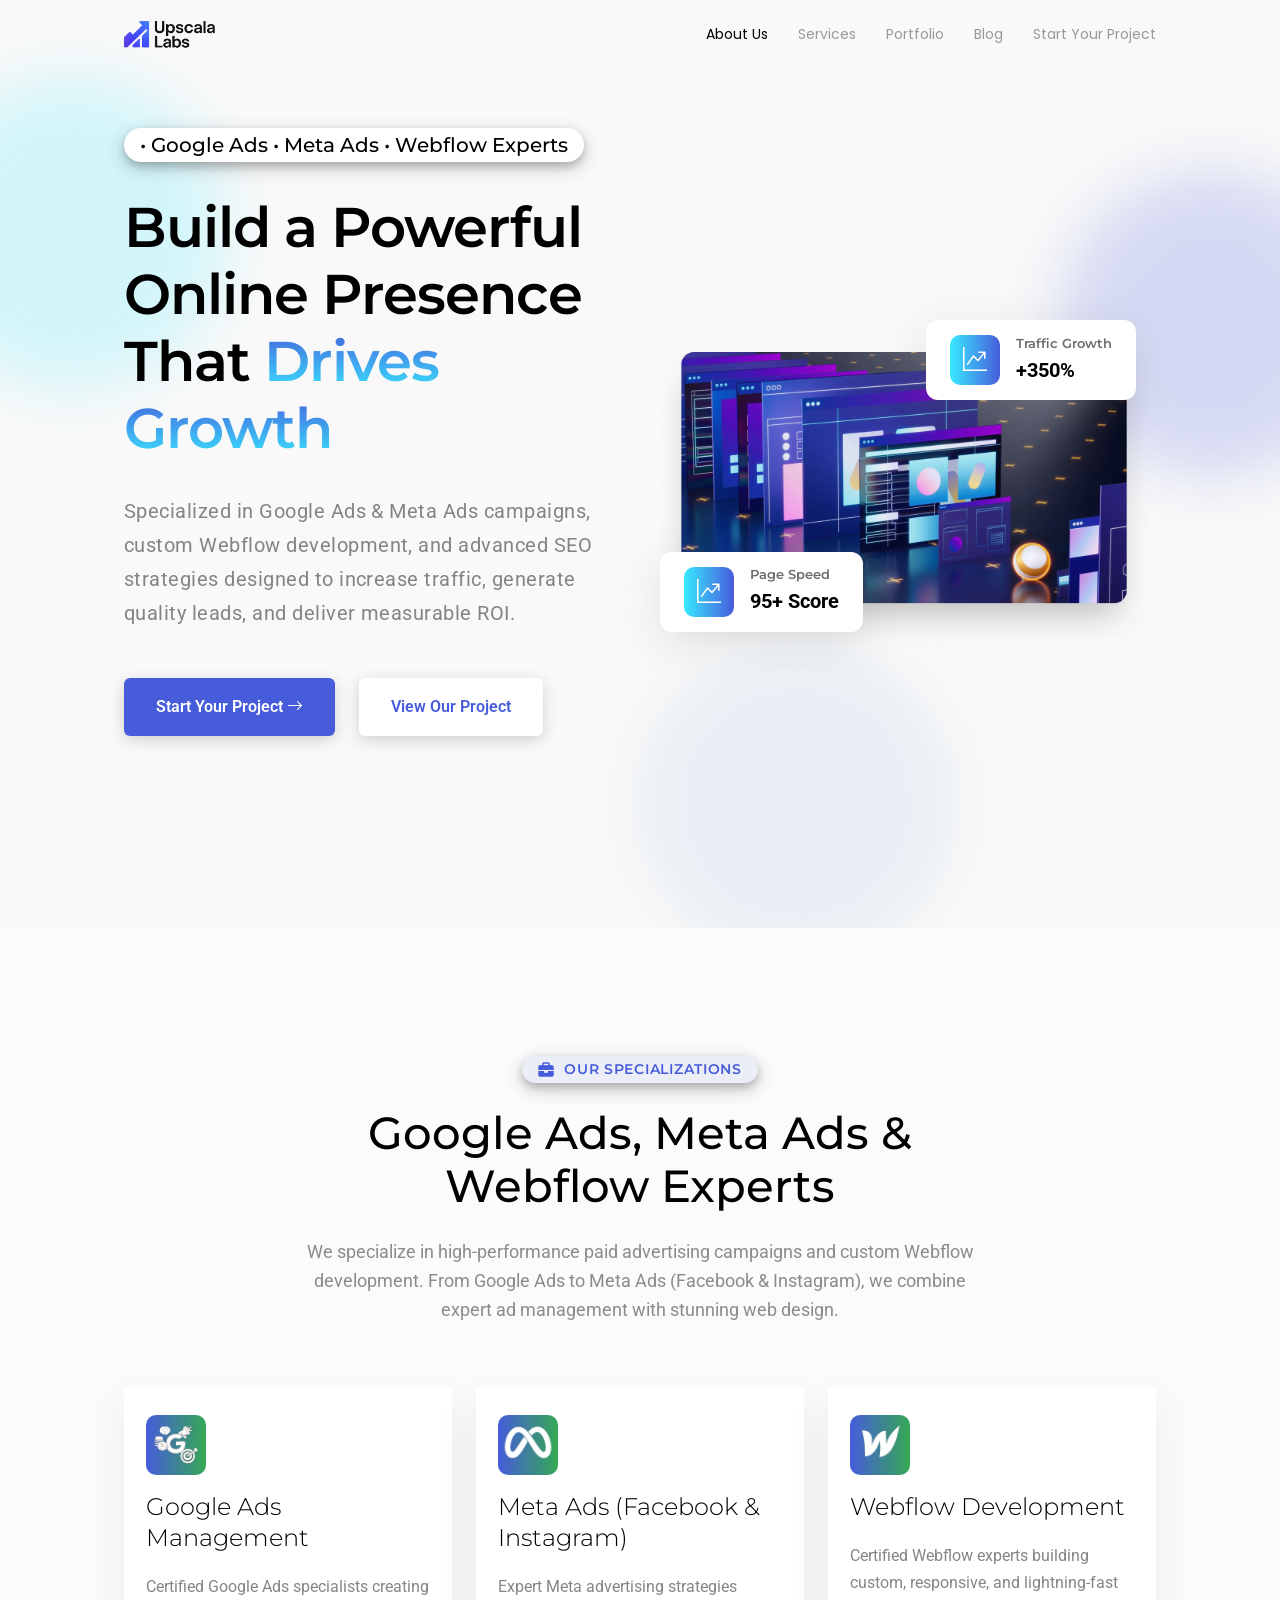
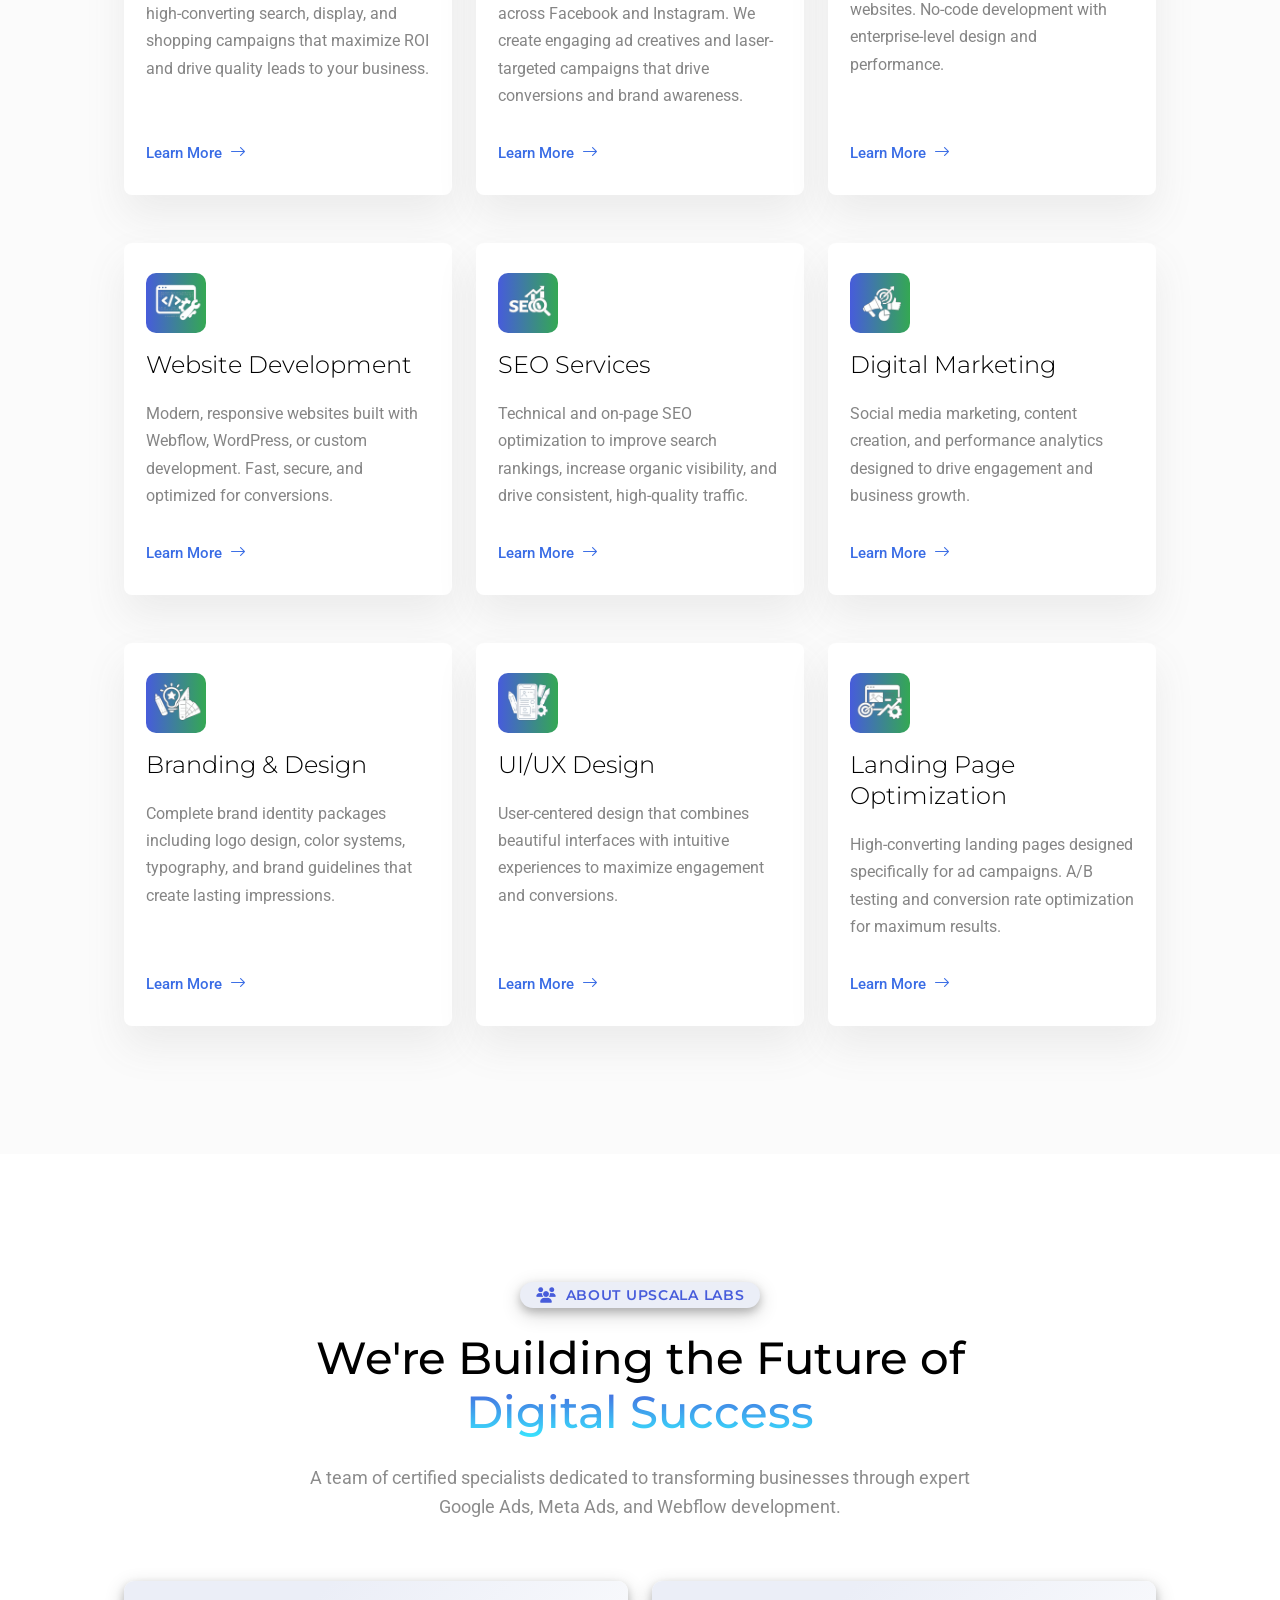
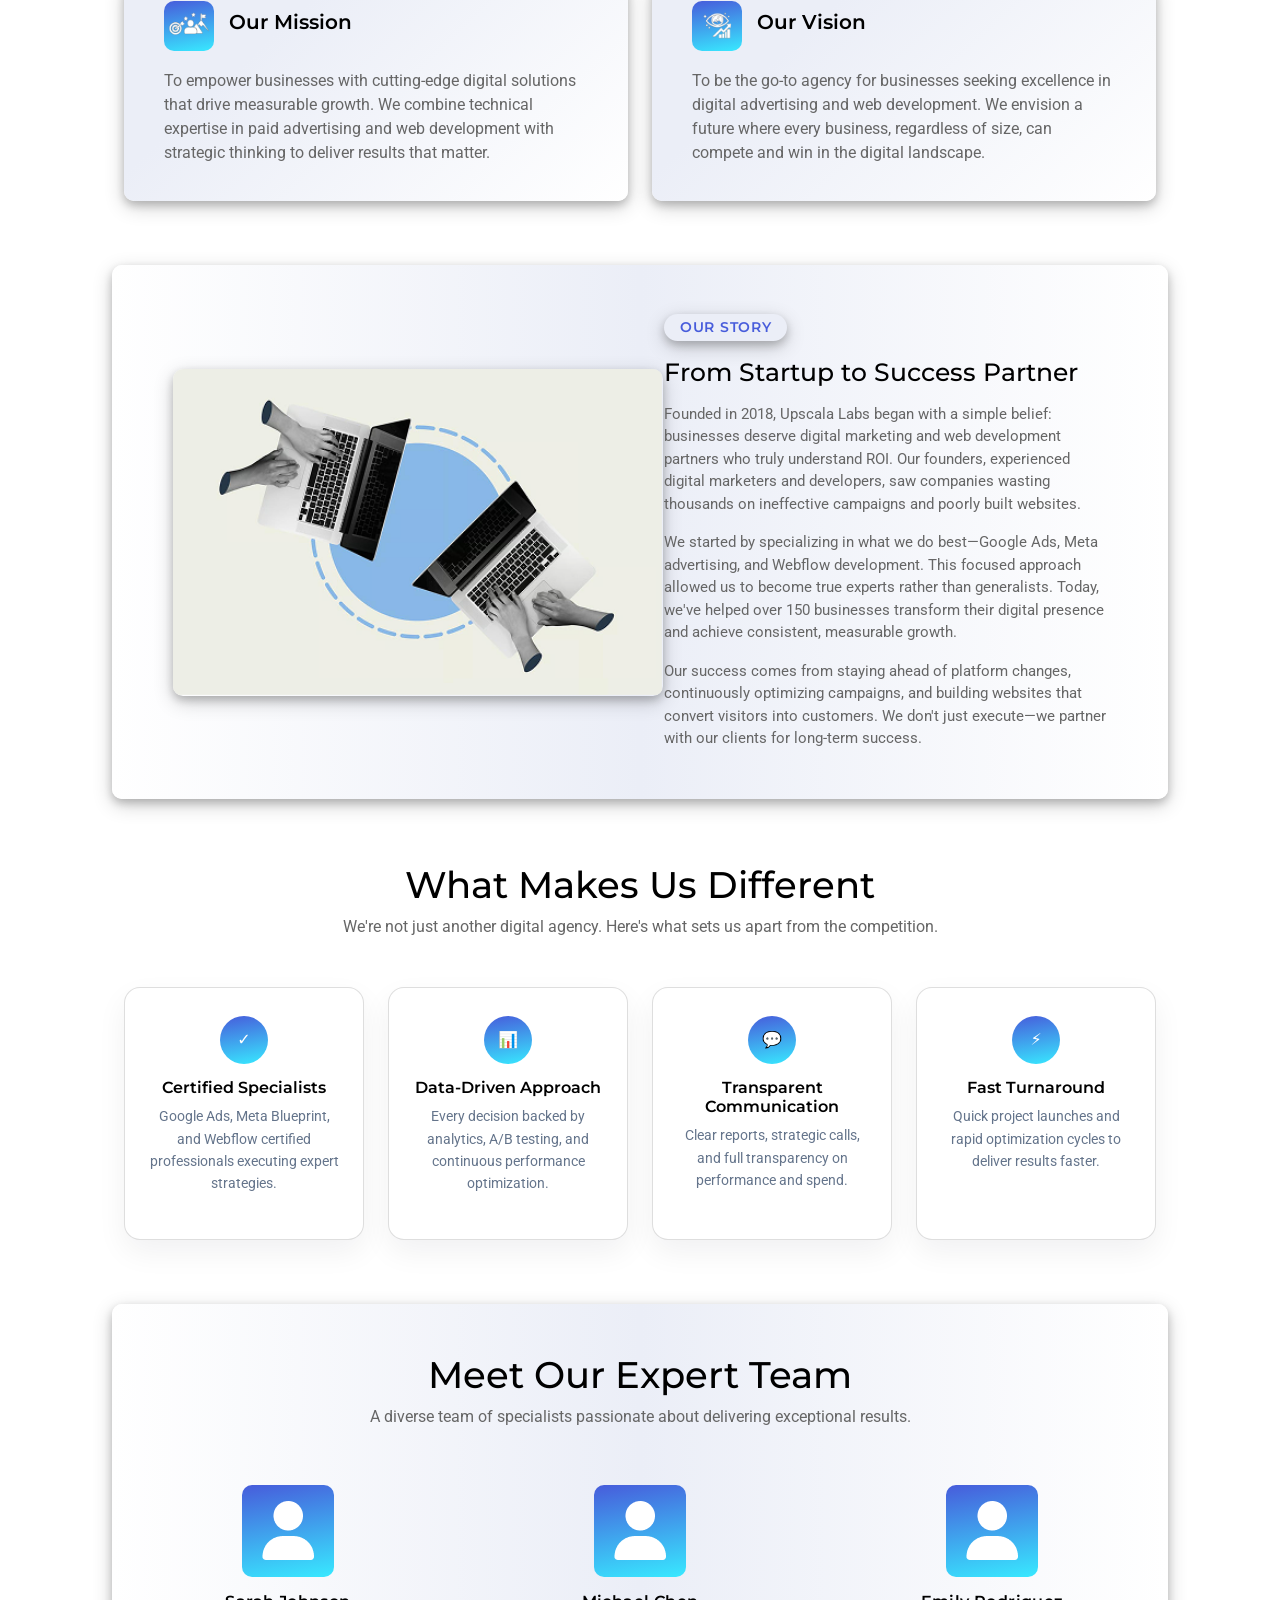
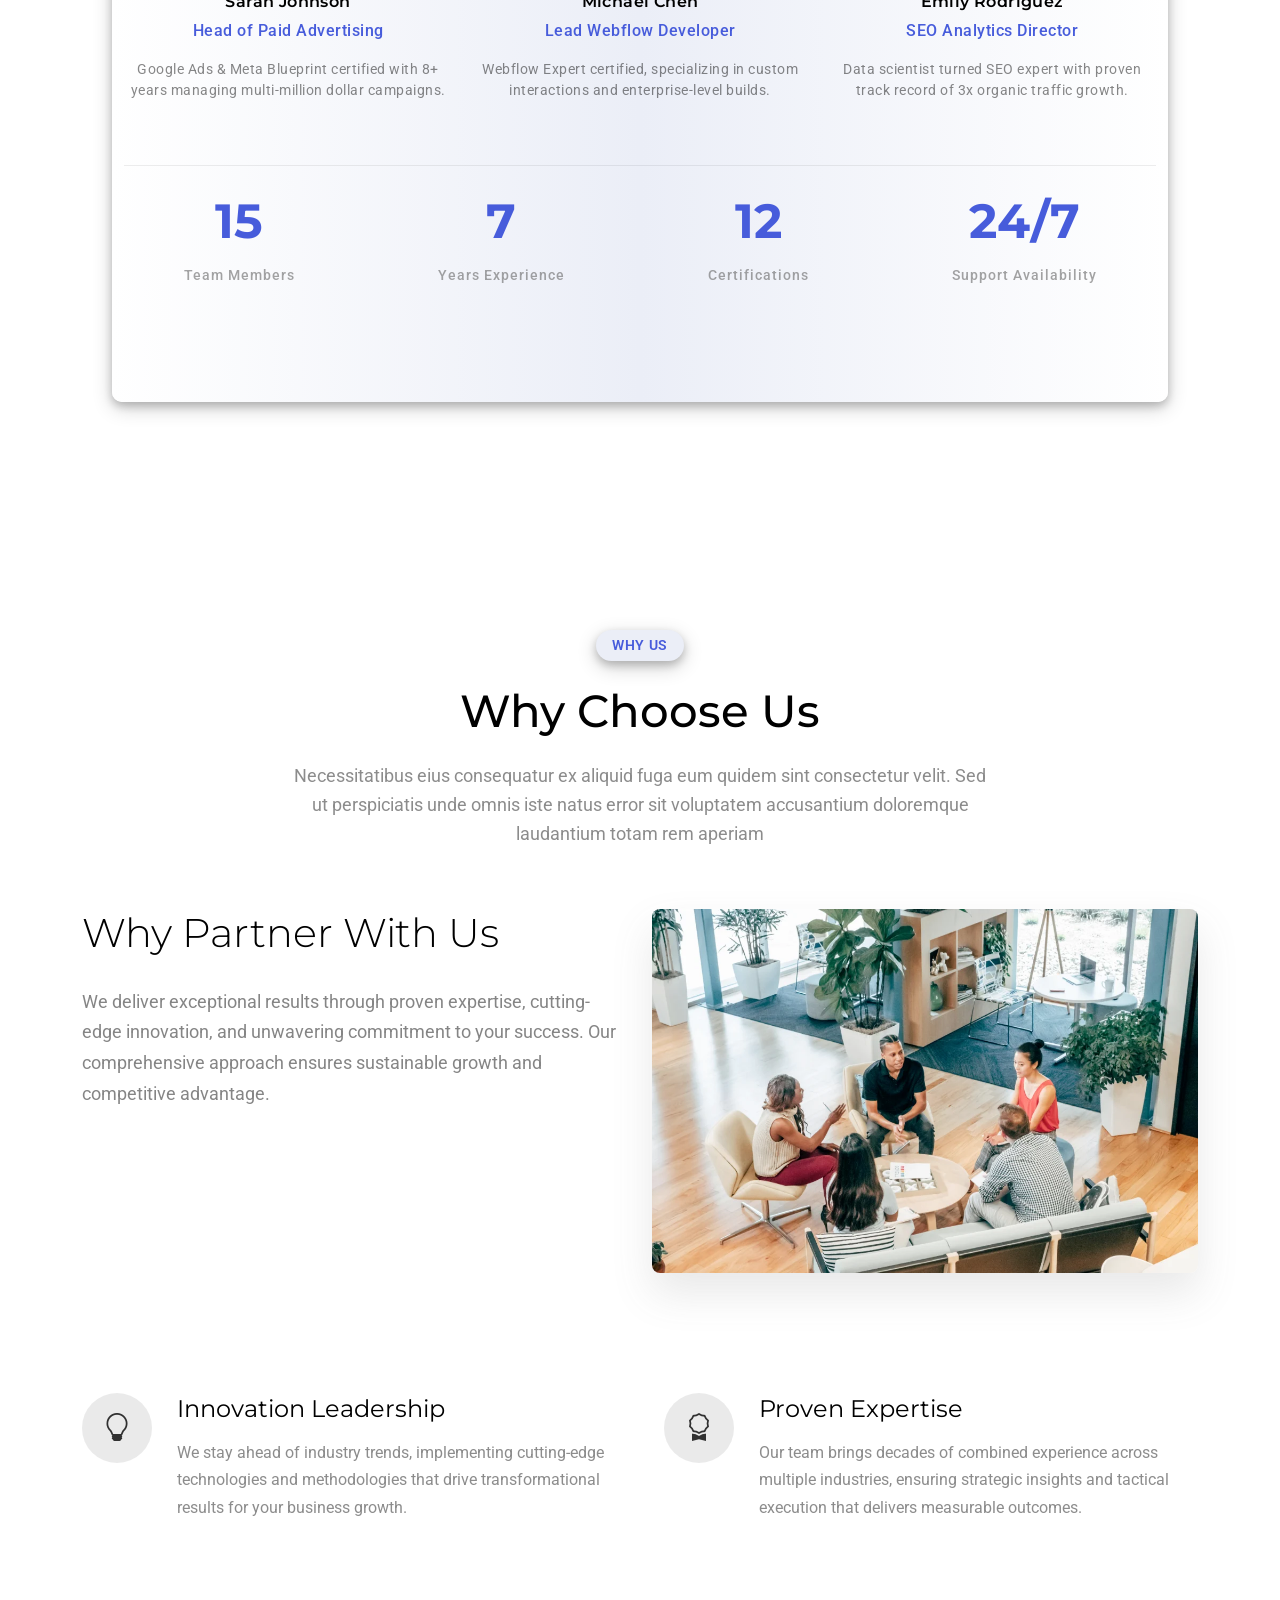
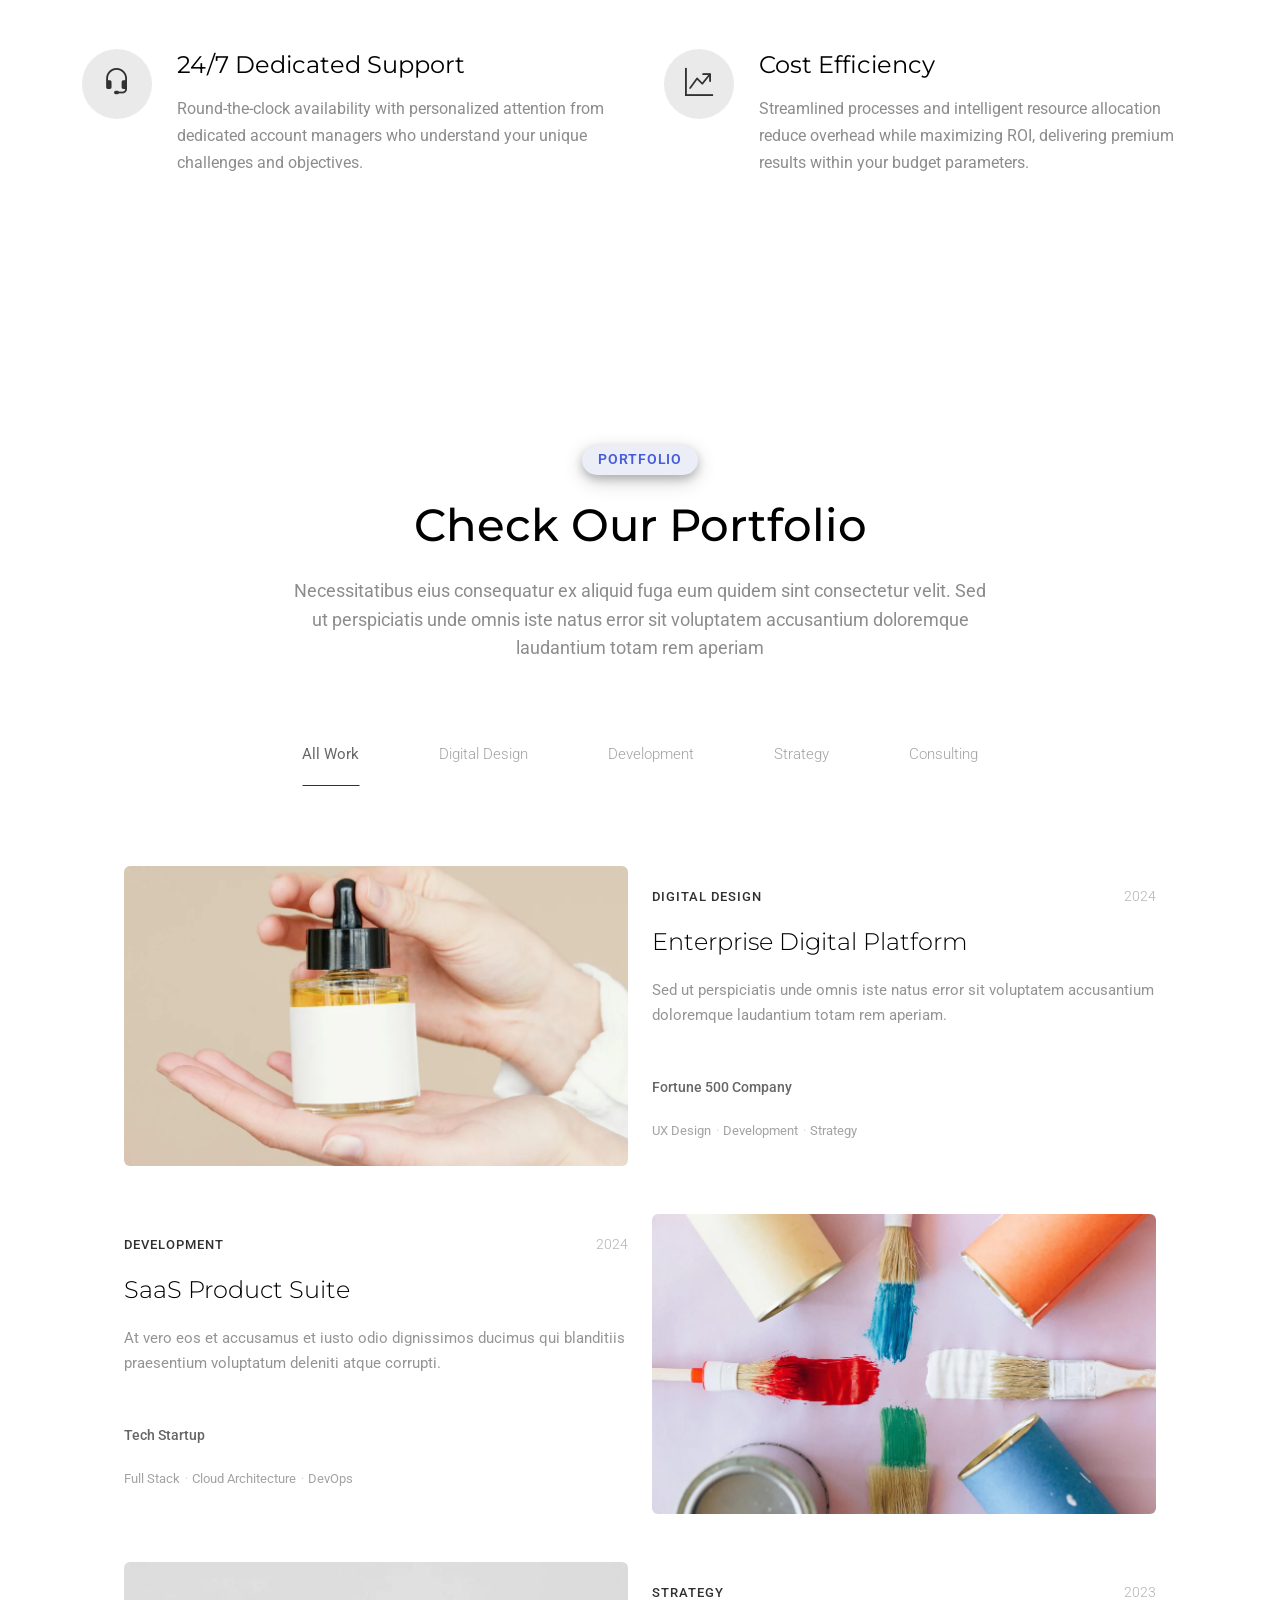
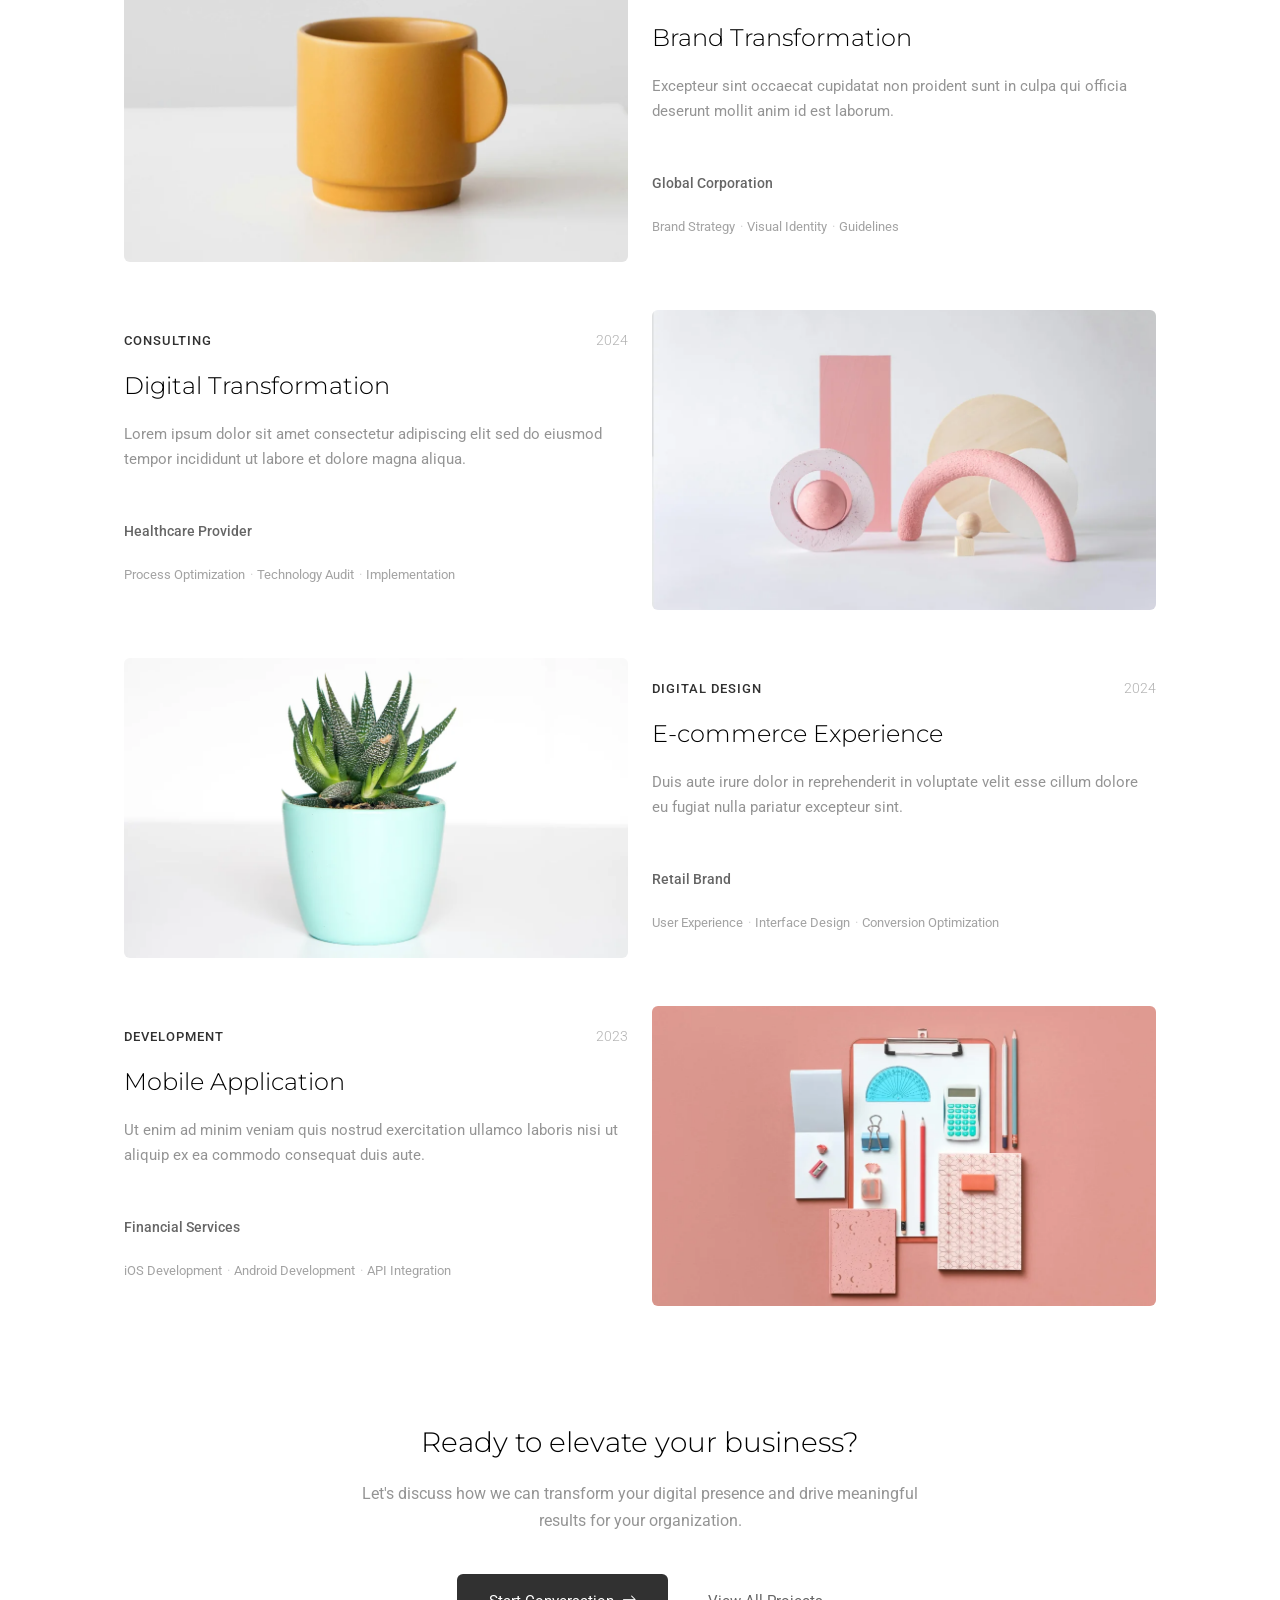
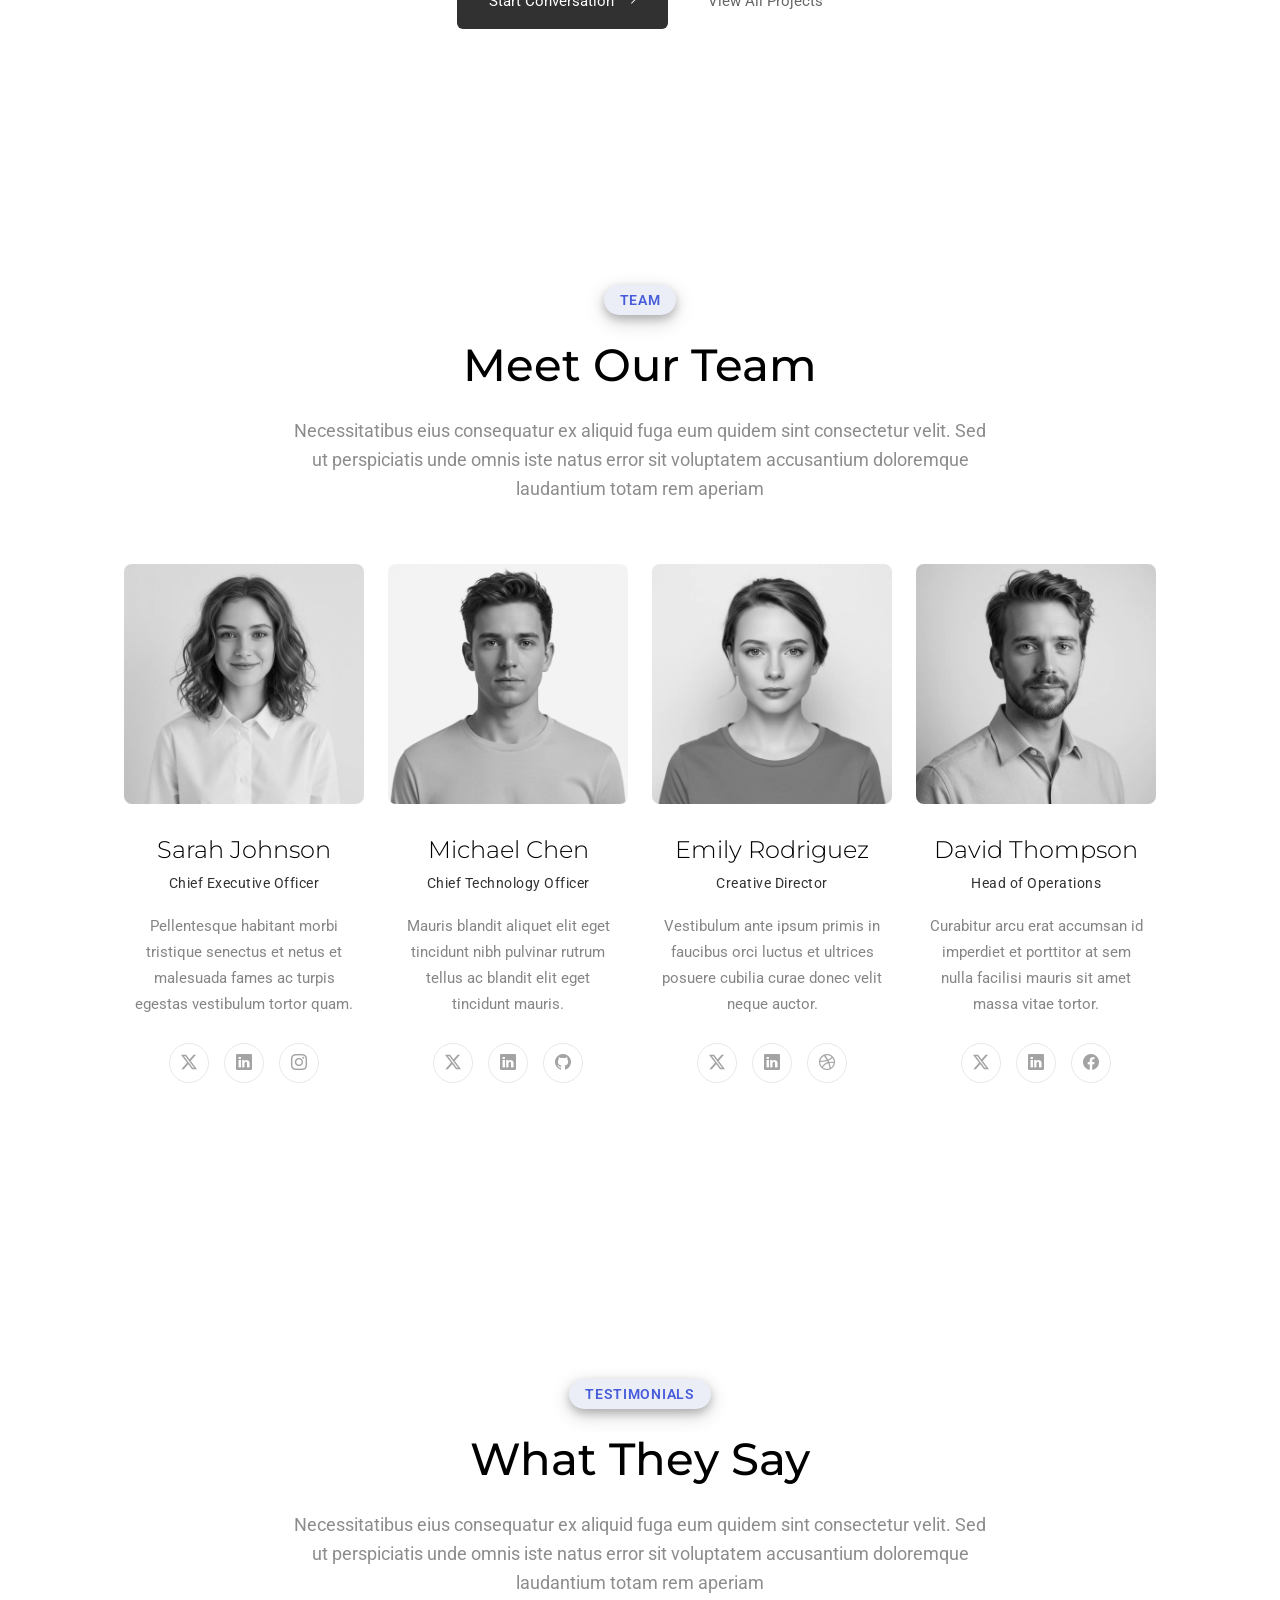
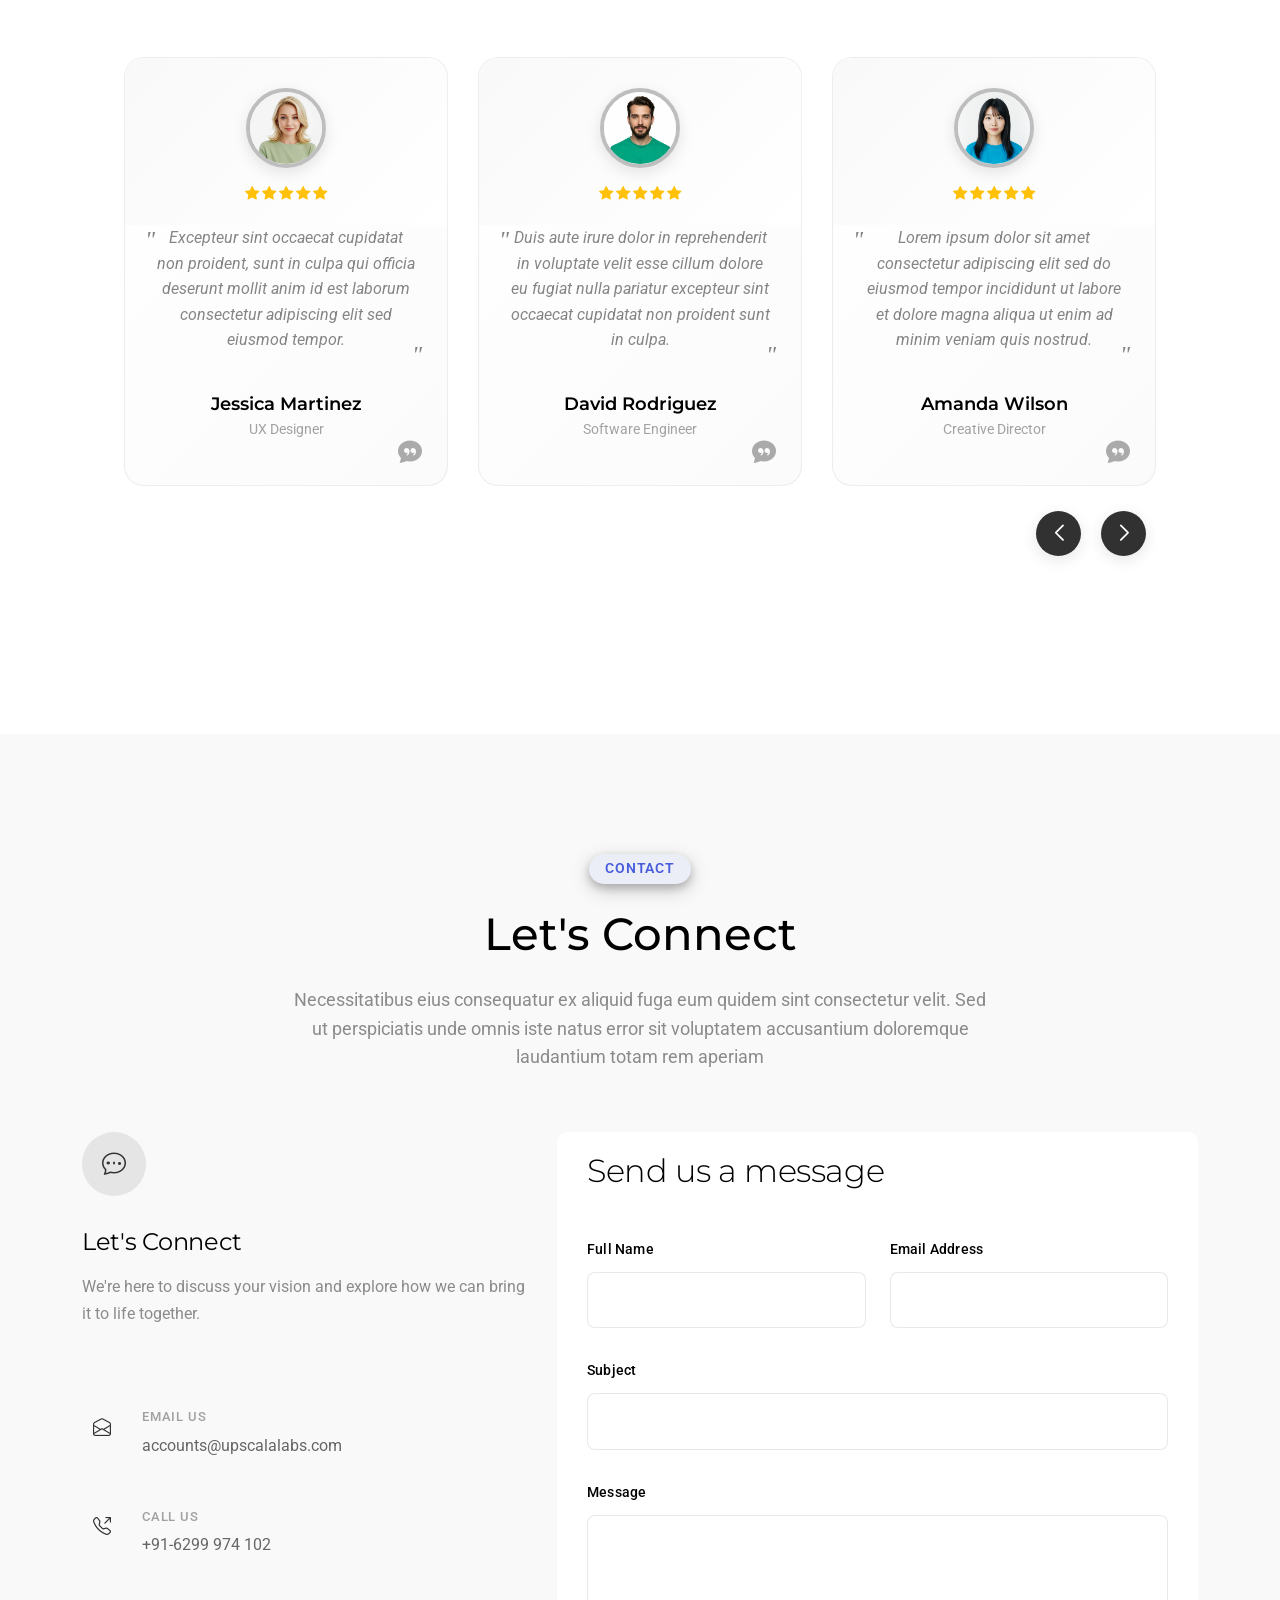
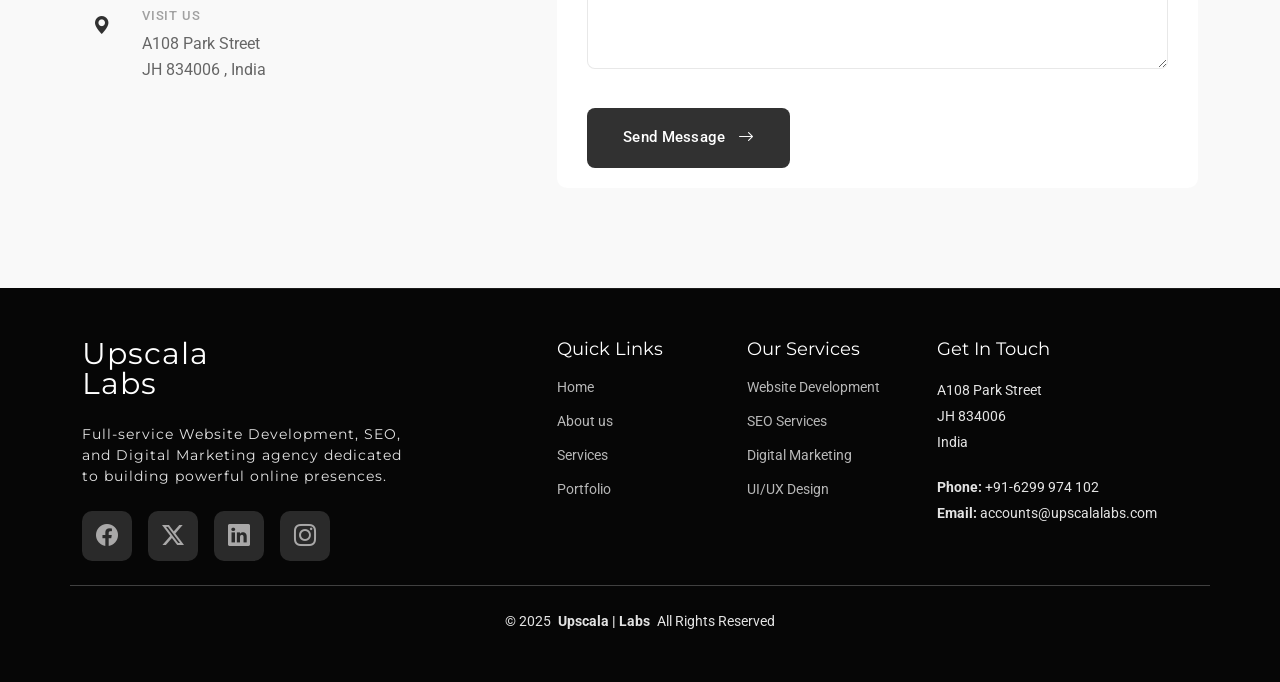
==== index.html @ 103a8989 "css changes" ====
<!DOCTYPE html>
<html lang="en">

<head>
  <meta charset="utf-8" />
  <meta content="width=device-width, initial-scale=1.0" name="viewport" />
  <title>UPSCALA | LABS</title>
  <meta name="description" content="" />
  <meta name="keywords" content="" />

  <!-- Favicons -->
  <link href="assets/img/Upscala-Labs.png" rel="icon" />
  <link href="assets/img/Upscala-Labs.png" rel="apple-touch-icon" />

  <!-- Fonts -->
  <link href="https://fonts.googleapis.com" rel="preconnect" />
  <link href="https://fonts.gstatic.com" rel="preconnect" crossorigin />
  <link
    href="https://fonts.googleapis.com/css2?family=Roboto:ital,wght@0,100;0,300;0,400;0,500;0,700;0,900;1,100;1,300;1,400;1,500;1,700;1,900&family=Montserrat:ital,wght@0,100;0,200;0,300;0,400;0,500;0,600;0,700;0,800;0,900;1,100;1,200;1,300;1,400;1,500;1,600;1,700;1,800;1,900&family=Poppins:ital,wght@0,100;0,200;0,300;0,400;0,500;0,600;0,700;0,800;0,900;1,100;1,200;1,300;1,400;1,500;1,600;1,700;1,800;1,900&display=swap"
    rel="stylesheet" />

  <!-- Vendor CSS Files -->
  <link href="assets/vendor/bootstrap/css/bootstrap.min.css" rel="stylesheet" />
  <link href="assets/vendor/bootstrap-icons/bootstrap-icons.css" rel="stylesheet" />
  <link href="assets/vendor/aos/aos.css" rel="stylesheet" />
  <link href="assets/vendor/glightbox/css/glightbox.min.css" rel="stylesheet" />
  <link href="assets/vendor/swiper/swiper-bundle.min.css" rel="stylesheet" />

  <!-- Main CSS File -->
  <link href="assets/css/main.css" rel="stylesheet" />
</head>

<body class="index-page">
  <header id="header" class="header d-flex align-items-center fixed-top">
    <div class="container-fluid container-xl position-relative d-flex align-items-center justify-content-between">
      <a href="index.html" class="logo d-flex align-items-center">
        <img src="assets/img/Upscala-Labs.png" alt="logo-img" />
      </a>

      <nav id="navmenu" class="navmenu">
        <ul>
          <li><a href="#" class="active">About Us</a></li>
          <li><a href="#">Services</a></li>
          <li><a href="#">Portfolio</a></li>
          <li><a href="#">Blog</a></li>
          <li><a class="btn-primary" href="#">Start Your Project</a></li>
        </ul>
        <i class="mobile-nav-toggle d-xl-none bi bi-list"></i>
      </nav>
    </div>
  </header>

  <main class="main">
    <!-- Hero Section -->
    <section id="hero" class="hero section light-background">
      <div class="container">
        <h5>• Google Ads • Meta Ads • Webflow Experts</h5>
        <div class="row align-items-center">
          <div class="col-lg-6">
            <div class="hero-content">
              <h1>
                Build a Powerful Online Presence That
                <span class="heading-linear-color">Drives Growth</span>
              </h1>
              <p>
                Specialized in Google Ads & Meta Ads campaigns, custom Webflow
                development, and advanced SEO strategies designed to increase
                traffic, generate quality leads, and deliver measurable ROI.
              </p>
              <div class="hero-cta">
                <a href="#" class="btn-primary">Start Your Project <i class="bi bi-arrow-right"></i></a>
                <a href="#" class="btn-secondary">View Our Project</a>
              </div>
              <!-- <div class="hero-stats" data-aos="fade-up" data-aos-delay="500">
                <div class="stat-item">
                  <div class="stat-number">500+</div>
                  <div class="stat-label">Successful Projects</div>
                </div>
                <div class="stat-item">
                  <div class="stat-number">98%</div>
                  <div class="stat-label">Client Satisfaction</div>
                </div>
                <div class="stat-item">
                  <div class="stat-number">10+</div>
                  <div class="stat-label">Years Experience</div>
                </div>
              </div> -->
            </div>
          </div>

          <div class="col-lg-6">
            <div class="hero-image">
              <img src="assets/img/hero-Overlay+Shadow.png" alt="Business Success" class="img-fluid" />
              <div class="floating-card">
                <div class="card-icon">
                  <i class="bi bi-graph-up-arrow"></i>
                </div>
                <div class="card-content">
                  <h2>Page Speed</h2>
                  <div class="growth-percentage">95+ Score</div>
                </div>
              </div>
              <div class="floating-card-upside">
                <div class="card-icon">
                  <i class="bi bi-graph-up-arrow"></i>
                </div>
                <div class="card-content">
                  <h2>Traffic Growth</h2>
                  <div class="growth-percentage">+350%</div>
                </div>
              </div>
            </div>
          </div>
        </div>
      </div>
    </section>
    <!-- /Hero Section -->

    <!-- Services Section -->
    <section id="services" class="services section">
      <!-- Section Title -->
      <div class="container section-title">
        <h5 class="subtitle"><img src="assets/img/service-subtitle-icon.png" alt="service-subtitle-icon"> OUR
          SPECIALIZATIONS</h5>
        <h2>Google Ads, Meta Ads & Webflow Experts</h2>
        <p>
          We specialize in high-performance paid advertising campaigns and custom Webflow
          development. From Google Ads to Meta Ads (Facebook & Instagram), we combine
          expert ad management with stunning web design.
        </p>
      </div>
      <!-- End Section Title -->

      <div class="container">
        <div class="row gy-5">
          <div class="col-lg-4 col-md-6">
            <div class="service-item">
              <div class="service-icon">
                <img src="assets/img/googleAds-icon.png" alt="googleAdds-icon">
                <!-- <i class="bi bi-graph-up-arrow"></i> -->
              </div>
              <h3>Google Ads Management</h3>
              <p>
                Certified Google Ads specialists creating
                high-converting search, display, and
                shopping campaigns that maximize ROI
                and drive quality leads to your
                business.
              </p>
              <a href="service-details.html" class="service-link">
                Learn More <i class="bi bi-arrow-right"></i>
              </a>
            </div>
          </div>
          <!-- End Service Item -->

          <div class="col-lg-4 col-md-6">
            <div class="service-item">
              <div class="service-icon">
                <img src="assets/img/MetaAds-icon.png" alt="metaAds-icon">
                <!-- <i class="bi bi-palette"></i> -->
              </div>
              <h3>Meta Ads (Facebook &
                Instagram)</h3>
              <p>
                Expert Meta advertising strategies
                across Facebook and Instagram. We
                create engaging ad creatives and laser-
                targeted campaigns that drive
                conversions and brand awareness.
              </p>
              <a href="service-details.html" class="service-link">
                Learn More <i class="bi bi-arrow-right"></i>
              </a>
            </div>
          </div>
          <!-- End Service Item -->

          <div class="col-lg-4 col-md-6">
            <div class="service-item">
              <div class="service-icon">
                <img src="assets/img/webflow-icon.png" alt="webflow-icon">
                <!-- <i class="bi bi-code-slash"></i> -->
              </div>
              <h3>Webflow Development</h3>
              <p>
                Certified Webflow experts building
                custom, responsive, and lightning-fast
                websites. No-code development with
                enterprise-level design and
                performance.
              </p>
              <a href="service-details.html" class="service-link">
                Learn More <i class="bi bi-arrow-right"></i>
              </a>
            </div>
          </div>
          <!-- End Service Item -->

          <div class="col-lg-4 col-md-6">
            <div class="service-item">
              <div class="service-icon">
                <img src="assets/img/website-icon.png" alt="website-icon">
                <!-- <i class="bi bi-megaphone"></i> -->
              </div>
              <h3>Website Development</h3>
              <p>
                Modern, responsive websites built with
                Webflow, WordPress, or custom
                development. Fast, secure, and
                optimized for conversions.
              </p>
              <a href="service-details.html" class="service-link">
                Learn More <i class="bi bi-arrow-right"></i>
              </a>
            </div>
          </div>
          <!-- End Service Item -->

          <div class="col-lg-4 col-md-6">
            <div class="service-item">
              <div class="service-icon">
                <img src="assets/img/SEO-icon.png" alt="seo-icon">
                <!-- <i class="bi bi-people"></i> -->
              </div>
              <h3>SEO Services</h3>
              <p>
                Technical and on-page SEO optimization
                to improve search rankings, increase
                organic visibility, and drive consistent,
                high-quality traffic.
              </p>
              <a href="service-details.html" class="service-link">
                Learn More <i class="bi bi-arrow-right"></i>
              </a>
            </div>
          </div>
          <!-- End Service Item -->

          <div class="col-lg-4 col-md-6">
            <div class="service-item">
              <div class="service-icon">
                <img src="assets/img/Digitalmarketing-icon.png" alt="DigitalMarketing-icon">
                <!-- <i class="bi bi-bar-chart"></i> -->
              </div>
              <h3>Digital Marketing</h3>
              <p>
                Social media marketing, content
                creation, and performance analytics
                designed to drive engagement and
                business growth.
              </p>
              <a href="service-details.html" class="service-link">
                Learn More <i class="bi bi-arrow-right"></i>
              </a>
            </div>
          </div>
          <!-- End Service Item -->

          <div class="col-lg-4 col-md-6">
            <div class="service-item">
              <div class="service-icon">
                <img src="assets/img/brandingDesign-icon.png" alt="Branding-icon">
                <!-- <i class="bi bi-bar-chart"></i> -->
              </div>
              <h3>Branding & Design</h3>
              <p>
                Complete brand identity packages
                including logo design, color systems,
                typography, and brand guidelines that
                create lasting impressions.
              </p>
              <a href="service-details.html" class="service-link">
                Learn More <i class="bi bi-arrow-right"></i>
              </a>
            </div>
          </div>
          <!-- End Service Item -->
          <div class="col-lg-4 col-md-6">
            <div class="service-item">
              <div class="service-icon">
                <img src="assets/img/uiux-icon.png" alt="uiux-icon">
                <!-- <i class="bi bi-bar-chart"></i> -->
              </div>
              <h3>UI/UX Design</h3>
              <p>
                User-centered design that combines
                beautiful interfaces with intuitive
                experiences to maximize engagement
                and conversions.
              </p>
              <a href="service-details.html" class="service-link">
                Learn More <i class="bi bi-arrow-right"></i>
              </a>
            </div>
          </div>
          <!-- End Service Item -->
          <div class="col-lg-4 col-md-6">
            <div class="service-item">
              <div class="service-icon">
                <img src="assets/img/landingPage-icon.png" alt="landingPage-icon">
                <!-- <i class="bi bi-bar-chart"></i> -->
              </div>
              <h3>Landing Page Optimization</h3>
              <p>
                High-converting landing pages designed
                specifically for ad campaigns. A/B
                testing and conversion rate optimization
                for maximum results.
              </p>
              <a href="service-details.html" class="service-link">
                Learn More <i class="bi bi-arrow-right"></i>
              </a>
            </div>
          </div>
          <!-- End Service Item -->
        </div>
      </div>
    </section>
    <!-- /Services Section -->

    <!-- About Section -->
    <section id="about" class="about section">
      <!-- Section Title -->
      <div class="container section-title" data-aos="fade-up">
        <h5 class="subtitle"><img src="assets/img/about-subtitle-icon.png" alt="about-subtitle-icon"> ABOUT UPSCALA LABS
        </h5>
        <h2>We're Building the Future of
          <span class="heading-linear-color">Digital Success</span>
        </h2>
        <p>
          A team of certified specialists dedicated to transforming businesses through expert
          Google Ads, Meta Ads, and Webflow development.
        </p>
      </div>
      <!-- End Section Title -->
      <div class="info-section">
        <div class="container">
          <div class="row align-items-center">
            <div class="col-lg-6">
              <div class="info-card">
                <div class="icon-box">
                  <img src="assets/img/our-mission-icon.png" alt="our-mission-icon">
                  <h5>Our Mission</h5>
                </div>

                <p>
                  To empower businesses with cutting-edge digital
                  solutions that drive measurable growth. We combine
                  technical expertise in paid advertising and web
                  development with strategic thinking to deliver results
                  that matter.
                </p>
              </div>
            </div>

            <div class="col-lg-6">
              <div class="info-card">
                <div class="icon-box">
                  <img src="assets/img/our-vision-icon.png" alt="our-vision-icon">
                  <h5>Our Vision</h5>
                </div>

                <p>
                  To be the go-to agency for businesses seeking excellence
                  in digital advertising and web development. We envision a
                  future where every business, regardless of size, can
                  compete and win in the digital landscape.
                </p>
              </div>
            </div>
          </div>
        </div>
      </div>
      <!-- End Section info card -->
      <!--  Our Story  -->
      <div class="story-section">
        <div class="container">
          <div class="story-wrapper">
            <div class="row align-items-center g-5">

              <!-- Image -->
              <div class="col-lg-6">
                <div class="story-image">
                  <img src="assets/img/aboutus-ourstory.png" alt="aboutus-ourstory">
                </div>
              </div>

              <!-- Content -->
              <div class="col-lg-6">
                <div class="story-content">
                  <h5 class="subtitle"> Our Story
                  </h5>
                  <h2>From Startup to Success Partner</h2>

                  <p>
                    Founded in 2018, Upscala Labs began with a simple belief: businesses deserve
                    digital marketing and web development partners who truly understand ROI. Our
                    founders, experienced digital marketers and developers, saw companies wasting
                    thousands on ineffective campaigns and poorly built websites.
                  </p>

                  <p>
                    We started by specializing in what we do best—Google Ads, Meta advertising,
                    and Webflow development. This focused approach allowed us to become true
                    experts rather than generalists. Today, we've helped over 150 businesses
                    transform their digital presence and achieve consistent, measurable growth.
                  </p>

                  <p class="mb-0">
                    Our success comes from staying ahead of platform changes, continuously
                    optimizing campaigns, and building websites that convert visitors into
                    customers. We don't just execute—we partner with our clients for long-term
                    success.
                  </p>
                </div>
              </div>
            </div>
          </div>
        </div>
      </div>
      <!-- End Section story section -->
      <!-- ================= WHAT MAKES US DIFFERENT ================= -->
      <div class="difference-wrapper">
        <div class="container">
          <div class="text-center mb-5">
            <h2 class="main-heading">What Makes Us Different</h2>
            <p class="sub-text">
              We're not just another digital agency. Here's what sets us apart from the competition.
            </p>
          </div>

          <div class="row g-4 justify-content-center">

            <div class="col-lg-3 col-md-6">
              <div class="difference-card">
                <div class="icon-circle">✓</div>
                <h3>Certified Specialists</h3>
                <p>
                  Google Ads, Meta Blueprint, and Webflow certified professionals executing expert strategies.
                </p>
              </div>
            </div>

            <div class="col-lg-3 col-md-6">
              <div class="difference-card">
                <div class="icon-circle">📊</div>
                <h3>Data-Driven Approach</h3>
                <p>
                  Every decision backed by analytics, A/B testing, and continuous performance optimization.
                </p>
              </div>
            </div>

            <div class="col-lg-3 col-md-6">
              <div class="difference-card">
                <div class="icon-circle">💬</div>
                <h3>Transparent Communication</h3>
                <p>
                  Clear reports, strategic calls, and full transparency on performance and spend.
                </p>
              </div>
            </div>

            <div class="col-lg-3 col-md-6">
              <div class="difference-card">
                <div class="icon-circle">⚡</div>
                <h3>Fast Turnaround</h3>
                <p>
                  Quick project launches and rapid optimization cycles to deliver results faster.
                </p>
              </div>
            </div>

          </div>
        </div>
      </div>

      <!-- ================= MEET OUR EXPERT TEAM ================= -->
      <div class="team-wrapper">
        <div class="container">

          <div class="text-center mb-2">
            <h2 class="main-heading">Meet Our Expert Team</h2>
            <p class="sub-text">
              A diverse team of specialists passionate about delivering exceptional results.
            </p>
          </div>

          <div class="team-card">
            <div class="row g-4 text-center mb-5">

              <div class="col-12 col-sm-6 col-lg-4">
                <div class="member-card">
                  <div class="member-avatar">
                    <img src="assets/img/expert-profile-icon.png" alt="expert-icon">
                  </div>
                  <h3>Sarah Johnson</h3>
                  <p>Head of Paid Advertising</p>
                  <p class="expert-description">Google Ads & Meta Blueprint certified with 8+
                    years managing multi-million dollar campaigns.</p>
                </div>
              </div>

              <div class="col-12 col-sm-6 col-lg-4">
                <div class="member-card">
                  <div class="member-avatar">
                    <img src="assets/img/expert-profile-icon.png" alt="expert-icon">
                  </div>
                  <h3>Michael Chen</h3>
                  <p>Lead Webflow Developer</p>
                  <p class="expert-description">Webflow Expert certified, specializing in custom
                    interactions and enterprise-level builds.</p>
                </div>
              </div>

              <div class="col-12 col-sm-6 col-lg-4">
                <div class="member-card">
                  <div class="member-avatar">
                    <img src="assets/img/expert-profile-icon.png" alt="expert-icon">
                  </div>
                  <h3>Emily Rodriguez</h3>
                  <p>SEO Analytics Director</p>
                  <p class="expert-description">Data scientist turned SEO expert with proven track
                    record of 3x organic traffic growth.</p>
                </div>
              </div>

            </div>

            <!-- Stats -->
            <div class="stats-row">
              <div class="stat-item">
                <div class="stat-number purecounter" data-purecounter-start="0" data-purecounter-end="15"
                  data-purecounter-duration="1">+</div>
                <div class="stat-label">Team Members</div>
              </div>
              <div class="stat-item">
                <div class="stat-number purecounter" data-purecounter-start="0" data-purecounter-end="7"
                  data-purecounter-duration="1"></div>
                <div class="stat-label">Years Experience</div>
              </div>
              <div class="stat-item">
                <div class="stat-number purecounter" data-purecounter-start="0" data-purecounter-end="12"
                  data-purecounter-duration="1"></div>
                <div class="stat-label">Certifications</div>
              </div>
              <div class="stat-item">
                <div class="stat-number">
                  <span class="purecounter" data-purecounter-start="0" data-purecounter-end="24"
                    data-purecounter-duration="1">
                  </span><span class="suffix">/7</span>
                </div>
                <div class="stat-label">Support Availability</div>
              </div>
            </div>
          </div>
        </div>
      </div>
      </div>
    </section>
    <!-- /About Section -->

    <!-- Why Us Section -->
    <section id="why-us" class="why-us section">
      <!-- Section Title -->
      <div class="container section-title">
        <span class="subtitle">Why Us</span>
        <h2>Why Choose Us</h2>
        <p>
          Necessitatibus eius consequatur ex aliquid fuga eum quidem sint
          consectetur velit. Sed ut perspiciatis unde omnis iste natus error
          sit voluptatem accusantium doloremque laudantium totam rem aperiam
        </p>
      </div>
      <!-- End Section Title -->

      <div class="container">
        <div class="row">
          <div class="col-lg-6">
            <div class="content">
              <h2>Why Partner With Us</h2>
              <p>
                We deliver exceptional results through proven expertise,
                cutting-edge innovation, and unwavering commitment to your
                success. Our comprehensive approach ensures sustainable growth
                and competitive advantage.
              </p>
            </div>
          </div>
          <div class="col-lg-6">
            <div class="image-wrapper">
              <img src="assets/img/about/about-8.webp" alt="Professional team collaboration" class="img-fluid" />
            </div>
          </div>
        </div>

        <div class="features-grid">
          <div class="row g-5">
            <div class="col-lg-6">
              <div class="feature-item">
                <div class="icon-wrapper">
                  <i class="bi bi-lightbulb"></i>
                </div>
                <div class="feature-content">
                  <h3>Innovation Leadership</h3>
                  <p>
                    We stay ahead of industry trends, implementing
                    cutting-edge technologies and methodologies that drive
                    transformational results for your business growth.
                  </p>
                </div>
              </div>
            </div>
            <!-- End Feature Item -->

            <div class="col-lg-6">
              <div class="feature-item">
                <div class="icon-wrapper">
                  <i class="bi bi-award"></i>
                </div>
                <div class="feature-content">
                  <h3>Proven Expertise</h3>
                  <p>
                    Our team brings decades of combined experience across
                    multiple industries, ensuring strategic insights and
                    tactical execution that delivers measurable outcomes.
                  </p>
                </div>
              </div>
            </div>
            <!-- End Feature Item -->

            <div class="col-lg-6">
              <div class="feature-item">
                <div class="icon-wrapper">
                  <i class="bi bi-headset"></i>
                </div>
                <div class="feature-content">
                  <h3>24/7 Dedicated Support</h3>
                  <p>
                    Round-the-clock availability with personalized attention
                    from dedicated account managers who understand your unique
                    challenges and objectives.
                  </p>
                </div>
              </div>
            </div>
            <!-- End Feature Item -->

            <div class="col-lg-6">
              <div class="feature-item">
                <div class="icon-wrapper">
                  <i class="bi bi-graph-up-arrow"></i>
                </div>
                <div class="feature-content">
                  <h3>Cost Efficiency</h3>
                  <p>
                    Streamlined processes and intelligent resource allocation
                    reduce overhead while maximizing ROI, delivering premium
                    results within your budget parameters.
                  </p>
                </div>
              </div>
            </div>
            <!-- End Feature Item -->
          </div>
        </div>
      </div>
    </section>
    <!-- /Why Us Section -->

    <!-- Portfolio Section -->
    <section id="portfolio" class="portfolio section">
      <!-- Section Title -->
      <div class="container section-title">
        <span class="subtitle">Portfolio</span>
        <h2>Check Our Portfolio</h2>
        <p>
          Necessitatibus eius consequatur ex aliquid fuga eum quidem sint
          consectetur velit. Sed ut perspiciatis unde omnis iste natus error
          sit voluptatem accusantium doloremque laudantium totam rem aperiam
        </p>
      </div>
      <!-- End Section Title -->

      <div class="container">
        <div class="isotope-layout" data-default-filter="*" data-layout="masonry" data-sort="original-order">
          <ul class="portfolio-filters isotope-filters" data-aos="fade-up" data-aos-delay="200">
            <li data-filter="*" class="filter-active">All Work</li>
            <li data-filter=".filter-design">Digital Design</li>
            <li data-filter=".filter-development">Development</li>
            <li data-filter=".filter-strategy">Strategy</li>
            <li data-filter=".filter-consulting">Consulting</li>
          </ul>
          <!-- End Portfolio Filters -->

          <div class="row gy-5 isotope-container">
            <div class="col-lg-12 portfolio-item isotope-item filter-design">
              <article class="portfolio-card">
                <div class="row g-4">
                  <div class="col-md-6">
                    <div class="project-visual">
                      <img src="assets/img/portfolio/portfolio-1.webp" alt="Enterprise Digital Platform"
                        class="img-fluid" loading="lazy" />
                      <div class="project-overlay">
                        <div class="overlay-content">
                          <a href="assets/img/portfolio/portfolio-1.webp" class="view-project glightbox"
                            aria-label="View project image">
                            <i class="bi bi-eye"></i>
                          </a>
                          <a href="#" class="project-link" aria-label="View project details">
                            <i class="bi bi-arrow-up-right"></i>
                          </a>
                        </div>
                      </div>
                    </div>
                  </div>
                  <div class="col-md-6">
                    <div class="project-details">
                      <div class="project-header">
                        <span class="project-category">Digital Design</span>
                        <time class="project-year">2024</time>
                      </div>
                      <h3 class="project-title">
                        Enterprise Digital Platform
                      </h3>
                      <p class="project-description">
                        Sed ut perspiciatis unde omnis iste natus error sit
                        voluptatem accusantium doloremque laudantium totam rem
                        aperiam.
                      </p>
                      <div class="project-meta">
                        <span class="client-name">Fortune 500 Company</span>
                        <div class="project-scope">
                          <span class="scope-item">UX Design</span>
                          <span class="scope-item">Development</span>
                          <span class="scope-item">Strategy</span>
                        </div>
                      </div>
                    </div>
                  </div>
                </div>
              </article>
            </div>

            <div class="col-lg-12 portfolio-item isotope-item filter-development">
              <article class="portfolio-card">
                <div class="row g-4">
                  <div class="col-md-6 order-md-2">
                    <div class="project-visual">
                      <img src="assets/img/portfolio/portfolio-3.webp" alt="SaaS Product Suite" class="img-fluid"
                        loading="lazy" />
                      <div class="project-overlay">
                        <div class="overlay-content">
                          <a href="assets/img/portfolio/portfolio-3.webp" class="view-project glightbox"
                            aria-label="View project image">
                            <i class="bi bi-eye"></i>
                          </a>
                          <a href="#" class="project-link" aria-label="View project details">
                            <i class="bi bi-arrow-up-right"></i>
                          </a>
                        </div>
                      </div>
                    </div>
                  </div>
                  <div class="col-md-6 order-md-1">
                    <div class="project-details">
                      <div class="project-header">
                        <span class="project-category">Development</span>
                        <time class="project-year">2024</time>
                      </div>
                      <h3 class="project-title">SaaS Product Suite</h3>
                      <p class="project-description">
                        At vero eos et accusamus et iusto odio dignissimos
                        ducimus qui blanditiis praesentium voluptatum deleniti
                        atque corrupti.
                      </p>
                      <div class="project-meta">
                        <span class="client-name">Tech Startup</span>
                        <div class="project-scope">
                          <span class="scope-item">Full Stack</span>
                          <span class="scope-item">Cloud Architecture</span>
                          <span class="scope-item">DevOps</span>
                        </div>
                      </div>
                    </div>
                  </div>
                </div>
              </article>
            </div>

            <div class="col-lg-12 portfolio-item isotope-item filter-strategy">
              <article class="portfolio-card">
                <div class="row g-4">
                  <div class="col-md-6">
                    <div class="project-visual">
                      <img src="assets/img/portfolio/portfolio-5.webp" alt="Brand Transformation" class="img-fluid"
                        loading="lazy" />
                      <div class="project-overlay">
                        <div class="overlay-content">
                          <a href="assets/img/portfolio/portfolio-5.webp" class="view-project glightbox"
                            aria-label="View project image">
                            <i class="bi bi-eye"></i>
                          </a>
                          <a href="#" class="project-link" aria-label="View project details">
                            <i class="bi bi-arrow-up-right"></i>
                          </a>
                        </div>
                      </div>
                    </div>
                  </div>
                  <div class="col-md-6">
                    <div class="project-details">
                      <div class="project-header">
                        <span class="project-category">Strategy</span>
                        <time class="project-year">2023</time>
                      </div>
                      <h3 class="project-title">Brand Transformation</h3>
                      <p class="project-description">
                        Excepteur sint occaecat cupidatat non proident sunt in
                        culpa qui officia deserunt mollit anim id est laborum.
                      </p>
                      <div class="project-meta">
                        <span class="client-name">Global Corporation</span>
                        <div class="project-scope">
                          <span class="scope-item">Brand Strategy</span>
                          <span class="scope-item">Visual Identity</span>
                          <span class="scope-item">Guidelines</span>
                        </div>
                      </div>
                    </div>
                  </div>
                </div>
              </article>
            </div>

            <div class="col-lg-12 portfolio-item isotope-item filter-consulting">
              <article class="portfolio-card">
                <div class="row g-4">
                  <div class="col-md-6 order-md-2">
                    <div class="project-visual">
                      <img src="assets/img/portfolio/portfolio-6.webp" alt="Digital Transformation" class="img-fluid"
                        loading="lazy" />
                      <div class="project-overlay">
                        <div class="overlay-content">
                          <a href="assets/img/portfolio/portfolio-6.webp" class="view-project glightbox"
                            aria-label="View project image">
                            <i class="bi bi-eye"></i>
                          </a>
                          <a href="#" class="project-link" aria-label="View project details">
                            <i class="bi bi-arrow-up-right"></i>
                          </a>
                        </div>
                      </div>
                    </div>
                  </div>
                  <div class="col-md-6 order-md-1">
                    <div class="project-details">
                      <div class="project-header">
                        <span class="project-category">Consulting</span>
                        <time class="project-year">2024</time>
                      </div>
                      <h3 class="project-title">Digital Transformation</h3>
                      <p class="project-description">
                        Lorem ipsum dolor sit amet consectetur adipiscing elit
                        sed do eiusmod tempor incididunt ut labore et dolore
                        magna aliqua.
                      </p>
                      <div class="project-meta">
                        <span class="client-name">Healthcare Provider</span>
                        <div class="project-scope">
                          <span class="scope-item">Process Optimization</span>
                          <span class="scope-item">Technology Audit</span>
                          <span class="scope-item">Implementation</span>
                        </div>
                      </div>
                    </div>
                  </div>
                </div>
              </article>
            </div>

            <div class="col-lg-12 portfolio-item isotope-item filter-design">
              <article class="portfolio-card">
                <div class="row g-4">
                  <div class="col-md-6">
                    <div class="project-visual">
                      <img src="assets/img/portfolio/portfolio-2.webp" alt="E-commerce Experience" class="img-fluid"
                        loading="lazy" />
                      <div class="project-overlay">
                        <div class="overlay-content">
                          <a href="assets/img/portfolio/portfolio-2.webp" class="view-project glightbox"
                            aria-label="View project image">
                            <i class="bi bi-eye"></i>
                          </a>
                          <a href="#" class="project-link" aria-label="View project details">
                            <i class="bi bi-arrow-up-right"></i>
                          </a>
                        </div>
                      </div>
                    </div>
                  </div>
                  <div class="col-md-6">
                    <div class="project-details">
                      <div class="project-header">
                        <span class="project-category">Digital Design</span>
                        <time class="project-year">2024</time>
                      </div>
                      <h3 class="project-title">E-commerce Experience</h3>
                      <p class="project-description">
                        Duis aute irure dolor in reprehenderit in voluptate
                        velit esse cillum dolore eu fugiat nulla pariatur
                        excepteur sint.
                      </p>
                      <div class="project-meta">
                        <span class="client-name">Retail Brand</span>
                        <div class="project-scope">
                          <span class="scope-item">User Experience</span>
                          <span class="scope-item">Interface Design</span>
                          <span class="scope-item">Conversion Optimization</span>
                        </div>
                      </div>
                    </div>
                  </div>
                </div>
              </article>
            </div>

            <div class="col-lg-12 portfolio-item isotope-item filter-development">
              <article class="portfolio-card">
                <div class="row g-4">
                  <div class="col-md-6 order-md-2">
                    <div class="project-visual">
                      <img src="assets/img/portfolio/portfolio-4.webp" alt="Mobile Application" class="img-fluid"
                        loading="lazy" />
                      <div class="project-overlay">
                        <div class="overlay-content">
                          <a href="assets/img/portfolio/portfolio-4.webp" class="view-project glightbox"
                            aria-label="View project image">
                            <i class="bi bi-eye"></i>
                          </a>
                          <a href="#" class="project-link" aria-label="View project details">
                            <i class="bi bi-arrow-up-right"></i>
                          </a>
                        </div>
                      </div>
                    </div>
                  </div>
                  <div class="col-md-6 order-md-1">
                    <div class="project-details">
                      <div class="project-header">
                        <span class="project-category">Development</span>
                        <time class="project-year">2023</time>
                      </div>
                      <h3 class="project-title">Mobile Application</h3>
                      <p class="project-description">
                        Ut enim ad minim veniam quis nostrud exercitation
                        ullamco laboris nisi ut aliquip ex ea commodo
                        consequat duis aute.
                      </p>
                      <div class="project-meta">
                        <span class="client-name">Financial Services</span>
                        <div class="project-scope">
                          <span class="scope-item">iOS Development</span>
                          <span class="scope-item">Android Development</span>
                          <span class="scope-item">API Integration</span>
                        </div>
                      </div>
                    </div>
                  </div>
                </div>
              </article>
            </div>
          </div>
          <!-- End Portfolio Items Container -->
        </div>

        <div class="portfolio-conclusion">
          <div class="conclusion-content">
            <h4>Ready to elevate your business?</h4>
            <p>
              Let's discuss how we can transform your digital presence and
              drive meaningful results for your organization.
            </p>
            <div class="conclusion-actions">
              <a href="#contact" class="primary-action">
                Start Conversation
                <i class="bi bi-arrow-right"></i>
              </a>
              <a href="#portfolio" class="secondary-action">
                View All Projects
              </a>
            </div>
          </div>
        </div>
      </div>
    </section>
    <!-- /Portfolio Section -->

    <!-- Team Section -->
    <section id="team" class="team section">
      <!-- Section Title -->
      <div class="container section-title">
        <span class="subtitle">Team</span>
        <h2>Meet Our Team</h2>
        <p>
          Necessitatibus eius consequatur ex aliquid fuga eum quidem sint
          consectetur velit. Sed ut perspiciatis unde omnis iste natus error
          sit voluptatem accusantium doloremque laudantium totam rem aperiam
        </p>
      </div>
      <!-- End Section Title -->

      <div class="container">
        <div class="row gy-5">
          <div class="col-lg-3 col-md-6">
            <div class="team-member">
              <div class="member-img">
                <img src="assets/img/person/person-f-8.webp" class="img-fluid" alt="Sarah Johnson" loading="lazy" />
              </div>
              <div class="member-info">
                <h4>Sarah Johnson</h4>
                <span>Chief Executive Officer</span>
                <p>
                  Pellentesque habitant morbi tristique senectus et netus et
                  malesuada fames ac turpis egestas vestibulum tortor quam.
                </p>
                <div class="social">
                  <a href="#"><i class="bi bi-twitter-x"></i></a>
                  <a href="#"><i class="bi bi-linkedin"></i></a>
                  <a href="#"><i class="bi bi-instagram"></i></a>
                </div>
              </div>
            </div>
          </div>
          <!-- End Team Member -->

          <div class="col-lg-3 col-md-6">
            <div class="team-member">
              <div class="member-img">
                <img src="assets/img/person/person-m-12.webp" class="img-fluid" alt="Michael Chen" loading="lazy" />
              </div>
              <div class="member-info">
                <h4>Michael Chen</h4>
                <span>Chief Technology Officer</span>
                <p>
                  Mauris blandit aliquet elit eget tincidunt nibh pulvinar
                  rutrum tellus ac blandit elit eget tincidunt mauris.
                </p>
                <div class="social">
                  <a href="#"><i class="bi bi-twitter-x"></i></a>
                  <a href="#"><i class="bi bi-linkedin"></i></a>
                  <a href="#"><i class="bi bi-github"></i></a>
                </div>
              </div>
            </div>
          </div>
          <!-- End Team Member -->

          <div class="col-lg-3 col-md-6">
            <div class="team-member">
              <div class="member-img">
                <img src="assets/img/person/person-f-3.webp" class="img-fluid" alt="Emily Rodriguez" loading="lazy" />
              </div>
              <div class="member-info">
                <h4>Emily Rodriguez</h4>
                <span>Creative Director</span>
                <p>
                  Vestibulum ante ipsum primis in faucibus orci luctus et
                  ultrices posuere cubilia curae donec velit neque auctor.
                </p>
                <div class="social">
                  <a href="#"><i class="bi bi-twitter-x"></i></a>
                  <a href="#"><i class="bi bi-linkedin"></i></a>
                  <a href="#"><i class="bi bi-dribbble"></i></a>
                </div>
              </div>
            </div>
          </div>
          <!-- End Team Member -->

          <div class="col-lg-3 col-md-6">
            <div class="team-member">
              <div class="member-img">
                <img src="assets/img/person/person-m-7.webp" class="img-fluid" alt="David Thompson" loading="lazy" />
              </div>
              <div class="member-info">
                <h4>David Thompson</h4>
                <span>Head of Operations</span>
                <p>
                  Curabitur arcu erat accumsan id imperdiet et porttitor at
                  sem nulla facilisi mauris sit amet massa vitae tortor.
                </p>
                <div class="social">
                  <a href="#"><i class="bi bi-twitter-x"></i></a>
                  <a href="#"><i class="bi bi-linkedin"></i></a>
                  <a href="#"><i class="bi bi-facebook"></i></a>
                </div>
              </div>
            </div>
          </div>
          <!-- End Team Member -->
        </div>
      </div>
    </section>
    <!-- /Team Section -->

    <!-- Testimonials Section -->
    <section id="testimonials" class="testimonials section">
      <!-- Section Title -->
      <div class="container section-title">
        <span class="subtitle">Testimonials</span>
        <h2>What They Say</h2>
        <p>
          Necessitatibus eius consequatur ex aliquid fuga eum quidem sint
          consectetur velit. Sed ut perspiciatis unde omnis iste natus error
          sit voluptatem accusantium doloremque laudantium totam rem aperiam
        </p>
      </div>
      <!-- End Section Title -->

      <div class="container">
        <div class="testimonial-slider swiper init-swiper">
          <script type="application/json" class="swiper-config">
              {
                "loop": true,
                "speed": 600,
                "autoplay": {
                  "delay": 4000
                },
                "slidesPerView": 1,
                "spaceBetween": 30,
                "navigation": {
                  "nextEl": ".swiper-button-next",
                  "prevEl": ".swiper-button-prev"
                },
                "breakpoints": {
                  "768": {
                    "slidesPerView": 2
                  },
                  "1200": {
                    "slidesPerView": 3
                  }
                }
              }
            </script>

          <div class="swiper-wrapper">
            <!-- Testimonial Slide 1 -->
            <div class="swiper-slide">
              <div class="testimonial-item">
                <div class="testimonial-header">
                  <img src="assets/img/person/person-f-12.webp" alt="Client" class="img-fluid" loading="lazy" />
                  <div class="rating">
                    <i class="bi bi-star-fill"></i>
                    <i class="bi bi-star-fill"></i>
                    <i class="bi bi-star-fill"></i>
                    <i class="bi bi-star-fill"></i>
                    <i class="bi bi-star-fill"></i>
                  </div>
                </div>
                <div class="testimonial-body">
                  <p>
                    Excepteur sint occaecat cupidatat non proident, sunt in
                    culpa qui officia deserunt mollit anim id est laborum
                    consectetur adipiscing elit sed eiusmod tempor.
                  </p>
                </div>
                <div class="testimonial-footer">
                  <h5>Jessica Martinez</h5>
                  <span>UX Designer</span>
                  <div class="quote-icon">
                    <i class="bi bi-chat-quote-fill"></i>
                  </div>
                </div>
              </div>
            </div>
            <!-- End Testimonial Slide -->

            <!-- Testimonial Slide 2 -->
            <div class="swiper-slide">
              <div class="testimonial-item">
                <div class="testimonial-header">
                  <img src="assets/img/person/person-m-8.webp" alt="Client" class="img-fluid" loading="lazy" />
                  <div class="rating">
                    <i class="bi bi-star-fill"></i>
                    <i class="bi bi-star-fill"></i>
                    <i class="bi bi-star-fill"></i>
                    <i class="bi bi-star-fill"></i>
                    <i class="bi bi-star-fill"></i>
                  </div>
                </div>
                <div class="testimonial-body">
                  <p>
                    Duis aute irure dolor in reprehenderit in voluptate velit
                    esse cillum dolore eu fugiat nulla pariatur excepteur sint
                    occaecat cupidatat non proident sunt in culpa.
                  </p>
                </div>
                <div class="testimonial-footer">
                  <h5>David Rodriguez</h5>
                  <span>Software Engineer</span>
                  <div class="quote-icon">
                    <i class="bi bi-chat-quote-fill"></i>
                  </div>
                </div>
              </div>
            </div>
            <!-- End Testimonial Slide -->

            <!-- Testimonial Slide 3 -->
            <div class="swiper-slide">
              <div class="testimonial-item">
                <div class="testimonial-header">
                  <img src="assets/img/person/person-f-6.webp" alt="Client" class="img-fluid" loading="lazy" />
                  <div class="rating">
                    <i class="bi bi-star-fill"></i>
                    <i class="bi bi-star-fill"></i>
                    <i class="bi bi-star-fill"></i>
                    <i class="bi bi-star-fill"></i>
                    <i class="bi bi-star-fill"></i>
                  </div>
                </div>
                <div class="testimonial-body">
                  <p>
                    Lorem ipsum dolor sit amet consectetur adipiscing elit sed
                    do eiusmod tempor incididunt ut labore et dolore magna
                    aliqua ut enim ad minim veniam quis nostrud.
                  </p>
                </div>
                <div class="testimonial-footer">
                  <h5>Amanda Wilson</h5>
                  <span>Creative Director</span>
                  <div class="quote-icon">
                    <i class="bi bi-chat-quote-fill"></i>
                  </div>
                </div>
              </div>
            </div>
            <!-- End Testimonial Slide -->

            <!-- Testimonial Slide 4 -->
            <div class="swiper-slide">
              <div class="testimonial-item">
                <div class="testimonial-header">
                  <img src="assets/img/person/person-m-12.webp" alt="Client" class="img-fluid" loading="lazy" />
                  <div class="rating">
                    <i class="bi bi-star-fill"></i>
                    <i class="bi bi-star-fill"></i>
                    <i class="bi bi-star-fill"></i>
                    <i class="bi bi-star-fill"></i>
                    <i class="bi bi-star-fill"></i>
                  </div>
                </div>
                <div class="testimonial-body">
                  <p>
                    Sed ut perspiciatis unde omnis iste natus error sit
                    voluptatem accusantium doloremque laudantium totam rem
                    aperiam eaque ipsa quae ab illo inventore veritatis.
                  </p>
                </div>
                <div class="testimonial-footer">
                  <h5>Ryan Thompson</h5>
                  <span>Business Analyst</span>
                  <div class="quote-icon">
                    <i class="bi bi-chat-quote-fill"></i>
                  </div>
                </div>
              </div>
            </div>
            <!-- End Testimonial Slide -->

            <!-- Testimonial Slide 5 -->
            <div class="swiper-slide">
              <div class="testimonial-item">
                <div class="testimonial-header">
                  <img src="assets/img/person/person-f-10.webp" alt="Client" class="img-fluid" loading="lazy" />
                  <div class="rating">
                    <i class="bi bi-star-fill"></i>
                    <i class="bi bi-star-fill"></i>
                    <i class="bi bi-star-fill"></i>
                    <i class="bi bi-star-fill"></i>
                    <i class="bi bi-star-fill"></i>
                  </div>
                </div>
                <div class="testimonial-body">
                  <p>
                    At vero eos et accusamus et iusto odio dignissimos ducimus
                    qui blanditiis praesentium voluptatum deleniti atque
                    corrupti quos dolores et quas molestias excepturi.
                  </p>
                </div>
                <div class="testimonial-footer">
                  <h5>Rachel Chen</h5>
                  <span>Project Manager</span>
                  <div class="quote-icon">
                    <i class="bi bi-chat-quote-fill"></i>
                  </div>
                </div>
              </div>
            </div>
            <!-- End Testimonial Slide -->
          </div>

          <div class="swiper-navigation">
            <div class="swiper-button-prev"></div>
            <div class="swiper-button-next"></div>
          </div>
        </div>
      </div>
    </section>
    <!-- /Testimonials Section -->

    <!-- Contact Section -->
    <section id="contact" class="contact section light-background">
      <!-- Section Title -->
      <div class="container section-title">
        <span class="subtitle">Contact</span>
        <h2>Let's Connect</h2>
        <p>
          Necessitatibus eius consequatur ex aliquid fuga eum quidem sint
          consectetur velit. Sed ut perspiciatis unde omnis iste natus error
          sit voluptatem accusantium doloremque laudantium totam rem aperiam
        </p>
      </div>
      <!-- End Section Title -->

      <div class="container">
        <div class="row gy-4">
          <div class="col-lg-5">
            <div class="info-item">
              <div class="info-icon">
                <i class="bi bi-chat-dots"></i>
              </div>
              <div class="info-content">
                <h4>Let's Connect</h4>
                <p>
                  We're here to discuss your vision and explore how we can
                  bring it to life together.
                </p>
              </div>
            </div>

            <div class="contact-details">
              <div class="detail-item">
                <div class="detail-icon">
                  <i class="bi bi-envelope-open"></i>
                </div>
                <div class="detail-content">
                  <span class="detail-label">Email us</span>
                  <span class="detail-value">accounts@upscalalabs.com</span>
                </div>
              </div>

              <div class="detail-item">
                <div class="detail-icon">
                  <i class="bi bi-telephone-outbound"></i>
                </div>
                <div class="detail-content">
                  <span class="detail-label">Call us</span>
                  <span class="detail-value">+91-6299 974 102</span>
                </div>
              </div>

              <div class="detail-item">
                <div class="detail-icon">
                  <i class="bi bi-geo-alt-fill"></i>
                </div>
                <div class="detail-content">
                  <span class="detail-label">Visit us</span>
                  <span class="detail-value">A108 Park Street<br />JH 834006 , India</span>
                </div>
              </div>
            </div>
          </div>

          <div class="col-lg-7">
            <div class="form-wrapper">
              <div class="form-header">
                <h3>Send us a message</h3>
              </div>

              <form action="forms/contact.php" method="post" class="php-email-form">
                <div class="row">
                  <div class="col-md-6">
                    <div class="form-group">
                      <label>Full Name</label>
                      <input type="text" name="name" required="" />
                    </div>
                  </div>
                  <div class="col-md-6">
                    <div class="form-group">
                      <label>Email Address</label>
                      <input type="email" name="email" required="" />
                    </div>
                  </div>
                </div>

                <div class="form-group">
                  <label>Subject</label>
                  <input type="text" name="subject" required="" />
                </div>

                <div class="form-group">
                  <label for="projectMessage">Message</label>
                  <textarea name="message" id="projectMessage" rows="5" required=""></textarea>
                </div>

                <div class="my-3">
                  <div class="loading">Loading</div>
                  <div class="error-message"></div>
                  <div class="sent-message">
                    Your message has been sent. Thank you!
                  </div>
                </div>

                <button type="submit" class="submit-btn">
                  <span>Send Message</span>
                  <i class="bi bi-arrow-right"></i>
                </button>
              </form>
            </div>
          </div>
        </div>
      </div>
    </section>
    <!-- /Contact Section -->
  </main>

  <footer id="footer" class="footer dark-background">
    <div class="container footer-top">
      <div class="row gy-4">
        <div class="col-lg-5 col-md-12 footer-about">
          <a href="index.html" class="logo d-flex align-items-center">
            <span class="sitename">Upscala <br />
              Labs</span>
          </a>
          <p>
            Full-service Website Development,
            SEO, and Digital Marketing agency
            dedicated to building powerful online
            presences.
          </p>
          <div class="social-links d-flex mt-4">
            <a href=""><i class="bi bi-facebook"></i></a>
            <a href=""><i class="bi bi-twitter-x"></i></a>
            <a href=""><i class="bi bi-linkedin"></i></a>
            <a href=""><i class="bi bi-instagram"></i></a>
          </div>
        </div>

        <div class="col-lg-2 col-6 footer-links">
          <h4>Quick Links</h4>
          <ul>
            <li><a href="#">Home</a></li>
            <li><a href="#">About us</a></li>
            <li><a href="#">Services</a></li>
            <li><a href="#">Portfolio</a></li>
          </ul>
        </div>

        <div class="col-lg-2 col-6 footer-links">
          <h4>Our Services</h4>
          <ul>
            <li><a href="#">Website Development</a></li>
            <li><a href="#">SEO Services</a></li>
            <li><a href="#">Digital Marketing</a></li>
            <li><a href="#">UI/UX Design</a></li>

          </ul>
        </div>

        <div class="col-lg-3 col-md-12 footer-contact text-center text-md-start">
          <h4>Get In Touch</h4>
          <p>A108 Park Street</p>
          <p>JH 834006</p>
          <p>India</p>
          <p class="mt-4">
            <strong>Phone:</strong> <span>+91-6299 974 102</span>
          </p>
          <p><strong>Email:</strong> <span>accounts@upscalalabs.com</span></p>
        </div>
      </div>
    </div>

    <div class="container copyright text-center mt-4">
      <p>
        © <span>2025</span>
        <strong class="px-1 sitename">Upscala | Labs</strong>
        <span>All Rights Reserved</span>
      </p>
    </div>
  </footer>

  <!-- Scroll Top -->
  <a href="#" id="scroll-top" class="scroll-top d-flex align-items-center justify-content-center"><i
      class="bi bi-arrow-up-short"></i></a>

  <!-- Preloader -->
  <!-- <div id="preloader"></div> -->

  <!-- Vendor JS Files -->
  <script src="assets/vendor/bootstrap/js/bootstrap.bundle.min.js"></script>
  <script src="assets/vendor/php-email-form/validate.js"></script>
  <script src="assets/vendor/aos/aos.js"></script>
  <script src="assets/vendor/glightbox/js/glightbox.min.js"></script>
  <script src="assets/vendor/purecounter/purecounter_vanilla.js"></script>
  <script src="assets/vendor/imagesloaded/imagesloaded.pkgd.min.js"></script>
  <script src="assets/vendor/isotope-layout/isotope.pkgd.min.js"></script>
  <script src="assets/vendor/swiper/swiper-bundle.min.js"></script>

  <!-- Main JS File -->
  <script src="assets/js/main.js"></script>
</body>

</html>
---- assets/css/main.css ----
@charset "UTF-8";

/*--------------------------------------------------------------
# Font & Color Variables
--------------------------------------------------------------*/
/* Fonts */
:root {
  --default-font: "Roboto", system-ui, -apple-system, "Segoe UI", Roboto, "Helvetica Neue", Arial, "Noto Sans", "Liberation Sans", sans-serif, "Apple Color Emoji", "Segoe UI Emoji", "Segoe UI Symbol", "Noto Color Emoji";
  --heading-font: "Montserrat", sans-serif;
  --nav-font: "Poppins", sans-serif;
}

/* Global Colors - The following color variables are used throughout the website. Updating them here will change the color scheme of the entire website */
:root {
  --background-color: #ffffff;
  /* Background color for the entire website, including individual sections */
  --default-color: #666666;
  /* Default color used for the majority of the text content across the entire website */
  --heading-color: #000000;
  /* Color for headings, subheadings and title throughout the website */
  --accent-color: #313131;
  /* Accent color that represents your brand on the website. It's used for buttons, links, and other elements that need to stand out */
  --surface-color: #ffffff;
  /* The surface color is used as a background of boxed elements within sections, such as cards, icon boxes, or other elements that require a visual separation from the global background. */
  --contrast-color: #ffffff;
  /* Contrast color for text, ensuring readability against backgrounds of accent, heading, or default colors. */
}

/* Nav Menu Colors - The following color variables are used specifically for the navigation menu. They are separate from the global colors to allow for more customization options */
:root {
  --nav-color: #999999;
  /* The default color of the main navmenu links */
  --nav-hover-color: #000000;
  /* Applied to main navmenu links when they are hovered over or active */
  --nav-mobile-background-color: #ffffff;
  /* Used as the background color for mobile navigation menu */
  --nav-dropdown-background-color: #ffffff;
  /* Used as the background color for dropdown items that appear when hovering over primary navigation items */
  --nav-dropdown-color: #666666;
  /* Used for navigation links of the dropdown items in the navigation menu. */
  --nav-dropdown-hover-color: #313131;
  /* Similar to --nav-hover-color, this color is applied to dropdown navigation links when they are hovered over. */
}

/* Color Presets - These classes override global colors when applied to any section or element, providing reuse of the sam color scheme. */

.light-background {
  --background-color: #f9f9f9;
  --surface-color: #ffffff;
}

.dark-background {
  --background-color: #060606;
  --default-color: #e3e3e3;
  --heading-color: #ffffff;
  --accent-color: #bdb5b5;
  --surface-color: #252525;
  --contrast-color: #ffffff;
}

/* Smooth scroll */
:root {
  scroll-behavior: smooth;
}

/*--------------------------------------------------------------
# General Styling & Shared Classes
--------------------------------------------------------------*/
body {
  color: var(--default-color);
  background-color: var(--background-color);
  font-family: var(--default-font);
}

a {
  color: var(--accent-color);
  text-decoration: none;
  transition: 0.3s;
}

a:hover {
  color: color-mix(in srgb, var(--accent-color), transparent 25%);
  text-decoration: none;
}

h1,
h2,
h3,
h4,
h5,
h6 {
  color: var(--heading-color);
  font-family: var(--heading-font);
}

/* PHP Email Form Messages
------------------------------*/
.php-email-form .error-message {
  display: none;
  background: #df1529;
  color: #ffffff;
  text-align: left;
  padding: 15px;
  margin-bottom: 24px;
  font-weight: 600;
}

.php-email-form .sent-message {
  display: none;
  color: #ffffff;
  background: #059652;
  text-align: center;
  padding: 15px;
  margin-bottom: 24px;
  font-weight: 600;
}

.php-email-form .loading {
  display: none;
  background: var(--surface-color);
  text-align: center;
  padding: 15px;
  margin-bottom: 24px;
}

.php-email-form .loading:before {
  content: "";
  display: inline-block;
  border-radius: 50%;
  width: 24px;
  height: 24px;
  margin: 0 10px -6px 0;
  border: 3px solid var(--accent-color);
  border-top-color: var(--surface-color);
  animation: php-email-form-loading 1s linear infinite;
}

@keyframes php-email-form-loading {
  0% {
    transform: rotate(0deg);
  }

  100% {
    transform: rotate(360deg);
  }
}

/*--------------------------------------------------------------
# Global Header
--------------------------------------------------------------*/
.header {
  --background-color: rgba(255, 255, 255, 0);
  color: var(--default-color);
  background-color: var(--background-color);
  padding: 6px 112px;
  transition: all 0.5s;
  z-index: 997;
}

.header .logo {
  line-height: 1;
}

.header .logo img {
  max-height: 32px;
  margin-right: 8px;
}

.header .logo h1 {
  font-size: 30px;
  margin: 0;
  font-weight: 400;
  color: var(--heading-color);
}

.scrolled .header {
  isolation: isolate;
  border-bottom: 1px solid color-mix(in srgb, var(--default-color), transparent 90%);
}

.scrolled .header::before {
  content: "";
  position: absolute;
  inset: 0;
  background: rgba(255, 255, 255, 0.8);
  backdrop-filter: blur(10px);
  -webkit-backdrop-filter: blur(10px);
  pointer-events: none;
  z-index: -1;
}

/*--------------------------------------------------------------
# Navigation Menu
--------------------------------------------------------------*/
/* Navmenu - Desktop */
@media (min-width: 1200px) {
  .navmenu {
    padding: 0;
  }

  .navmenu ul {
    margin: 0;
    padding: 0;
    display: flex;
    list-style: none;
    align-items: center;
  }

  .navmenu li {
    position: relative;
  }

  .navmenu a,
  .navmenu a:focus {
    color: var(--nav-color);
    padding: 18px 15px;
    font-size: 14px;
    font-family: var(--nav-font);
    font-weight: 400;
    display: flex;
    align-items: center;
    justify-content: space-between;
    white-space: nowrap;
    transition: 0.3s;
  }

  .navmenu a i,
  .navmenu a:focus i {
    font-size: 12px;
    line-height: 0;
    margin-left: 5px;
    transition: 0.3s;
  }

  .navmenu li:last-child a {
    padding-right: 0;
  }

  .navmenu li:hover>a,
  .navmenu .active,
  .navmenu .active:focus {
    color: var(--nav-hover-color);
  }

  .navmenu .dropdown ul {
    margin: 0;
    padding: 10px 0;
    background: var(--nav-dropdown-background-color);
    display: block;
    position: absolute;
    visibility: hidden;
    left: 14px;
    top: 130%;
    opacity: 0;
    transition: 0.3s;
    border-radius: 4px;
    z-index: 99;
    box-shadow: 0px 0px 30px rgba(0, 0, 0, 0.1);
  }

  .navmenu .dropdown ul li {
    min-width: 200px;
  }

  .navmenu .dropdown ul a {
    padding: 10px 20px;
    font-size: 15px;
    text-transform: none;
    color: var(--nav-dropdown-color);
  }

  .navmenu .dropdown ul a i {
    font-size: 12px;
  }

  .navmenu .dropdown ul a:hover,
  .navmenu .dropdown ul .active:hover,
  .navmenu .dropdown ul li:hover>a {
    color: var(--nav-dropdown-hover-color);
  }

  .navmenu .dropdown:hover>ul {
    opacity: 1;
    top: 100%;
    visibility: visible;
  }

  .navmenu .dropdown .dropdown ul {
    top: 0;
    left: -90%;
    visibility: hidden;
  }

  .navmenu .dropdown .dropdown:hover>ul {
    opacity: 1;
    top: 0;
    left: -100%;
    visibility: visible;
  }
}

/* Navmenu - Mobile */
@media (max-width: 1199px) {
  .mobile-nav-toggle {
    color: var(--nav-color);
    font-size: 28px;
    line-height: 0;
    margin-right: 10px;
    cursor: pointer;
    transition: color 0.3s;
  }

  .navmenu {
    padding: 0;
    z-index: 9997;
  }

  .navmenu ul {
    display: none;
    list-style: none;
    position: absolute;
    inset: 60px 20px 20px 20px;
    padding: 10px 0;
    margin: 0;
    border-radius: 6px;
    background-color: var(--nav-mobile-background-color);
    overflow-y: auto;
    transition: 0.3s;
    z-index: 9998;
    box-shadow: 0px 0px 30px rgba(0, 0, 0, 0.1);
  }

  .navmenu a,
  .navmenu a:focus {
    color: var(--nav-dropdown-color);
    padding: 10px 20px;
    font-family: var(--nav-font);
    font-size: 18px;
    font-weight: 300;
    display: flex;
    align-items: center;
    justify-content: space-between;
    white-space: nowrap;
    transition: 0.3s;
  }

  .navmenu a i,
  .navmenu a:focus i {
    font-size: 12px;
    line-height: 0;
    margin-left: 5px;
    width: 30px;
    height: 30px;
    display: flex;
    align-items: center;
    justify-content: center;
    border-radius: 50%;
    transition: 0.3s;
    background-color: color-mix(in srgb, var(--accent-color), transparent 90%);
  }

  .navmenu a i:hover,
  .navmenu a:focus i:hover {
    background-color: var(--accent-color);
    color: var(--contrast-color);
  }

  .navmenu a:hover,
  .navmenu .active,
  .navmenu .active:focus {
    color: var(--nav-dropdown-hover-color);
  }

  .navmenu .active i,
  .navmenu .active:focus i {
    background-color: var(--accent-color);
    color: var(--contrast-color);
    transform: rotate(180deg);
  }

  .navmenu .dropdown ul {
    position: static;
    display: none;
    z-index: 99;
    padding: 10px 0;
    margin: 10px 20px;
    background-color: var(--nav-dropdown-background-color);
    border: 1px solid color-mix(in srgb, var(--default-color), transparent 90%);
    box-shadow: none;
    transition: all 0.5s ease-in-out;
  }

  .navmenu .dropdown ul ul {
    background-color: rgba(33, 37, 41, 0.1);
  }

  .navmenu .dropdown>.dropdown-active {
    display: block;
    background-color: rgba(33, 37, 41, 0.03);
  }

  .mobile-nav-active {
    overflow: hidden;
  }

  .mobile-nav-active .mobile-nav-toggle {
    color: #fff;
    position: absolute;
    font-size: 32px;
    top: 15px;
    right: 15px;
    margin-right: 0;
    z-index: 9999;
  }

  .mobile-nav-active .navmenu {
    position: fixed;
    overflow: hidden;
    inset: 0;
    background: rgba(33, 37, 41, 0.8);
    transition: 0.3s;
  }

  .mobile-nav-active .navmenu>ul {
    display: block;
  }
}

/*--------------------------------------------------------------
# Global Footer
--------------------------------------------------------------*/
.footer {
  color: var(--default-color);
  background-color: var(--background-color);
  font-size: 14px;
  padding-bottom: 50px;
  position: relative;
}

.footer .footer-top {
  padding-top: 50px;
  border-top: 1px solid color-mix(in srgb, var(--default-color), transparent 90%);
}

.footer .footer-about .logo {
  line-height: 1;
  margin-bottom: 25px;
}

.footer .footer-about .logo img {
  max-height: 40px;
  margin-right: 6px;
}

.footer .footer-about .logo span {
  color: var(--heading-color);
  font-size: 30px;
  font-weight: 400;
  letter-spacing: 1px;
  font-family: var(--heading-font);
}

.footer .footer-about p {
  font-size: 14px;
  font-family: var(--heading-font);
  max-width: 330px;
  letter-spacing: 1px;
}

.footer .social-links a {
  display: flex;
  align-items: center;
  justify-content: center;
  width: 50px;
  height: 50px;
  border-radius: 10px;
  font-size: 22px;
  color: #a9a8a8;
  background: #2a2a2a;
  margin-right: 16px;
  transition: 0.3s;
}

.footer .social-links a:hover {
  color: var(--accent-color);
  border-color: var(--accent-color);
}

.footer h4 {
  font-size: 18px;
  font-weight: 400;
  position: relative;
  padding-bottom: 12px;
}

.footer .footer-links {
  margin-bottom: 30px;
}

.footer .footer-links ul {
  list-style: none;
  padding: 0;
  margin: 0;
}

.footer .footer-links ul i {
  padding-right: 2px;
  font-size: 12px;
  line-height: 0;
}

.footer .footer-links ul li {
  padding: 10px 0;
  display: flex;
  align-items: center;
}

.footer .footer-links ul li:first-child {
  padding-top: 0;
}

.footer .footer-links ul a {
  color: color-mix(in srgb, var(--default-color), transparent 20%);
  display: inline-block;
  line-height: 1;
}

.footer .footer-links ul a:hover {
  color: var(--accent-color);
}

.footer .footer-contact p {
  margin-bottom: 5px;
}

.footer .copyright {
  padding-top: 25px;
  border-top: 1px solid #404040;
}

.footer .copyright p {
  margin-bottom: 0;
}

.footer .credits {
  margin-top: 6px;
  font-size: 13px;
}

/*--------------------------------------------------------------
# Preloader
--------------------------------------------------------------*/
#preloader {
  position: fixed;
  inset: 0;
  z-index: 999999;
  overflow: hidden;
  background: var(--background-color);
  transition: all 0.6s ease-out;
}

#preloader:before {
  content: "";
  position: fixed;
  top: calc(50% - 30px);
  left: calc(50% - 30px);
  border: 6px solid #ffffff;
  border-color: var(--accent-color) transparent var(--accent-color) transparent;
  border-radius: 50%;
  width: 60px;
  height: 60px;
  animation: animate-preloader 1.5s linear infinite;
}

@keyframes animate-preloader {
  0% {
    transform: rotate(0deg);
  }

  100% {
    transform: rotate(360deg);
  }
}

/*--------------------------------------------------------------
# Scroll Top Button
--------------------------------------------------------------*/
.scroll-top {
  position: fixed;
  visibility: hidden;
  opacity: 0;
  right: 15px;
  bottom: 15px;
  z-index: 99999;
  background-color: var(--accent-color);
  width: 40px;
  height: 40px;
  border-radius: 4px;
  transition: all 0.4s;
}

.scroll-top i {
  font-size: 24px;
  color: var(--contrast-color);
  line-height: 0;
}

.scroll-top:hover {
  background-color: color-mix(in srgb, var(--accent-color), transparent 20%);
  color: var(--contrast-color);
}

.scroll-top.active {
  visibility: visible;
  opacity: 1;
}

/*--------------------------------------------------------------
# Disable aos animation delay on mobile devices
--------------------------------------------------------------*/
@media screen and (max-width: 768px) {
  [data-aos-delay] {
    transition-delay: 0 !important;
  }
}

/*--------------------------------------------------------------
# Global Page Titles & Breadcrumbs
--------------------------------------------------------------*/
.page-title {
  text-align: center;
  padding: 40px 0 20px 0;
  border-top: 1px solid color-mix(in srgb, var(--default-color), transparent 90%);
}

.page-title .breadcrumbs {
  margin-bottom: 1.5rem;
}

.page-title .breadcrumbs .breadcrumb {
  justify-content: center;
  margin: 0;
  padding: 0;
  background: none;
}

.page-title .breadcrumbs .breadcrumb .breadcrumb-item {
  font-size: 0.9rem;
  color: color-mix(in srgb, var(--default-color), transparent 30%);
}

.page-title .breadcrumbs .breadcrumb .breadcrumb-item.active {
  color: var(--accent-color);
}

.page-title .breadcrumbs .breadcrumb .breadcrumb-item a {
  color: inherit;
  text-decoration: none;
  transition: color 0.3s ease;
}

.page-title .breadcrumbs .breadcrumb .breadcrumb-item a:hover {
  color: var(--accent-color);
}

.page-title .breadcrumbs .breadcrumb .breadcrumb-item a i {
  font-size: 0.9rem;
  margin-right: 0.2rem;
}

.page-title .breadcrumbs .breadcrumb .breadcrumb-item+.breadcrumb-item::before {
  color: color-mix(in srgb, var(--default-color), transparent 50%);
}

.page-title .title-wrapper {
  max-width: 800px;
  margin: 0 auto;
  padding: 1rem 0;
}

.page-title .title-wrapper h1 {
  font-size: 2.5rem;
  margin-bottom: 1rem;
  font-weight: 400;
  color: var(--heading-color);
}

.page-title .title-wrapper p {
  font-size: 1.1rem;
  color: color-mix(in srgb, var(--default-color), transparent 20%);
  margin: 0;
  line-height: 1.6;
}

@media (max-width: 768px) {
  .page-title .title-wrapper h1 {
    font-size: 2rem;
  }

  .page-title .title-wrapper p {
    font-size: 1rem;
  }
}

@media (max-width: 576px) {
  .page-title .title-wrapper h1 {
    font-size: 1.75rem;
  }
}

/*--------------------------------------------------------------
# Global Sections
--------------------------------------------------------------*/
section,
.section {
  color: var(--default-color);
  background-color: var(--background-color);
  padding: 8rem 7rem;
}

@media (max-width: 1199px) {

  section,
  .section {
    scroll-margin-top: 66px;
  }
}

/*--------------------------------------------------------------
# Global Section Titles
--------------------------------------------------------------*/
.section-title {
  text-align: center;
  padding-bottom: 60px;
  position: relative;
}

.section-title h2 {
  font-size: 2.8rem;
  font-weight: 500;
  color: var(--heading-color);
  margin: 0 auto;
  padding-bottom: 24px;
  max-width: 755px;
}

@media (max-width: 768px) {
  .section-title h2 {
    font-size: 2.5rem;
  }
}

.section-title .subtitle {
  font-size: 0.875rem;
  font-weight: 600;
  color: #475cdb;
  text-transform: uppercase;
  letter-spacing: 0.045rem;
  margin-bottom: 1.5rem;
  position: relative;
  align-items: center;
  justify-content: center;
  gap: 0.625rem;
  box-shadow: 0 0.25rem 0.5rem 0 rgba(0, 0, 0, 0.2), 0 0.375rem 1.25rem 0 rgba(0, 0, 0, 0.19);
  padding: 0.3rem 1rem;
  border-radius: 50rem;
  background: #ebeef7;
  display: inline-flex;
}

/* .section-title .subtitle::after {
  content: "";
  position: absolute;
  bottom: -8px;
  left: 50%;
  transform: translateX(-50%);
  width: 40px;
  height: 1px;
  background: var(--accent-color);
} */

.section-title p {
  font-size: 1.125rem;
  line-height: 1.6;
  color: color-mix(in srgb, var(--default-color), transparent 25%);
  max-width: 700px;
  margin: 0 auto;
}

/*--------------------------------------------------------------
# Hero Section
--------------------------------------------------------------*/
.hero {
  position: relative;
  overflow: hidden;
  background-image: url(../img/hero-bg.png);
  background-repeat: no-repeat;
  background-position: center;
  background-size: cover;
}

.hero h5 {
  background: #fff;
  display: inline-block;
  padding: 0.3rem 1rem;
  border-radius: 50rem;
  margin-bottom: 2rem;
  box-shadow: 0 0.25rem 0.5rem 0 rgba(0, 0, 0, 0.2), 0 0.375rem 1.25rem 0 rgba(0, 0, 0, 0.19);
}

.hero .hero-content h1 {
  font-size: 3.5rem;
  font-weight: 600;
  margin-bottom: 2rem;
  color: var(--heading-color);
  letter-spacing: -1px;
}

span.heading-linear-color {
  background: -webkit-linear-gradient(#475CDB, #38E9FF);
  -webkit-background-clip: text;
  -webkit-text-fill-color: transparent;
}

@media (max-width: 768px) {
  .hero .hero-content h1 {
    font-size: 2.5rem;
  }
}

.hero .hero-content p {
  font-size: 1.25rem;
  line-height: 1.7;
  margin-bottom: 3rem;
  color: color-mix(in srgb, var(--default-color), transparent 20%);
  letter-spacing: 0.03rem;
}

.hero .hero-cta {
  display: flex;
  gap: 1.5rem;
  margin-bottom: 4rem;
  align-items: center;
}

@media (max-width: 576px) {
  .hero .hero-cta {
    flex-direction: column;
    align-items: flex-start;
    gap: 1rem;
  }
}

.hero .hero-cta .btn-primary {
  background-color: #475CDB;
  color: var(--contrast-color);
  padding: 17px 32px;
  border-radius: 6px;
  font-weight: 600;
  text-decoration: none;
  transition: all 0.3s ease;
  border: none;
  box-shadow: 0 4px 15px color-mix(in srgb, var(--accent-color), transparent 80%);
}

/* .hero .hero-cta .btn-primary:hover {
  background-color: color-mix(in srgb, var(--accent-color), black 10%);
  transform: translateY(-2px);
  box-shadow: 0 8px 25px color-mix(in srgb, var(--accent-color), transparent 70%);
} */

.hero .hero-cta .btn-secondary {
  background: #fff;
  color: #475CDB;
  text-decoration: none;
  display: flex;
  align-items: center;
  gap: 0.5rem;
  font-weight: 600;
  transition: all 0.3s ease;
  box-shadow: 0 4px 15px color-mix(in srgb, var(--accent-color), transparent 80%);
  padding: 17px 32px;
  border-radius: 6px;
}

.hero .hero-cta .btn-secondary i {
  font-size: 1.5rem;
  color: var(--accent-color);
}

/* .hero .hero-cta .btn-secondary:hover {
  color: var(--accent-color);
  transform: translateX(5px);
} */

.hero .hero-stats {
  display: flex;
  gap: 3rem;
}

@media (max-width: 768px) {
  .hero .hero-stats {
    gap: 2rem;
  }
}

@media (max-width: 576px) {
  .hero .hero-stats {
    flex-direction: column;
    gap: 1.5rem;
  }
}

.hero .hero-stats .stat-item .stat-number {
  font-size: 2rem;
  font-weight: 300;
  color: var(--accent-color);
  margin-bottom: 0.25rem;
}

.hero .hero-stats .stat-item .stat-label {
  font-size: 0.875rem;
  color: color-mix(in srgb, var(--default-color), transparent 40%);
  font-weight: 500;
}

.hero .hero-image {
  position: relative;
}

.hero .hero-image img {
  border-radius: 12px;
  width: 100rem;
}

.hero .hero-image .floating-card {
  position: absolute;
  bottom: 20px;
  left: 8px;
  background: var(--surface-color);
  padding: 1.5rem;
  border-radius: 12px;
  box-shadow: 0 10px 40px color-mix(in srgb, var(--default-color), transparent 85%);
  display: flex;
  align-items: center;
  gap: 1rem;
  min-width: 181px;
  height: 80px;
}

.hero .hero-image .floating-card-upside {
  position: absolute;
  top: -22px;
  right: 20px;
  background: var(--surface-color);
  padding: 1.5rem;
  border-radius: 12px;
  box-shadow: 0 10px 40px color-mix(in srgb, var(--default-color), transparent 85%);
  display: flex;
  align-items: center;
  gap: 1rem;
  min-width: 181px;
  height: 80px;
}

@media (max-width: 768px) {
  .hero .hero-image .floating-card {
    bottom: 10px;
    left: 10px;
    padding: 1rem;
    min-width: 160px;
  }
}

.hero .hero-image .floating-card .card-icon {
  width: 50px;
  height: 50px;
  border-radius: 10px;
  display: flex;
  align-items: center;
  justify-content: center;
  background-image: linear-gradient(270deg, #475CDB, #38E9FF);
}

.hero .hero-image .floating-card-upside .card-icon {
  width: 50px;
  height: 50px;
  background-image: linear-gradient(270deg, #475CDB, #38E9FF);
  border-radius: 10px;
  display: flex;
  align-items: center;
  justify-content: center;
}

.hero .hero-image .floating-card .card-icon i {
  font-size: 1.5rem;
  color: #fff;
}

.hero .hero-image .floating-card-upside .card-icon i {
  font-size: 1.5rem;
  color: #fff;
}

.hero .hero-image .floating-card .card-content h2 {
  font-size: 0.80rem;
  font-weight: 600;
  margin: 0 0 0.25rem 0;
  color: #00000094;
}

.hero .hero-image .floating-card-upside .card-content h2 {
  font-size: 0.80rem;
  font-weight: 600;
  margin: 0 0 0.25rem 0;
  color: #00000094;
}

.hero .hero-image .floating-card .card-content .growth-percentage {
  font-size: 1.25rem;
  font-weight: 700;
  color: #000;
}

.hero .hero-image .floating-card-upside .card-content .growth-percentage {
  font-size: 1.25rem;
  font-weight: 700;
  color: #000;
}

@media (max-width: 992px) {
  .hero {
    padding: 80px 0 60px;
  }

  .hero::before {
    display: none;
  }

  .hero .row {
    flex-direction: column-reverse;
  }

  .hero .col-lg-6:first-child {
    margin-top: 3rem;
  }
}

/*--------------------------------------------------------------
# About Section
--------------------------------------------------------------*/
.icon-box {
  display: flex;
  align-items: center;
  justify-content: flex-start;
  gap: 15px;
  margin-bottom: 18px;
}

.info-card {
  padding: 20px 40px;
  border-radius: 10px;
  background: linear-gradient(137deg, rgba(235, 238, 247, 1) 28%, rgba(255, 255, 255, 1) 100%);
  box-shadow: 0 4px 8px 0 rgba(0, 0, 0, 0.2), 0 6px 20px 0 rgba(0, 0, 0, 0.19);
}

.icon-box img {
  width: 50px;
  height: auto;
  background: linear-gradient(170deg, rgba(71, 92, 219, 1) 0%, rgba(56, 233, 255, 1) 100%);
  border-radius: 10px;
}

.icon-box h5 {
  font-weight: 600;
}

.info-section {
  margin-bottom: 64px;
}

.story-section {
  padding: 49px;
  background: linear-gradient(90deg, rgba(255, 255, 255, 1) 0%, rgba(235, 238, 247, 1) 50%, rgba(255, 255, 255, 1) 100%);
  border-radius: 10px;
  box-shadow: 0 4px 8px 0 rgba(0, 0, 0, 0.2), 0 6px 20px 0 rgba(0, 0, 0, 0.19);
}

.story-image img {
  width: 490px;
  height: auto;
  border-radius: 10px;
  box-shadow: 0 4px 8px 0 rgba(0, 0, 0, 0.2), 0 6px 20px 0 rgba(0, 0, 0, 0.19);
}


.story-content h5.subtitle {
  font-size: 0.875rem;
  font-weight: 600;
  color: #475cdb;
  text-transform: uppercase;
  letter-spacing: 0.045rem;
  margin-bottom: 1rem;
  position: relative;
  align-items: center;
  justify-content: center;
  box-shadow: 0 0.25rem 0.5rem 0 rgba(0, 0, 0, 0.2), 0 0.375rem 1.25rem 0 rgba(0, 0, 0, 0.19);
  padding: 0.3rem 1rem;
  border-radius: 50rem;
  background: #ebeef7;
  display: inline-flex;
}

.story-content h2 {
  font-size: 25px;
  margin-bottom: 1rem;
  font-weight: 500;
}

.story-content p {
  font-size: 15px;
}

/* ================= Common ================= */
.main-heading {
  font-weight: 500;
  font-size: 2.3rem;
}

.sub-text {
  max-width: 620px;
  margin: 0 auto;
  font-size: 1rem;
}

/* ================= Difference ================= */
.difference-wrapper {
  padding: 64px 0;
}

.difference-card {
  background: #fff;
  padding: 28px 24px;
  border-radius: 16px;
  text-align: center;
  height: 100%;
  box-shadow: 0 12px 30px rgba(15, 23, 42, 0.06);
  transition: transform .3s ease;
  border: 1px solid #00000021;
}

.difference-card:hover {
  transform: translateY(-6px);
}

.icon-circle {
  width: 48px;
  height: 48px;
  border-radius: 50px;
  display: flex;
  align-items: center;
  justify-content: center;
  color: #fff;
  font-weight: 600;
  margin: 0 auto 14px;
  background: linear-gradient(170deg, rgba(71, 92, 219, 1) 0%, rgba(56, 233, 255, 1) 100%);
}

.difference-card h3 {
  font-weight: 600;
  margin-bottom: 8px;
  font-size: 1rem;
}

.difference-card p {
  font-size: 14px;
  color: #64748b;
  line-height: 1.6;
}

/* ================= Team ================= */
.team-card {
  padding: 48px 0px;
}

.team-wrapper {
    background: linear-gradient(90deg, rgba(255, 255, 255, 1) 0%, rgba(235, 238, 247, 1) 50%, rgba(255, 255, 255, 1) 100%);
    box-shadow: 0 0.25rem 0.5rem 0 rgba(0, 0, 0, 0.2), 0 0.375rem 1.25rem 0 rgba(0, 0, 0, 0.19);
    border-radius: 10px;
    padding: 49px 0px;
}


.member-card h3 {
  font-size: 16px;
  font-weight: 600;
  letter-spacing: 0.4px;
}

.member-card p {
  color: #475cdb;
  font-weight: 500;
  letter-spacing: 0.5px;
}

.member-card p.expert-description {
  color: #00000078;
  font-size: 14px;
  font-weight: 400;
  letter-spacing: 0.5px;
}


.member-avatar {
  width: 92px;
  height: 92px;
  border-radius: 10px;
  margin: 0 auto;
  background: linear-gradient(170deg, rgba(71, 92, 219, 1) 0%, rgba(56, 233, 255, 1) 100%);
  display: flex;
  align-items: center;
  justify-content: center;
  margin-bottom: 15px;
}


/* ================= Stats ================= */
/* .stats-row h4 {
  font-weight: 700;
  color: #2563eb;
}

.stats-row p {
  font-size: 14px;
  color: #64748b;
} */

.about .content h2 {
  font-size: 42px;
  font-weight: 300;
  line-height: 1.3;
  margin-bottom: 30px;
  font-family: var(--heading-font);
}

@media (max-width: 768px) {
  .about .content h2 {
    font-size: 32px;
  }
}

.about .content .lead {
  font-size: 20px;
  font-weight: 400;
  line-height: 1.7;
  margin-bottom: 40px;
  color: color-mix(in srgb, var(--default-color), transparent 15%);
}

.about .content p {
  font-size: 16px;
  line-height: 1.8;
  margin-bottom: 25px;
  color: color-mix(in srgb, var(--default-color), transparent 25%);
}

.about .stats-row {
    display: flex;
    gap: 24px;
    padding: 19px 0;
    text-align: center;
    justify-content: space-around;
    border-top: 1px solid #00000012;
}

@media (max-width: 576px) {
  .about .stats-row {
    flex-direction: column;
    gap: 30px;
  }
}

.about .stats-row .stat-item .stat-number {
  font-size: 48px;
  font-weight: 700;
  color: #475cdb;
  font-family: var(--heading-font);
}

.about .stats-row .stat-item .stat-label {
  font-size: 14px;
  font-weight: 500;
  text-transform: capitalize;
  letter-spacing: 1px;
  color: color-mix(in srgb, var(--default-color), transparent 40%);
  margin-top: 8px;
}

.about .cta-section {
  display: flex;
  gap: 20px;
  margin-top: 50px;
}

@media (max-width: 576px) {
  .about .cta-section {
    flex-direction: column;
  }
}

.about .cta-section .btn-primary {
  display: inline-flex;
  align-items: center;
  padding: 16px 32px;
  background-color: var(--accent-color);
  color: var(--contrast-color);
  text-decoration: none;
  border-radius: 6px;
  font-weight: 500;
  transition: all 0.3s ease;
}

.about .cta-section .btn-primary:hover {
  background-color: color-mix(in srgb, var(--accent-color), black 10%);
  transform: translateY(-2px);
  color: var(--contrast-color);
}

.about .cta-section .btn-outline {
  display: inline-flex;
  align-items: center;
  padding: 16px 32px;
  background-color: transparent;
  color: var(--heading-color);
  text-decoration: none;
  border: 2px solid color-mix(in srgb, var(--default-color), transparent 80%);
  border-radius: 6px;
  font-weight: 500;
  transition: all 0.3s ease;
}

.about .cta-section .btn-outline:hover {
  border-color: var(--accent-color);
  color: var(--accent-color);
  transform: translateY(-2px);
}

.about .image-wrapper {
  position: relative;
}

.about .image-wrapper img {
  border-radius: 12px;
  box-shadow: 0 20px 60px color-mix(in srgb, var(--default-color), transparent 90%);
}

.about .image-wrapper .floating-card {
  position: absolute;
  bottom: -30px;
  right: -30px;
  background-color: var(--surface-color);
  border-radius: 12px;
  padding: 30px;
  box-shadow: 0 15px 40px color-mix(in srgb, var(--default-color), transparent 85%);
  max-width: 280px;
}

@media (max-width: 992px) {
  .about .image-wrapper .floating-card {
    position: static;
    margin-top: 30px;
    max-width: none;
  }
}

.about .image-wrapper .floating-card .card-content {
  display: flex;
  align-items: center;
  gap: 20px;
}

.about .image-wrapper .floating-card .card-content .icon {
  width: 60px;
  height: 60px;
  background-color: color-mix(in srgb, var(--accent-color), transparent 90%);
  border-radius: 50%;
  display: flex;
  align-items: center;
  justify-content: center;
  flex-shrink: 0;
}

.about .image-wrapper .floating-card .card-content .icon i {
  font-size: 24px;
  color: var(--accent-color);
}

.about .image-wrapper .floating-card .card-content .text h4 {
  font-size: 18px;
  font-weight: 600;
  margin: 0 0 5px 0;
  color: var(--heading-color);
}

.about .image-wrapper .floating-card .card-content .text p {
  font-size: 14px;
  margin: 0;
  color: color-mix(in srgb, var(--default-color), transparent 30%);
  line-height: 1.6;
}

@media (max-width: 992px) {
  .about .row {
    text-align: center;
  }

  .about .content {
    margin-bottom: 60px;
  }

  .about .stats-row {
    justify-content: center;
  }
}

/*--------------------------------------------------------------
# Services Section
--------------------------------------------------------------*/
.services {
  background-color: color-mix(in srgb, var(--background-color), var(--accent-color) 2%);
}

.services .service-item {
  padding: 30px 22px;
  background-color: var(--surface-color);
  border-radius: 8px;
  transition: all 0.4s ease-in-out;
  height: 100%;
  display: flex;
  flex-direction: column;
  position: relative;
  overflow: hidden;
  box-shadow: 0 20px 40px color-mix(in srgb, var(--default-color), transparent 90%);
}

.services .service-item::before {
  content: "";
  position: absolute;
  top: 0;
  left: 0;
  right: 0;
  height: 4px;
  background: linear-gradient(90deg, rgba(71, 92, 219, 1) 0%, rgba(52, 168, 83, 1) 100%);
  transform: scaleX(0);
  transform-origin: left;
  transition: transform 0.4s ease-in-out;
}

.services .service-item:hover {
  transform: translateY(-8px);
  box-shadow: 0 20px 40px color-mix(in srgb, var(--default-color), transparent 90%);
}

.services .service-item:hover::before {
  transform: scaleX(1);
}

.services .service-item:hover .service-icon {
  transform: scale(1.1);
}

/* .services .service-item:hover .service-link {
  color: var(--accent-color);
} */

.services .service-item:hover .service-link i {
  transform: translateX(8px);
}

.service-icon img {
  width: 100%;
  height: auto;
  object-fit: cover;
}

.services .service-item .service-icon {
  width: 60px;
  height: 60px;
  background: linear-gradient(90deg, rgba(71, 92, 219, 1) 0%, rgba(52, 168, 83, 1) 100%);
  border-radius: 10px;
  display: flex;
  align-items: center;
  justify-content: center;
  margin-bottom: 16px;
  transition: transform 0.4s ease-in-out;
  flex-shrink: 0;
}

.services .service-item .service-icon i {
  font-size: 32px;
  color: var(--contrast-color);
}

.services .service-item h3 {
  font-size: 24px;
  font-weight: 300;
  margin-bottom: 20px;
  line-height: 1.3;
}

.services .service-item p {
  font-size: 16px;
  line-height: 1.7;
  color: color-mix(in srgb, var(--default-color), transparent 20%);
  margin-bottom: 32px;
  flex-grow: 1;
}

.services .service-item .service-link {
  color: #396ce5;
  text-decoration: none;
  font-weight: 500;
  font-size: 15px;
  display: inline-flex;
  align-items: center;
  gap: 8px;
  transition: all 0.3s ease-in-out;
  align-self: flex-start;
}

.services .service-item .service-link i {
  font-size: 16px;
  transition: transform 0.3s ease-in-out;
}

@media (max-width: 768px) {
  .services .service-item {
    padding: 40px 24px;
  }

  .services .service-item .service-icon {
    width: 64px;
    height: 64px;
    margin-bottom: 24px;
  }

  .services .service-item .service-icon i {
    font-size: 28px;
  }

  .services .service-item h3 {
    font-size: 20px;
    margin-bottom: 16px;
  }

  .services .service-item p {
    font-size: 15px;
    margin-bottom: 24px;
  }
}

/*--------------------------------------------------------------
# Why Us Section
--------------------------------------------------------------*/
.why-us {
  padding: 100px 0;
}

.why-us .content {
  margin-bottom: 60px;
}

.why-us .content h2 {
  font-size: 2.5rem;
  font-weight: 300;
  margin-bottom: 30px;
  line-height: 1.2;
}

@media (max-width: 768px) {
  .why-us .content h2 {
    font-size: 2rem;
  }
}

.why-us .content p {
  font-size: 1.125rem;
  line-height: 1.7;
  color: color-mix(in srgb, var(--default-color), transparent 20%);
  margin: 0;
}

.why-us .image-wrapper {
  position: relative;
}

.why-us .image-wrapper img {
  border-radius: 8px;
  box-shadow: 0 20px 40px color-mix(in srgb, var(--default-color), transparent 85%);
  transition: transform 0.4s ease-in-out;
}

.why-us .image-wrapper img:hover {
  transform: translateY(-8px);
}

.why-us .features-grid {
  margin-top: 80px;
}

.why-us .feature-item {
  display: flex;
  gap: 25px;
  padding: 40px 0;
  transition: transform 0.3s ease-in-out;
}

.why-us .feature-item:hover {
  transform: translateY(-5px);
}

.why-us .feature-item:hover .icon-wrapper {
  background-color: var(--accent-color);
  color: var(--contrast-color);
  transform: scale(1.1);
}

@media (max-width: 768px) {
  .why-us .feature-item {
    flex-direction: column;
    text-align: center;
    gap: 20px;
    padding: 30px 0;
  }
}

.why-us .icon-wrapper {
  flex-shrink: 0;
  width: 70px;
  height: 70px;
  border-radius: 50%;
  background-color: color-mix(in srgb, var(--accent-color), transparent 90%);
  color: var(--accent-color);
  display: flex;
  align-items: center;
  justify-content: center;
  font-size: 1.75rem;
  transition: all 0.4s ease-in-out;
}

@media (max-width: 768px) {
  .why-us .icon-wrapper {
    margin: 0 auto;
  }
}

.why-us .feature-content {
  flex: 1;
}

.why-us .feature-content h3 {
  font-size: 1.5rem;
  font-weight: 400;
  margin-bottom: 15px;
  line-height: 1.3;
}

@media (max-width: 768px) {
  .why-us .feature-content h3 {
    font-size: 1.25rem;
  }
}

.why-us .feature-content p {
  font-size: 1rem;
  line-height: 1.7;
  color: color-mix(in srgb, var(--default-color), transparent 25%);
  margin: 0;
}

@media (max-width: 992px) {
  .why-us .content {
    margin-bottom: 40px;
    text-align: center;
  }

  .why-us .features-grid {
    margin-top: 60px;
  }
}

/*--------------------------------------------------------------
# Portfolio Section
--------------------------------------------------------------*/
.portfolio .portfolio-filters {
  display: flex;
  justify-content: center;
  flex-wrap: wrap;
  gap: 0;
  margin-bottom: 80px;
  padding: 0;
  list-style: none;
}

@media (max-width: 768px) {
  .portfolio .portfolio-filters {
    margin-bottom: 60px;
    gap: 8px;
  }
}

.portfolio .portfolio-filters li {
  padding: 20px 0;
  margin: 0 40px;
  font-size: 0.95rem;
  font-weight: 300;
  cursor: pointer;
  transition: all 0.4s ease;
  color: color-mix(in srgb, var(--default-color), transparent 40%);
  position: relative;
}

@media (max-width: 768px) {
  .portfolio .portfolio-filters li {
    margin: 0 20px;
    padding: 16px 0;
    font-size: 0.9rem;
  }
}

@media (max-width: 576px) {
  .portfolio .portfolio-filters li {
    margin: 0 12px;
    padding: 14px 0;
    font-size: 0.85rem;
  }
}

.portfolio .portfolio-filters li::after {
  content: "";
  position: absolute;
  bottom: 0;
  left: 50%;
  width: 0;
  height: 1px;
  background-color: var(--accent-color);
  transition: all 0.4s ease;
  transform: translateX(-50%);
}

.portfolio .portfolio-filters li:hover {
  color: var(--default-color);
}

.portfolio .portfolio-filters li:hover::after {
  width: 100%;
}

.portfolio .portfolio-filters li.filter-active {
  color: var(--default-color);
  font-weight: 400;
}

.portfolio .portfolio-filters li.filter-active::after {
  width: 100%;
}

.portfolio .portfolio-card {
  height: 100%;
}

.portfolio .portfolio-card .project-visual {
  position: relative;
  overflow: hidden;
  border-radius: 6px;
}

.portfolio .portfolio-card .project-visual img {
  width: 100%;
  height: 300px;
  object-fit: cover;
  transition: transform 0.6s ease;
}

@media (max-width: 768px) {
  .portfolio .portfolio-card .project-visual img {
    height: 250px;
  }
}

.portfolio .portfolio-card .project-visual .project-overlay {
  position: absolute;
  top: 0;
  left: 0;
  width: 100%;
  height: 100%;
  background: linear-gradient(135deg, rgba(54, 144, 231, 0.85), rgba(54, 144, 231, 0.75));
  display: flex;
  align-items: center;
  justify-content: center;
  opacity: 0;
  visibility: hidden;
  transition: all 0.4s ease;
}

.portfolio .portfolio-card .project-visual .project-overlay .overlay-content {
  display: flex;
  gap: 20px;
}

.portfolio .portfolio-card .project-visual .project-overlay .overlay-content a {
  width: 48px;
  height: 48px;
  background-color: var(--contrast-color);
  color: var(--accent-color);
  border-radius: 6px;
  display: flex;
  align-items: center;
  justify-content: center;
  font-size: 1.1rem;
  transition: all 0.3s ease;
}

.portfolio .portfolio-card .project-visual .project-overlay .overlay-content a:hover {
  transform: translateY(-2px);
  box-shadow: 0 8px 25px rgba(0, 0, 0, 0.15);
}

.portfolio .portfolio-card .project-visual:hover img {
  transform: scale(1.05);
}

.portfolio .portfolio-card .project-visual:hover .project-overlay {
  opacity: 1;
  visibility: visible;
}

.portfolio .portfolio-card .project-details {
  padding: 20px 0;
  height: 100%;
  display: flex;
  flex-direction: column;
}

.portfolio .portfolio-card .project-details .project-header {
  display: flex;
  justify-content: space-between;
  align-items: center;
  margin-bottom: 20px;
}

.portfolio .portfolio-card .project-details .project-header .project-category {
  font-size: 0.8rem;
  font-weight: 500;
  text-transform: uppercase;
  letter-spacing: 1px;
  color: var(--accent-color);
}

.portfolio .portfolio-card .project-details .project-header .project-year {
  font-size: 0.85rem;
  color: color-mix(in srgb, var(--default-color), transparent 50%);
  font-weight: 300;
}

.portfolio .portfolio-card .project-details .project-title {
  font-size: 1.5rem;
  font-weight: 300;
  margin-bottom: 20px;
  color: var(--heading-color);
  line-height: 1.3;
}

@media (max-width: 768px) {
  .portfolio .portfolio-card .project-details .project-title {
    font-size: 1.35rem;
  }
}

.portfolio .portfolio-card .project-details .project-description {
  font-size: 0.95rem;
  color: color-mix(in srgb, var(--default-color), transparent 30%);
  margin-bottom: 30px;
  line-height: 1.7;
  flex-grow: 1;
}

.portfolio .portfolio-card .project-details .project-meta {
  margin-top: auto;
}

.portfolio .portfolio-card .project-details .project-meta .client-name {
  display: block;
  font-size: 0.9rem;
  font-weight: 500;
  color: var(--default-color);
  margin-bottom: 16px;
}

.portfolio .portfolio-card .project-details .project-meta .project-scope {
  display: flex;
  flex-wrap: wrap;
  gap: 12px;
}

.portfolio .portfolio-card .project-details .project-meta .project-scope .scope-item {
  font-size: 0.8rem;
  font-weight: 400;
  color: color-mix(in srgb, var(--default-color), transparent 40%);
  padding: 6px 0;
  position: relative;
}

.portfolio .portfolio-card .project-details .project-meta .project-scope .scope-item:not(:last-child)::after {
  content: "·";
  position: absolute;
  right: -8px;
  color: color-mix(in srgb, var(--default-color), transparent 70%);
}

.portfolio .portfolio-conclusion {
  margin-top: 120px;
  text-align: center;
}

@media (max-width: 768px) {
  .portfolio .portfolio-conclusion {
    margin-top: 80px;
  }
}

.portfolio .portfolio-conclusion .conclusion-content {
  max-width: 600px;
  margin: 0 auto;
}

.portfolio .portfolio-conclusion .conclusion-content h4 {
  font-size: 1.75rem;
  font-weight: 300;
  margin-bottom: 20px;
  color: var(--heading-color);
}

@media (max-width: 768px) {
  .portfolio .portfolio-conclusion .conclusion-content h4 {
    font-size: 1.5rem;
  }
}

.portfolio .portfolio-conclusion .conclusion-content p {
  font-size: 1rem;
  color: color-mix(in srgb, var(--default-color), transparent 30%);
  margin-bottom: 40px;
  line-height: 1.7;
}

.portfolio .portfolio-conclusion .conclusion-content .conclusion-actions {
  display: flex;
  justify-content: center;
  gap: 40px;
  align-items: center;
}

@media (max-width: 576px) {
  .portfolio .portfolio-conclusion .conclusion-content .conclusion-actions {
    flex-direction: column;
    gap: 20px;
  }
}

.portfolio .portfolio-conclusion .conclusion-content .conclusion-actions .primary-action {
  display: inline-flex;
  align-items: center;
  gap: 8px;
  padding: 16px 32px;
  background-color: var(--accent-color);
  color: var(--contrast-color);
  border-radius: 6px;
  font-size: 0.95rem;
  font-weight: 400;
  text-decoration: none;
  transition: all 0.3s ease;
}

.portfolio .portfolio-conclusion .conclusion-content .conclusion-actions .primary-action i {
  font-size: 0.9rem;
  transition: transform 0.3s ease;
}

.portfolio .portfolio-conclusion .conclusion-content .conclusion-actions .primary-action:hover {
  background-color: color-mix(in srgb, var(--accent-color), black 10%);
  transform: translateY(-1px);
}

.portfolio .portfolio-conclusion .conclusion-content .conclusion-actions .primary-action:hover i {
  transform: translateX(2px);
}

.portfolio .portfolio-conclusion .conclusion-content .conclusion-actions .secondary-action {
  color: var(--default-color);
  font-size: 0.95rem;
  font-weight: 400;
  text-decoration: none;
  position: relative;
}

.portfolio .portfolio-conclusion .conclusion-content .conclusion-actions .secondary-action::after {
  content: "";
  position: absolute;
  bottom: -2px;
  left: 0;
  width: 0;
  height: 1px;
  background-color: var(--default-color);
  transition: width 0.3s ease;
}

.portfolio .portfolio-conclusion .conclusion-content .conclusion-actions .secondary-action:hover {
  color: var(--default-color);
}

.portfolio .portfolio-conclusion .conclusion-content .conclusion-actions .secondary-action:hover::after {
  width: 100%;
}

/*--------------------------------------------------------------
# Team Section
--------------------------------------------------------------*/
.team .team-member {
  text-align: center;
  margin-bottom: 40px;
  transition: all 0.3s ease-in-out;
}

.team .team-member .member-img {
  position: relative;
  overflow: hidden;
  border-radius: 8px;
  margin-bottom: 30px;
}

.team .team-member .member-img img {
  transition: all 0.3s ease-in-out;
  width: 100%;
  height: auto;
  filter: grayscale(100%);
}

.team .team-member .member-info h4 {
  font-weight: 300;
  font-size: 1.5rem;
  margin-bottom: 8px;
  color: var(--heading-color);
  line-height: 1.3;
}

.team .team-member .member-info span {
  display: block;
  font-size: 0.9rem;
  color: var(--accent-color);
  font-weight: 400;
  margin-bottom: 20px;
  letter-spacing: 0.5px;
}

.team .team-member .member-info p {
  font-size: 0.95rem;
  line-height: 1.7;
  color: color-mix(in srgb, var(--default-color), transparent 20%);
  margin-bottom: 25px;
  padding: 0 10px;
}

.team .team-member .member-info .social {
  display: flex;
  justify-content: center;
  gap: 15px;
}

.team .team-member .member-info .social a {
  display: inline-flex;
  align-items: center;
  justify-content: center;
  width: 40px;
  height: 40px;
  border: 1px solid color-mix(in srgb, var(--default-color), transparent 85%);
  border-radius: 50%;
  color: color-mix(in srgb, var(--default-color), transparent 40%);
  font-size: 16px;
  transition: all 0.3s ease-in-out;
}

.team .team-member .member-info .social a:hover {
  color: var(--contrast-color);
  background-color: var(--accent-color);
  border-color: var(--accent-color);
  transform: translateY(-2px);
}

.team .team-member:hover .member-img img {
  transform: scale(1.05);
  filter: grayscale(0%);
}

@media (max-width: 992px) {
  .team .team-member .member-info h4 {
    font-size: 1.3rem;
  }

  .team .team-member .member-info p {
    font-size: 0.9rem;
  }
}

@media (max-width: 768px) {
  .team .team-member .member-info h4 {
    font-size: 1.2rem;
  }

  .team .team-member .member-info p {
    padding: 0;
    font-size: 0.85rem;
  }

  .team .team-member .member-info .social {
    gap: 12px;
  }

  .team .team-member .member-info .social a {
    width: 36px;
    height: 36px;
    font-size: 14px;
  }
}

/*--------------------------------------------------------------
# Testimonials Section
--------------------------------------------------------------*/
.testimonials {
  position: relative;
  overflow: hidden;
  /* Swiper Navigation */
  /* Swiper Pagination */
  /* Responsive Styles */
}

.testimonials .testimonial-slider {
  position: relative;
  padding-bottom: 50px;
}

.testimonials .testimonial-slider .swiper-wrapper {
  height: auto !important;
}

.testimonials .testimonial-item {
  background: linear-gradient(135deg, var(--surface-color) 0%, color-mix(in srgb, var(--surface-color), var(--accent-color) 2%) 100%);
  border-radius: 20px;
  padding: 0;
  height: 100%;
  border: 1px solid color-mix(in srgb, var(--default-color), transparent 90%);
  transition: all 0.4s ease;
  overflow: hidden;
  position: relative;
}

.testimonials .testimonial-item::before {
  content: "";
  position: absolute;
  top: 0;
  left: 0;
  right: 0;
  height: 4px;
  background: linear-gradient(90deg, var(--accent-color), color-mix(in srgb, var(--accent-color), var(--heading-color) 30%));
  transform: scaleX(0);
  transform-origin: left;
  transition: transform 0.4s ease;
}

.testimonials .testimonial-item:hover {
  border-color: var(--accent-color);
}

.testimonials .testimonial-item:hover::before {
  transform: scaleX(1);
}

.testimonials .testimonial-item:hover .testimonial-header img {
  transform: scale(1.05);
}

.testimonials .testimonial-item:hover .quote-icon {
  color: var(--accent-color);
  transform: scale(1.1);
}

.testimonials .testimonial-header {
  position: relative;
  text-align: center;
  padding: 30px 30px 20px;
  background: linear-gradient(135deg, color-mix(in srgb, var(--surface-color), var(--accent-color) 3%) 0%, var(--surface-color) 100%);
}

.testimonials .testimonial-header img {
  width: 80px;
  height: 80px;
  border-radius: 50%;
  object-fit: cover;
  border: 4px solid color-mix(in srgb, var(--accent-color), transparent 70%);
  margin-bottom: 15px;
  transition: all 0.3s ease;
  box-shadow: 0 5px 15px rgba(0, 0, 0, 0.1);
}

.testimonials .testimonial-header .rating {
  display: flex;
  justify-content: center;
  gap: 3px;
}

.testimonials .testimonial-header .rating i {
  color: #ffc107;
  font-size: 0.9rem;
}

.testimonials .testimonial-body {
  padding: 0 30px 20px;
}

.testimonials .testimonial-body p {
  font-size: 1rem;
  line-height: 1.6;
  color: color-mix(in srgb, var(--default-color), transparent 20%);
  margin: 0;
  font-style: italic;
  text-align: center;
  position: relative;
}

.testimonials .testimonial-body p::before,
.testimonials .testimonial-body p::after {
  content: '"';
  font-size: 1.5rem;
  color: var(--accent-color);
  opacity: 0.6;
  font-family: serif;
  position: absolute;
}

.testimonials .testimonial-body p::before {
  top: -5px;
  left: -10px;
}

.testimonials .testimonial-body p::after {
  bottom: -20px;
  right: -5px;
}

.testimonials .testimonial-footer {
  padding: 20px 30px 30px;
  text-align: center;
  position: relative;
}

.testimonials .testimonial-footer h5 {
  font-size: 1.1rem;
  font-weight: 600;
  color: var(--heading-color);
  margin: 0 0 5px;
}

.testimonials .testimonial-footer span {
  font-size: 0.85rem;
  color: color-mix(in srgb, var(--default-color), transparent 40%);
  display: block;
  margin-bottom: 15px;
}

.testimonials .testimonial-footer .quote-icon {
  position: absolute;
  bottom: 15px;
  right: 25px;
  color: color-mix(in srgb, var(--accent-color), transparent 60%);
  font-size: 1.5rem;
  transition: all 0.3s ease;
}

.testimonials .swiper-navigation {
  position: relative;
  margin-top: 25px;
  display: flex;
  justify-content: flex-end;
}

.testimonials .swiper-button-prev,
.testimonials .swiper-button-next {
  position: static;
  width: 45px;
  height: 45px;
  margin: 0 10px;
  background: var(--accent-color);
  border-radius: 50%;
  color: var(--contrast-color);
  font-size: 16px;
  transition: all 0.3s ease;
  display: inline-flex;
  align-items: center;
  justify-content: center;
  box-shadow: 0 4px 15px rgba(0, 0, 0, 0.1);
}

.testimonials .swiper-button-prev:hover,
.testimonials .swiper-button-next:hover {
  background: color-mix(in srgb, var(--accent-color), var(--heading-color) 20%);
  transform: scale(1.05);
}

.testimonials .swiper-button-prev::after,
.testimonials .swiper-button-next::after {
  font-size: 16px;
  font-weight: 600;
}

.testimonials .swiper-pagination {
  position: static;
  margin-top: 30px;
  text-align: center;
}

.testimonials .swiper-pagination .swiper-pagination-bullet {
  width: 12px;
  height: 12px;
  background: color-mix(in srgb, var(--default-color), transparent 70%);
  opacity: 1;
  margin: 0 6px;
  transition: all 0.3s ease;
}

.testimonials .swiper-pagination .swiper-pagination-bullet.swiper-pagination-bullet-active {
  background: var(--accent-color);
  transform: scale(1.2);
}

@media (max-width: 1199px) {
  .testimonials .testimonial-item .testimonial-header {
    padding: 25px 25px 15px;
  }

  .testimonials .testimonial-item .testimonial-header img {
    width: 70px;
    height: 70px;
  }

  .testimonials .testimonial-item .testimonial-body,
  .testimonials .testimonial-item .testimonial-footer {
    padding-left: 25px;
    padding-right: 25px;
  }
}

@media (max-width: 991px) {
  .testimonials .testimonial-item {
    margin-bottom: 30px;
  }
}

@media (max-width: 767px) {
  .testimonials .testimonial-item .testimonial-header {
    padding: 20px 20px 10px;
  }

  .testimonials .testimonial-item .testimonial-header img {
    width: 60px;
    height: 60px;
  }

  .testimonials .testimonial-item .testimonial-header .rating i {
    font-size: 0.8rem;
  }

  .testimonials .testimonial-item .testimonial-body {
    padding: 0 20px 15px;
  }

  .testimonials .testimonial-item .testimonial-body p {
    font-size: 0.95rem;
  }

  .testimonials .testimonial-item .testimonial-footer {
    padding: 15px 20px 20px;
  }

  .testimonials .testimonial-item .testimonial-footer h5 {
    font-size: 1rem;
  }

  .testimonials .testimonial-item .testimonial-footer span {
    font-size: 0.8rem;
  }

  .testimonials .testimonial-item .testimonial-footer .quote-icon {
    font-size: 1.3rem;
    bottom: 10px;
    right: 15px;
  }

  .testimonials .swiper-button-prev,
  .testimonials .swiper-button-next {
    width: 40px;
    height: 40px;
    font-size: 14px;
  }

  .testimonials .swiper-button-prev::after,
  .testimonials .swiper-button-next::after {
    font-size: 14px;
  }
}

@media (max-width: 575px) {
  .testimonials .testimonial-slider {
    padding-bottom: 30px;
  }

  .testimonials .testimonial-item .testimonial-header {
    padding: 15px 15px 10px;
  }

  .testimonials .testimonial-item .testimonial-header img {
    width: 55px;
    height: 55px;
  }

  .testimonials .testimonial-item .testimonial-body {
    padding: 0 15px 10px;
  }

  .testimonials .testimonial-item .testimonial-body p {
    font-size: 0.9rem;
  }

  .testimonials .testimonial-item .testimonial-footer {
    padding: 10px 15px 15px;
  }

  .testimonials .testimonial-item .testimonial-footer h5 {
    font-size: 0.95rem;
  }

  .testimonials .testimonial-item .testimonial-footer .quote-icon {
    font-size: 1.2rem;
  }

  .testimonials .swiper-navigation {
    margin-top: 10px;
  }
}

/*--------------------------------------------------------------
# Contact Section
--------------------------------------------------------------*/
.contact {
  padding: 120px 0 100px;
}

.contact .info-item {
  margin-bottom: 80px;
}

.contact .info-item .info-icon {
  width: 64px;
  height: 64px;
  border-radius: 50%;
  background: color-mix(in srgb, var(--accent-color), transparent 90%);
  display: flex;
  align-items: center;
  justify-content: center;
  margin-bottom: 32px;
}

.contact .info-item .info-icon i {
  font-size: 24px;
  color: var(--accent-color);
}

.contact .info-item .info-content h4 {
  font-size: 24px;
  font-weight: 400;
  margin-bottom: 16px;
  color: var(--heading-color);
  letter-spacing: -0.3px;
}

.contact .info-item .info-content p {
  font-size: 16px;
  line-height: 1.7;
  color: color-mix(in srgb, var(--default-color), transparent 25%);
  margin: 0;
}

.contact .contact-details .detail-item {
  display: flex;
  align-items: flex-start;
  gap: 20px;
  margin-bottom: 48px;
}

.contact .contact-details .detail-item:last-child {
  margin-bottom: 0;
}

.contact .contact-details .detail-item .detail-icon {
  width: 40px;
  height: 40px;
  flex-shrink: 0;
  display: flex;
  align-items: center;
  justify-content: center;
}

.contact .contact-details .detail-item .detail-icon i {
  font-size: 18px;
  color: var(--accent-color);
}

.contact .contact-details .detail-item .detail-content {
  flex: 1;
}

.contact .contact-details .detail-item .detail-content .detail-label {
  display: block;
  font-size: 13px;
  font-weight: 500;
  color: color-mix(in srgb, var(--default-color), transparent 40%);
  text-transform: uppercase;
  letter-spacing: 0.8px;
  margin-bottom: 6px;
}

.contact .contact-details .detail-item .detail-content .detail-value {
  display: block;
  font-size: 16px;
  color: var(--default-color);
  line-height: 1.6;
}

.contact .form-header {
  margin-bottom: 48px;
}

.contact .form-header h3 {
  font-size: 32px;
  font-weight: 300;
  color: var(--heading-color);
  margin: 0;
  letter-spacing: -0.4px;
}

.contact .form-wrapper {
  background-color: var(--surface-color);
  padding: 20px 30px;
  border-radius: 10px;
}

.contact .form-wrapper .form-group {
  margin-bottom: 32px;
}

.contact .form-wrapper .form-group label {
  display: block;
  font-size: 14px;
  font-weight: 500;
  color: var(--heading-color);
  margin-bottom: 12px;
  letter-spacing: 0.2px;
}

.contact .form-wrapper .form-group input,
.contact .form-wrapper .form-group select,
.contact .form-wrapper .form-group textarea {
  width: 100%;
  border: 1px solid color-mix(in srgb, var(--default-color), transparent 85%);
  border-radius: 8px;
  padding: 16px 20px;
  font-size: 15px;
  color: var(--default-color);
  background-color: var(--surface-color);
  transition: all 0.3s ease;
  font-family: inherit;
}

.contact .form-wrapper .form-group input:focus,
.contact .form-wrapper .form-group select:focus,
.contact .form-wrapper .form-group textarea:focus {
  outline: none;
  border-color: var(--accent-color);
  box-shadow: 0 0 0 3px color-mix(in srgb, var(--accent-color), transparent 90%);
}

.contact .form-wrapper .form-group input::placeholder,
.contact .form-wrapper .form-group select::placeholder,
.contact .form-wrapper .form-group textarea::placeholder {
  color: color-mix(in srgb, var(--default-color), transparent 60%);
}

.contact .form-wrapper .form-group select {
  cursor: pointer;
}

.contact .form-wrapper .form-group select option {
  padding: 10px;
}

.contact .form-wrapper .form-group textarea {
  resize: vertical;
  min-height: 120px;
  line-height: 1.6;
}

.contact .form-wrapper .submit-btn {
  background: var(--accent-color);
  color: var(--contrast-color);
  border: none;
  border-radius: 8px;
  padding: 18px 36px;
  font-size: 15px;
  font-weight: 500;
  display: inline-flex;
  align-items: center;
  gap: 12px;
  cursor: pointer;
  transition: all 0.3s ease;
  letter-spacing: 0.3px;
}

.contact .form-wrapper .submit-btn i {
  font-size: 16px;
  transition: transform 0.3s ease;
}

.contact .form-wrapper .submit-btn:hover {
  background: color-mix(in srgb, var(--accent-color), transparent 10%);
  transform: translateY(-2px);
  box-shadow: 0 8px 25px color-mix(in srgb, var(--accent-color), transparent 70%);
}

.contact .form-wrapper .submit-btn:hover i {
  transform: translateX(4px);
}

@media (max-width: 768px) {
  .contact {
    padding: 80px 0 60px;
  }

  .contact .info-item {
    margin-bottom: 50px;
  }

  .contact .info-item .info-icon {
    width: 56px;
    height: 56px;
    margin-bottom: 24px;
  }

  .contact .info-item .info-icon i {
    font-size: 20px;
  }

  .contact .info-item .info-content h4 {
    font-size: 20px;
    margin-bottom: 12px;
  }

  .contact .contact-details .detail-item {
    margin-bottom: 32px;
  }

  .contact .form-header {
    margin-bottom: 32px;
  }

  .contact .form-header h3 {
    font-size: 24px;
  }

  .contact .modern-form .form-group {
    margin-bottom: 24px;
  }
}

/*--------------------------------------------------------------
# Portfolio Details Section
--------------------------------------------------------------*/
.portfolio-details {
  --section-spacing: 6rem;
  --content-spacing: 4rem;
}

.portfolio-details .project-intro {
  margin-bottom: var(--section-spacing);
  text-align: center;
  max-width: 900px;
  margin-left: auto;
  margin-right: auto;
}

.portfolio-details .project-intro .intro-content .project-meta {
  display: flex;
  justify-content: center;
  gap: 2rem;
  margin-bottom: 1.5rem;
}

.portfolio-details .project-intro .intro-content .project-meta .project-type,
.portfolio-details .project-intro .intro-content .project-meta .project-year {
  font-size: 0.875rem;
  font-weight: 400;
  letter-spacing: 0.05em;
  color: color-mix(in srgb, var(--default-color), transparent 40%);
  position: relative;
}

.portfolio-details .project-intro .intro-content .project-meta .project-type::after {
  content: "•";
  position: absolute;
  right: -1rem;
  color: color-mix(in srgb, var(--default-color), transparent 60%);
}

.portfolio-details .project-intro .intro-content .project-title {
  font-size: 3.75rem;
  font-weight: 300;
  line-height: 1.1;
  margin-bottom: 2rem;
  color: var(--heading-color);
  letter-spacing: -0.02em;
}

.portfolio-details .project-intro .intro-content .project-description {
  font-size: 1.25rem;
  line-height: 1.8;
  color: color-mix(in srgb, var(--default-color), transparent 20%);
  margin-bottom: 0;
  max-width: 700px;
  margin-left: auto;
  margin-right: auto;
}

.portfolio-details .project-showcase {
  margin-bottom: var(--section-spacing);
}

.portfolio-details .project-showcase .showcase-slider {
  border-radius: 12px;
  overflow: hidden;
}

.portfolio-details .project-showcase .showcase-slider .swiper-wrapper {
  height: auto !important;
}

.portfolio-details .project-showcase .showcase-slider .swiper-slide img {
  width: 100%;
  height: 600px;
  object-fit: cover;
}

.portfolio-details .project-showcase .showcase-slider .swiper-pagination {
  bottom: 30px;
}

.portfolio-details .project-showcase .showcase-slider .swiper-pagination .swiper-pagination-bullet {
  width: 12px;
  height: 12px;
  background-color: rgba(255, 255, 255, 0.5);
  opacity: 1;
  transition: all 0.3s ease;
}

.portfolio-details .project-showcase .showcase-slider .swiper-pagination .swiper-pagination-bullet.swiper-pagination-bullet-active {
  background-color: white;
  transform: scale(1.2);
}

.portfolio-details .project-details-grid {
  margin-bottom: var(--section-spacing);
}

.portfolio-details .project-details-grid .project-narrative h2 {
  font-size: 2.5rem;
  font-weight: 300;
  margin-bottom: 2rem;
  color: var(--heading-color);
  letter-spacing: -0.01em;
}

.portfolio-details .project-details-grid .project-narrative p {
  font-size: 1.125rem;
  line-height: 1.8;
  color: color-mix(in srgb, var(--default-color), transparent 15%);
  margin-bottom: 1.5rem;
}

.portfolio-details .project-details-grid .project-narrative p:last-child {
  margin-bottom: 0;
}

.portfolio-details .project-details-grid .project-info {
  padding-left: 3rem;
}

.portfolio-details .project-details-grid .project-info .info-block {
  padding: 1.5rem 0;
  border-bottom: 1px solid color-mix(in srgb, var(--default-color), transparent 90%);
}

.portfolio-details .project-details-grid .project-info .info-block:last-child {
  border-bottom: none;
}

.portfolio-details .project-details-grid .project-info .info-block .info-label {
  font-size: 0.875rem;
  font-weight: 500;
  text-transform: uppercase;
  letter-spacing: 0.05em;
  color: color-mix(in srgb, var(--default-color), transparent 50%);
  margin-bottom: 0.5rem;
}

.portfolio-details .project-details-grid .project-info .info-block .info-value {
  font-size: 1.125rem;
  font-weight: 400;
  color: var(--heading-color);
}

.portfolio-details .solution-approach {
  margin-bottom: var(--section-spacing);
}

.portfolio-details .solution-approach .approach-header {
  text-align: center;
  max-width: 700px;
  margin: 0 auto 4rem;
}

.portfolio-details .solution-approach .approach-header h2 {
  font-size: 2.75rem;
  font-weight: 300;
  margin-bottom: 1.5rem;
  color: var(--heading-color);
  letter-spacing: -0.01em;
}

.portfolio-details .solution-approach .approach-header p {
  font-size: 1.125rem;
  line-height: 1.8;
  color: color-mix(in srgb, var(--default-color), transparent 25%);
  margin-bottom: 0;
}

.portfolio-details .solution-approach .approach-steps {
  display: grid;
  grid-template-columns: repeat(auto-fit, minmax(320px, 1fr));
  gap: 3rem;
}

.portfolio-details .solution-approach .approach-steps .step-item .step-number {
  font-size: 3rem;
  font-weight: 200;
  color: color-mix(in srgb, var(--accent-color), transparent 20%);
  margin-bottom: 1rem;
  line-height: 1;
}

.portfolio-details .solution-approach .approach-steps .step-item h3 {
  font-size: 1.5rem;
  font-weight: 400;
  margin-bottom: 1rem;
  color: var(--heading-color);
}

.portfolio-details .solution-approach .approach-steps .step-item p {
  font-size: 1rem;
  line-height: 1.7;
  color: color-mix(in srgb, var(--default-color), transparent 25%);
  margin-bottom: 0;
}

.portfolio-details .project-gallery {
  margin-bottom: var(--section-spacing);
}

.portfolio-details .project-gallery h2 {
  font-size: 2.75rem;
  font-weight: 300;
  text-align: center;
  margin-bottom: 3rem;
  color: var(--heading-color);
  letter-spacing: -0.01em;
}

.portfolio-details .project-gallery .gallery-grid {
  display: grid;
  grid-template-columns: repeat(4, 1fr);
  gap: 1rem;
}

.portfolio-details .project-gallery .gallery-grid .gallery-item {
  border-radius: 8px;
  overflow: hidden;
  transition: all 0.4s ease;
}

.portfolio-details .project-gallery .gallery-grid .gallery-item.featured {
  grid-column: span 2;
  grid-row: span 2;
}

.portfolio-details .project-gallery .gallery-grid .gallery-item img {
  width: 100%;
  height: 100%;
  object-fit: cover;
  transition: transform 0.5s ease;
}

.portfolio-details .project-gallery .gallery-grid .gallery-item:hover {
  transform: translateY(-8px);
}

.portfolio-details .project-gallery .gallery-grid .gallery-item:hover img {
  transform: scale(1.05);
}

.portfolio-details .technologies-used {
  margin-bottom: var(--section-spacing);
}

.portfolio-details .technologies-used h2 {
  font-size: 2.75rem;
  font-weight: 300;
  margin-bottom: 1.5rem;
  color: var(--heading-color);
  letter-spacing: -0.01em;
}

.portfolio-details .technologies-used p {
  font-size: 1.125rem;
  line-height: 1.8;
  color: color-mix(in srgb, var(--default-color), transparent 25%);
}

.portfolio-details .technologies-used .tech-stack .tech-group {
  margin-bottom: 2.5rem;
}

.portfolio-details .technologies-used .tech-stack .tech-group:last-child {
  margin-bottom: 0;
}

.portfolio-details .technologies-used .tech-stack .tech-group h4 {
  font-size: 1.125rem;
  font-weight: 500;
  margin-bottom: 1rem;
  color: var(--heading-color);
}

.portfolio-details .technologies-used .tech-stack .tech-group .tech-tags {
  display: flex;
  flex-wrap: wrap;
  gap: 0.75rem;
}

.portfolio-details .technologies-used .tech-stack .tech-group .tech-tags .tech-tag {
  padding: 0.5rem 1.25rem;
  background-color: color-mix(in srgb, var(--surface-color), transparent 50%);
  border: 1px solid color-mix(in srgb, var(--default-color), transparent 88%);
  border-radius: 6px;
  font-size: 0.875rem;
  font-weight: 400;
  color: var(--default-color);
  transition: all 0.3s ease;
}

.portfolio-details .technologies-used .tech-stack .tech-group .tech-tags .tech-tag:hover {
  background-color: var(--accent-color);
  border-color: var(--accent-color);
  color: var(--contrast-color);
  transform: translateY(-2px);
}

.portfolio-details .project-outcomes {
  background-color: color-mix(in srgb, var(--surface-color), transparent 60%);
  padding: 4rem 3rem;
  border-radius: 12px;
  margin-bottom: var(--section-spacing);
}

.portfolio-details .project-outcomes .outcomes-header {
  text-align: center;
  margin-bottom: 3rem;
}

.portfolio-details .project-outcomes .outcomes-header h2 {
  font-size: 2.75rem;
  font-weight: 300;
  color: var(--heading-color);
  letter-spacing: -0.01em;
  margin-bottom: 0;
}

.portfolio-details .project-outcomes .outcomes-grid {
  display: grid;
  grid-template-columns: repeat(auto-fit, minmax(200px, 1fr));
  gap: 2rem;
}

.portfolio-details .project-outcomes .outcomes-grid .outcome-card {
  text-align: center;
}

.portfolio-details .project-outcomes .outcomes-grid .outcome-card .outcome-stat {
  font-size: 3rem;
  font-weight: 300;
  color: var(--accent-color);
  margin-bottom: 0.75rem;
  line-height: 1;
}

.portfolio-details .project-outcomes .outcomes-grid .outcome-card .outcome-label {
  font-size: 1rem;
  color: color-mix(in srgb, var(--default-color), transparent 30%);
  line-height: 1.4;
}

.portfolio-details .project-navigation {
  border-top: 1px solid color-mix(in srgb, var(--default-color), transparent 90%);
  padding-top: 3rem;
}

.portfolio-details .project-navigation .nav-container {
  display: flex;
  justify-content: space-between;
  align-items: center;
}

.portfolio-details .project-navigation .nav-container .nav-item {
  display: flex;
  flex-direction: column;
  text-decoration: none;
  transition: all 0.3s ease;
}

.portfolio-details .project-navigation .nav-container .nav-item.prev,
.portfolio-details .project-navigation .nav-container .nav-item.next {
  color: var(--heading-color);
}

.portfolio-details .project-navigation .nav-container .nav-item.prev .nav-label,
.portfolio-details .project-navigation .nav-container .nav-item.next .nav-label {
  font-size: 0.875rem;
  color: color-mix(in srgb, var(--default-color), transparent 50%);
  margin-bottom: 0.25rem;
}

.portfolio-details .project-navigation .nav-container .nav-item.prev .nav-title,
.portfolio-details .project-navigation .nav-container .nav-item.next .nav-title {
  font-size: 1.125rem;
  font-weight: 400;
}

.portfolio-details .project-navigation .nav-container .nav-item.prev:hover,
.portfolio-details .project-navigation .nav-container .nav-item.next:hover {
  color: var(--accent-color);
  transform: translateY(-3px);
}

.portfolio-details .project-navigation .nav-container .nav-item.next {
  text-align: right;
}

.portfolio-details .project-navigation .nav-container .nav-item.center {
  flex-direction: row;
  align-items: center;
  gap: 0.5rem;
  padding: 0.75rem 2rem;
  border: 1px solid color-mix(in srgb, var(--default-color), transparent 85%);
  border-radius: 6px;
  color: var(--heading-color);
  font-weight: 400;
  transition: all 0.3s ease;
}

.portfolio-details .project-navigation .nav-container .nav-item.center i {
  font-size: 1.125rem;
}

.portfolio-details .project-navigation .nav-container .nav-item.center:hover {
  background-color: var(--accent-color);
  border-color: var(--accent-color);
  color: var(--contrast-color);
  transform: translateY(-3px);
}

@media (max-width: 1200px) {
  .portfolio-details .project-details-grid .project-info {
    padding-left: 2rem;
  }

  .portfolio-details .gallery-grid {
    grid-template-columns: repeat(3, 1fr) !important;
  }

  .portfolio-details .gallery-grid .gallery-item.featured {
    grid-column: span 2;
    grid-row: span 1;
  }
}

@media (max-width: 992px) {
  .portfolio-details .project-intro .intro-content .project-title {
    font-size: 3rem;
  }

  .portfolio-details .project-details-grid .project-info {
    padding-left: 0;
    margin-top: 3rem;
  }

  .portfolio-details .approach-steps {
    grid-template-columns: 1fr;
    gap: 2.5rem;
  }

  .portfolio-details .gallery-grid {
    grid-template-columns: repeat(2, 1fr) !important;
  }

  .portfolio-details .outcomes-grid {
    grid-template-columns: repeat(2, 1fr);
  }
}

@media (max-width: 768px) {
  .portfolio-details {
    --section-spacing: 4rem;
  }

  .portfolio-details .project-intro .intro-content .project-meta {
    flex-direction: column;
    gap: 0.5rem;
  }

  .portfolio-details .project-intro .intro-content .project-meta .project-type::after {
    display: none;
  }

  .portfolio-details .project-intro .intro-content .project-title {
    font-size: 2.5rem;
  }

  .portfolio-details .project-intro .intro-content .project-description {
    font-size: 1.125rem;
  }

  .portfolio-details .project-showcase .showcase-slider .swiper-slide img {
    height: 400px;
  }

  .portfolio-details .gallery-grid {
    grid-template-columns: 1fr !important;
  }

  .portfolio-details .gallery-grid .gallery-item.featured {
    grid-column: span 1;
  }

  .portfolio-details .project-outcomes {
    padding: 3rem 2rem;
  }

  .portfolio-details .project-outcomes .outcomes-grid {
    grid-template-columns: 1fr;
    gap: 1.5rem;
  }

  .portfolio-details .project-navigation .nav-container {
    flex-direction: column;
    gap: 2rem;
    text-align: center;
  }

  .portfolio-details .project-navigation .nav-container .nav-item.prev,
  .portfolio-details .project-navigation .nav-container .nav-item.next {
    text-align: center;
  }

  .portfolio-details .project-navigation .nav-container .nav-item.center {
    order: -1;
  }
}

@media (max-width: 576px) {
  .portfolio-details .project-outcomes {
    margin-left: -15px;
    margin-right: -15px;
    border-radius: 0;
  }
}

/*--------------------------------------------------------------
# Service Details Section
--------------------------------------------------------------*/
.service-details {
  padding: 80px 0;
}

.service-details .service-content .service-hero {
  margin-bottom: 60px;
}

.service-details .service-content .service-hero .service-image {
  border-radius: 8px;
  width: 100%;
  height: 400px;
  object-fit: cover;
}

.service-details .service-content .service-description {
  margin-bottom: 80px;
}

.service-details .service-content .service-description .service-title {
  font-size: 2.5rem;
  font-weight: 300;
  margin-bottom: 24px;
  line-height: 1.3;
}

.service-details .service-content .service-description .lead {
  font-size: 1.25rem;
  font-weight: 300;
  line-height: 1.7;
  color: color-mix(in srgb, var(--default-color), transparent 20%);
  margin-bottom: 32px;
}

.service-details .service-content .service-description p {
  font-size: 1.1rem;
  line-height: 1.8;
  margin-bottom: 24px;
  color: color-mix(in srgb, var(--default-color), transparent 15%);
}

.service-details .service-content .service-features {
  margin-bottom: 80px;
}

.service-details .service-content .service-features h3 {
  font-size: 2rem;
  font-weight: 300;
  margin-bottom: 40px;
}

.service-details .service-content .service-features .feature-item {
  display: flex;
  gap: 20px;
  align-items: flex-start;
}

.service-details .service-content .service-features .feature-item .feature-icon {
  flex-shrink: 0;
  width: 48px;
  height: 48px;
  background-color: color-mix(in srgb, var(--accent-color), transparent 90%);
  border-radius: 8px;
  display: flex;
  align-items: center;
  justify-content: center;
}

.service-details .service-content .service-features .feature-item .feature-icon i {
  font-size: 20px;
  color: var(--accent-color);
}

.service-details .service-content .service-features .feature-item .feature-content h4 {
  font-size: 1.2rem;
  font-weight: 400;
  margin-bottom: 12px;
}

.service-details .service-content .service-features .feature-item .feature-content p {
  font-size: 1rem;
  line-height: 1.7;
  color: color-mix(in srgb, var(--default-color), transparent 25%);
  margin: 0;
}

.service-details .service-content .service-process h3 {
  font-size: 2rem;
  font-weight: 300;
  margin-bottom: 40px;
}

.service-details .service-content .service-process .process-timeline .process-step {
  display: flex;
  gap: 24px;
  margin-bottom: 40px;
  position: relative;
}

.service-details .service-content .service-process .process-timeline .process-step:not(:last-child)::after {
  content: "";
  position: absolute;
  left: 23px;
  top: 48px;
  width: 2px;
  height: 40px;
  background: color-mix(in srgb, var(--default-color), transparent 85%);
}

.service-details .service-content .service-process .process-timeline .process-step .step-number {
  flex-shrink: 0;
  width: 48px;
  height: 48px;
  border-radius: 50%;
  background-color: var(--accent-color);
  color: var(--contrast-color);
  display: flex;
  align-items: center;
  justify-content: center;
  font-weight: 500;
  font-size: 1rem;
}

.service-details .service-content .service-process .process-timeline .process-step .step-content {
  flex: 1;
}

.service-details .service-content .service-process .process-timeline .process-step .step-content h4 {
  font-size: 1.3rem;
  font-weight: 400;
  margin-bottom: 12px;
}

.service-details .service-content .service-process .process-timeline .process-step .step-content p {
  font-size: 1rem;
  line-height: 1.7;
  color: color-mix(in srgb, var(--default-color), transparent 25%);
  margin: 0;
}

.service-details .service-sidebar .sidebar-widget {
  background-color: var(--surface-color);
  border-radius: 8px;
  padding: 32px;
  margin-bottom: 32px;
  border: 1px solid color-mix(in srgb, var(--default-color), transparent 90%);
}

.service-details .service-sidebar .sidebar-widget h4 {
  font-size: 1.3rem;
  font-weight: 400;
  margin-bottom: 24px;
}

.service-details .service-sidebar .service-info .service-details-list {
  list-style: none;
  padding: 0;
  margin: 0;
}

.service-details .service-sidebar .service-info .service-details-list li {
  padding: 12px 0;
  border-bottom: 1px solid color-mix(in srgb, var(--default-color), transparent 90%);
  font-size: 0.95rem;
  line-height: 1.6;
}

.service-details .service-sidebar .service-info .service-details-list li:last-child {
  border-bottom: none;
}

.service-details .service-sidebar .service-info .service-details-list li strong {
  color: var(--heading-color);
  font-weight: 500;
}

.service-details .service-sidebar .related-services .related-service-list .related-service-item {
  display: flex;
  align-items: center;
  gap: 12px;
  padding: 16px 0;
  border-bottom: 1px solid color-mix(in srgb, var(--default-color), transparent 90%);
  color: var(--default-color);
  text-decoration: none;
  transition: all 0.3s ease;
}

.service-details .service-sidebar .related-services .related-service-list .related-service-item:last-child {
  border-bottom: none;
}

.service-details .service-sidebar .related-services .related-service-list .related-service-item:hover {
  color: var(--accent-color);
  transform: translateX(4px);
}

.service-details .service-sidebar .related-services .related-service-list .related-service-item i {
  font-size: 16px;
  width: 20px;
}

.service-details .service-sidebar .related-services .related-service-list .related-service-item span {
  font-size: 0.95rem;
}

.service-details .service-sidebar .cta-widget {
  background: linear-gradient(135deg, var(--accent-color), color-mix(in srgb, var(--accent-color), transparent 20%));
  color: var(--contrast-color);
}

.service-details .service-sidebar .cta-widget .cta-content {
  text-align: center;
}

.service-details .service-sidebar .cta-widget .cta-content h4 {
  color: var(--contrast-color);
  margin-bottom: 16px;
}

.service-details .service-sidebar .cta-widget .cta-content p {
  color: color-mix(in srgb, var(--contrast-color), transparent 15%);
  margin-bottom: 24px;
  line-height: 1.6;
}

.service-details .service-sidebar .cta-widget .cta-content .btn-cta {
  display: inline-block;
  background-color: var(--contrast-color);
  color: var(--accent-color);
  padding: 12px 24px;
  border-radius: 6px;
  text-decoration: none;
  font-weight: 500;
  transition: all 0.3s ease;
}

.service-details .service-sidebar .cta-widget .cta-content .btn-cta:hover {
  transform: translateY(-2px);
  box-shadow: 0 8px 16px color-mix(in srgb, var(--default-color), transparent 85%);
  color: var(--accent-color);
}

.service-details .service-sidebar .contact-info .contact-item {
  display: flex;
  align-items: center;
  gap: 16px;
  margin-bottom: 20px;
}

.service-details .service-sidebar .contact-info .contact-item:last-child {
  margin-bottom: 0;
}

.service-details .service-sidebar .contact-info .contact-item i {
  font-size: 18px;
  color: var(--accent-color);
  width: 24px;
}

.service-details .service-sidebar .contact-info .contact-item div strong {
  display: block;
  font-weight: 500;
  color: var(--heading-color);
  margin-bottom: 4px;
}

.service-details .service-sidebar .contact-info .contact-item div span {
  color: color-mix(in srgb, var(--default-color), transparent 25%);
  font-size: 0.95rem;
}

@media (max-width: 768px) {
  .service-details {
    padding: 60px 0;
  }

  .service-details .service-content .service-hero {
    margin-bottom: 40px;
  }

  .service-details .service-content .service-hero .service-image {
    height: 300px;
  }

  .service-details .service-content .service-description {
    margin-bottom: 60px;
  }

  .service-details .service-content .service-description .service-title {
    font-size: 2rem;
  }

  .service-details .service-content .service-description .lead {
    font-size: 1.1rem;
  }

  .service-details .service-content .service-features,
  .service-details .service-content .service-process {
    margin-bottom: 60px;
  }

  .service-details .service-content .service-features h3,
  .service-details .service-content .service-process h3 {
    font-size: 1.7rem;
  }

  .service-details .service-content .process-timeline .process-step {
    gap: 16px;
  }

  .service-details .service-content .process-timeline .process-step:not(:last-child)::after {
    left: 19px;
  }

  .service-details .service-content .process-timeline .process-step .step-number {
    width: 40px;
    height: 40px;
    font-size: 0.9rem;
  }

  .service-details .service-sidebar {
    margin-top: 40px;
  }

  .service-details .service-sidebar .sidebar-widget {
    padding: 24px;
  }
}

/*--------------------------------------------------------------
# Terms Of Service Section
--------------------------------------------------------------*/
.terms-of-service .tos-header {
  margin-bottom: 60px;
}

.terms-of-service .tos-header .last-updated {
  display: inline-block;
  padding: 8px 20px;
  background-color: color-mix(in srgb, var(--accent-color), transparent 90%);
  border-radius: 30px;
  color: var(--accent-color);
  font-size: 0.95rem;
  margin-bottom: 20px;
}

.terms-of-service .tos-header h2 {
  font-size: 2.5rem;
  margin-bottom: 15px;
}

.terms-of-service .tos-header p {
  color: color-mix(in srgb, var(--default-color), transparent 30%);
  font-size: 1.1rem;
  max-width: 700px;
  margin: 0 auto;
}

.terms-of-service .tos-content .content-section {
  margin-bottom: 50px;
  scroll-margin-top: 100px;
}

.terms-of-service .tos-content .content-section:last-child {
  margin-bottom: 0;
}

.terms-of-service .tos-content .content-section h3 {
  font-size: 1.8rem;
  margin-bottom: 20px;
  color: var(--heading-color);
}

.terms-of-service .tos-content .content-section p {
  color: color-mix(in srgb, var(--default-color), transparent 20%);
  line-height: 1.7;
  margin-bottom: 20px;
}

.terms-of-service .tos-content .content-section p:last-child {
  margin-bottom: 0;
}

.terms-of-service .tos-content .content-section .info-box {
  display: flex;
  align-items: flex-start;
  gap: 15px;
  padding: 20px;
  background-color: color-mix(in srgb, var(--accent-color), transparent 95%);
  border-radius: 15px;
  margin-top: 20px;
}

.terms-of-service .tos-content .content-section .info-box i {
  font-size: 1.5rem;
  color: var(--accent-color);
  flex-shrink: 0;
}

.terms-of-service .tos-content .content-section .info-box p {
  margin: 0;
  font-size: 0.95rem;
}

.terms-of-service .tos-content .content-section .list-items {
  list-style: none;
  padding: 0;
  margin: 20px 0;
}

.terms-of-service .tos-content .content-section .list-items li {
  position: relative;
  padding-left: 25px;
  margin-bottom: 12px;
  color: color-mix(in srgb, var(--default-color), transparent 20%);
}

.terms-of-service .tos-content .content-section .list-items li:last-child {
  margin-bottom: 0;
}

.terms-of-service .tos-content .content-section .list-items li::before {
  content: "";
  position: absolute;
  left: 0;
  top: 10px;
  width: 6px;
  height: 6px;
  border-radius: 50%;
  background-color: var(--accent-color);
}

.terms-of-service .tos-content .content-section .alert-box {
  display: flex;
  gap: 20px;
  padding: 25px;
  background-color: var(--surface-color);
  border-radius: 15px;
  border-left: 4px solid var(--accent-color);
  margin-top: 20px;
}

.terms-of-service .tos-content .content-section .alert-box i {
  font-size: 2rem;
  color: var(--accent-color);
  flex-shrink: 0;
}

.terms-of-service .tos-content .content-section .alert-box .alert-content h5 {
  font-size: 1.1rem;
  margin-bottom: 8px;
}

.terms-of-service .tos-content .content-section .alert-box .alert-content p {
  margin: 0;
  font-size: 0.95rem;
}

.terms-of-service .tos-content .content-section .prohibited-list {
  display: grid;
  grid-template-columns: repeat(2, 1fr);
  gap: 20px;
  margin-top: 20px;
}

@media (max-width: 576px) {
  .terms-of-service .tos-content .content-section .prohibited-list {
    grid-template-columns: 1fr;
  }
}

.terms-of-service .tos-content .content-section .prohibited-list .prohibited-item {
  display: flex;
  align-items: center;
  gap: 12px;
  padding: 15px;
  background-color: var(--surface-color);
  border-radius: 12px;
}

.terms-of-service .tos-content .content-section .prohibited-list .prohibited-item i {
  color: #dc3545;
  font-size: 1.2rem;
}

.terms-of-service .tos-content .content-section .prohibited-list .prohibited-item span {
  font-size: 0.95rem;
  color: color-mix(in srgb, var(--default-color), transparent 20%);
}

.terms-of-service .tos-content .content-section .disclaimer-box {
  background-color: var(--surface-color);
  padding: 25px;
  border-radius: 15px;
  margin-top: 20px;
}

.terms-of-service .tos-content .content-section .disclaimer-box p {
  margin-bottom: 15px;
  font-weight: 500;
}

.terms-of-service .tos-content .content-section .disclaimer-box ul {
  list-style: none;
  padding: 0;
  margin: 0;
}

.terms-of-service .tos-content .content-section .disclaimer-box ul li {
  position: relative;
  padding-left: 25px;
  margin-bottom: 12px;
  color: color-mix(in srgb, var(--default-color), transparent 20%);
  font-size: 0.95rem;
}

.terms-of-service .tos-content .content-section .disclaimer-box ul li:last-child {
  margin-bottom: 0;
}

.terms-of-service .tos-content .content-section .disclaimer-box ul li::before {
  content: "•";
  position: absolute;
  left: 8px;
  color: var(--accent-color);
}

.terms-of-service .tos-content .content-section .notice-box {
  display: flex;
  align-items: center;
  gap: 15px;
  padding: 20px;
  background-color: color-mix(in srgb, var(--accent-color), transparent 95%);
  border-radius: 15px;
  margin-top: 20px;
}

.terms-of-service .tos-content .content-section .notice-box i {
  font-size: 1.5rem;
  color: var(--accent-color);
  flex-shrink: 0;
}

.terms-of-service .tos-content .content-section .notice-box p {
  margin: 0;
  font-size: 0.95rem;
}

.terms-of-service .tos-contact {
  margin-top: 60px;
}

.terms-of-service .tos-contact .contact-box {
  background: linear-gradient(135deg, color-mix(in srgb, var(--accent-color), transparent 95%) 0%, color-mix(in srgb, var(--accent-color), transparent 98%) 100%);
  border-radius: 20px;
  padding: 40px;
  display: flex;
  align-items: center;
  gap: 30px;
}

@media (max-width: 576px) {
  .terms-of-service .tos-contact .contact-box {
    flex-direction: column;
    text-align: center;
  }
}

.terms-of-service .tos-contact .contact-box .contact-icon {
  width: 60px;
  height: 60px;
  background-color: var(--accent-color);
  border-radius: 15px;
  display: flex;
  align-items: center;
  justify-content: center;
  flex-shrink: 0;
}

.terms-of-service .tos-contact .contact-box .contact-icon i {
  font-size: 1.8rem;
  color: var(--contrast-color);
}

.terms-of-service .tos-contact .contact-box .contact-content {
  flex: 1;
}

.terms-of-service .tos-contact .contact-box .contact-content h4 {
  font-size: 1.4rem;
  margin-bottom: 8px;
}

.terms-of-service .tos-contact .contact-box .contact-content p {
  color: color-mix(in srgb, var(--default-color), transparent 30%);
  margin-bottom: 15px;
}

.terms-of-service .tos-contact .contact-box .contact-content .contact-link {
  display: inline-flex;
  align-items: center;
  gap: 8px;
  padding: 12px 25px;
  background-color: var(--accent-color);
  color: var(--contrast-color);
  border-radius: 30px;
  text-decoration: none;
  font-weight: 500;
  transition: all 0.3s;
}

.terms-of-service .tos-contact .contact-box .contact-content .contact-link:hover {
  transform: translateY(-2px);
  box-shadow: 0 5px 15px rgba(0, 0, 0, 0.1);
}

@media print {
  .terms-of-service .tos-contact {
    display: none;
  }

  .terms-of-service .content-section {
    page-break-inside: avoid;
  }
}

/*--------------------------------------------------------------
# Privacy Section
--------------------------------------------------------------*/
.privacy .privacy-content {
  font-size: 16px;
  line-height: 1.7;
}

.privacy .privacy-content .last-updated {
  background: color-mix(in srgb, var(--accent-color), transparent 95%);
  padding: 20px;
  border-radius: 10px;
  margin-bottom: 40px;
  border-left: 4px solid var(--accent-color);
}

.privacy .privacy-content .last-updated p {
  margin: 0;
  color: var(--heading-color);
}

.privacy .privacy-content .privacy-section {
  margin-bottom: 50px;
}

.privacy .privacy-content .privacy-section h3 {
  font-size: 28px;
  margin-bottom: 25px;
  color: var(--heading-color);
  position: relative;
  padding-bottom: 15px;
}

.privacy .privacy-content .privacy-section h3:after {
  content: "";
  position: absolute;
  left: 0;
  bottom: 0;
  width: 50px;
  height: 3px;
  background: var(--accent-color);
  border-radius: 2px;
}

.privacy .privacy-content .privacy-section h4 {
  color: var(--heading-color);
  font-size: 22px;
  margin: 30px 0 15px 0;
}

.privacy .privacy-content .privacy-section h5 {
  color: var(--heading-color);
  font-size: 18px;
  margin-bottom: 10px;
}

.privacy .privacy-content .privacy-section p {
  margin-bottom: 20px;
  color: var(--default-color);
}

.privacy .privacy-content .privacy-section ul,
.privacy .privacy-content .privacy-section ol {
  margin: 20px 0;
  padding-left: 30px;
}

.privacy .privacy-content .privacy-section ul li,
.privacy .privacy-content .privacy-section ol li {
  margin-bottom: 10px;
  color: var(--default-color);
}

.privacy .privacy-content .privacy-section .info-box {
  background: var(--surface-color);
  padding: 30px;
  border-radius: 10px;
  margin: 30px 0;
  border: 1px solid color-mix(in srgb, var(--default-color), transparent 90%);
}

.privacy .privacy-content .privacy-section .info-box h4 {
  color: var(--heading-color);
  margin-top: 0;
}

.privacy .privacy-content .privacy-section .highlight-box {
  background: linear-gradient(135deg, var(--accent-color), color-mix(in srgb, var(--accent-color), #000000 20%));
  padding: 40px;
  border-radius: 15px;
  text-align: center;
  color: var(--contrast-color);
  margin: 40px 0;
}

.privacy .privacy-content .privacy-section .highlight-box i {
  font-size: 48px;
  margin-bottom: 20px;
  display: block;
}

.privacy .privacy-content .privacy-section .highlight-box h4 {
  color: var(--contrast-color);
  margin-bottom: 15px;
}

.privacy .privacy-content .privacy-section .highlight-box p {
  color: var(--contrast-color);
  margin: 0;
  opacity: 0.9;
}

.privacy .privacy-content .privacy-section .security-measures {
  margin: 30px 0;
}

.privacy .privacy-content .privacy-section .security-measures .measure-item {
  text-align: center;
  padding: 30px 20px;
  border-radius: 10px;
  background: var(--surface-color);
  border: 1px solid color-mix(in srgb, var(--default-color), transparent 90%);
  transition: all 0.3s ease;
}

.privacy .privacy-content .privacy-section .security-measures .measure-item:hover {
  transform: translateY(-5px);
  box-shadow: 0 10px 30px rgba(0, 0, 0, 0.1);
}

.privacy .privacy-content .privacy-section .security-measures .measure-item i {
  font-size: 36px;
  color: var(--accent-color);
  margin-bottom: 20px;
  display: block;
}

.privacy .privacy-content .privacy-section .security-measures .measure-item h5 {
  margin-bottom: 15px;
}

.privacy .privacy-content .privacy-section .security-measures .measure-item p {
  margin: 0;
  font-size: 14px;
}

.privacy .privacy-content .privacy-section .rights-list {
  margin: 30px 0;
}

.privacy .privacy-content .privacy-section .rights-list .right-item {
  display: flex;
  align-items: flex-start;
  padding: 25px;
  margin-bottom: 20px;
  background: var(--surface-color);
  border-radius: 10px;
  border: 1px solid color-mix(in srgb, var(--default-color), transparent 90%);
  transition: all 0.3s ease;
}

.privacy .privacy-content .privacy-section .rights-list .right-item:hover {
  border-color: var(--accent-color);
  transform: translateX(5px);
}

.privacy .privacy-content .privacy-section .rights-list .right-item i {
  font-size: 24px;
  color: var(--accent-color);
  margin-right: 20px;
  margin-top: 5px;
  min-width: 24px;
}

.privacy .privacy-content .privacy-section .rights-list .right-item div {
  flex: 1;
}

.privacy .privacy-content .privacy-section .rights-list .right-item div h5 {
  margin-bottom: 10px;
}

.privacy .privacy-content .privacy-section .rights-list .right-item div p {
  margin: 0;
  font-size: 14px;
}

.privacy .privacy-content .privacy-section .cookie-types {
  margin: 30px 0;
}

.privacy .privacy-content .privacy-section .cookie-types h4 {
  margin-bottom: 20px;
}

.privacy .privacy-content .privacy-section .cookie-types .table-responsive {
  border-radius: 10px;
  overflow: hidden;
  border: 1px solid color-mix(in srgb, var(--default-color), transparent 90%);
}

.privacy .privacy-content .privacy-section .cookie-types .table-responsive .table {
  margin: 0;
}

.privacy .privacy-content .privacy-section .cookie-types .table-responsive .table thead {
  background: color-mix(in srgb, var(--accent-color), transparent 90%);
}

.privacy .privacy-content .privacy-section .cookie-types .table-responsive .table thead th {
  border: none;
  color: var(--heading-color);
  font-weight: 600;
  padding: 15px 20px;
}

.privacy .privacy-content .privacy-section .cookie-types .table-responsive .table tbody td {
  border-top: 1px solid color-mix(in srgb, var(--default-color), transparent 90%);
  padding: 15px 20px;
  color: var(--default-color);
}

.privacy .privacy-content .privacy-section .cookie-types .table-responsive .table tbody tr:hover {
  background: color-mix(in srgb, var(--accent-color), transparent 97%);
}

.privacy .privacy-content .contact-section {
  background: color-mix(in srgb, var(--accent-color), transparent 96%);
  padding: 40px;
  border-radius: 15px;
  border: 1px solid color-mix(in srgb, var(--accent-color), transparent 90%);
}

.privacy .privacy-content .contact-section h3 {
  color: var(--heading-color);
  margin-bottom: 20px;
}

.privacy .privacy-content .contact-section h3:after {
  background: var(--accent-color);
}

.privacy .privacy-content .contact-section .contact-info {
  margin-top: 30px;
}

.privacy .privacy-content .contact-section .contact-info .contact-item {
  display: flex;
  align-items: center;
  margin-bottom: 15px;
}

.privacy .privacy-content .contact-section .contact-info .contact-item i {
  font-size: 18px;
  color: var(--accent-color);
  margin-right: 15px;
  min-width: 18px;
}

.privacy .privacy-content .contact-section .contact-info .contact-item span {
  color: var(--default-color);
}

@media (max-width: 768px) {
  .privacy .privacy-content {
    font-size: 15px;
  }

  .privacy .privacy-content .privacy-section h3 {
    font-size: 24px;
  }

  .privacy .privacy-content .privacy-section h4 {
    font-size: 20px;
  }

  .privacy .privacy-content .privacy-section .security-measures .row>div {
    margin-bottom: 20px;
  }

  .privacy .privacy-content .privacy-section .rights-list .right-item {
    flex-direction: column;
    text-align: center;
  }

  .privacy .privacy-content .privacy-section .rights-list .right-item i {
    margin-right: 0;
    margin-bottom: 15px;
  }
}

/*--------------------------------------------------------------
# Error 404 Section
--------------------------------------------------------------*/
.error-404 {
  padding: 120px 0;
  min-height: 100vh;
  display: flex;
  align-items: center;
  background: linear-gradient(135deg, var(--surface-color) 0%, color-mix(in srgb, var(--surface-color), var(--accent-color) 3%) 100%);
}

.error-404 .error-content {
  margin-bottom: 80px;
}

.error-404 .error-content .error-number {
  font-size: 8rem;
  font-weight: 300;
  color: var(--accent-color);
  margin-bottom: 20px;
  letter-spacing: -0.02em;
  opacity: 0.8;
}

@media (max-width: 768px) {
  .error-404 .error-content .error-number {
    font-size: 6rem;
  }
}

@media (max-width: 576px) {
  .error-404 .error-content .error-number {
    font-size: 4.5rem;
  }
}

.error-404 .error-content .error-title {
  font-size: 3rem;
  font-weight: 300;
  color: var(--heading-color);
  margin-bottom: 30px;
  letter-spacing: -0.01em;
}

@media (max-width: 768px) {
  .error-404 .error-content .error-title {
    font-size: 2.5rem;
  }
}

@media (max-width: 576px) {
  .error-404 .error-content .error-title {
    font-size: 2rem;
  }
}

.error-404 .error-content .error-description {
  font-size: 1.125rem;
  line-height: 1.8;
  color: color-mix(in srgb, var(--default-color), transparent 20%);
  margin-bottom: 50px;
  max-width: 600px;
  margin-left: auto;
  margin-right: auto;
}

@media (max-width: 768px) {
  .error-404 .error-content .error-description {
    font-size: 1rem;
    margin-bottom: 40px;
  }
}

.error-404 .error-content .error-actions {
  display: flex;
  gap: 20px;
  justify-content: center;
  margin-bottom: 60px;
  flex-wrap: wrap;
}

.error-404 .error-content .error-actions .btn-primary {
  display: inline-flex;
  align-items: center;
  padding: 16px 32px;
  background-color: var(--accent-color);
  color: var(--contrast-color);
  border: none;
  border-radius: 6px;
  text-decoration: none;
  font-weight: 500;
  font-size: 1rem;
  transition: all 0.3s ease;
}

.error-404 .error-content .error-actions .btn-primary:hover {
  background-color: color-mix(in srgb, var(--accent-color), black 10%);
  transform: translateY(-2px);
  box-shadow: 0 8px 25px color-mix(in srgb, var(--accent-color), transparent 70%);
}

.error-404 .error-content .error-actions .btn-secondary {
  display: inline-flex;
  align-items: center;
  padding: 16px 32px;
  background-color: transparent;
  color: var(--heading-color);
  border: 2px solid color-mix(in srgb, var(--default-color), transparent 80%);
  border-radius: 6px;
  text-decoration: none;
  font-weight: 500;
  font-size: 1rem;
  transition: all 0.3s ease;
}

.error-404 .error-content .error-actions .btn-secondary:hover {
  border-color: var(--accent-color);
  color: var(--accent-color);
  transform: translateY(-2px);
}

@media (max-width: 576px) {
  .error-404 .error-content .error-actions {
    flex-direction: column;
    align-items: center;
  }

  .error-404 .error-content .error-actions .btn-primary,
  .error-404 .error-content .error-actions .btn-secondary {
    width: 100%;
    max-width: 280px;
    justify-content: center;
  }
}

.error-404 .error-content .search-section .search-label {
  font-size: 1rem;
  color: var(--heading-color);
  margin-bottom: 20px;
  font-weight: 500;
}

.error-404 .error-content .search-section .search-form {
  max-width: 400px;
  margin: 0 auto;
}

.error-404 .error-content .search-section .search-form .search-input-group {
  position: relative;
  display: flex;
  align-items: center;
}

.error-404 .error-content .search-section .search-form .search-input-group .search-input {
  width: 100%;
  padding: 16px 60px 16px 20px;
  border: 2px solid color-mix(in srgb, var(--default-color), transparent 80%);
  border-radius: 8px;
  font-size: 1rem;
  background-color: var(--surface-color);
  color: var(--default-color);
  transition: all 0.3s ease;
}

.error-404 .error-content .search-section .search-form .search-input-group .search-input:focus {
  outline: none;
  border-color: var(--accent-color);
  box-shadow: 0 0 0 3px color-mix(in srgb, var(--accent-color), transparent 85%);
}

.error-404 .error-content .search-section .search-form .search-input-group .search-input::placeholder {
  color: color-mix(in srgb, var(--default-color), transparent 50%);
}

.error-404 .error-content .search-section .search-form .search-input-group .search-btn {
  position: absolute;
  right: 8px;
  background: var(--accent-color);
  border: none;
  border-radius: 6px;
  padding: 12px;
  color: var(--contrast-color);
  cursor: pointer;
  transition: all 0.3s ease;
}

.error-404 .error-content .search-section .search-form .search-input-group .search-btn:hover {
  background-color: color-mix(in srgb, var(--accent-color), black 10%);
}

.error-404 .error-content .search-section .search-form .search-input-group .search-btn i {
  font-size: 1rem;
}

.error-404 .helpful-links .links-title {
  font-size: 2rem;
  font-weight: 300;
  color: var(--heading-color);
  text-align: center;
  margin-bottom: 60px;
  letter-spacing: -0.01em;
}

@media (max-width: 768px) {
  .error-404 .helpful-links .links-title {
    font-size: 1.75rem;
    margin-bottom: 40px;
  }
}

.error-404 .helpful-links .link-item {
  text-align: center;
  padding: 40px 20px;
  height: 100%;
  transition: all 0.3s ease;
}

.error-404 .helpful-links .link-item:hover {
  transform: translateY(-10px);
}

.error-404 .helpful-links .link-item .link-icon {
  width: 80px;
  height: 80px;
  border-radius: 50%;
  background: linear-gradient(135deg, var(--accent-color) 0%, color-mix(in srgb, var(--accent-color), black 20%) 100%);
  display: flex;
  align-items: center;
  justify-content: center;
  margin: 0 auto 30px;
  transition: all 0.3s ease;
}

.error-404 .helpful-links .link-item .link-icon i {
  font-size: 1.75rem;
  color: var(--contrast-color);
}

.error-404 .helpful-links .link-item h4 {
  font-size: 1.5rem;
  font-weight: 400;
  color: var(--heading-color);
  margin-bottom: 20px;
}

.error-404 .helpful-links .link-item p {
  font-size: 1rem;
  line-height: 1.7;
  color: color-mix(in srgb, var(--default-color), transparent 20%);
  margin-bottom: 25px;
}

.error-404 .helpful-links .link-item .link-cta {
  display: inline-flex;
  align-items: center;
  gap: 8px;
  color: var(--accent-color);
  text-decoration: none;
  font-weight: 500;
  font-size: 1rem;
  transition: all 0.3s ease;
}

.error-404 .helpful-links .link-item .link-cta:hover {
  color: color-mix(in srgb, var(--accent-color), black 15%);
  gap: 12px;
}

.error-404 .helpful-links .link-item .link-cta i {
  font-size: 0.875rem;
  transition: transform 0.3s ease;
}

.error-404 .helpful-links .link-item .link-cta:hover i {
  transform: translateX(3px);
}

.error-404 .helpful-links .link-item:hover .link-icon {
  transform: scale(1.1);
  box-shadow: 0 15px 35px color-mix(in srgb, var(--accent-color), transparent 65%);
}

@media (max-width: 992px) {
  .error-404 {
    padding: 80px 0;
  }

  .error-404 .helpful-links .link-item {
    margin-bottom: 40px;
  }
}

@media (max-width: 768px) {
  .error-404 {
    padding: 60px 0;
    min-height: auto;
  }

  .error-404 .error-content {
    margin-bottom: 60px;
  }

  .error-404 .helpful-links .links-title {
    margin-bottom: 40px;
  }
}

/*--------------------------------------------------------------
# Starter Section Section
--------------------------------------------------------------*/
.starter-section {
  /* Add your styles here */
}
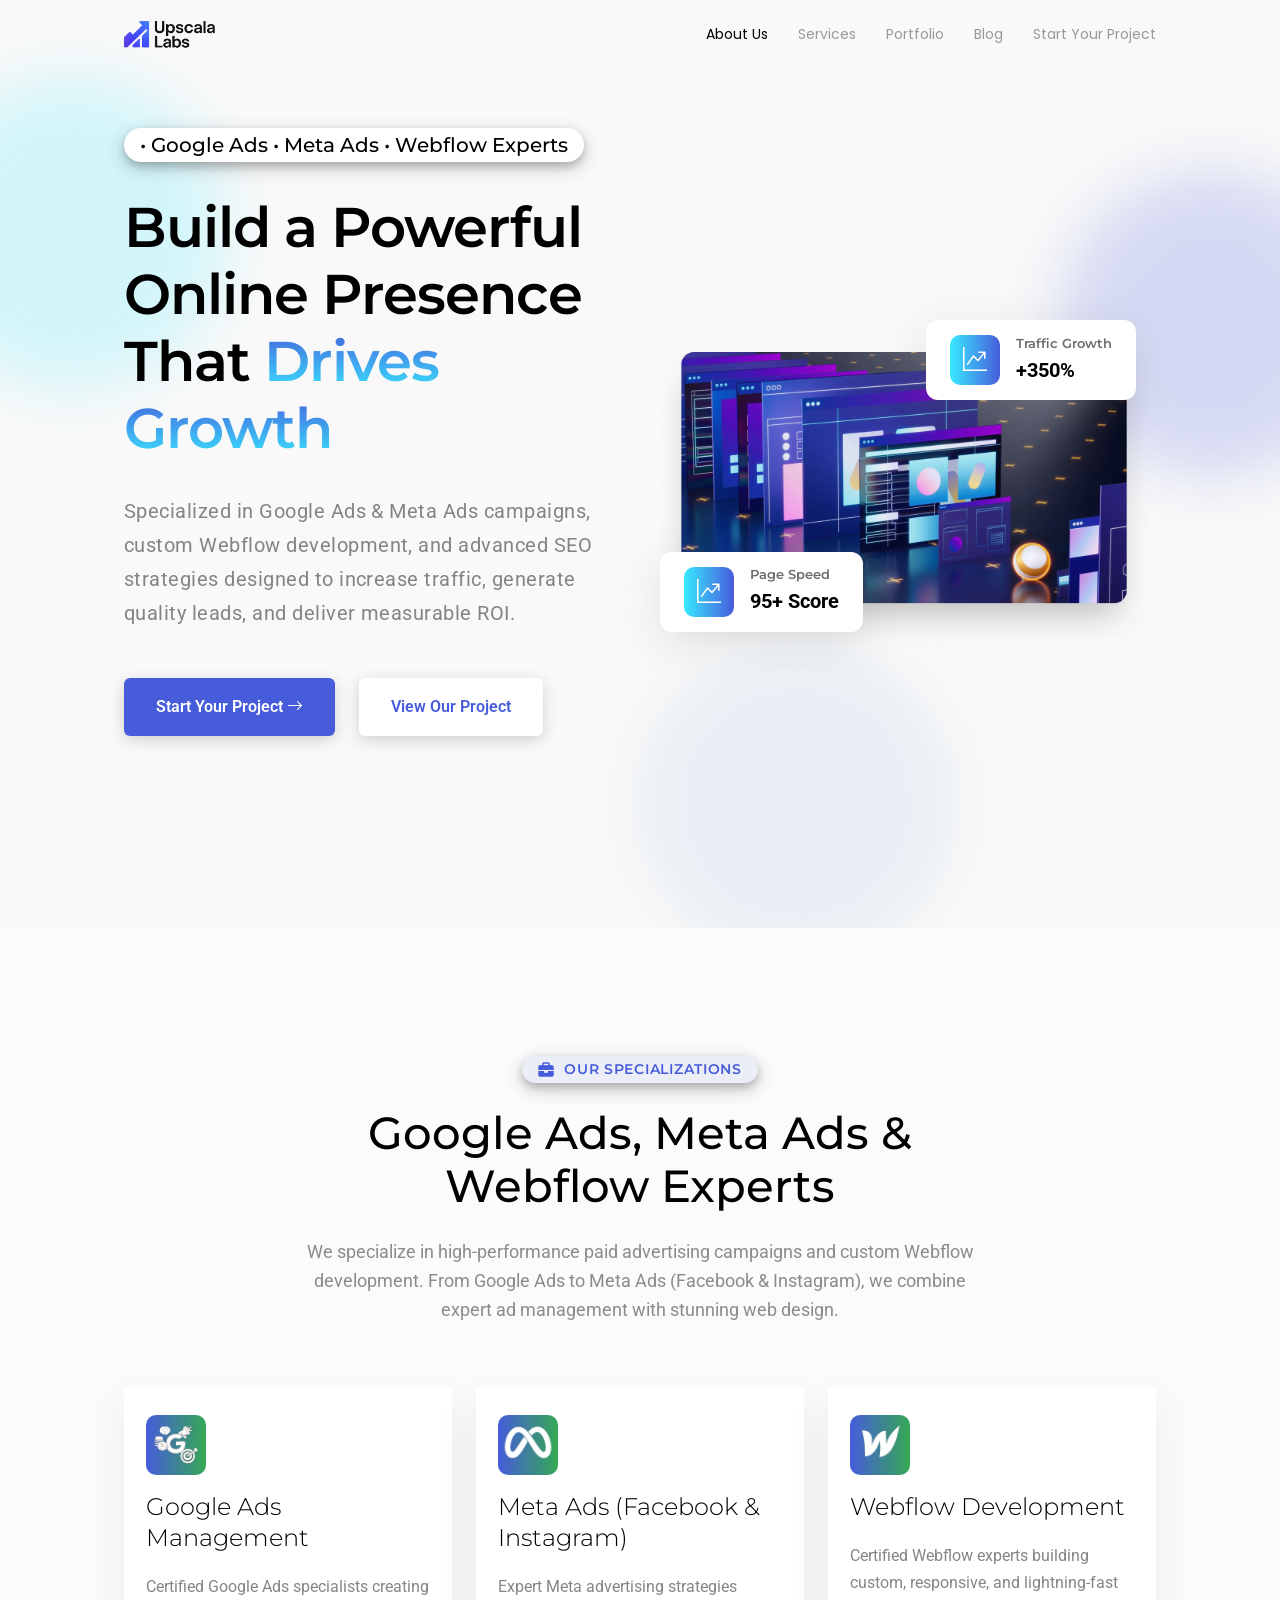
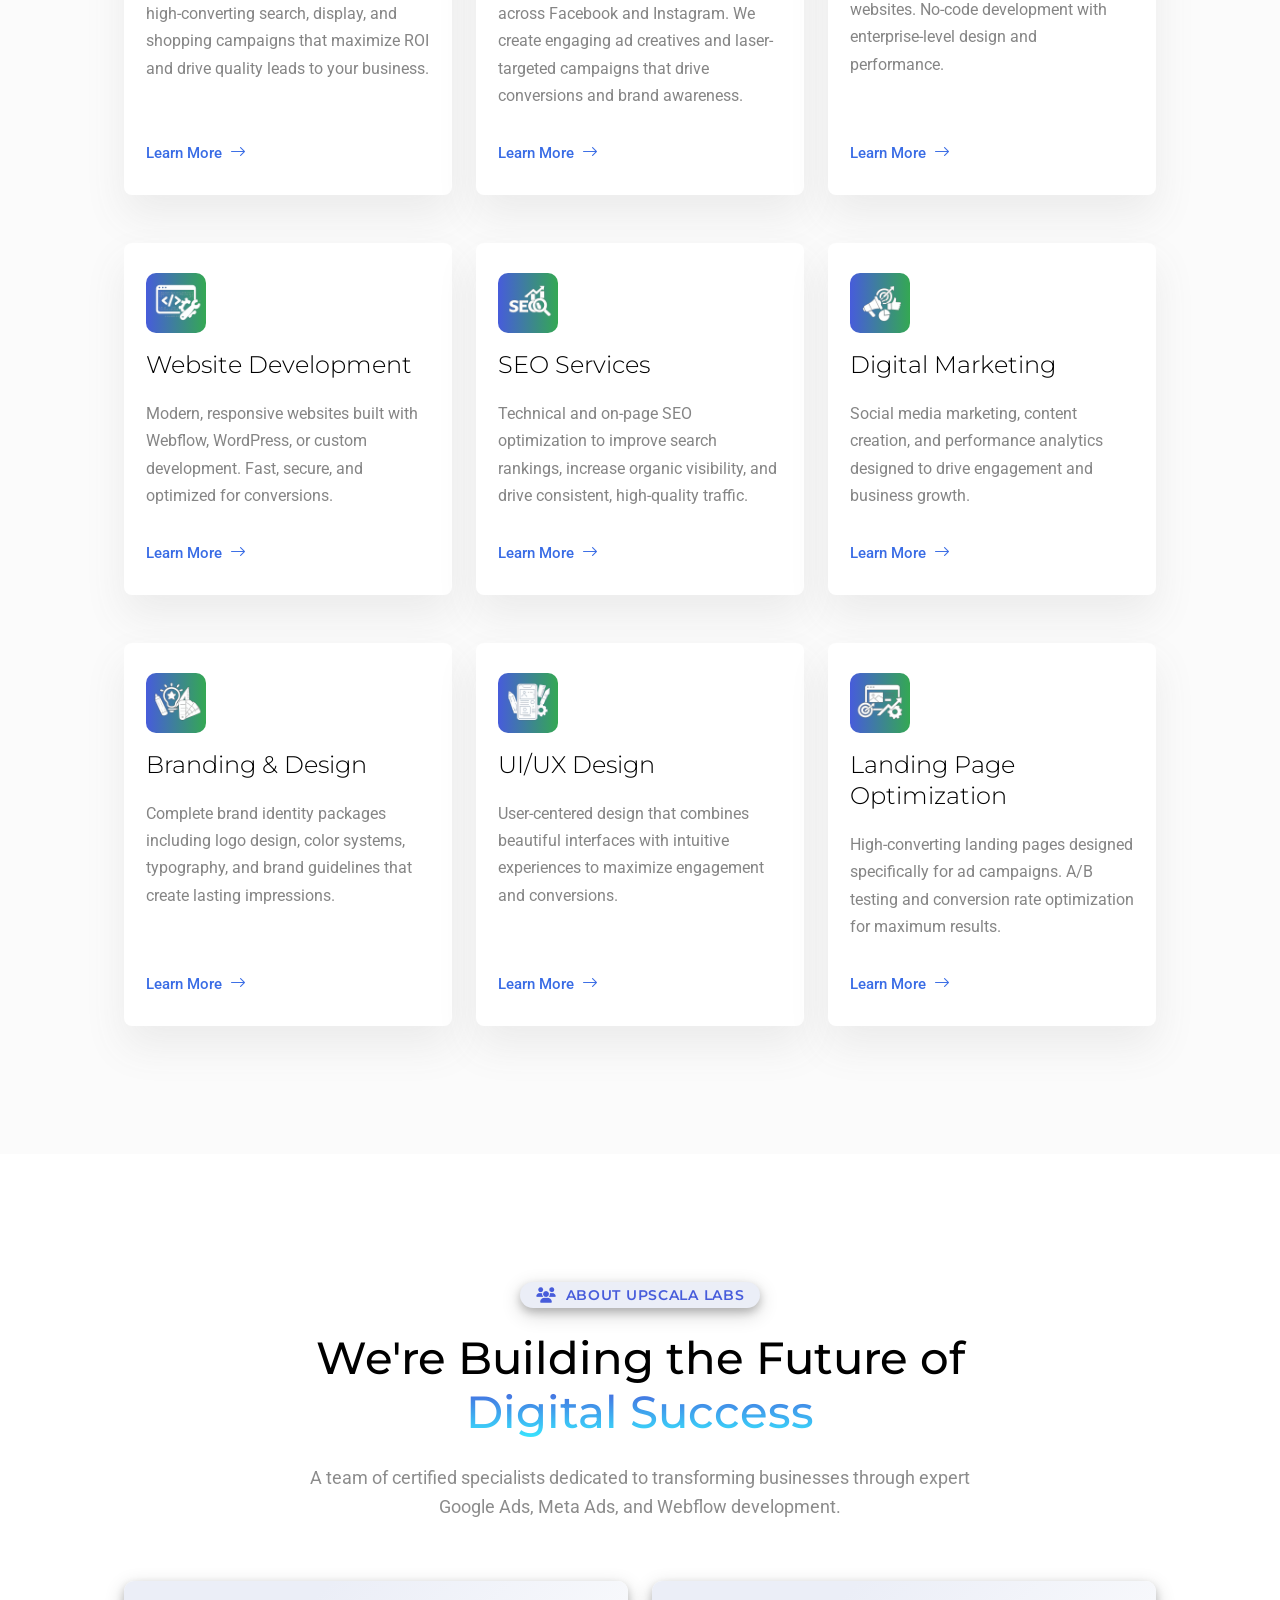
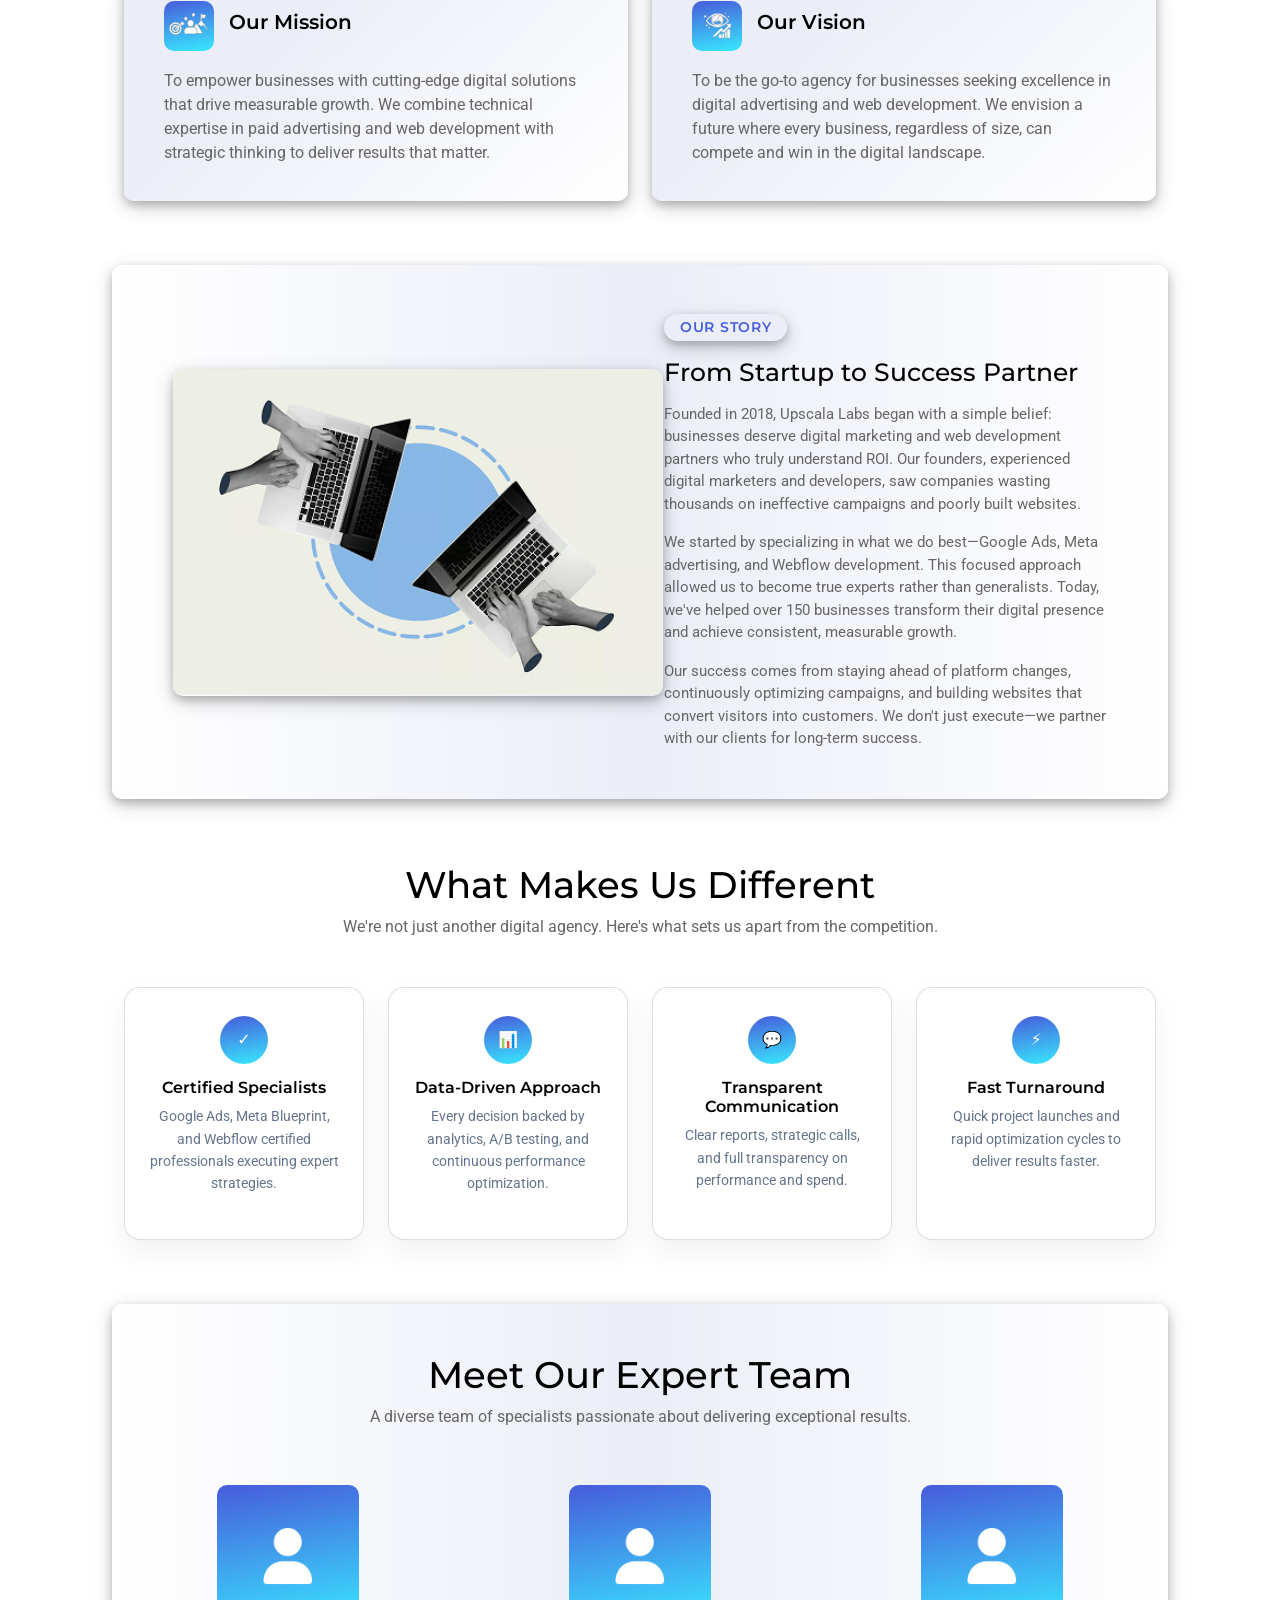
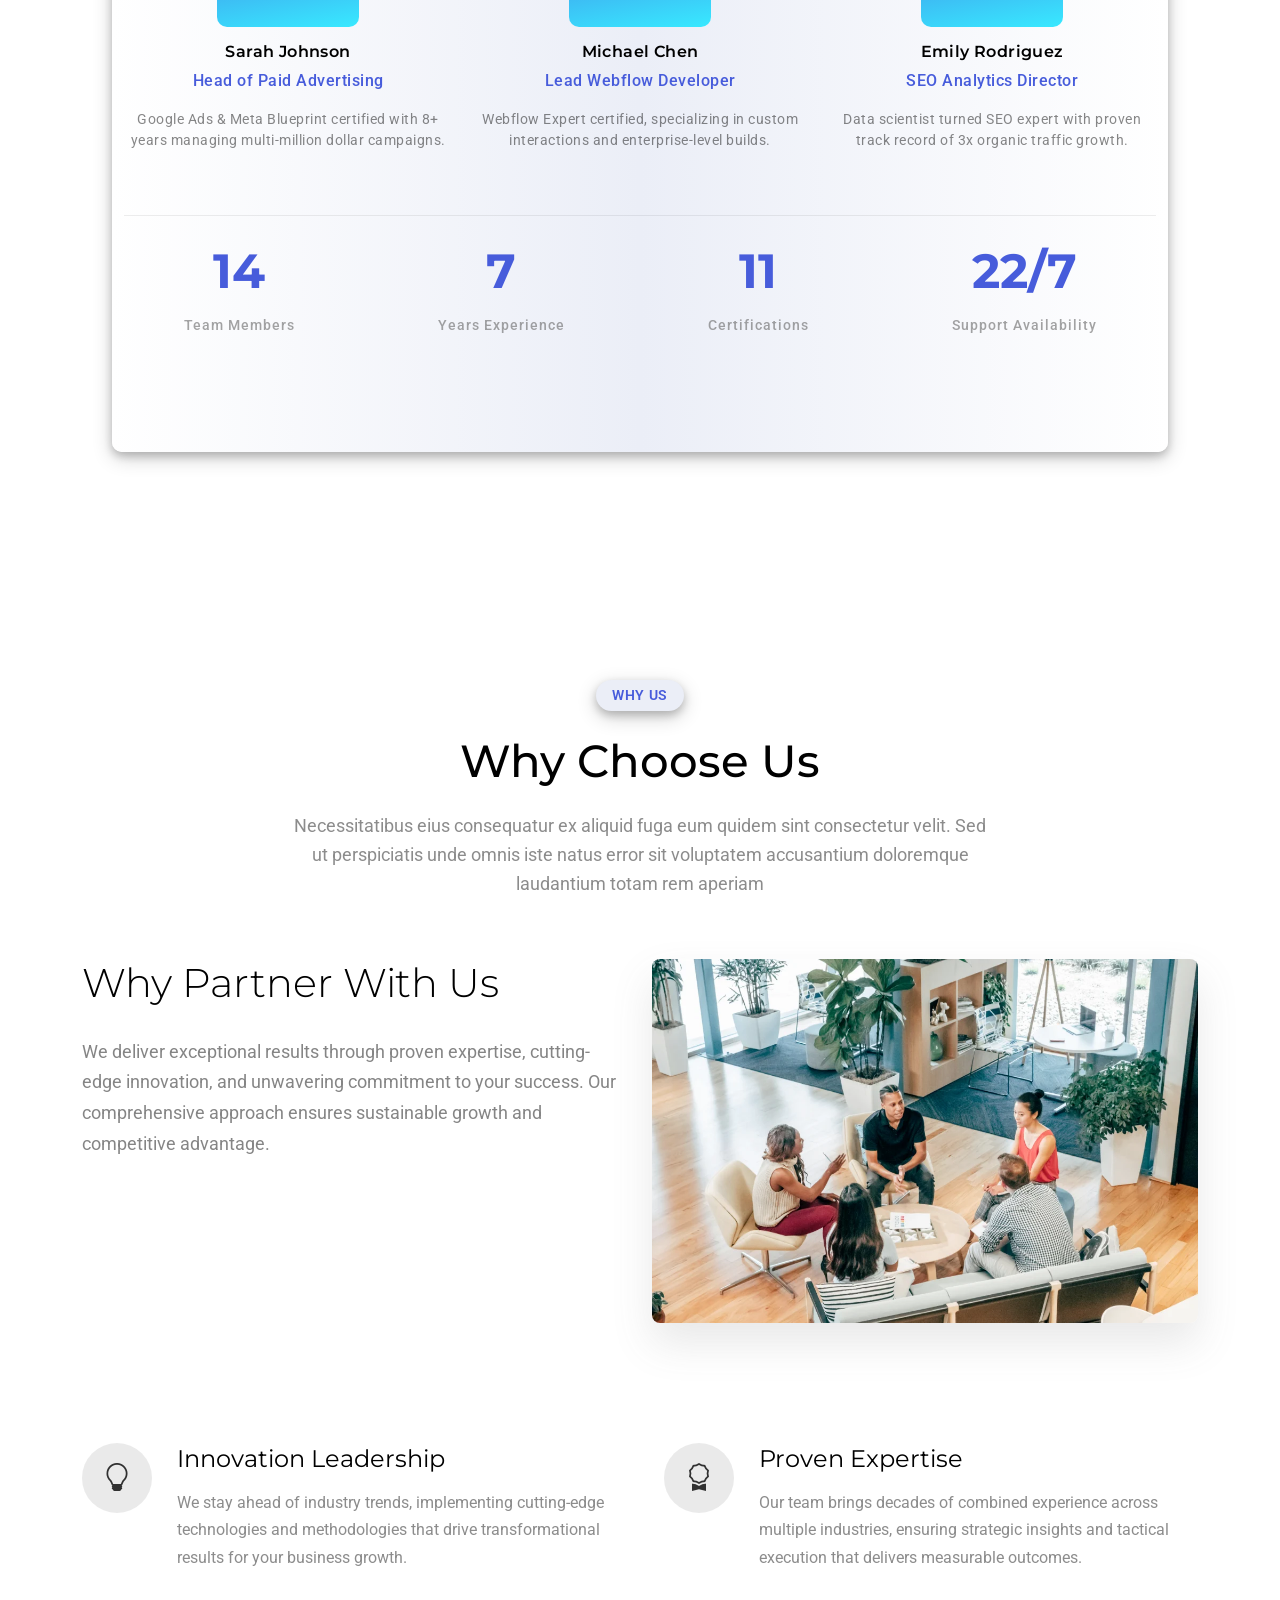
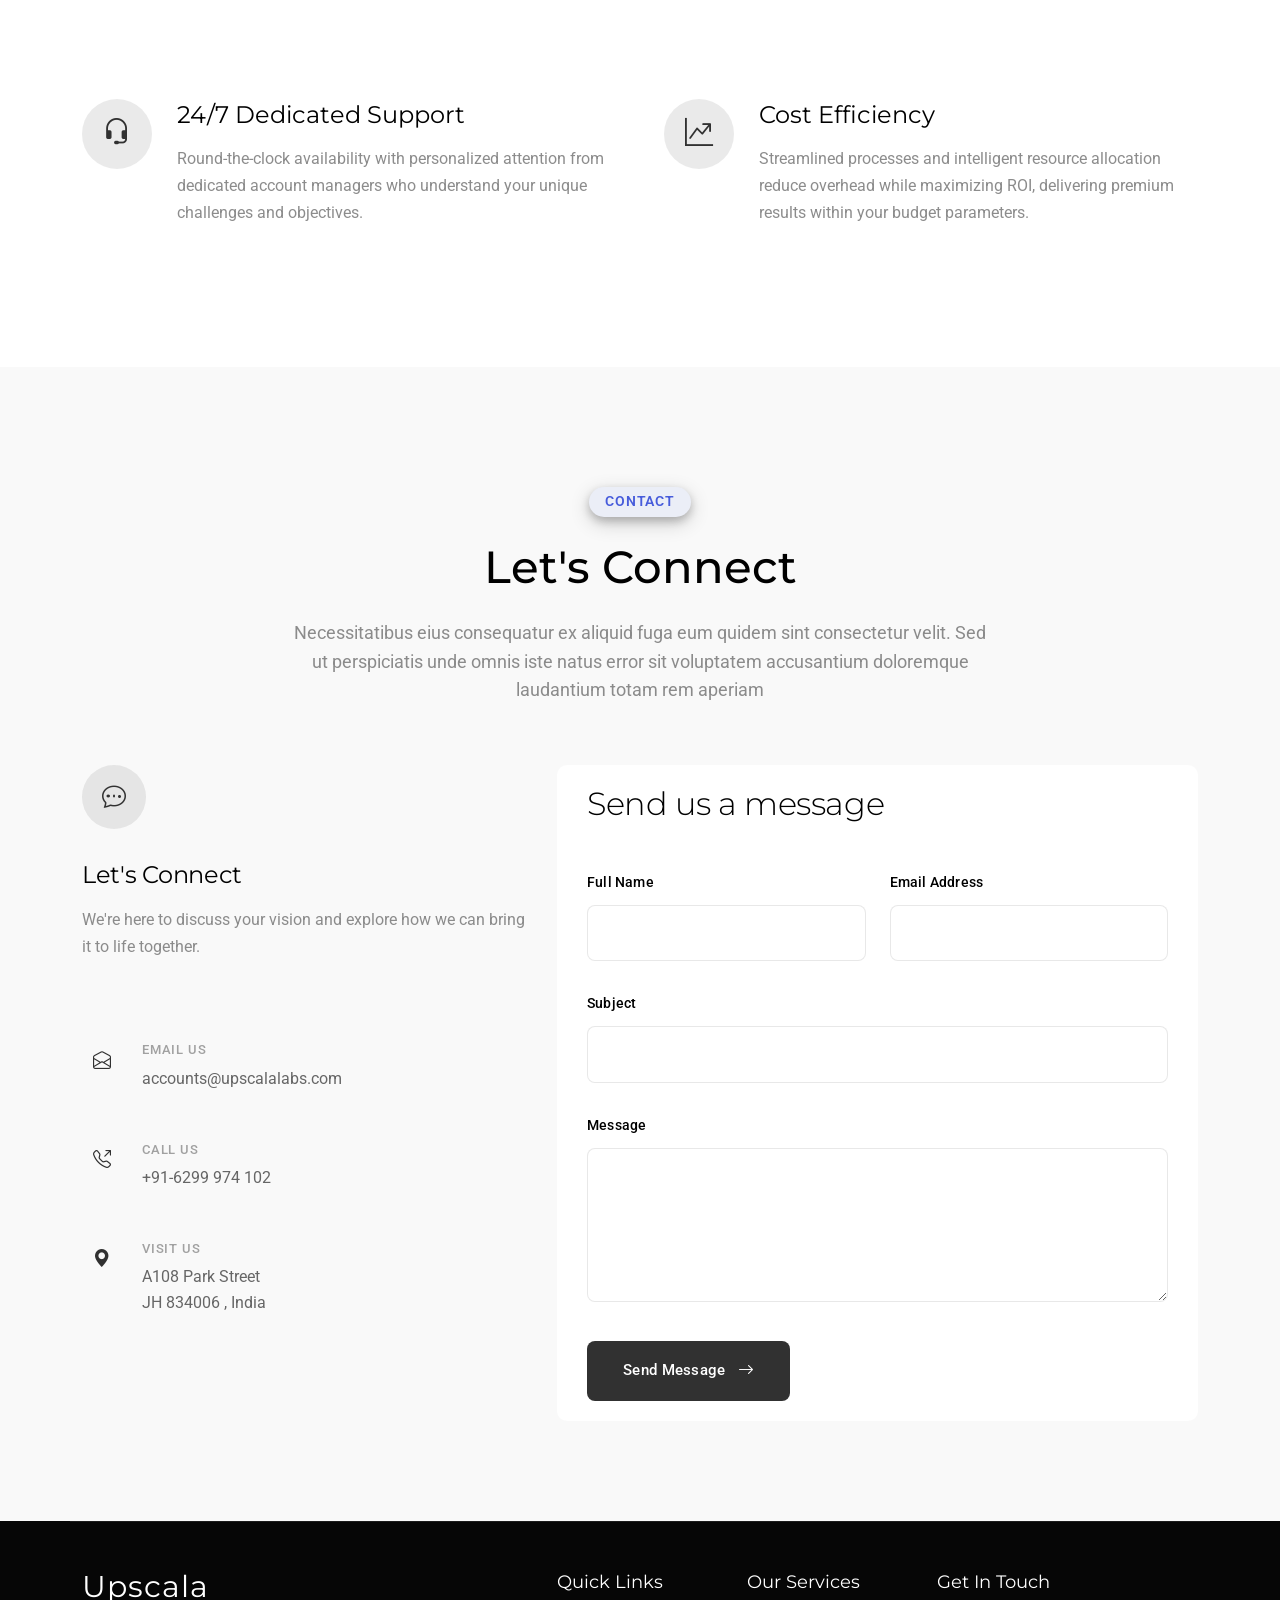
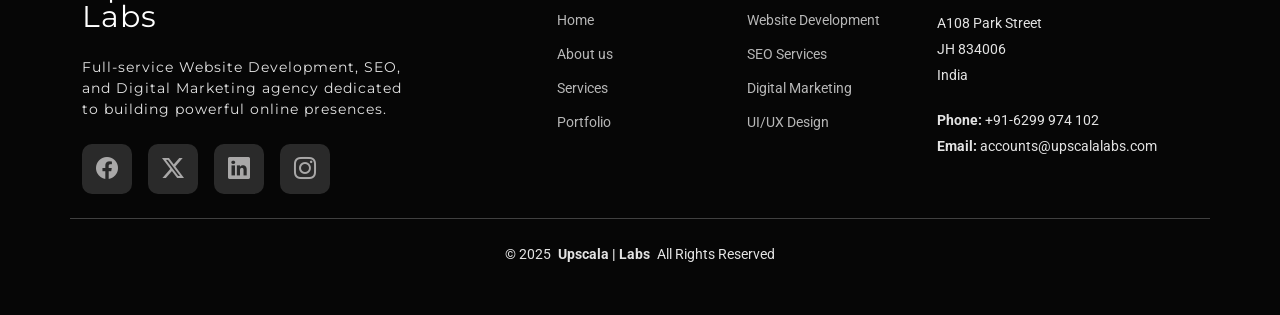
==== commit d6176897: "html css update" ====
--- a/index.html
+++ b/index.html
@@ -670,647 +670,7 @@
     </section>
     <!-- /Why Us Section -->
 
-    <!-- Portfolio Section -->
-    <section id="portfolio" class="portfolio section">
-      <!-- Section Title -->
-      <div class="container section-title">
-        <span class="subtitle">Portfolio</span>
-        <h2>Check Our Portfolio</h2>
-        <p>
-          Necessitatibus eius consequatur ex aliquid fuga eum quidem sint
-          consectetur velit. Sed ut perspiciatis unde omnis iste natus error
-          sit voluptatem accusantium doloremque laudantium totam rem aperiam
-        </p>
-      </div>
-      <!-- End Section Title -->
-
-      <div class="container">
-        <div class="isotope-layout" data-default-filter="*" data-layout="masonry" data-sort="original-order">
-          <ul class="portfolio-filters isotope-filters" data-aos="fade-up" data-aos-delay="200">
-            <li data-filter="*" class="filter-active">All Work</li>
-            <li data-filter=".filter-design">Digital Design</li>
-            <li data-filter=".filter-development">Development</li>
-            <li data-filter=".filter-strategy">Strategy</li>
-            <li data-filter=".filter-consulting">Consulting</li>
-          </ul>
-          <!-- End Portfolio Filters -->
-
-          <div class="row gy-5 isotope-container">
-            <div class="col-lg-12 portfolio-item isotope-item filter-design">
-              <article class="portfolio-card">
-                <div class="row g-4">
-                  <div class="col-md-6">
-                    <div class="project-visual">
-                      <img src="assets/img/portfolio/portfolio-1.webp" alt="Enterprise Digital Platform"
-                        class="img-fluid" loading="lazy" />
-                      <div class="project-overlay">
-                        <div class="overlay-content">
-                          <a href="assets/img/portfolio/portfolio-1.webp" class="view-project glightbox"
-                            aria-label="View project image">
-                            <i class="bi bi-eye"></i>
-                          </a>
-                          <a href="#" class="project-link" aria-label="View project details">
-                            <i class="bi bi-arrow-up-right"></i>
-                          </a>
-                        </div>
-                      </div>
-                    </div>
-                  </div>
-                  <div class="col-md-6">
-                    <div class="project-details">
-                      <div class="project-header">
-                        <span class="project-category">Digital Design</span>
-                        <time class="project-year">2024</time>
-                      </div>
-                      <h3 class="project-title">
-                        Enterprise Digital Platform
-                      </h3>
-                      <p class="project-description">
-                        Sed ut perspiciatis unde omnis iste natus error sit
-                        voluptatem accusantium doloremque laudantium totam rem
-                        aperiam.
-                      </p>
-                      <div class="project-meta">
-                        <span class="client-name">Fortune 500 Company</span>
-                        <div class="project-scope">
-                          <span class="scope-item">UX Design</span>
-                          <span class="scope-item">Development</span>
-                          <span class="scope-item">Strategy</span>
-                        </div>
-                      </div>
-                    </div>
-                  </div>
-                </div>
-              </article>
-            </div>
-
-            <div class="col-lg-12 portfolio-item isotope-item filter-development">
-              <article class="portfolio-card">
-                <div class="row g-4">
-                  <div class="col-md-6 order-md-2">
-                    <div class="project-visual">
-                      <img src="assets/img/portfolio/portfolio-3.webp" alt="SaaS Product Suite" class="img-fluid"
-                        loading="lazy" />
-                      <div class="project-overlay">
-                        <div class="overlay-content">
-                          <a href="assets/img/portfolio/portfolio-3.webp" class="view-project glightbox"
-                            aria-label="View project image">
-                            <i class="bi bi-eye"></i>
-                          </a>
-                          <a href="#" class="project-link" aria-label="View project details">
-                            <i class="bi bi-arrow-up-right"></i>
-                          </a>
-                        </div>
-                      </div>
-                    </div>
-                  </div>
-                  <div class="col-md-6 order-md-1">
-                    <div class="project-details">
-                      <div class="project-header">
-                        <span class="project-category">Development</span>
-                        <time class="project-year">2024</time>
-                      </div>
-                      <h3 class="project-title">SaaS Product Suite</h3>
-                      <p class="project-description">
-                        At vero eos et accusamus et iusto odio dignissimos
-                        ducimus qui blanditiis praesentium voluptatum deleniti
-                        atque corrupti.
-                      </p>
-                      <div class="project-meta">
-                        <span class="client-name">Tech Startup</span>
-                        <div class="project-scope">
-                          <span class="scope-item">Full Stack</span>
-                          <span class="scope-item">Cloud Architecture</span>
-                          <span class="scope-item">DevOps</span>
-                        </div>
-                      </div>
-                    </div>
-                  </div>
-                </div>
-              </article>
-            </div>
-
-            <div class="col-lg-12 portfolio-item isotope-item filter-strategy">
-              <article class="portfolio-card">
-                <div class="row g-4">
-                  <div class="col-md-6">
-                    <div class="project-visual">
-                      <img src="assets/img/portfolio/portfolio-5.webp" alt="Brand Transformation" class="img-fluid"
-                        loading="lazy" />
-                      <div class="project-overlay">
-                        <div class="overlay-content">
-                          <a href="assets/img/portfolio/portfolio-5.webp" class="view-project glightbox"
-                            aria-label="View project image">
-                            <i class="bi bi-eye"></i>
-                          </a>
-                          <a href="#" class="project-link" aria-label="View project details">
-                            <i class="bi bi-arrow-up-right"></i>
-                          </a>
-                        </div>
-                      </div>
-                    </div>
-                  </div>
-                  <div class="col-md-6">
-                    <div class="project-details">
-                      <div class="project-header">
-                        <span class="project-category">Strategy</span>
-                        <time class="project-year">2023</time>
-                      </div>
-                      <h3 class="project-title">Brand Transformation</h3>
-                      <p class="project-description">
-                        Excepteur sint occaecat cupidatat non proident sunt in
-                        culpa qui officia deserunt mollit anim id est laborum.
-                      </p>
-                      <div class="project-meta">
-                        <span class="client-name">Global Corporation</span>
-                        <div class="project-scope">
-                          <span class="scope-item">Brand Strategy</span>
-                          <span class="scope-item">Visual Identity</span>
-                          <span class="scope-item">Guidelines</span>
-                        </div>
-                      </div>
-                    </div>
-                  </div>
-                </div>
-              </article>
-            </div>
-
-            <div class="col-lg-12 portfolio-item isotope-item filter-consulting">
-              <article class="portfolio-card">
-                <div class="row g-4">
-                  <div class="col-md-6 order-md-2">
-                    <div class="project-visual">
-                      <img src="assets/img/portfolio/portfolio-6.webp" alt="Digital Transformation" class="img-fluid"
-                        loading="lazy" />
-                      <div class="project-overlay">
-                        <div class="overlay-content">
-                          <a href="assets/img/portfolio/portfolio-6.webp" class="view-project glightbox"
-                            aria-label="View project image">
-                            <i class="bi bi-eye"></i>
-                          </a>
-                          <a href="#" class="project-link" aria-label="View project details">
-                            <i class="bi bi-arrow-up-right"></i>
-                          </a>
-                        </div>
-                      </div>
-                    </div>
-                  </div>
-                  <div class="col-md-6 order-md-1">
-                    <div class="project-details">
-                      <div class="project-header">
-                        <span class="project-category">Consulting</span>
-                        <time class="project-year">2024</time>
-                      </div>
-                      <h3 class="project-title">Digital Transformation</h3>
-                      <p class="project-description">
-                        Lorem ipsum dolor sit amet consectetur adipiscing elit
-                        sed do eiusmod tempor incididunt ut labore et dolore
-                        magna aliqua.
-                      </p>
-                      <div class="project-meta">
-                        <span class="client-name">Healthcare Provider</span>
-                        <div class="project-scope">
-                          <span class="scope-item">Process Optimization</span>
-                          <span class="scope-item">Technology Audit</span>
-                          <span class="scope-item">Implementation</span>
-                        </div>
-                      </div>
-                    </div>
-                  </div>
-                </div>
-              </article>
-            </div>
-
-            <div class="col-lg-12 portfolio-item isotope-item filter-design">
-              <article class="portfolio-card">
-                <div class="row g-4">
-                  <div class="col-md-6">
-                    <div class="project-visual">
-                      <img src="assets/img/portfolio/portfolio-2.webp" alt="E-commerce Experience" class="img-fluid"
-                        loading="lazy" />
-                      <div class="project-overlay">
-                        <div class="overlay-content">
-                          <a href="assets/img/portfolio/portfolio-2.webp" class="view-project glightbox"
-                            aria-label="View project image">
-                            <i class="bi bi-eye"></i>
-                          </a>
-                          <a href="#" class="project-link" aria-label="View project details">
-                            <i class="bi bi-arrow-up-right"></i>
-                          </a>
-                        </div>
-                      </div>
-                    </div>
-                  </div>
-                  <div class="col-md-6">
-                    <div class="project-details">
-                      <div class="project-header">
-                        <span class="project-category">Digital Design</span>
-                        <time class="project-year">2024</time>
-                      </div>
-                      <h3 class="project-title">E-commerce Experience</h3>
-                      <p class="project-description">
-                        Duis aute irure dolor in reprehenderit in voluptate
-                        velit esse cillum dolore eu fugiat nulla pariatur
-                        excepteur sint.
-                      </p>
-                      <div class="project-meta">
-                        <span class="client-name">Retail Brand</span>
-                        <div class="project-scope">
-                          <span class="scope-item">User Experience</span>
-                          <span class="scope-item">Interface Design</span>
-                          <span class="scope-item">Conversion Optimization</span>
-                        </div>
-                      </div>
-                    </div>
-                  </div>
-                </div>
-              </article>
-            </div>
-
-            <div class="col-lg-12 portfolio-item isotope-item filter-development">
-              <article class="portfolio-card">
-                <div class="row g-4">
-                  <div class="col-md-6 order-md-2">
-                    <div class="project-visual">
-                      <img src="assets/img/portfolio/portfolio-4.webp" alt="Mobile Application" class="img-fluid"
-                        loading="lazy" />
-                      <div class="project-overlay">
-                        <div class="overlay-content">
-                          <a href="assets/img/portfolio/portfolio-4.webp" class="view-project glightbox"
-                            aria-label="View project image">
-                            <i class="bi bi-eye"></i>
-                          </a>
-                          <a href="#" class="project-link" aria-label="View project details">
-                            <i class="bi bi-arrow-up-right"></i>
-                          </a>
-                        </div>
-                      </div>
-                    </div>
-                  </div>
-                  <div class="col-md-6 order-md-1">
-                    <div class="project-details">
-                      <div class="project-header">
-                        <span class="project-category">Development</span>
-                        <time class="project-year">2023</time>
-                      </div>
-                      <h3 class="project-title">Mobile Application</h3>
-                      <p class="project-description">
-                        Ut enim ad minim veniam quis nostrud exercitation
-                        ullamco laboris nisi ut aliquip ex ea commodo
-                        consequat duis aute.
-                      </p>
-                      <div class="project-meta">
-                        <span class="client-name">Financial Services</span>
-                        <div class="project-scope">
-                          <span class="scope-item">iOS Development</span>
-                          <span class="scope-item">Android Development</span>
-                          <span class="scope-item">API Integration</span>
-                        </div>
-                      </div>
-                    </div>
-                  </div>
-                </div>
-              </article>
-            </div>
-          </div>
-          <!-- End Portfolio Items Container -->
-        </div>
-
-        <div class="portfolio-conclusion">
-          <div class="conclusion-content">
-            <h4>Ready to elevate your business?</h4>
-            <p>
-              Let's discuss how we can transform your digital presence and
-              drive meaningful results for your organization.
-            </p>
-            <div class="conclusion-actions">
-              <a href="#contact" class="primary-action">
-                Start Conversation
-                <i class="bi bi-arrow-right"></i>
-              </a>
-              <a href="#portfolio" class="secondary-action">
-                View All Projects
-              </a>
-            </div>
-          </div>
-        </div>
-      </div>
-    </section>
-    <!-- /Portfolio Section -->
-
-    <!-- Team Section -->
-    <section id="team" class="team section">
-      <!-- Section Title -->
-      <div class="container section-title">
-        <span class="subtitle">Team</span>
-        <h2>Meet Our Team</h2>
-        <p>
-          Necessitatibus eius consequatur ex aliquid fuga eum quidem sint
-          consectetur velit. Sed ut perspiciatis unde omnis iste natus error
-          sit voluptatem accusantium doloremque laudantium totam rem aperiam
-        </p>
-      </div>
-      <!-- End Section Title -->
-
-      <div class="container">
-        <div class="row gy-5">
-          <div class="col-lg-3 col-md-6">
-            <div class="team-member">
-              <div class="member-img">
-                <img src="assets/img/person/person-f-8.webp" class="img-fluid" alt="Sarah Johnson" loading="lazy" />
-              </div>
-              <div class="member-info">
-                <h4>Sarah Johnson</h4>
-                <span>Chief Executive Officer</span>
-                <p>
-                  Pellentesque habitant morbi tristique senectus et netus et
-                  malesuada fames ac turpis egestas vestibulum tortor quam.
-                </p>
-                <div class="social">
-                  <a href="#"><i class="bi bi-twitter-x"></i></a>
-                  <a href="#"><i class="bi bi-linkedin"></i></a>
-                  <a href="#"><i class="bi bi-instagram"></i></a>
-                </div>
-              </div>
-            </div>
-          </div>
-          <!-- End Team Member -->
-
-          <div class="col-lg-3 col-md-6">
-            <div class="team-member">
-              <div class="member-img">
-                <img src="assets/img/person/person-m-12.webp" class="img-fluid" alt="Michael Chen" loading="lazy" />
-              </div>
-              <div class="member-info">
-                <h4>Michael Chen</h4>
-                <span>Chief Technology Officer</span>
-                <p>
-                  Mauris blandit aliquet elit eget tincidunt nibh pulvinar
-                  rutrum tellus ac blandit elit eget tincidunt mauris.
-                </p>
-                <div class="social">
-                  <a href="#"><i class="bi bi-twitter-x"></i></a>
-                  <a href="#"><i class="bi bi-linkedin"></i></a>
-                  <a href="#"><i class="bi bi-github"></i></a>
-                </div>
-              </div>
-            </div>
-          </div>
-          <!-- End Team Member -->
-
-          <div class="col-lg-3 col-md-6">
-            <div class="team-member">
-              <div class="member-img">
-                <img src="assets/img/person/person-f-3.webp" class="img-fluid" alt="Emily Rodriguez" loading="lazy" />
-              </div>
-              <div class="member-info">
-                <h4>Emily Rodriguez</h4>
-                <span>Creative Director</span>
-                <p>
-                  Vestibulum ante ipsum primis in faucibus orci luctus et
-                  ultrices posuere cubilia curae donec velit neque auctor.
-                </p>
-                <div class="social">
-                  <a href="#"><i class="bi bi-twitter-x"></i></a>
-                  <a href="#"><i class="bi bi-linkedin"></i></a>
-                  <a href="#"><i class="bi bi-dribbble"></i></a>
-                </div>
-              </div>
-            </div>
-          </div>
-          <!-- End Team Member -->
-
-          <div class="col-lg-3 col-md-6">
-            <div class="team-member">
-              <div class="member-img">
-                <img src="assets/img/person/person-m-7.webp" class="img-fluid" alt="David Thompson" loading="lazy" />
-              </div>
-              <div class="member-info">
-                <h4>David Thompson</h4>
-                <span>Head of Operations</span>
-                <p>
-                  Curabitur arcu erat accumsan id imperdiet et porttitor at
-                  sem nulla facilisi mauris sit amet massa vitae tortor.
-                </p>
-                <div class="social">
-                  <a href="#"><i class="bi bi-twitter-x"></i></a>
-                  <a href="#"><i class="bi bi-linkedin"></i></a>
-                  <a href="#"><i class="bi bi-facebook"></i></a>
-                </div>
-              </div>
-            </div>
-          </div>
-          <!-- End Team Member -->
-        </div>
-      </div>
-    </section>
-    <!-- /Team Section -->
-
-    <!-- Testimonials Section -->
-    <section id="testimonials" class="testimonials section">
-      <!-- Section Title -->
-      <div class="container section-title">
-        <span class="subtitle">Testimonials</span>
-        <h2>What They Say</h2>
-        <p>
-          Necessitatibus eius consequatur ex aliquid fuga eum quidem sint
-          consectetur velit. Sed ut perspiciatis unde omnis iste natus error
-          sit voluptatem accusantium doloremque laudantium totam rem aperiam
-        </p>
-      </div>
-      <!-- End Section Title -->
-
-      <div class="container">
-        <div class="testimonial-slider swiper init-swiper">
-          <script type="application/json" class="swiper-config">
-              {
-                "loop": true,
-                "speed": 600,
-                "autoplay": {
-                  "delay": 4000
-                },
-                "slidesPerView": 1,
-                "spaceBetween": 30,
-                "navigation": {
-                  "nextEl": ".swiper-button-next",
-                  "prevEl": ".swiper-button-prev"
-                },
-                "breakpoints": {
-                  "768": {
-                    "slidesPerView": 2
-                  },
-                  "1200": {
-                    "slidesPerView": 3
-                  }
-                }
-              }
-            </script>
-
-          <div class="swiper-wrapper">
-            <!-- Testimonial Slide 1 -->
-            <div class="swiper-slide">
-              <div class="testimonial-item">
-                <div class="testimonial-header">
-                  <img src="assets/img/person/person-f-12.webp" alt="Client" class="img-fluid" loading="lazy" />
-                  <div class="rating">
-                    <i class="bi bi-star-fill"></i>
-                    <i class="bi bi-star-fill"></i>
-                    <i class="bi bi-star-fill"></i>
-                    <i class="bi bi-star-fill"></i>
-                    <i class="bi bi-star-fill"></i>
-                  </div>
-                </div>
-                <div class="testimonial-body">
-                  <p>
-                    Excepteur sint occaecat cupidatat non proident, sunt in
-                    culpa qui officia deserunt mollit anim id est laborum
-                    consectetur adipiscing elit sed eiusmod tempor.
-                  </p>
-                </div>
-                <div class="testimonial-footer">
-                  <h5>Jessica Martinez</h5>
-                  <span>UX Designer</span>
-                  <div class="quote-icon">
-                    <i class="bi bi-chat-quote-fill"></i>
-                  </div>
-                </div>
-              </div>
-            </div>
-            <!-- End Testimonial Slide -->
-
-            <!-- Testimonial Slide 2 -->
-            <div class="swiper-slide">
-              <div class="testimonial-item">
-                <div class="testimonial-header">
-                  <img src="assets/img/person/person-m-8.webp" alt="Client" class="img-fluid" loading="lazy" />
-                  <div class="rating">
-                    <i class="bi bi-star-fill"></i>
-                    <i class="bi bi-star-fill"></i>
-                    <i class="bi bi-star-fill"></i>
-                    <i class="bi bi-star-fill"></i>
-                    <i class="bi bi-star-fill"></i>
-                  </div>
-                </div>
-                <div class="testimonial-body">
-                  <p>
-                    Duis aute irure dolor in reprehenderit in voluptate velit
-                    esse cillum dolore eu fugiat nulla pariatur excepteur sint
-                    occaecat cupidatat non proident sunt in culpa.
-                  </p>
-                </div>
-                <div class="testimonial-footer">
-                  <h5>David Rodriguez</h5>
-                  <span>Software Engineer</span>
-                  <div class="quote-icon">
-                    <i class="bi bi-chat-quote-fill"></i>
-                  </div>
-                </div>
-              </div>
-            </div>
-            <!-- End Testimonial Slide -->
-
-            <!-- Testimonial Slide 3 -->
-            <div class="swiper-slide">
-              <div class="testimonial-item">
-                <div class="testimonial-header">
-                  <img src="assets/img/person/person-f-6.webp" alt="Client" class="img-fluid" loading="lazy" />
-                  <div class="rating">
-                    <i class="bi bi-star-fill"></i>
-                    <i class="bi bi-star-fill"></i>
-                    <i class="bi bi-star-fill"></i>
-                    <i class="bi bi-star-fill"></i>
-                    <i class="bi bi-star-fill"></i>
-                  </div>
-                </div>
-                <div class="testimonial-body">
-                  <p>
-                    Lorem ipsum dolor sit amet consectetur adipiscing elit sed
-                    do eiusmod tempor incididunt ut labore et dolore magna
-                    aliqua ut enim ad minim veniam quis nostrud.
-                  </p>
-                </div>
-                <div class="testimonial-footer">
-                  <h5>Amanda Wilson</h5>
-                  <span>Creative Director</span>
-                  <div class="quote-icon">
-                    <i class="bi bi-chat-quote-fill"></i>
-                  </div>
-                </div>
-              </div>
-            </div>
-            <!-- End Testimonial Slide -->
-
-            <!-- Testimonial Slide 4 -->
-            <div class="swiper-slide">
-              <div class="testimonial-item">
-                <div class="testimonial-header">
-                  <img src="assets/img/person/person-m-12.webp" alt="Client" class="img-fluid" loading="lazy" />
-                  <div class="rating">
-                    <i class="bi bi-star-fill"></i>
-                    <i class="bi bi-star-fill"></i>
-                    <i class="bi bi-star-fill"></i>
-                    <i class="bi bi-star-fill"></i>
-                    <i class="bi bi-star-fill"></i>
-                  </div>
-                </div>
-                <div class="testimonial-body">
-                  <p>
-                    Sed ut perspiciatis unde omnis iste natus error sit
-                    voluptatem accusantium doloremque laudantium totam rem
-                    aperiam eaque ipsa quae ab illo inventore veritatis.
-                  </p>
-                </div>
-                <div class="testimonial-footer">
-                  <h5>Ryan Thompson</h5>
-                  <span>Business Analyst</span>
-                  <div class="quote-icon">
-                    <i class="bi bi-chat-quote-fill"></i>
-                  </div>
-                </div>
-              </div>
-            </div>
-            <!-- End Testimonial Slide -->
-
-            <!-- Testimonial Slide 5 -->
-            <div class="swiper-slide">
-              <div class="testimonial-item">
-                <div class="testimonial-header">
-                  <img src="assets/img/person/person-f-10.webp" alt="Client" class="img-fluid" loading="lazy" />
-                  <div class="rating">
-                    <i class="bi bi-star-fill"></i>
-                    <i class="bi bi-star-fill"></i>
-                    <i class="bi bi-star-fill"></i>
-                    <i class="bi bi-star-fill"></i>
-                    <i class="bi bi-star-fill"></i>
-                  </div>
-                </div>
-                <div class="testimonial-body">
-                  <p>
-                    At vero eos et accusamus et iusto odio dignissimos ducimus
-                    qui blanditiis praesentium voluptatum deleniti atque
-                    corrupti quos dolores et quas molestias excepturi.
-                  </p>
-                </div>
-                <div class="testimonial-footer">
-                  <h5>Rachel Chen</h5>
-                  <span>Project Manager</span>
-                  <div class="quote-icon">
-                    <i class="bi bi-chat-quote-fill"></i>
-                  </div>
-                </div>
-              </div>
-            </div>
-            <!-- End Testimonial Slide -->
-          </div>
-
-          <div class="swiper-navigation">
-            <div class="swiper-button-prev"></div>
-            <div class="swiper-button-next"></div>
-          </div>
-        </div>
-      </div>
-    </section>
-    <!-- /Testimonials Section -->
+
 
     <!-- Contact Section -->
     <section id="contact" class="contact section light-background">
--- a/assets/css/main.css
+++ b/assets/css/main.css
@@ -1212,15 +1212,20 @@
 
 
 .member-avatar {
-  width: 92px;
-  height: 92px;
-  border-radius: 10px;
-  margin: 0 auto;
-  background: linear-gradient(170deg, rgba(71, 92, 219, 1) 0%, rgba(56, 233, 255, 1) 100%);
-  display: flex;
-  align-items: center;
-  justify-content: center;
-  margin-bottom: 15px;
+    width: 142px;
+    height: 142px;
+    border-radius: 10px;
+    margin: 0 auto;
+    background: linear-gradient(170deg, rgba(71, 92, 219, 1) 0%, rgba(56, 233, 255, 1) 100%);
+    display: flex;
+    align-items: center;
+    justify-content: center;
+    margin-bottom: 15px;
+}
+
+.member-avatar img {
+    width: 50px;
+    height: auto;
 }
 
 
@@ -1686,774 +1691,6 @@
 
   .why-us .features-grid {
     margin-top: 60px;
-  }
-}
-
-/*--------------------------------------------------------------
-# Portfolio Section
---------------------------------------------------------------*/
-.portfolio .portfolio-filters {
-  display: flex;
-  justify-content: center;
-  flex-wrap: wrap;
-  gap: 0;
-  margin-bottom: 80px;
-  padding: 0;
-  list-style: none;
-}
-
-@media (max-width: 768px) {
-  .portfolio .portfolio-filters {
-    margin-bottom: 60px;
-    gap: 8px;
-  }
-}
-
-.portfolio .portfolio-filters li {
-  padding: 20px 0;
-  margin: 0 40px;
-  font-size: 0.95rem;
-  font-weight: 300;
-  cursor: pointer;
-  transition: all 0.4s ease;
-  color: color-mix(in srgb, var(--default-color), transparent 40%);
-  position: relative;
-}
-
-@media (max-width: 768px) {
-  .portfolio .portfolio-filters li {
-    margin: 0 20px;
-    padding: 16px 0;
-    font-size: 0.9rem;
-  }
-}
-
-@media (max-width: 576px) {
-  .portfolio .portfolio-filters li {
-    margin: 0 12px;
-    padding: 14px 0;
-    font-size: 0.85rem;
-  }
-}
-
-.portfolio .portfolio-filters li::after {
-  content: "";
-  position: absolute;
-  bottom: 0;
-  left: 50%;
-  width: 0;
-  height: 1px;
-  background-color: var(--accent-color);
-  transition: all 0.4s ease;
-  transform: translateX(-50%);
-}
-
-.portfolio .portfolio-filters li:hover {
-  color: var(--default-color);
-}
-
-.portfolio .portfolio-filters li:hover::after {
-  width: 100%;
-}
-
-.portfolio .portfolio-filters li.filter-active {
-  color: var(--default-color);
-  font-weight: 400;
-}
-
-.portfolio .portfolio-filters li.filter-active::after {
-  width: 100%;
-}
-
-.portfolio .portfolio-card {
-  height: 100%;
-}
-
-.portfolio .portfolio-card .project-visual {
-  position: relative;
-  overflow: hidden;
-  border-radius: 6px;
-}
-
-.portfolio .portfolio-card .project-visual img {
-  width: 100%;
-  height: 300px;
-  object-fit: cover;
-  transition: transform 0.6s ease;
-}
-
-@media (max-width: 768px) {
-  .portfolio .portfolio-card .project-visual img {
-    height: 250px;
-  }
-}
-
-.portfolio .portfolio-card .project-visual .project-overlay {
-  position: absolute;
-  top: 0;
-  left: 0;
-  width: 100%;
-  height: 100%;
-  background: linear-gradient(135deg, rgba(54, 144, 231, 0.85), rgba(54, 144, 231, 0.75));
-  display: flex;
-  align-items: center;
-  justify-content: center;
-  opacity: 0;
-  visibility: hidden;
-  transition: all 0.4s ease;
-}
-
-.portfolio .portfolio-card .project-visual .project-overlay .overlay-content {
-  display: flex;
-  gap: 20px;
-}
-
-.portfolio .portfolio-card .project-visual .project-overlay .overlay-content a {
-  width: 48px;
-  height: 48px;
-  background-color: var(--contrast-color);
-  color: var(--accent-color);
-  border-radius: 6px;
-  display: flex;
-  align-items: center;
-  justify-content: center;
-  font-size: 1.1rem;
-  transition: all 0.3s ease;
-}
-
-.portfolio .portfolio-card .project-visual .project-overlay .overlay-content a:hover {
-  transform: translateY(-2px);
-  box-shadow: 0 8px 25px rgba(0, 0, 0, 0.15);
-}
-
-.portfolio .portfolio-card .project-visual:hover img {
-  transform: scale(1.05);
-}
-
-.portfolio .portfolio-card .project-visual:hover .project-overlay {
-  opacity: 1;
-  visibility: visible;
-}
-
-.portfolio .portfolio-card .project-details {
-  padding: 20px 0;
-  height: 100%;
-  display: flex;
-  flex-direction: column;
-}
-
-.portfolio .portfolio-card .project-details .project-header {
-  display: flex;
-  justify-content: space-between;
-  align-items: center;
-  margin-bottom: 20px;
-}
-
-.portfolio .portfolio-card .project-details .project-header .project-category {
-  font-size: 0.8rem;
-  font-weight: 500;
-  text-transform: uppercase;
-  letter-spacing: 1px;
-  color: var(--accent-color);
-}
-
-.portfolio .portfolio-card .project-details .project-header .project-year {
-  font-size: 0.85rem;
-  color: color-mix(in srgb, var(--default-color), transparent 50%);
-  font-weight: 300;
-}
-
-.portfolio .portfolio-card .project-details .project-title {
-  font-size: 1.5rem;
-  font-weight: 300;
-  margin-bottom: 20px;
-  color: var(--heading-color);
-  line-height: 1.3;
-}
-
-@media (max-width: 768px) {
-  .portfolio .portfolio-card .project-details .project-title {
-    font-size: 1.35rem;
-  }
-}
-
-.portfolio .portfolio-card .project-details .project-description {
-  font-size: 0.95rem;
-  color: color-mix(in srgb, var(--default-color), transparent 30%);
-  margin-bottom: 30px;
-  line-height: 1.7;
-  flex-grow: 1;
-}
-
-.portfolio .portfolio-card .project-details .project-meta {
-  margin-top: auto;
-}
-
-.portfolio .portfolio-card .project-details .project-meta .client-name {
-  display: block;
-  font-size: 0.9rem;
-  font-weight: 500;
-  color: var(--default-color);
-  margin-bottom: 16px;
-}
-
-.portfolio .portfolio-card .project-details .project-meta .project-scope {
-  display: flex;
-  flex-wrap: wrap;
-  gap: 12px;
-}
-
-.portfolio .portfolio-card .project-details .project-meta .project-scope .scope-item {
-  font-size: 0.8rem;
-  font-weight: 400;
-  color: color-mix(in srgb, var(--default-color), transparent 40%);
-  padding: 6px 0;
-  position: relative;
-}
-
-.portfolio .portfolio-card .project-details .project-meta .project-scope .scope-item:not(:last-child)::after {
-  content: "·";
-  position: absolute;
-  right: -8px;
-  color: color-mix(in srgb, var(--default-color), transparent 70%);
-}
-
-.portfolio .portfolio-conclusion {
-  margin-top: 120px;
-  text-align: center;
-}
-
-@media (max-width: 768px) {
-  .portfolio .portfolio-conclusion {
-    margin-top: 80px;
-  }
-}
-
-.portfolio .portfolio-conclusion .conclusion-content {
-  max-width: 600px;
-  margin: 0 auto;
-}
-
-.portfolio .portfolio-conclusion .conclusion-content h4 {
-  font-size: 1.75rem;
-  font-weight: 300;
-  margin-bottom: 20px;
-  color: var(--heading-color);
-}
-
-@media (max-width: 768px) {
-  .portfolio .portfolio-conclusion .conclusion-content h4 {
-    font-size: 1.5rem;
-  }
-}
-
-.portfolio .portfolio-conclusion .conclusion-content p {
-  font-size: 1rem;
-  color: color-mix(in srgb, var(--default-color), transparent 30%);
-  margin-bottom: 40px;
-  line-height: 1.7;
-}
-
-.portfolio .portfolio-conclusion .conclusion-content .conclusion-actions {
-  display: flex;
-  justify-content: center;
-  gap: 40px;
-  align-items: center;
-}
-
-@media (max-width: 576px) {
-  .portfolio .portfolio-conclusion .conclusion-content .conclusion-actions {
-    flex-direction: column;
-    gap: 20px;
-  }
-}
-
-.portfolio .portfolio-conclusion .conclusion-content .conclusion-actions .primary-action {
-  display: inline-flex;
-  align-items: center;
-  gap: 8px;
-  padding: 16px 32px;
-  background-color: var(--accent-color);
-  color: var(--contrast-color);
-  border-radius: 6px;
-  font-size: 0.95rem;
-  font-weight: 400;
-  text-decoration: none;
-  transition: all 0.3s ease;
-}
-
-.portfolio .portfolio-conclusion .conclusion-content .conclusion-actions .primary-action i {
-  font-size: 0.9rem;
-  transition: transform 0.3s ease;
-}
-
-.portfolio .portfolio-conclusion .conclusion-content .conclusion-actions .primary-action:hover {
-  background-color: color-mix(in srgb, var(--accent-color), black 10%);
-  transform: translateY(-1px);
-}
-
-.portfolio .portfolio-conclusion .conclusion-content .conclusion-actions .primary-action:hover i {
-  transform: translateX(2px);
-}
-
-.portfolio .portfolio-conclusion .conclusion-content .conclusion-actions .secondary-action {
-  color: var(--default-color);
-  font-size: 0.95rem;
-  font-weight: 400;
-  text-decoration: none;
-  position: relative;
-}
-
-.portfolio .portfolio-conclusion .conclusion-content .conclusion-actions .secondary-action::after {
-  content: "";
-  position: absolute;
-  bottom: -2px;
-  left: 0;
-  width: 0;
-  height: 1px;
-  background-color: var(--default-color);
-  transition: width 0.3s ease;
-}
-
-.portfolio .portfolio-conclusion .conclusion-content .conclusion-actions .secondary-action:hover {
-  color: var(--default-color);
-}
-
-.portfolio .portfolio-conclusion .conclusion-content .conclusion-actions .secondary-action:hover::after {
-  width: 100%;
-}
-
-/*--------------------------------------------------------------
-# Team Section
---------------------------------------------------------------*/
-.team .team-member {
-  text-align: center;
-  margin-bottom: 40px;
-  transition: all 0.3s ease-in-out;
-}
-
-.team .team-member .member-img {
-  position: relative;
-  overflow: hidden;
-  border-radius: 8px;
-  margin-bottom: 30px;
-}
-
-.team .team-member .member-img img {
-  transition: all 0.3s ease-in-out;
-  width: 100%;
-  height: auto;
-  filter: grayscale(100%);
-}
-
-.team .team-member .member-info h4 {
-  font-weight: 300;
-  font-size: 1.5rem;
-  margin-bottom: 8px;
-  color: var(--heading-color);
-  line-height: 1.3;
-}
-
-.team .team-member .member-info span {
-  display: block;
-  font-size: 0.9rem;
-  color: var(--accent-color);
-  font-weight: 400;
-  margin-bottom: 20px;
-  letter-spacing: 0.5px;
-}
-
-.team .team-member .member-info p {
-  font-size: 0.95rem;
-  line-height: 1.7;
-  color: color-mix(in srgb, var(--default-color), transparent 20%);
-  margin-bottom: 25px;
-  padding: 0 10px;
-}
-
-.team .team-member .member-info .social {
-  display: flex;
-  justify-content: center;
-  gap: 15px;
-}
-
-.team .team-member .member-info .social a {
-  display: inline-flex;
-  align-items: center;
-  justify-content: center;
-  width: 40px;
-  height: 40px;
-  border: 1px solid color-mix(in srgb, var(--default-color), transparent 85%);
-  border-radius: 50%;
-  color: color-mix(in srgb, var(--default-color), transparent 40%);
-  font-size: 16px;
-  transition: all 0.3s ease-in-out;
-}
-
-.team .team-member .member-info .social a:hover {
-  color: var(--contrast-color);
-  background-color: var(--accent-color);
-  border-color: var(--accent-color);
-  transform: translateY(-2px);
-}
-
-.team .team-member:hover .member-img img {
-  transform: scale(1.05);
-  filter: grayscale(0%);
-}
-
-@media (max-width: 992px) {
-  .team .team-member .member-info h4 {
-    font-size: 1.3rem;
-  }
-
-  .team .team-member .member-info p {
-    font-size: 0.9rem;
-  }
-}
-
-@media (max-width: 768px) {
-  .team .team-member .member-info h4 {
-    font-size: 1.2rem;
-  }
-
-  .team .team-member .member-info p {
-    padding: 0;
-    font-size: 0.85rem;
-  }
-
-  .team .team-member .member-info .social {
-    gap: 12px;
-  }
-
-  .team .team-member .member-info .social a {
-    width: 36px;
-    height: 36px;
-    font-size: 14px;
-  }
-}
-
-/*--------------------------------------------------------------
-# Testimonials Section
---------------------------------------------------------------*/
-.testimonials {
-  position: relative;
-  overflow: hidden;
-  /* Swiper Navigation */
-  /* Swiper Pagination */
-  /* Responsive Styles */
-}
-
-.testimonials .testimonial-slider {
-  position: relative;
-  padding-bottom: 50px;
-}
-
-.testimonials .testimonial-slider .swiper-wrapper {
-  height: auto !important;
-}
-
-.testimonials .testimonial-item {
-  background: linear-gradient(135deg, var(--surface-color) 0%, color-mix(in srgb, var(--surface-color), var(--accent-color) 2%) 100%);
-  border-radius: 20px;
-  padding: 0;
-  height: 100%;
-  border: 1px solid color-mix(in srgb, var(--default-color), transparent 90%);
-  transition: all 0.4s ease;
-  overflow: hidden;
-  position: relative;
-}
-
-.testimonials .testimonial-item::before {
-  content: "";
-  position: absolute;
-  top: 0;
-  left: 0;
-  right: 0;
-  height: 4px;
-  background: linear-gradient(90deg, var(--accent-color), color-mix(in srgb, var(--accent-color), var(--heading-color) 30%));
-  transform: scaleX(0);
-  transform-origin: left;
-  transition: transform 0.4s ease;
-}
-
-.testimonials .testimonial-item:hover {
-  border-color: var(--accent-color);
-}
-
-.testimonials .testimonial-item:hover::before {
-  transform: scaleX(1);
-}
-
-.testimonials .testimonial-item:hover .testimonial-header img {
-  transform: scale(1.05);
-}
-
-.testimonials .testimonial-item:hover .quote-icon {
-  color: var(--accent-color);
-  transform: scale(1.1);
-}
-
-.testimonials .testimonial-header {
-  position: relative;
-  text-align: center;
-  padding: 30px 30px 20px;
-  background: linear-gradient(135deg, color-mix(in srgb, var(--surface-color), var(--accent-color) 3%) 0%, var(--surface-color) 100%);
-}
-
-.testimonials .testimonial-header img {
-  width: 80px;
-  height: 80px;
-  border-radius: 50%;
-  object-fit: cover;
-  border: 4px solid color-mix(in srgb, var(--accent-color), transparent 70%);
-  margin-bottom: 15px;
-  transition: all 0.3s ease;
-  box-shadow: 0 5px 15px rgba(0, 0, 0, 0.1);
-}
-
-.testimonials .testimonial-header .rating {
-  display: flex;
-  justify-content: center;
-  gap: 3px;
-}
-
-.testimonials .testimonial-header .rating i {
-  color: #ffc107;
-  font-size: 0.9rem;
-}
-
-.testimonials .testimonial-body {
-  padding: 0 30px 20px;
-}
-
-.testimonials .testimonial-body p {
-  font-size: 1rem;
-  line-height: 1.6;
-  color: color-mix(in srgb, var(--default-color), transparent 20%);
-  margin: 0;
-  font-style: italic;
-  text-align: center;
-  position: relative;
-}
-
-.testimonials .testimonial-body p::before,
-.testimonials .testimonial-body p::after {
-  content: '"';
-  font-size: 1.5rem;
-  color: var(--accent-color);
-  opacity: 0.6;
-  font-family: serif;
-  position: absolute;
-}
-
-.testimonials .testimonial-body p::before {
-  top: -5px;
-  left: -10px;
-}
-
-.testimonials .testimonial-body p::after {
-  bottom: -20px;
-  right: -5px;
-}
-
-.testimonials .testimonial-footer {
-  padding: 20px 30px 30px;
-  text-align: center;
-  position: relative;
-}
-
-.testimonials .testimonial-footer h5 {
-  font-size: 1.1rem;
-  font-weight: 600;
-  color: var(--heading-color);
-  margin: 0 0 5px;
-}
-
-.testimonials .testimonial-footer span {
-  font-size: 0.85rem;
-  color: color-mix(in srgb, var(--default-color), transparent 40%);
-  display: block;
-  margin-bottom: 15px;
-}
-
-.testimonials .testimonial-footer .quote-icon {
-  position: absolute;
-  bottom: 15px;
-  right: 25px;
-  color: color-mix(in srgb, var(--accent-color), transparent 60%);
-  font-size: 1.5rem;
-  transition: all 0.3s ease;
-}
-
-.testimonials .swiper-navigation {
-  position: relative;
-  margin-top: 25px;
-  display: flex;
-  justify-content: flex-end;
-}
-
-.testimonials .swiper-button-prev,
-.testimonials .swiper-button-next {
-  position: static;
-  width: 45px;
-  height: 45px;
-  margin: 0 10px;
-  background: var(--accent-color);
-  border-radius: 50%;
-  color: var(--contrast-color);
-  font-size: 16px;
-  transition: all 0.3s ease;
-  display: inline-flex;
-  align-items: center;
-  justify-content: center;
-  box-shadow: 0 4px 15px rgba(0, 0, 0, 0.1);
-}
-
-.testimonials .swiper-button-prev:hover,
-.testimonials .swiper-button-next:hover {
-  background: color-mix(in srgb, var(--accent-color), var(--heading-color) 20%);
-  transform: scale(1.05);
-}
-
-.testimonials .swiper-button-prev::after,
-.testimonials .swiper-button-next::after {
-  font-size: 16px;
-  font-weight: 600;
-}
-
-.testimonials .swiper-pagination {
-  position: static;
-  margin-top: 30px;
-  text-align: center;
-}
-
-.testimonials .swiper-pagination .swiper-pagination-bullet {
-  width: 12px;
-  height: 12px;
-  background: color-mix(in srgb, var(--default-color), transparent 70%);
-  opacity: 1;
-  margin: 0 6px;
-  transition: all 0.3s ease;
-}
-
-.testimonials .swiper-pagination .swiper-pagination-bullet.swiper-pagination-bullet-active {
-  background: var(--accent-color);
-  transform: scale(1.2);
-}
-
-@media (max-width: 1199px) {
-  .testimonials .testimonial-item .testimonial-header {
-    padding: 25px 25px 15px;
-  }
-
-  .testimonials .testimonial-item .testimonial-header img {
-    width: 70px;
-    height: 70px;
-  }
-
-  .testimonials .testimonial-item .testimonial-body,
-  .testimonials .testimonial-item .testimonial-footer {
-    padding-left: 25px;
-    padding-right: 25px;
-  }
-}
-
-@media (max-width: 991px) {
-  .testimonials .testimonial-item {
-    margin-bottom: 30px;
-  }
-}
-
-@media (max-width: 767px) {
-  .testimonials .testimonial-item .testimonial-header {
-    padding: 20px 20px 10px;
-  }
-
-  .testimonials .testimonial-item .testimonial-header img {
-    width: 60px;
-    height: 60px;
-  }
-
-  .testimonials .testimonial-item .testimonial-header .rating i {
-    font-size: 0.8rem;
-  }
-
-  .testimonials .testimonial-item .testimonial-body {
-    padding: 0 20px 15px;
-  }
-
-  .testimonials .testimonial-item .testimonial-body p {
-    font-size: 0.95rem;
-  }
-
-  .testimonials .testimonial-item .testimonial-footer {
-    padding: 15px 20px 20px;
-  }
-
-  .testimonials .testimonial-item .testimonial-footer h5 {
-    font-size: 1rem;
-  }
-
-  .testimonials .testimonial-item .testimonial-footer span {
-    font-size: 0.8rem;
-  }
-
-  .testimonials .testimonial-item .testimonial-footer .quote-icon {
-    font-size: 1.3rem;
-    bottom: 10px;
-    right: 15px;
-  }
-
-  .testimonials .swiper-button-prev,
-  .testimonials .swiper-button-next {
-    width: 40px;
-    height: 40px;
-    font-size: 14px;
-  }
-
-  .testimonials .swiper-button-prev::after,
-  .testimonials .swiper-button-next::after {
-    font-size: 14px;
-  }
-}
-
-@media (max-width: 575px) {
-  .testimonials .testimonial-slider {
-    padding-bottom: 30px;
-  }
-
-  .testimonials .testimonial-item .testimonial-header {
-    padding: 15px 15px 10px;
-  }
-
-  .testimonials .testimonial-item .testimonial-header img {
-    width: 55px;
-    height: 55px;
-  }
-
-  .testimonials .testimonial-item .testimonial-body {
-    padding: 0 15px 10px;
-  }
-
-  .testimonials .testimonial-item .testimonial-body p {
-    font-size: 0.9rem;
-  }
-
-  .testimonials .testimonial-item .testimonial-footer {
-    padding: 10px 15px 15px;
-  }
-
-  .testimonials .testimonial-item .testimonial-footer h5 {
-    font-size: 0.95rem;
-  }
-
-  .testimonials .testimonial-item .testimonial-footer .quote-icon {
-    font-size: 1.2rem;
-  }
-
-  .testimonials .swiper-navigation {
-    margin-top: 10px;
   }
 }
 
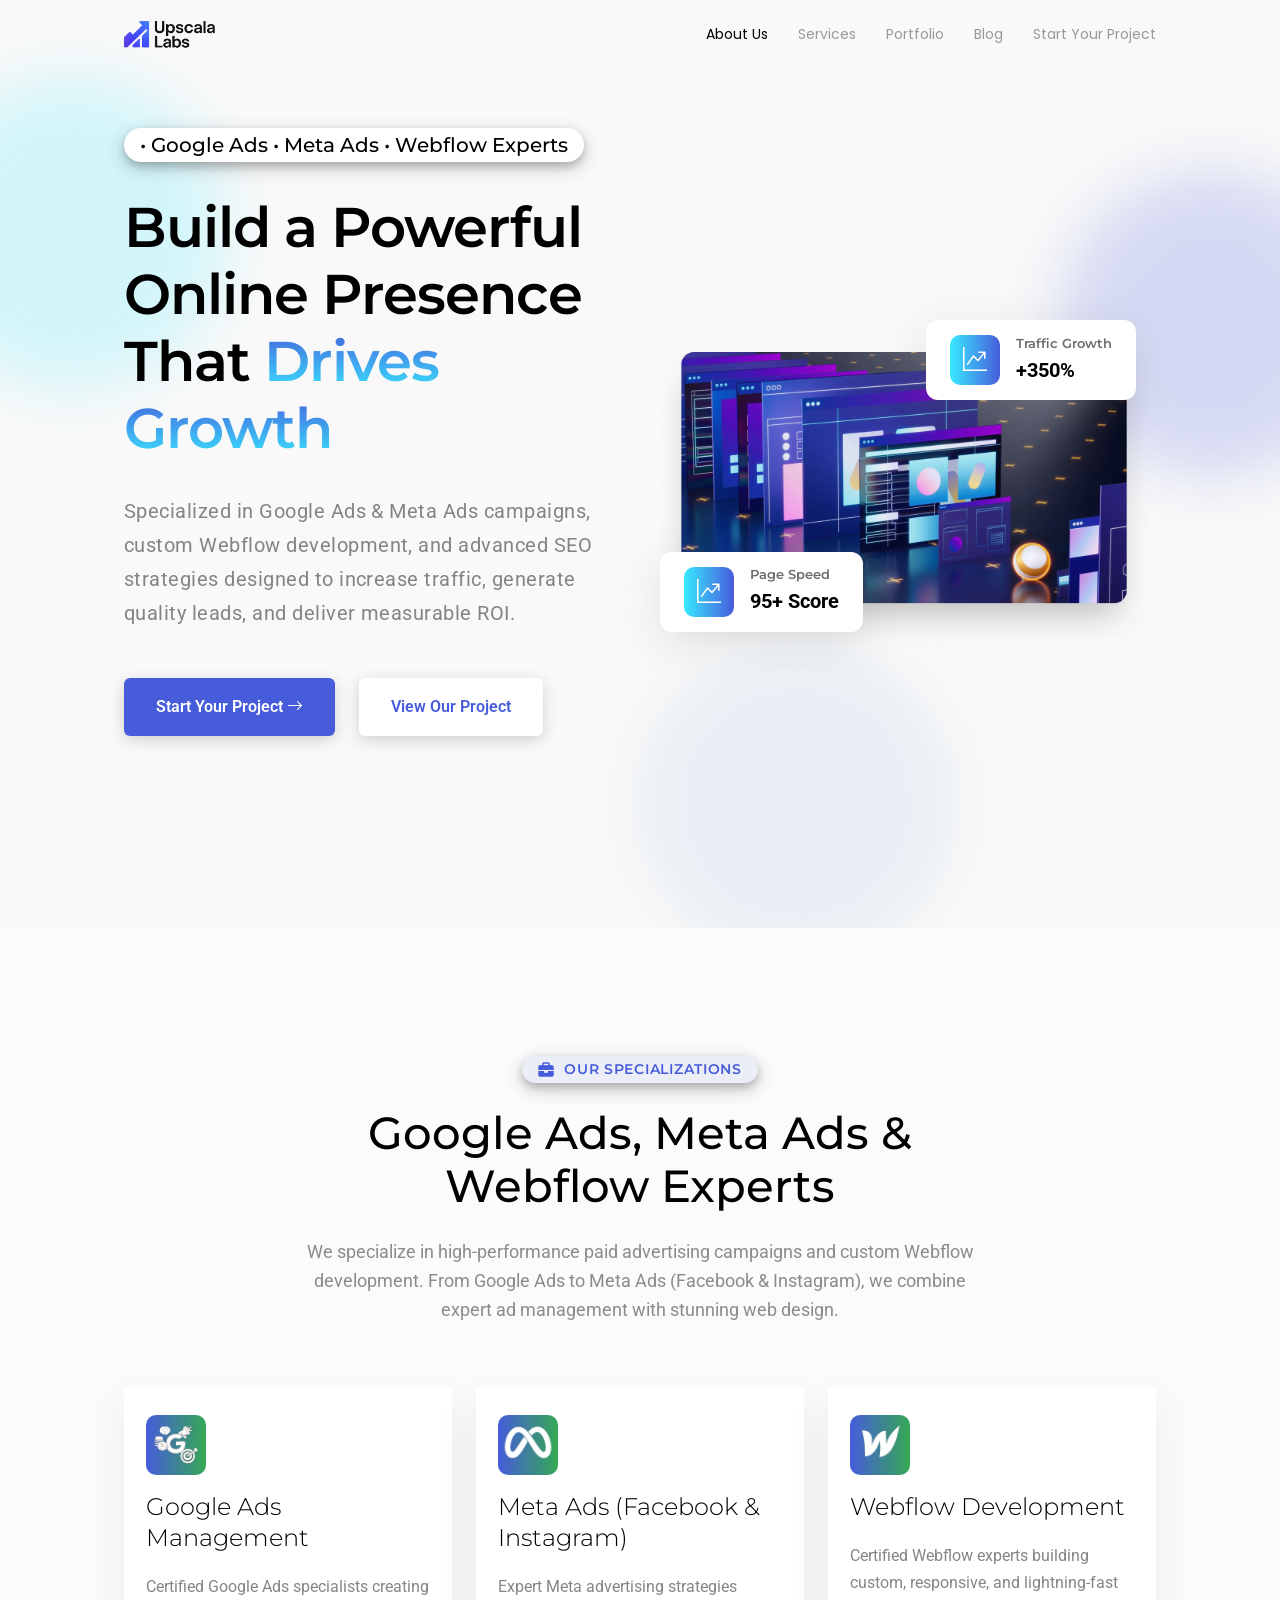
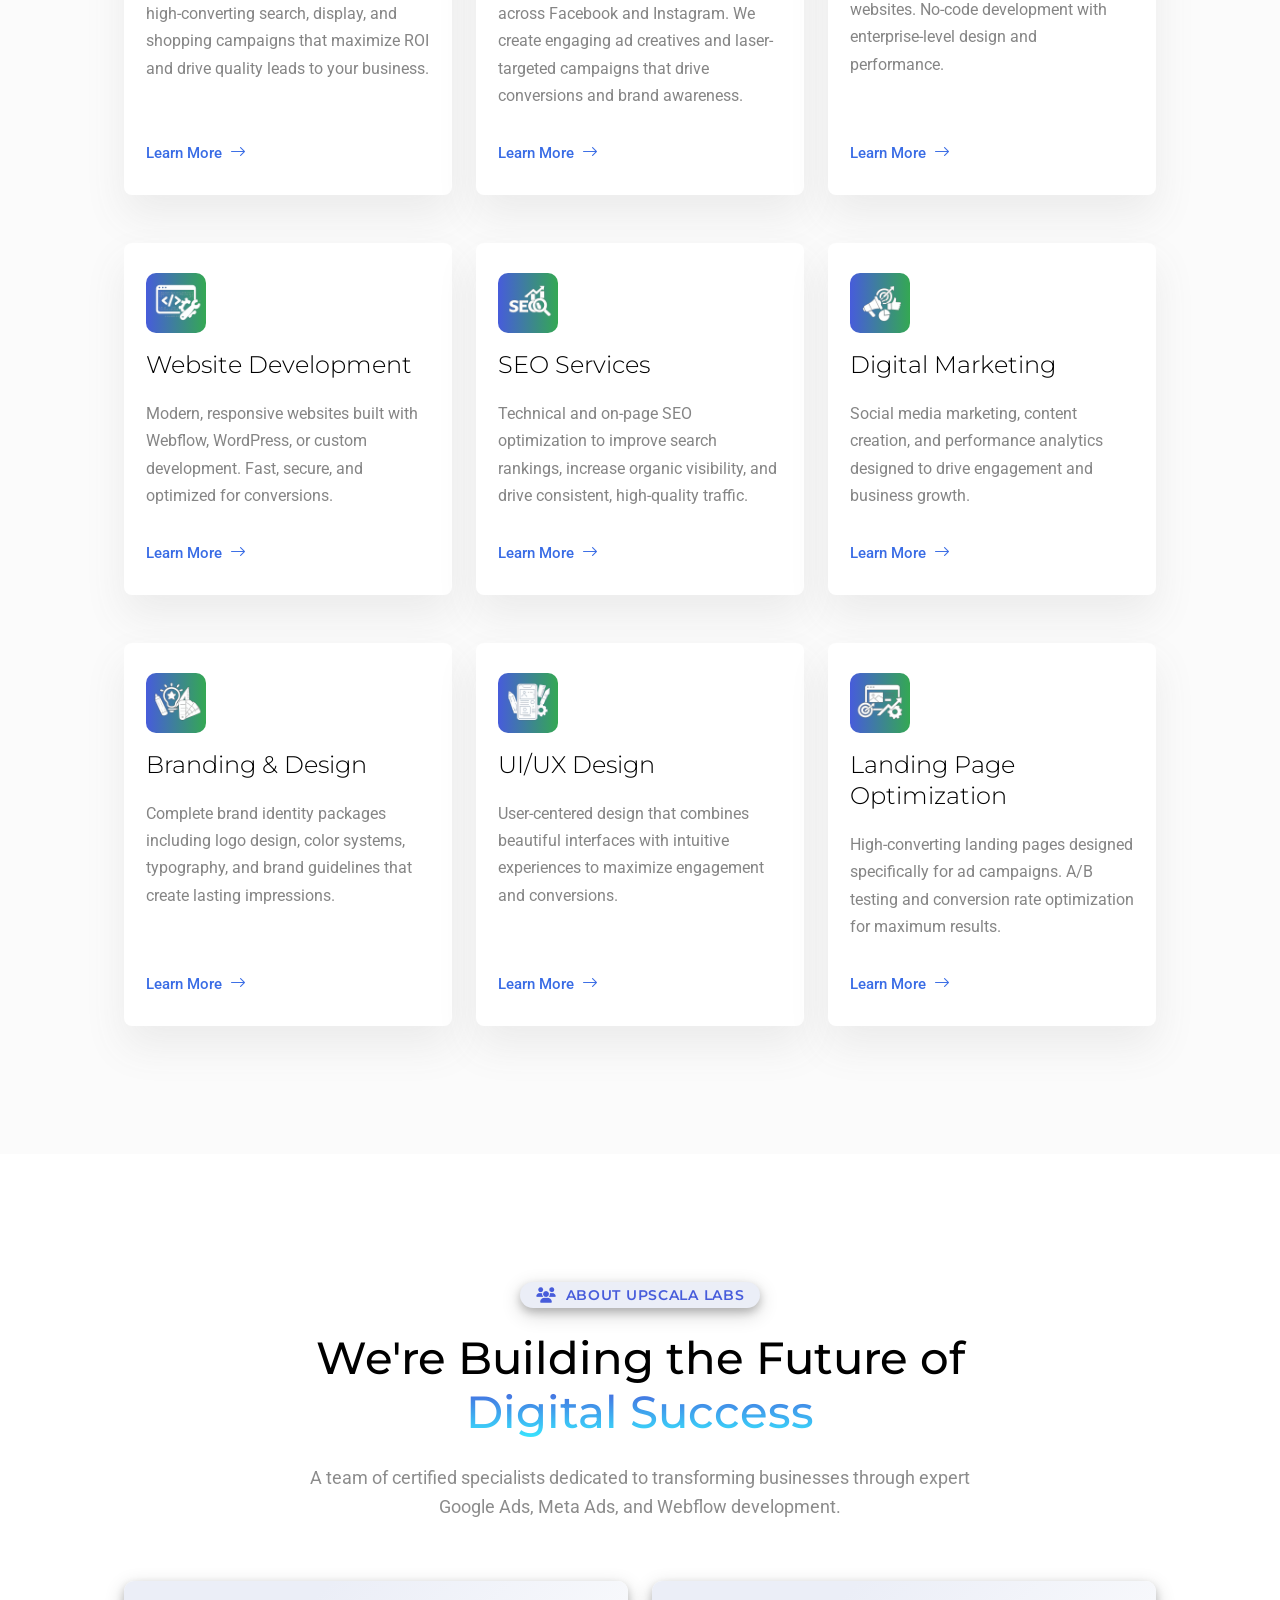
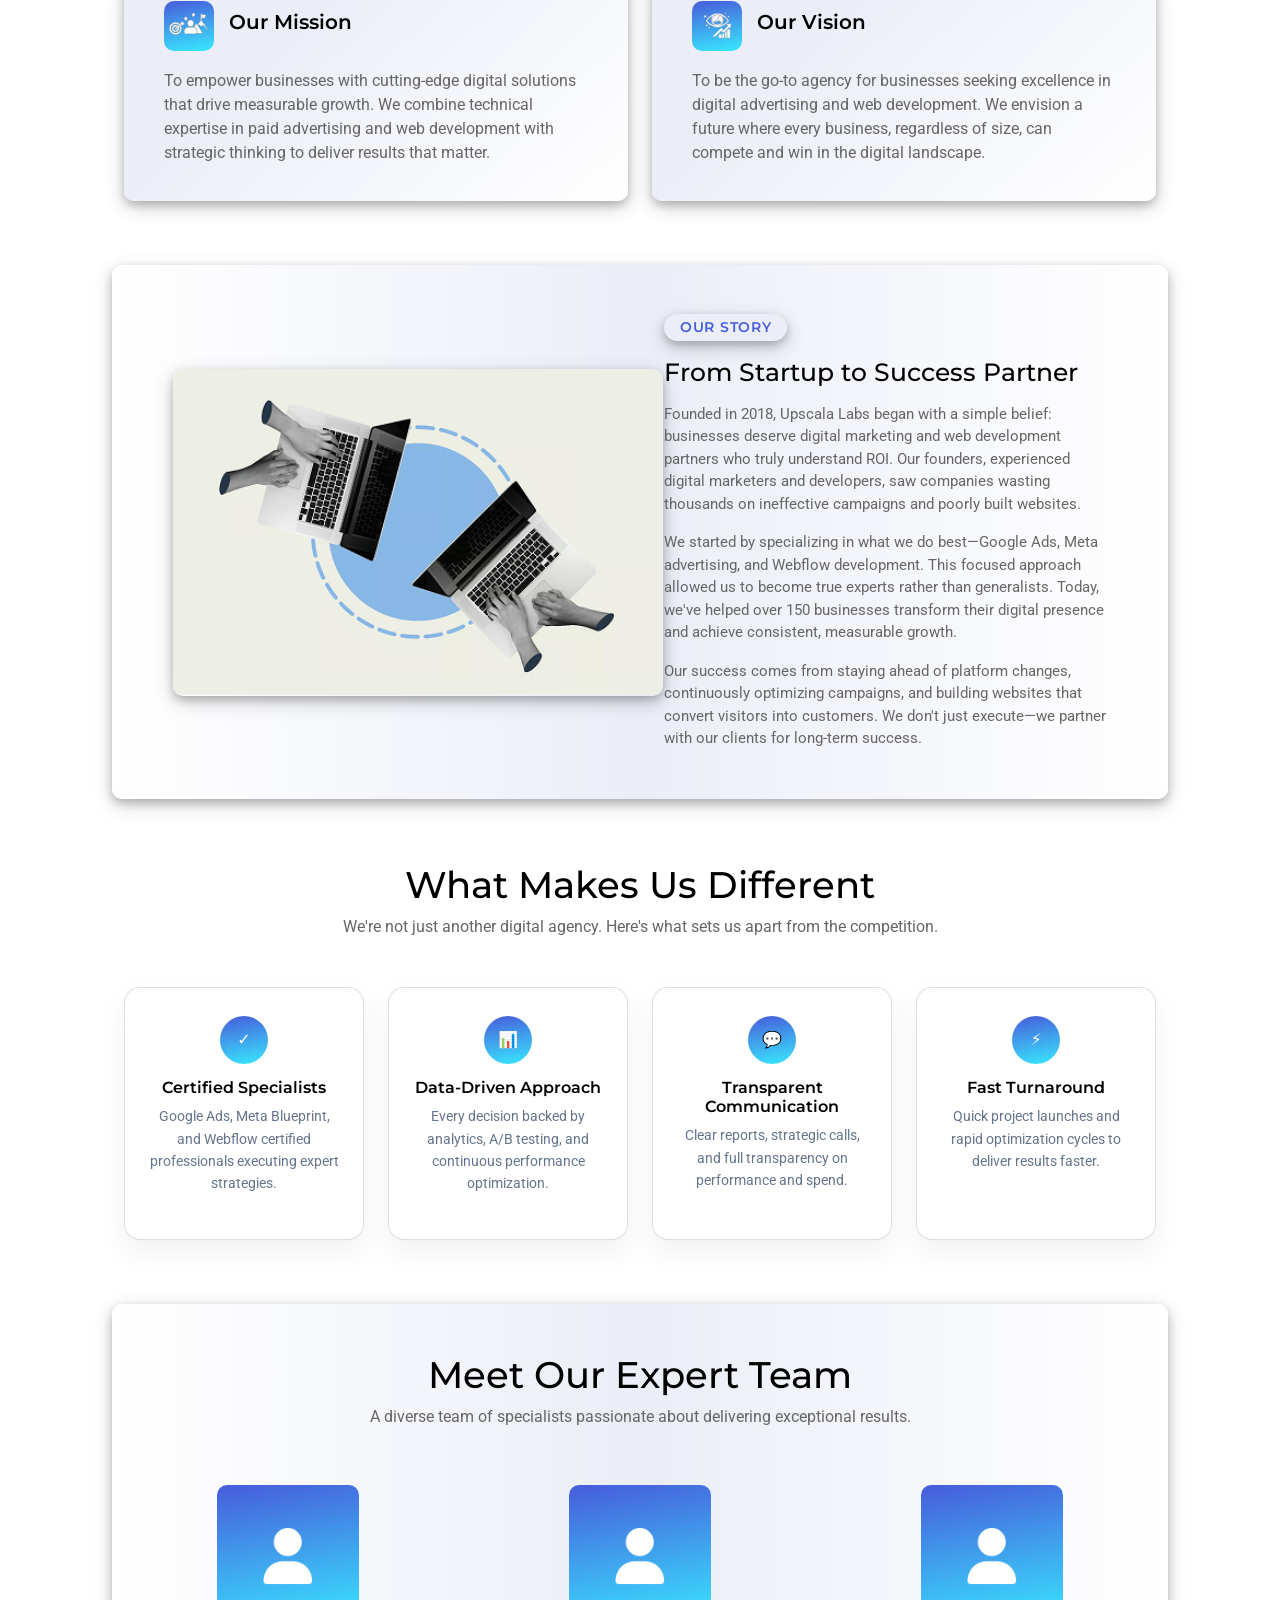
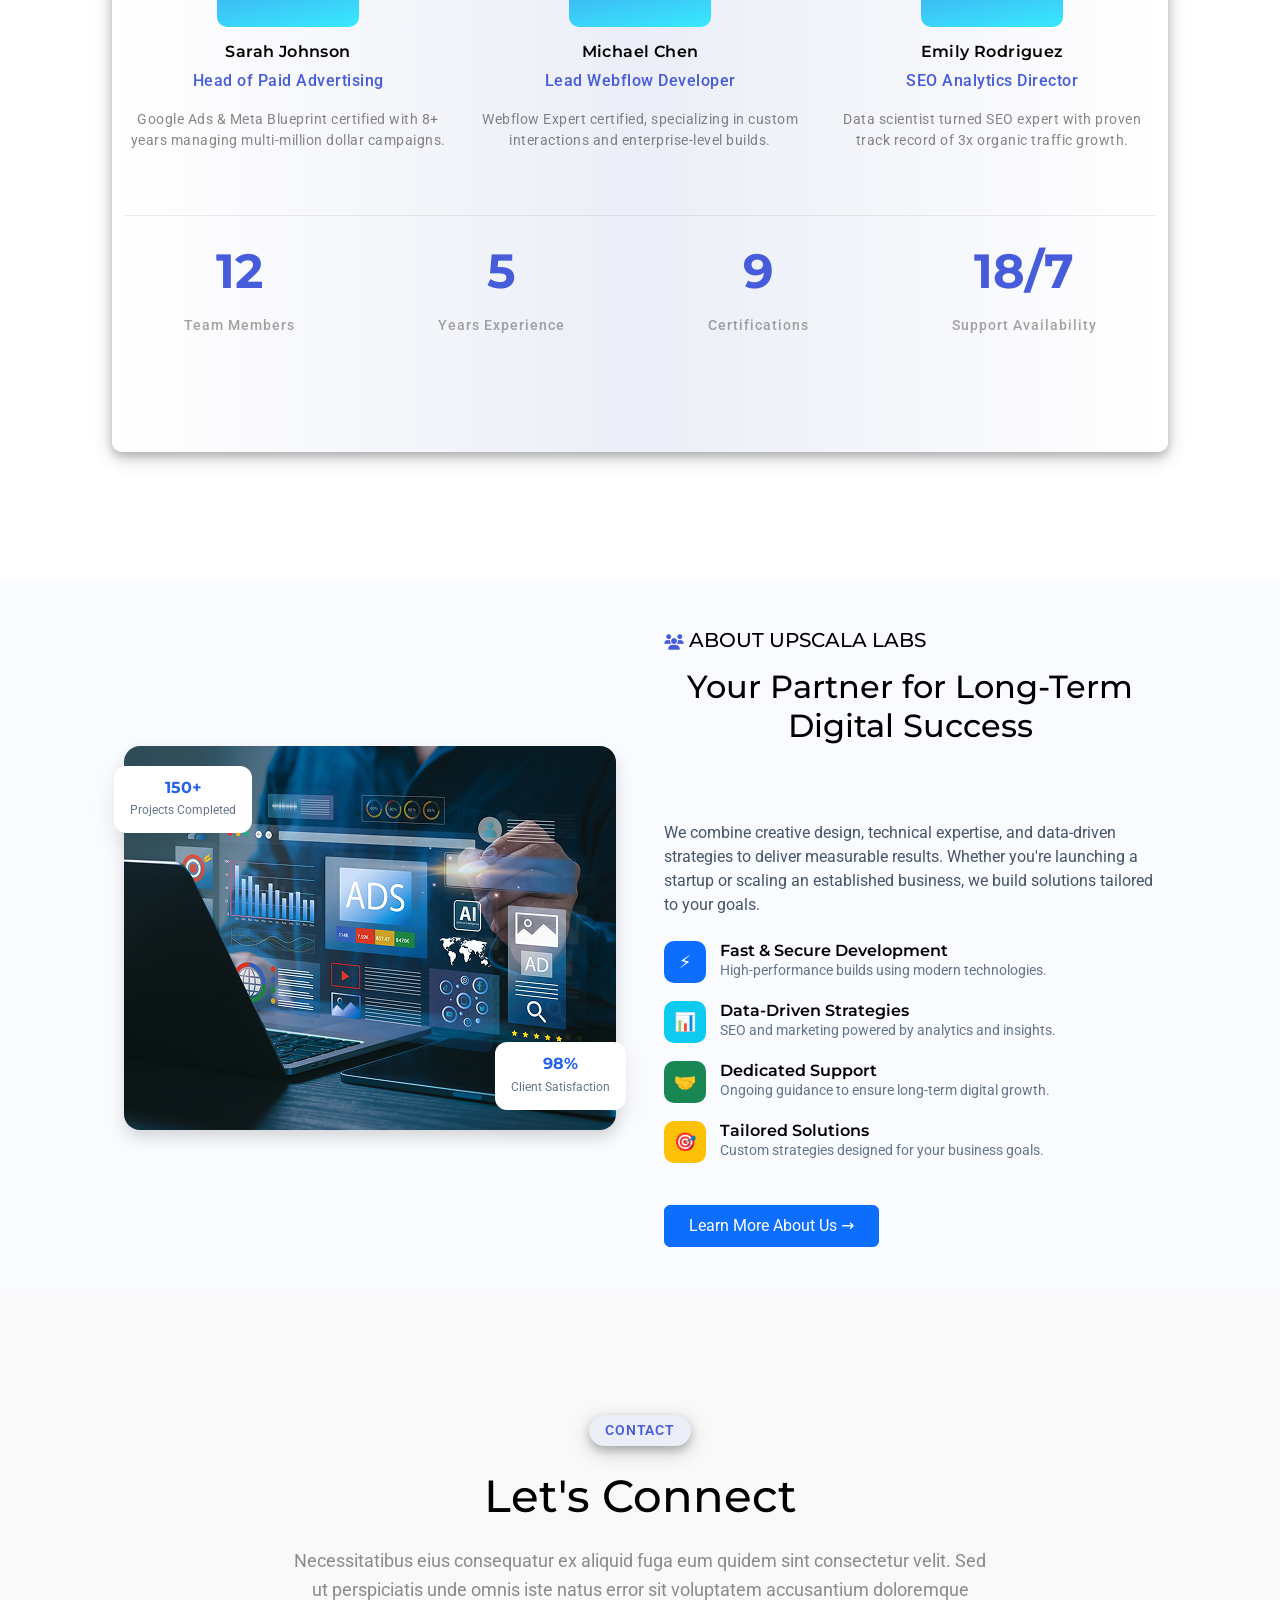
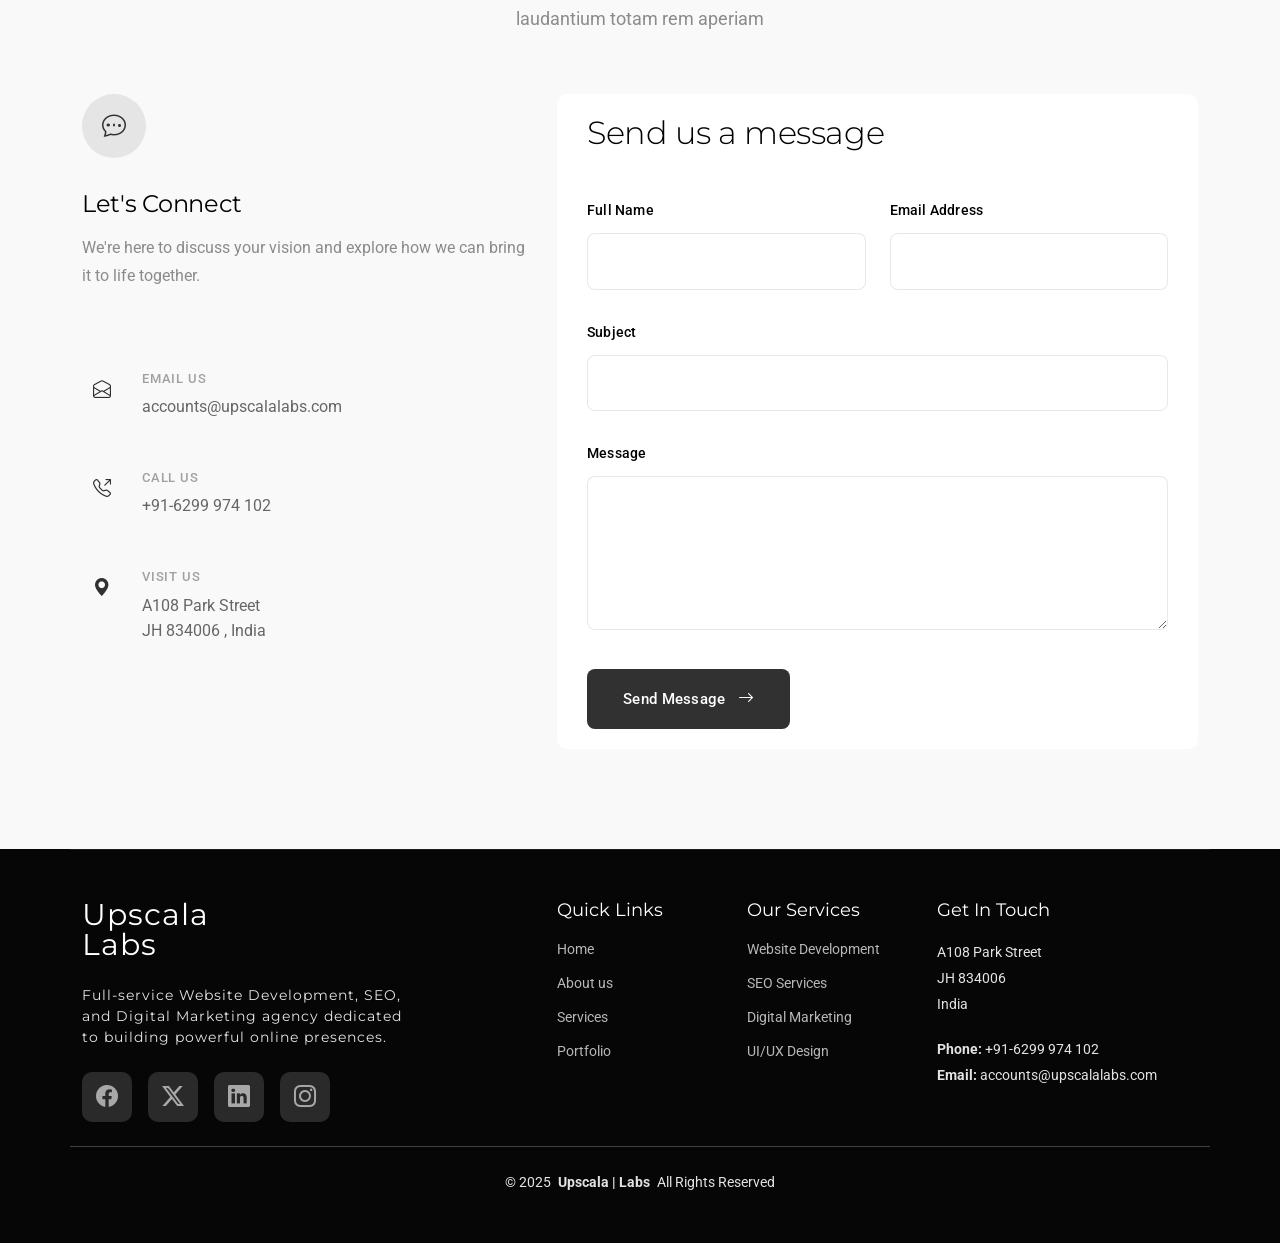
==== commit b51e1423: "code updated" ====
--- a/index.html
+++ b/index.html
@@ -562,112 +562,92 @@
     <!-- /About Section -->
 
     <!-- Why Us Section -->
-    <section id="why-us" class="why-us section">
-      <!-- Section Title -->
-      <div class="container section-title">
-        <span class="subtitle">Why Us</span>
-        <h2>Why Choose Us</h2>
-        <p>
-          Necessitatibus eius consequatur ex aliquid fuga eum quidem sint
-          consectetur velit. Sed ut perspiciatis unde omnis iste natus error
-          sit voluptatem accusantium doloremque laudantium totam rem aperiam
+     
+    <section id="why-us" class="why-choose py-5">
+  <div class="container">
+    <div class="row align-items-center g-5">
+
+      <!-- LEFT IMAGE -->
+      <div class="col-lg-6 position-relative">
+        <div class="image-wrapper">
+          <img
+            src="assets/img/whyChooseUs-img .png"
+            alt="whyChooseUs-img"
+            class="img-fluid rounded-4 shadow"
+          />
+
+          <div class="stat-badge top-left">
+            <h6>150+</h6>
+            <span>Projects Completed</span>
+          </div>
+
+          <div class="stat-badge bottom-right">
+            <h6>98%</h6>
+            <span>Client Satisfaction</span>
+          </div>
+        </div>
+      </div>
+
+      <!-- RIGHT CONTENT -->
+      <div class="col-lg-6">
+        <h5 class="subtitle"><img src="assets/img/about-subtitle-icon.png" alt="about-subtitle-icon"> ABOUT UPSCALA LABS
+        </h5>
+
+        <h2 class="section-title mt-3">
+          Your Partner for Long-Term <br />
+          Digital Success
+        </h2>
+
+        <p class="section-desc mt-3">
+          We combine creative design, technical expertise, and data-driven
+          strategies to deliver measurable results. Whether you're launching
+          a startup or scaling an established business, we build solutions
+          tailored to your goals.
         </p>
-      </div>
-      <!-- End Section Title -->
-
-      <div class="container">
-        <div class="row">
-          <div class="col-lg-6">
-            <div class="content">
-              <h2>Why Partner With Us</h2>
-              <p>
-                We deliver exceptional results through proven expertise,
-                cutting-edge innovation, and unwavering commitment to your
-                success. Our comprehensive approach ensures sustainable growth
-                and competitive advantage.
-              </p>
-            </div>
-          </div>
-          <div class="col-lg-6">
-            <div class="image-wrapper">
-              <img src="assets/img/about/about-8.webp" alt="Professional team collaboration" class="img-fluid" />
-            </div>
-          </div>
-        </div>
-
-        <div class="features-grid">
-          <div class="row g-5">
-            <div class="col-lg-6">
-              <div class="feature-item">
-                <div class="icon-wrapper">
-                  <i class="bi bi-lightbulb"></i>
-                </div>
-                <div class="feature-content">
-                  <h3>Innovation Leadership</h3>
-                  <p>
-                    We stay ahead of industry trends, implementing
-                    cutting-edge technologies and methodologies that drive
-                    transformational results for your business growth.
-                  </p>
-                </div>
-              </div>
-            </div>
-            <!-- End Feature Item -->
-
-            <div class="col-lg-6">
-              <div class="feature-item">
-                <div class="icon-wrapper">
-                  <i class="bi bi-award"></i>
-                </div>
-                <div class="feature-content">
-                  <h3>Proven Expertise</h3>
-                  <p>
-                    Our team brings decades of combined experience across
-                    multiple industries, ensuring strategic insights and
-                    tactical execution that delivers measurable outcomes.
-                  </p>
-                </div>
-              </div>
-            </div>
-            <!-- End Feature Item -->
-
-            <div class="col-lg-6">
-              <div class="feature-item">
-                <div class="icon-wrapper">
-                  <i class="bi bi-headset"></i>
-                </div>
-                <div class="feature-content">
-                  <h3>24/7 Dedicated Support</h3>
-                  <p>
-                    Round-the-clock availability with personalized attention
-                    from dedicated account managers who understand your unique
-                    challenges and objectives.
-                  </p>
-                </div>
-              </div>
-            </div>
-            <!-- End Feature Item -->
-
-            <div class="col-lg-6">
-              <div class="feature-item">
-                <div class="icon-wrapper">
-                  <i class="bi bi-graph-up-arrow"></i>
-                </div>
-                <div class="feature-content">
-                  <h3>Cost Efficiency</h3>
-                  <p>
-                    Streamlined processes and intelligent resource allocation
-                    reduce overhead while maximizing ROI, delivering premium
-                    results within your budget parameters.
-                  </p>
-                </div>
-              </div>
-            </div>
-            <!-- End Feature Item -->
-          </div>
-        </div>
-      </div>
-    </section>
+
+        <ul class="feature-list mt-4">
+          <li>
+            <span class="icon bg-primary">⚡</span>
+            <div>
+              <h6>Fast & Secure Development</h6>
+              <p>High-performance builds using modern technologies.</p>
+            </div>
+          </li>
+
+          <li>
+            <span class="icon bg-info">📊</span>
+            <div>
+              <h6>Data-Driven Strategies</h6>
+              <p>SEO and marketing powered by analytics and insights.</p>
+            </div>
+          </li>
+
+          <li>
+            <span class="icon bg-success">🤝</span>
+            <div>
+              <h6>Dedicated Support</h6>
+              <p>Ongoing guidance to ensure long-term digital growth.</p>
+            </div>
+          </li>
+
+          <li>
+            <span class="icon bg-warning">🎯</span>
+            <div>
+              <h6>Tailored Solutions</h6>
+              <p>Custom strategies designed for your business goals.</p>
+            </div>
+          </li>
+        </ul>
+
+        <a href="#" class="btn btn-primary mt-4 px-4 py-2">
+          Learn More About Us →
+        </a>
+      </div>
+
+    </div>
+  </div>
+</section>
+
     <!-- /Why Us Section -->
 
 
--- a/assets/css/main.css
+++ b/assets/css/main.css
@@ -189,6 +189,11 @@
   z-index: -1;
 }
 
+@media (max-width: 576px) {
+  .header {
+    padding: 6px 10px;
+}
+}
 /*--------------------------------------------------------------
 # Navigation Menu
 --------------------------------------------------------------*/
@@ -725,7 +730,11 @@
     scroll-margin-top: 66px;
   }
 }
-
+@media (max-width: 576px) {
+  section, .section {
+    padding: 1rem 1rem;
+}
+}
 /*--------------------------------------------------------------
 # Global Section Titles
 --------------------------------------------------------------*/
@@ -1119,6 +1128,16 @@
 
 .story-content p {
   font-size: 15px;
+}
+
+@media (max-width: 576px) {
+  .story-image img {
+    width: 100%;
+    height: auto;
+}
+  .story-section {
+    padding: 19px;
+}
 }
 
 /* ================= Common ================= */
@@ -1565,134 +1584,108 @@
 }
 
 /*--------------------------------------------------------------
-# Why Us Section
+# Why choose Us Section
 --------------------------------------------------------------*/
-.why-us {
-  padding: 100px 0;
-}
-
-.why-us .content {
-  margin-bottom: 60px;
-}
-
-.why-us .content h2 {
-  font-size: 2.5rem;
-  font-weight: 300;
-  margin-bottom: 30px;
-  line-height: 1.2;
-}
-
-@media (max-width: 768px) {
-  .why-us .content h2 {
-    font-size: 2rem;
-  }
-}
-
-.why-us .content p {
-  font-size: 1.125rem;
-  line-height: 1.7;
-  color: color-mix(in srgb, var(--default-color), transparent 20%);
+.why-choose {
+  background: #f9fbff;
+}
+
+.section-tag {
+  display: inline-block;
+  padding: 6px 14px;
+  font-size: 13px;
+  font-weight: 600;
+  color: #3b5cff;
+  background: rgba(59, 92, 255, 0.1);
+  border-radius: 20px;
+}
+
+/* .section-title {
+  font-size: 36px;
+  font-weight: 700;
+  line-height: 1.3;
+  color: #0f172a;
+} */
+
+.section-desc {
+  color: #475569;
+  max-width: 520px;
+}
+
+.image-wrapper {
+  position: relative;
+}
+
+.image-wrapper img {
+    width: 576px;
+    height: 384px;
+    object-fit: cover;
+}
+
+.stat-badge {
+  position: absolute;
+  background: #ffffff;
+  padding: 12px 16px;
+  border-radius: 12px;
+  box-shadow: 0 10px 25px rgba(0, 0, 0, 0.08);
+  text-align: center;
+}
+
+.stat-badge h6 {
+  font-weight: 700;
   margin: 0;
-}
-
-.why-us .image-wrapper {
-  position: relative;
-}
-
-.why-us .image-wrapper img {
-  border-radius: 8px;
-  box-shadow: 0 20px 40px color-mix(in srgb, var(--default-color), transparent 85%);
-  transition: transform 0.4s ease-in-out;
-}
-
-.why-us .image-wrapper img:hover {
-  transform: translateY(-8px);
-}
-
-.why-us .features-grid {
-  margin-top: 80px;
-}
-
-.why-us .feature-item {
-  display: flex;
-  gap: 25px;
-  padding: 40px 0;
-  transition: transform 0.3s ease-in-out;
-}
-
-.why-us .feature-item:hover {
-  transform: translateY(-5px);
-}
-
-.why-us .feature-item:hover .icon-wrapper {
-  background-color: var(--accent-color);
-  color: var(--contrast-color);
-  transform: scale(1.1);
-}
-
-@media (max-width: 768px) {
-  .why-us .feature-item {
-    flex-direction: column;
-    text-align: center;
-    gap: 20px;
-    padding: 30px 0;
-  }
-}
-
-.why-us .icon-wrapper {
-  flex-shrink: 0;
-  width: 70px;
-  height: 70px;
-  border-radius: 50%;
-  background-color: color-mix(in srgb, var(--accent-color), transparent 90%);
-  color: var(--accent-color);
+  color: #2563eb;
+}
+
+.stat-badge span {
+  font-size: 12px;
+  color: #64748b;
+}
+
+.top-left {
+  top: 20px;
+  left: -10px;
+}
+
+.bottom-right {
+  bottom: 20px;
+  right: -10px;
+}
+
+.feature-list {
+  list-style: none;
+  padding: 0;
+  margin: 0;
+}
+
+.feature-list li {
+  display: flex;
+  gap: 14px;
+  margin-bottom: 18px;
+}
+
+.feature-list .icon {
+  width: 42px;
+  height: 42px;
+  border-radius: 10px;
   display: flex;
   align-items: center;
   justify-content: center;
-  font-size: 1.75rem;
-  transition: all 0.4s ease-in-out;
-}
-
-@media (max-width: 768px) {
-  .why-us .icon-wrapper {
-    margin: 0 auto;
-  }
-}
-
-.why-us .feature-content {
-  flex: 1;
-}
-
-.why-us .feature-content h3 {
-  font-size: 1.5rem;
-  font-weight: 400;
-  margin-bottom: 15px;
-  line-height: 1.3;
-}
-
-@media (max-width: 768px) {
-  .why-us .feature-content h3 {
-    font-size: 1.25rem;
-  }
-}
-
-.why-us .feature-content p {
-  font-size: 1rem;
-  line-height: 1.7;
-  color: color-mix(in srgb, var(--default-color), transparent 25%);
+  color: #fff;
+  font-size: 18px;
+}
+
+.feature-list h6 {
   margin: 0;
-}
-
-@media (max-width: 992px) {
-  .why-us .content {
-    margin-bottom: 40px;
-    text-align: center;
-  }
-
-  .why-us .features-grid {
-    margin-top: 60px;
-  }
-}
+  font-weight: 600;
+}
+
+.feature-list p {
+  margin: 0;
+  font-size: 14px;
+  color: #64748b;
+}
+
 
 /*--------------------------------------------------------------
 # Contact Section
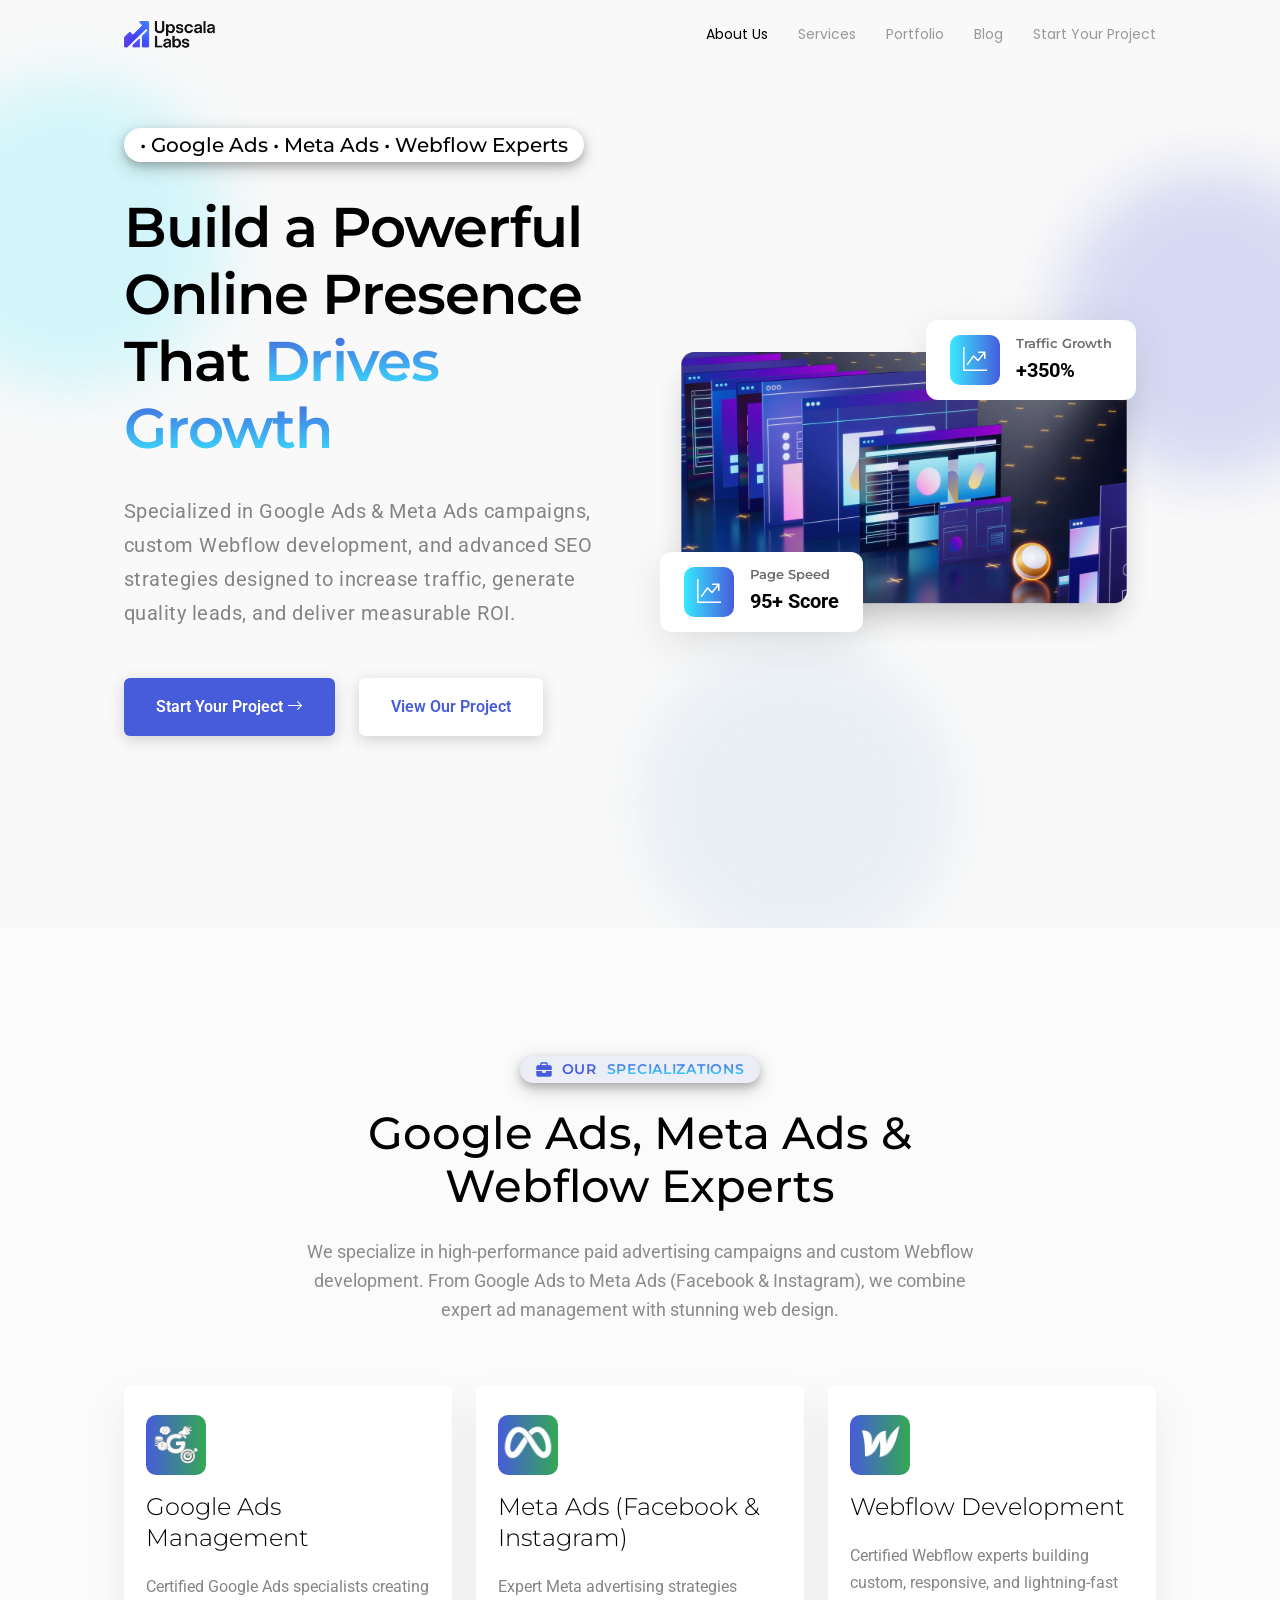
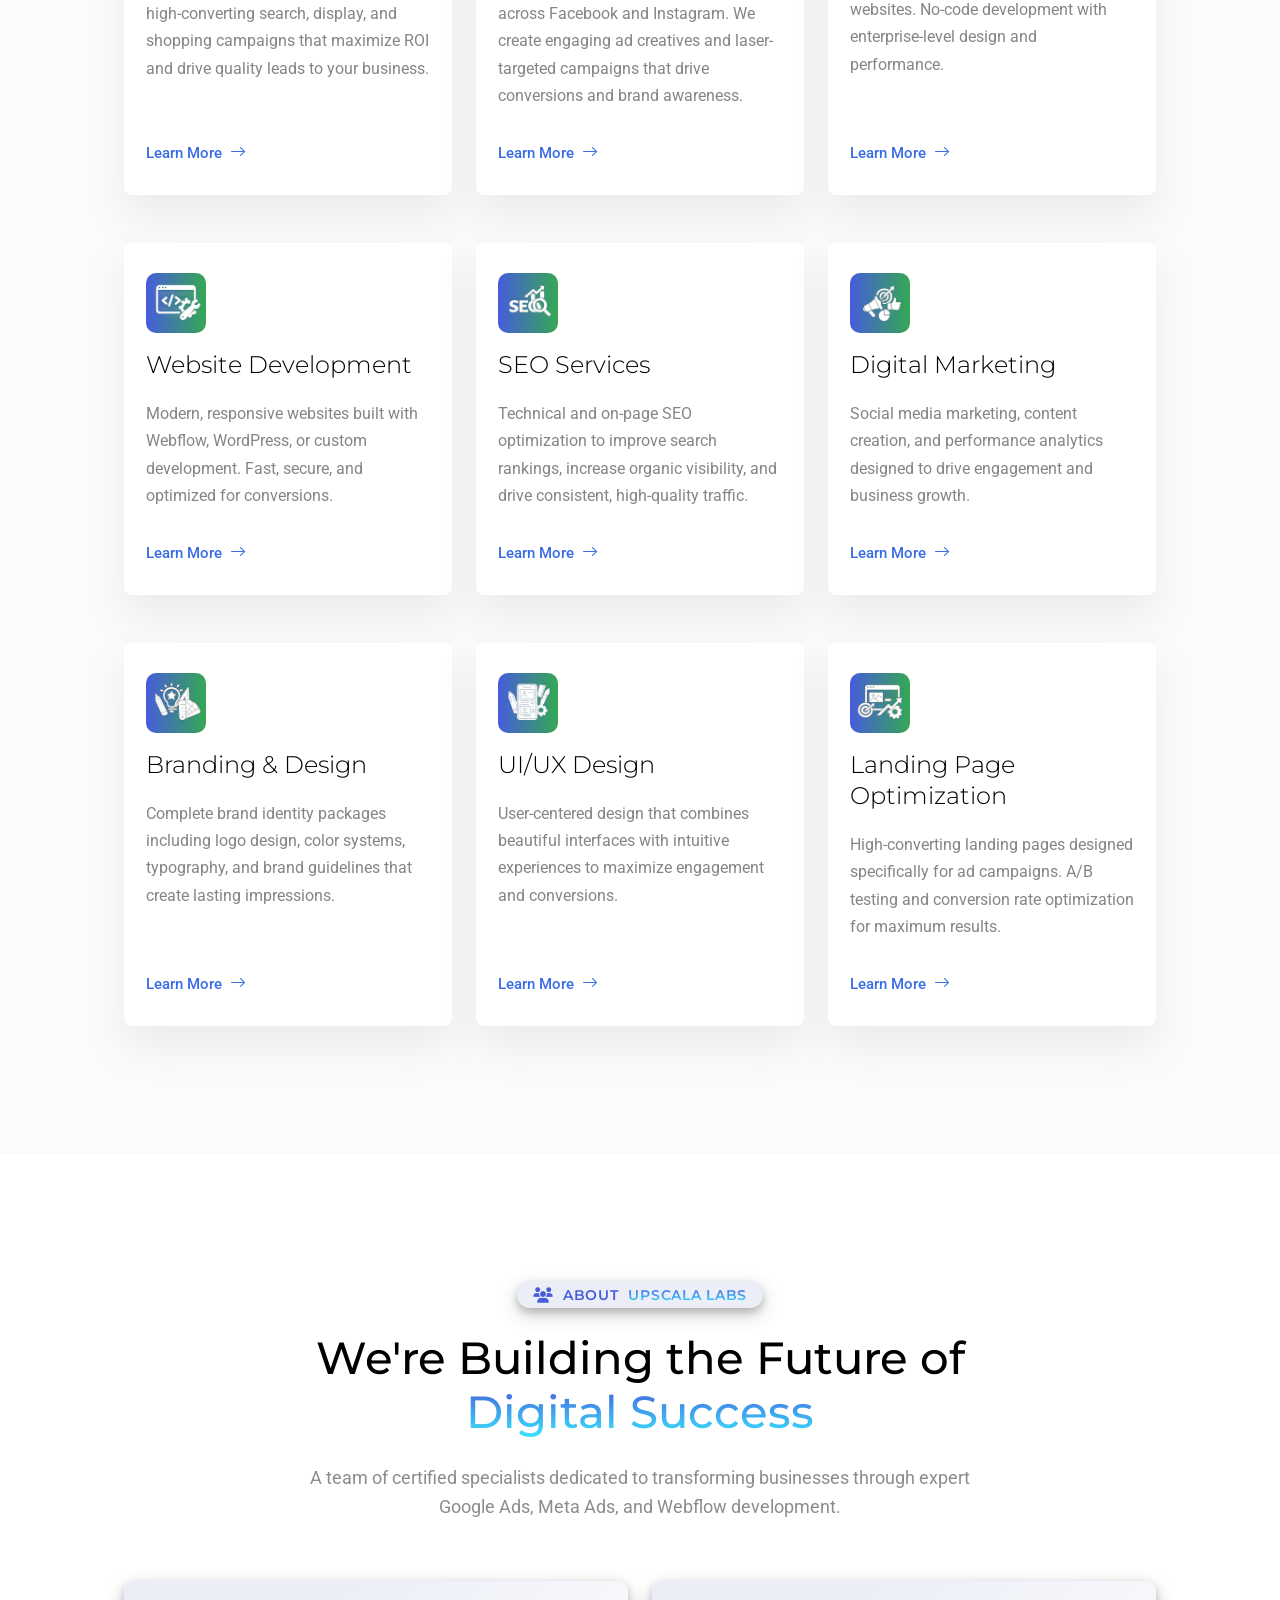
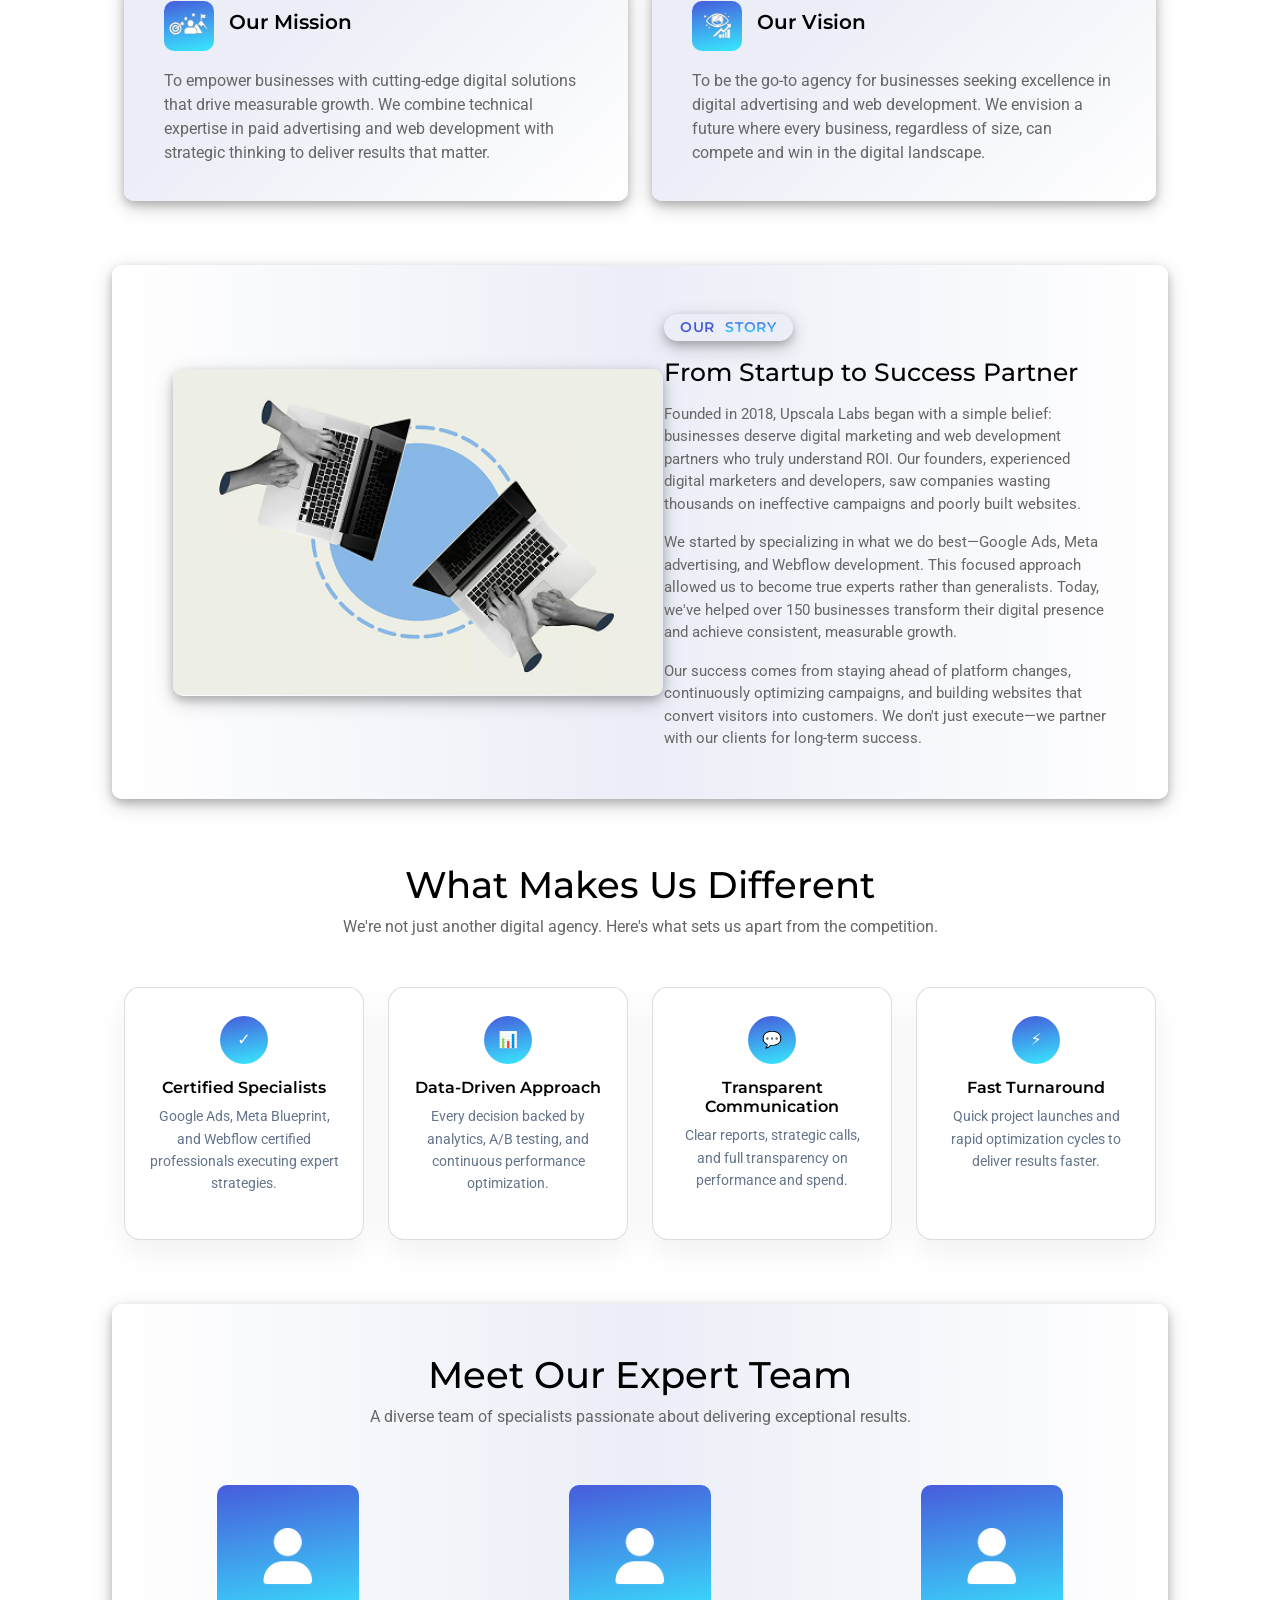
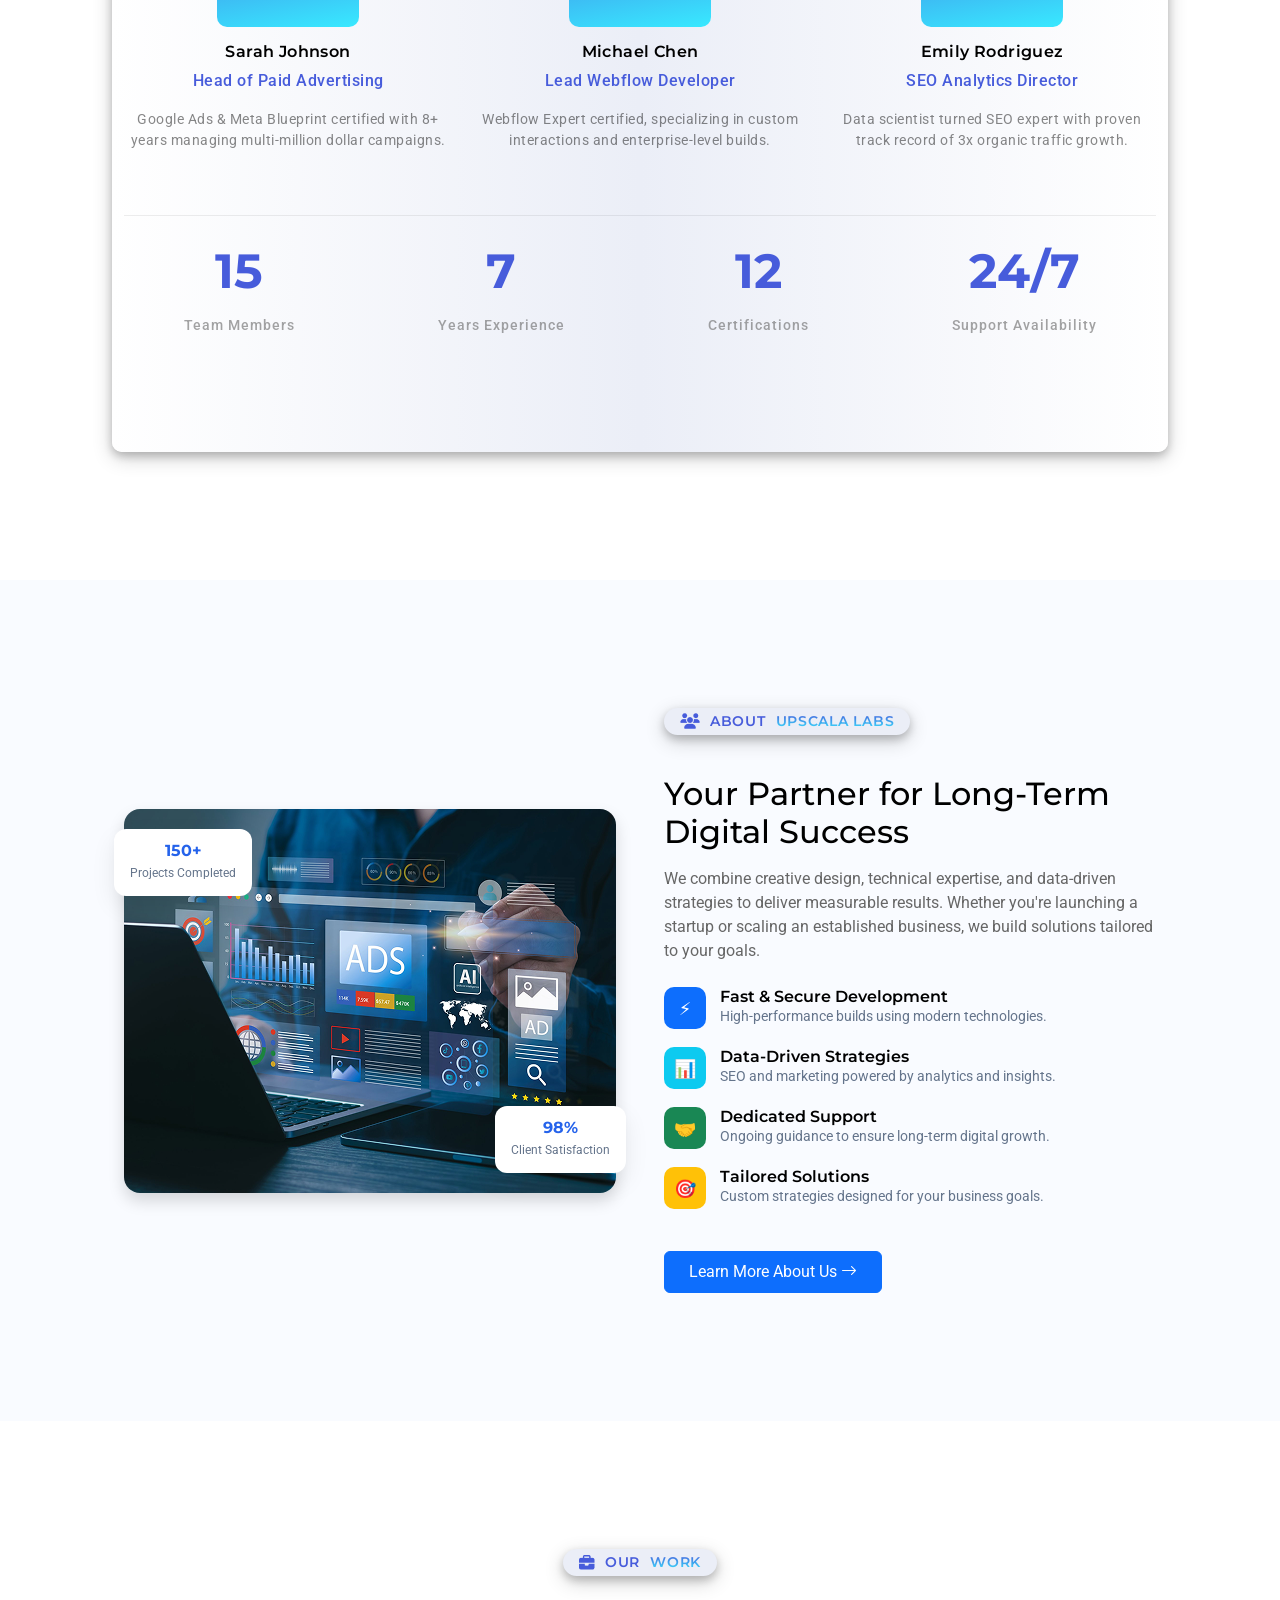
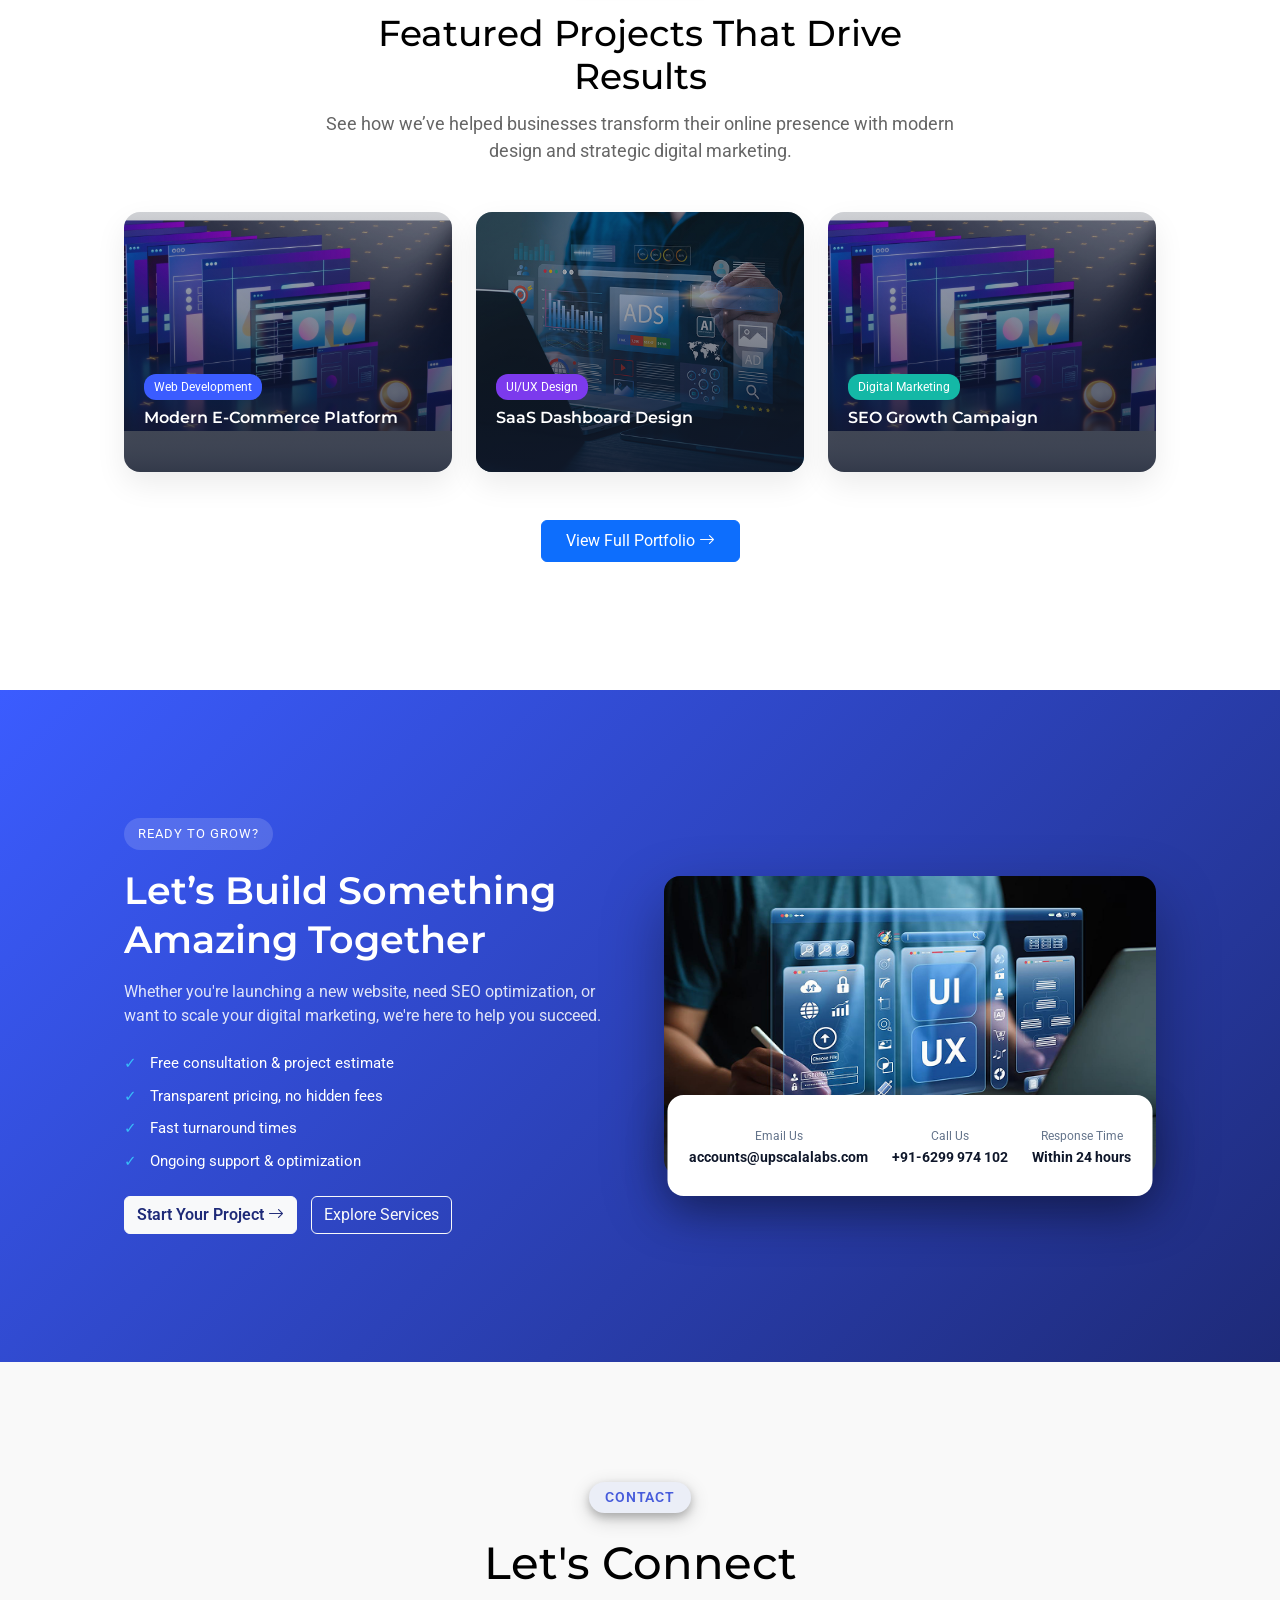
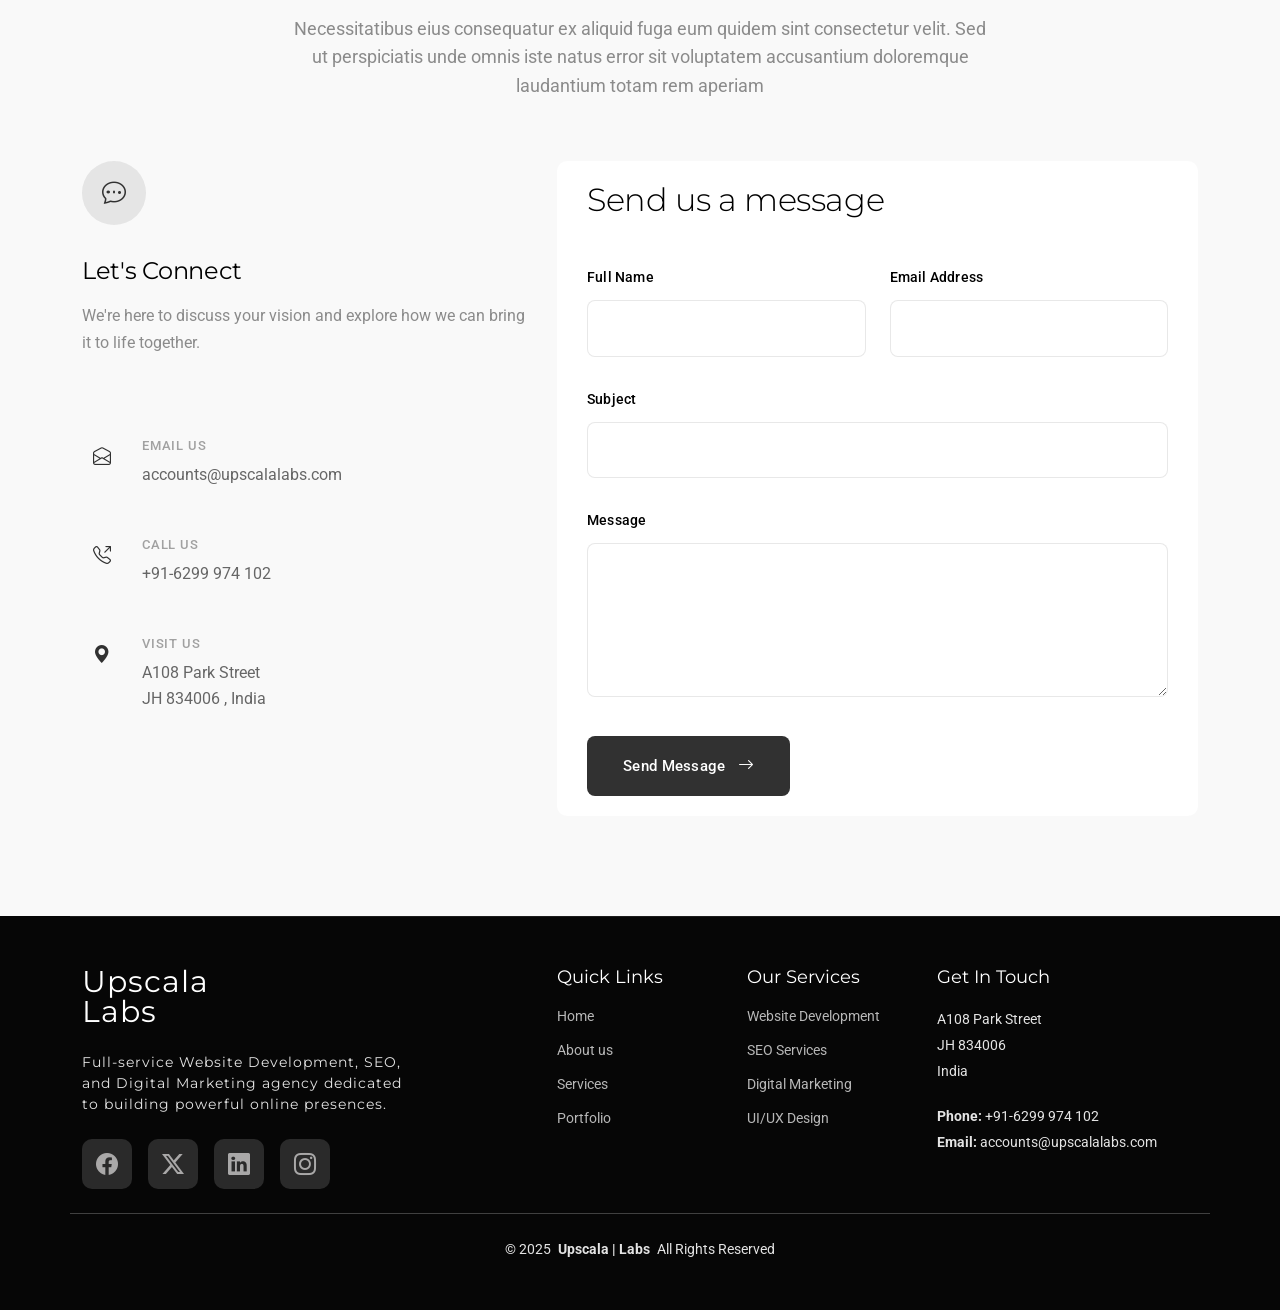
==== commit 84bab0ae: "update three section with css" ====
--- a/index.html
+++ b/index.html
@@ -121,7 +121,8 @@
       <!-- Section Title -->
       <div class="container section-title">
         <h5 class="subtitle"><img src="assets/img/service-subtitle-icon.png" alt="service-subtitle-icon"> OUR
-          SPECIALIZATIONS</h5>
+          <span class="heading-linear-color">SPECIALIZATIONS</span>
+        </h5>
         <h2>Google Ads, Meta Ads & Webflow Experts</h2>
         <p>
           We specialize in high-performance paid advertising campaigns and custom Webflow
@@ -323,7 +324,8 @@
     <section id="about" class="about section">
       <!-- Section Title -->
       <div class="container section-title" data-aos="fade-up">
-        <h5 class="subtitle"><img src="assets/img/about-subtitle-icon.png" alt="about-subtitle-icon"> ABOUT UPSCALA LABS
+        <h5 class="subtitle"><img src="assets/img/about-subtitle-icon.png" alt="about-subtitle-icon"> ABOUT <span
+            class="heading-linear-color">UPSCALA LABS</span>
         </h5>
         <h2>We're Building the Future of
           <span class="heading-linear-color">Digital Success</span>
@@ -389,7 +391,7 @@
               <!-- Content -->
               <div class="col-lg-6">
                 <div class="story-content">
-                  <h5 class="subtitle"> Our Story
+                  <h5 class="subtitle"> Our <span class="heading-linear-color">Story</span>
                   </h5>
                   <h2>From Startup to Success Partner</h2>
 
@@ -561,95 +563,230 @@
     </section>
     <!-- /About Section -->
 
-    <!-- Why Us Section -->
-     
-    <section id="why-us" class="why-choose py-5">
+    <!-- Why Us Section start-->
+
+    <section id="why-us" class="why-choose">
+      <div class="container">
+        <div class="row align-items-center g-5">
+
+          <!-- LEFT IMAGE -->
+          <div class="col-lg-6 position-relative">
+            <div class="image-wrapper">
+              <img src="assets/img/whyChooseUs-img .png" alt="whyChooseUs-img" class="img-fluid rounded-4 shadow" />
+
+              <div class="stat-badge top-left">
+                <h6>150+</h6>
+                <span>Projects Completed</span>
+              </div>
+
+              <div class="stat-badge bottom-right">
+                <h6>98%</h6>
+                <span>Client Satisfaction</span>
+              </div>
+            </div>
+          </div>
+
+          <!-- RIGHT CONTENT -->
+          <div class="col-lg-6">
+            <h5 class="subtitle"><img src="assets/img/about-subtitle-icon.png" alt="about-subtitle-icon"> ABOUT <span
+                class="heading-linear-color">UPSCALA LABS</span>
+            </h5>
+
+            <h2 class="section-title mt-3">
+              Your Partner for Long-Term <br />
+              Digital Success
+            </h2>
+
+            <p class="section-desc mt-3">
+              We combine creative design, technical expertise, and data-driven
+              strategies to deliver measurable results. Whether you're launching
+              a startup or scaling an established business, we build solutions
+              tailored to your goals.
+            </p>
+
+            <ul class="feature-list mt-4">
+              <li>
+                <span class="icon bg-primary">⚡</span>
+                <div>
+                  <h6>Fast & Secure Development</h6>
+                  <p>High-performance builds using modern technologies.</p>
+                </div>
+              </li>
+
+              <li>
+                <span class="icon bg-info">📊</span>
+                <div>
+                  <h6>Data-Driven Strategies</h6>
+                  <p>SEO and marketing powered by analytics and insights.</p>
+                </div>
+              </li>
+
+              <li>
+                <span class="icon bg-success">🤝</span>
+                <div>
+                  <h6>Dedicated Support</h6>
+                  <p>Ongoing guidance to ensure long-term digital growth.</p>
+                </div>
+              </li>
+
+              <li>
+                <span class="icon bg-warning">🎯</span>
+                <div>
+                  <h6>Tailored Solutions</h6>
+                  <p>Custom strategies designed for your business goals.</p>
+                </div>
+              </li>
+            </ul>
+
+            <a href="#" class="btn btn-primary mt-4 px-4 py-2">
+              Learn More About Us
+              <i class="bi bi-arrow-right"></i>
+            </a>
+          </div>
+
+        </div>
+      </div>
+    </section>
+
+    <!-- /Why Us Section -->
+
+    <!-- featured-projects Section start-->
+    <section class="featured-projects">
+      <div class="container text-center">
+
+        <h5 class="subtitle"><img src="assets/img/our-work-icon.png" alt="about-subtitle-icon"> OUR <span
+                class="heading-linear-color">WORK</span>
+            </h5>
+
+        <h2 class="section-heading">
+          Featured Projects That Drive <br class="d-none d-md-block" />
+          Results
+        </h2>
+
+        <p class="section-subtext mx-auto">
+          See how we’ve helped businesses transform their online presence with
+          modern design and strategic digital marketing.
+        </p>
+
+        <div class="row g-4 mt-4">
+
+          <!-- CARD -->
+          <div class="col-lg-4 col-md-6">
+            <article class="project-card">
+              <img src="assets/img/hero-Overlay+Shadow.png" alt="E-commerce Platform" />
+              <div class="project-overlay">
+                <span class="project-tag">Web Development</span>
+                <h5>Modern E-Commerce Platform</h5>
+              </div>
+            </article>
+          </div>
+
+          <!-- CARD -->
+          <div class="col-lg-4 col-md-6">
+            <article class="project-card">
+              <img src="assets/img/why-choose-left-img .png" alt="SaaS Dashboard" />
+              <div class="project-overlay">
+                <span class="project-tag purple">UI/UX Design</span>
+                <h5>SaaS Dashboard Design</h5>
+              </div>
+            </article>
+          </div>
+
+          <!-- CARD -->
+          <div class="col-lg-4 col-md-6 mx-md-auto">
+            <article class="project-card">
+              <img src="assets/img/hero-Overlay+Shadow.png" alt="SEO Campaign" />
+              <div class="project-overlay">
+                <span class="project-tag teal">Digital Marketing</span>
+                <h5>SEO Growth Campaign</h5>
+              </div>
+            </article>
+          </div>
+
+        </div>
+
+        <a href="#" class="btn btn-primary mt-5 px-4 py-2">
+          View Full Portfolio 
+          <i class="bi bi-arrow-right"></i>
+        </a>
+
+      </div>
+    </section>
+
+    <!-- featured-projects Section end-->
+
+    <!-- cta Section start-->
+
+    <section class="cta-section">
   <div class="container">
-    <div class="row align-items-center g-5">
-
-      <!-- LEFT IMAGE -->
-      <div class="col-lg-6 position-relative">
-        <div class="image-wrapper">
-          <img
-            src="assets/img/whyChooseUs-img .png"
-            alt="whyChooseUs-img"
-            class="img-fluid rounded-4 shadow"
-          />
-
-          <div class="stat-badge top-left">
-            <h6>150+</h6>
-            <span>Projects Completed</span>
-          </div>
-
-          <div class="stat-badge bottom-right">
-            <h6>98%</h6>
-            <span>Client Satisfaction</span>
-          </div>
-        </div>
-      </div>
-
-      <!-- RIGHT CONTENT -->
-      <div class="col-lg-6">
-        <h5 class="subtitle"><img src="assets/img/about-subtitle-icon.png" alt="about-subtitle-icon"> ABOUT UPSCALA LABS
-        </h5>
-
-        <h2 class="section-title mt-3">
-          Your Partner for Long-Term <br />
-          Digital Success
-        </h2>
-
-        <p class="section-desc mt-3">
-          We combine creative design, technical expertise, and data-driven
-          strategies to deliver measurable results. Whether you're launching
-          a startup or scaling an established business, we build solutions
-          tailored to your goals.
-        </p>
-
-        <ul class="feature-list mt-4">
-          <li>
-            <span class="icon bg-primary">⚡</span>
-            <div>
-              <h6>Fast & Secure Development</h6>
-              <p>High-performance builds using modern technologies.</p>
-            </div>
-          </li>
-
-          <li>
-            <span class="icon bg-info">📊</span>
-            <div>
-              <h6>Data-Driven Strategies</h6>
-              <p>SEO and marketing powered by analytics and insights.</p>
-            </div>
-          </li>
-
-          <li>
-            <span class="icon bg-success">🤝</span>
-            <div>
-              <h6>Dedicated Support</h6>
-              <p>Ongoing guidance to ensure long-term digital growth.</p>
-            </div>
-          </li>
-
-          <li>
-            <span class="icon bg-warning">🎯</span>
-            <div>
-              <h6>Tailored Solutions</h6>
-              <p>Custom strategies designed for your business goals.</p>
-            </div>
-          </li>
-        </ul>
-
-        <a href="#" class="btn btn-primary mt-4 px-4 py-2">
-          Learn More About Us →
-        </a>
-      </div>
-
+    <div class="cta-wrapper">
+      <div class="row align-items-center g-5">
+
+        <!-- LEFT CONTENT -->
+        <div class="col-lg-6">
+          <span class="cta-badge">Ready to Grow?</span>
+
+          <h2 class="cta-title mt-3">
+            Let’s Build Something <br />
+            Amazing Together
+          </h2>
+
+          <p class="cta-desc mt-3">
+            Whether you're launching a new website, need SEO optimization,
+            or want to scale your digital marketing, we're here to help you
+            succeed.
+          </p>
+
+          <ul class="cta-list mt-4">
+            <li>Free consultation & project estimate</li>
+            <li>Transparent pricing, no hidden fees</li>
+            <li>Fast turnaround times</li>
+            <li>Ongoing support & optimization</li>
+          </ul>
+
+          <div class="cta-actions mt-4">
+            <a href="#" class="btn btn-light primary-btn">
+              Start Your Project 
+              <i class="bi bi-arrow-right"></i>
+            </a>
+            <a href="#" class="btn btn-outline-light">
+              Explore Services
+            </a>
+          </div>
+        </div>
+
+        <!-- RIGHT IMAGE + CONTACT CARD -->
+        <div class="col-lg-6 position-relative">
+          <div class="cta-image">
+            <img
+              src="assets/img/cta-ready-to-grow.png"
+              alt="UI UX Dashboard cta"
+              class="img-fluid rounded-4"
+            />
+
+            <div class="contact-card">
+              <div>
+                <span>Email Us</span>
+                <strong>accounts@upscalalabs.com</strong>
+              </div>
+              <div>
+                <span>Call Us</span>
+                <strong>+91-6299 974 102</strong>
+              </div>
+              <div>
+                <span>Response Time</span>
+                <strong>Within 24 hours</strong>
+              </div>
+            </div>
+          </div>
+        </div>
+
+      </div>
     </div>
   </div>
 </section>
 
-    <!-- /Why Us Section -->
-
+<!-- cta Section End-->
 
 
     <!-- Contact Section -->
--- a/assets/css/main.css
+++ b/assets/css/main.css
@@ -192,8 +192,9 @@
 @media (max-width: 576px) {
   .header {
     padding: 6px 10px;
-}
-}
+  }
+}
+
 /*--------------------------------------------------------------
 # Navigation Menu
 --------------------------------------------------------------*/
@@ -730,11 +731,15 @@
     scroll-margin-top: 66px;
   }
 }
+
 @media (max-width: 576px) {
-  section, .section {
+
+  section,
+  .section {
     padding: 1rem 1rem;
-}
-}
+  }
+}
+
 /*--------------------------------------------------------------
 # Global Section Titles
 --------------------------------------------------------------*/
@@ -1134,10 +1139,11 @@
   .story-image img {
     width: 100%;
     height: auto;
-}
+  }
+
   .story-section {
     padding: 19px;
-}
+  }
 }
 
 /* ================= Common ================= */
@@ -1203,10 +1209,10 @@
 }
 
 .team-wrapper {
-    background: linear-gradient(90deg, rgba(255, 255, 255, 1) 0%, rgba(235, 238, 247, 1) 50%, rgba(255, 255, 255, 1) 100%);
-    box-shadow: 0 0.25rem 0.5rem 0 rgba(0, 0, 0, 0.2), 0 0.375rem 1.25rem 0 rgba(0, 0, 0, 0.19);
-    border-radius: 10px;
-    padding: 49px 0px;
+  background: linear-gradient(90deg, rgba(255, 255, 255, 1) 0%, rgba(235, 238, 247, 1) 50%, rgba(255, 255, 255, 1) 100%);
+  box-shadow: 0 0.25rem 0.5rem 0 rgba(0, 0, 0, 0.2), 0 0.375rem 1.25rem 0 rgba(0, 0, 0, 0.19);
+  border-radius: 10px;
+  padding: 49px 0px;
 }
 
 
@@ -1231,20 +1237,20 @@
 
 
 .member-avatar {
-    width: 142px;
-    height: 142px;
-    border-radius: 10px;
-    margin: 0 auto;
-    background: linear-gradient(170deg, rgba(71, 92, 219, 1) 0%, rgba(56, 233, 255, 1) 100%);
-    display: flex;
-    align-items: center;
-    justify-content: center;
-    margin-bottom: 15px;
+  width: 142px;
+  height: 142px;
+  border-radius: 10px;
+  margin: 0 auto;
+  background: linear-gradient(170deg, rgba(71, 92, 219, 1) 0%, rgba(56, 233, 255, 1) 100%);
+  display: flex;
+  align-items: center;
+  justify-content: center;
+  margin-bottom: 15px;
 }
 
 .member-avatar img {
-    width: 50px;
-    height: auto;
+  width: 50px;
+  height: auto;
 }
 
 
@@ -1289,12 +1295,12 @@
 }
 
 .about .stats-row {
-    display: flex;
-    gap: 24px;
-    padding: 19px 0;
-    text-align: center;
-    justify-content: space-around;
-    border-top: 1px solid #00000012;
+  display: flex;
+  gap: 24px;
+  padding: 19px 0;
+  text-align: center;
+  justify-content: space-around;
+  border-top: 1px solid #00000012;
 }
 
 @media (max-width: 576px) {
@@ -1600,6 +1606,12 @@
   border-radius: 20px;
 }
 
+.why-choose .section-title {
+  text-align: left;
+  position: relative;
+  padding: 0px;
+}
+
 /* .section-title {
   font-size: 36px;
   font-weight: 700;
@@ -1607,9 +1619,22 @@
   color: #0f172a;
 } */
 
-.section-desc {
-  color: #475569;
-  max-width: 520px;
+.subtitle {
+  font-size: 0.875rem;
+  font-weight: 600;
+  color: #475cdb;
+  text-transform: uppercase;
+  letter-spacing: 0.045rem;
+  margin-bottom: 1.5rem;
+  position: relative;
+  align-items: center;
+  justify-content: center;
+  gap: 0.625rem;
+  box-shadow: 0 0.25rem 0.5rem 0 rgba(0, 0, 0, 0.2), 0 0.375rem 1.25rem 0 rgba(0, 0, 0, 0.19);
+  padding: 0.3rem 1rem;
+  border-radius: 50rem;
+  background: #ebeef7;
+  display: inline-flex;
 }
 
 .image-wrapper {
@@ -1617,9 +1642,9 @@
 }
 
 .image-wrapper img {
-    width: 576px;
-    height: 384px;
-    object-fit: cover;
+  width: 576px;
+  height: 384px;
+  object-fit: cover;
 }
 
 .stat-badge {
@@ -1684,6 +1709,229 @@
   margin: 0;
   font-size: 14px;
   color: #64748b;
+}
+
+/*--------------------------------------------------------------
+# featured-projects Section
+--------------------------------------------------------------*/
+.featured-projects {
+  background: #ffffff;
+}
+
+.section-badge {
+  display: inline-block;
+  padding: 6px 14px;
+  font-size: 13px;
+  font-weight: 600;
+  color: #3b5cff;
+  background: rgba(59, 92, 255, 0.1);
+  border-radius: 999px;
+}
+
+.section-heading {
+    font-size: 36px;
+    font-weight: 500;
+    margin-top: 12px;
+}
+
+.section-subtext {
+    max-width: 640px;
+    font-size: 18px;
+    margin-top: 12px;
+}
+
+.project-card {
+  position: relative;
+  overflow: hidden;
+  border-radius: 16px;
+  box-shadow: 0 12px 30px rgba(0, 0, 0, 0.08);
+  transition: transform 0.4s ease;
+}
+
+.project-card img {
+  width: 100%;
+  height: 260px;
+  object-fit: cover;
+  transition: transform 0.6s ease;
+}
+
+.project-card:hover img {
+  transform: scale(1.08);
+}
+
+.project-overlay {
+  position: absolute;
+  inset: 0;
+  background: linear-gradient(to top,
+      rgba(15, 23, 42, 0.85),
+      rgba(15, 23, 42, 0.2));
+  display: flex;
+  flex-direction: column;
+  justify-content: flex-end;
+  padding: 20px;
+  color: #ffffff;
+}
+
+.project-overlay h5 {
+    margin: 8px 0 0;
+    font-weight: 600;
+    color: #fff;
+    text-align: left;
+    font-size: 16px;
+    margin-bottom: 25px;
+}
+
+.project-tag {
+  align-self: flex-start;
+  font-size: 12px;
+  padding: 4px 10px;
+  border-radius: 12px;
+  background: #3b5cff;
+}
+
+.project-tag.purple {
+  background: #7c3aed;
+}
+
+.project-tag.teal {
+  background: #14b8a6;
+}
+
+/* Responsive tweaks */
+@media (max-width: 576px) {
+  .section-heading {
+    font-size: 28px;
+  }
+
+  .project-card img {
+    height: 220px;
+  }
+}
+
+/*--------------------------------------------------------------
+# CTA Section
+--------------------------------------------------------------*/
+
+.cta-section {
+  background: linear-gradient(135deg, #3b5cff, #1e2a78);
+  color: #ffffff;
+}
+
+/* .cta-wrapper {
+  border-radius: 28px;
+  padding: 60px 50px;
+  background: linear-gradient(135deg, #4f6cff, #1f2f8f);
+} */
+
+.cta-badge {
+    display: inline-block;
+    padding: 6px 14px;
+    font-size: 13px;
+    letter-spacing: 1px;
+    background: rgba(255, 255, 255, 0.15);
+    border-radius: 999px;
+    text-transform: uppercase;
+}
+
+.cta-title {
+    font-size: 38px;
+    font-weight: 600;
+    line-height: 1.3;
+    color: #fff;
+}
+
+.cta-desc {
+  max-width: 520px;
+  color: rgba(255, 255, 255, 0.85);
+}
+
+.cta-list {
+  list-style: none;
+  padding: 0;
+  margin: 0;
+}
+
+.cta-list li {
+  position: relative;
+  padding-left: 26px;
+  margin-bottom: 10px;
+  font-size: 15px;
+}
+
+.cta-list li::before {
+  content: "✓";
+  position: absolute;
+  left: 0;
+  color: #38bdf8;
+  font-weight: 700;
+}
+
+.cta-actions {
+  display: flex;
+  gap: 14px;
+  flex-wrap: wrap;
+}
+
+.primary-btn {
+  color: #1e2a78;
+  font-weight: 600;
+}
+
+.cta-image {
+  position: relative;
+}
+
+.cta-image img {
+    box-shadow: 0 25px 60px rgba(0, 0, 0, 0.35);
+    width: 100%;
+    height: 300px;
+}
+
+.contact-card {
+    position: absolute;
+    bottom: -20px;
+    left: 50%;
+    transform: translateX(-50%);
+    background: #ffffff;
+    color: #0f172a;
+    border-radius: 16px;
+    padding: 28px 20px;
+    display: flex;
+    gap: 24px;
+    box-shadow: 0 15px 40px rgba(0, 0, 0, 0.25);
+    width: 485px;
+    align-items: center;
+    justify-content: center;
+    text-align: center;
+}
+
+.contact-card span {
+  font-size: 12px;
+  color: #64748b;
+}
+
+.contact-card strong {
+  display: block;
+  font-size: 14px;
+}
+
+/* Responsive */
+@media (max-width: 768px) {
+  .cta-wrapper {
+    padding: 40px 24px;
+  }
+
+  .cta-title {
+    font-size: 28px;
+  }
+
+  .contact-card {
+    position: static;
+    transform: none;
+    margin-top: 20px;
+    flex-direction: column;
+    text-align: center;
+  }
 }
 
 
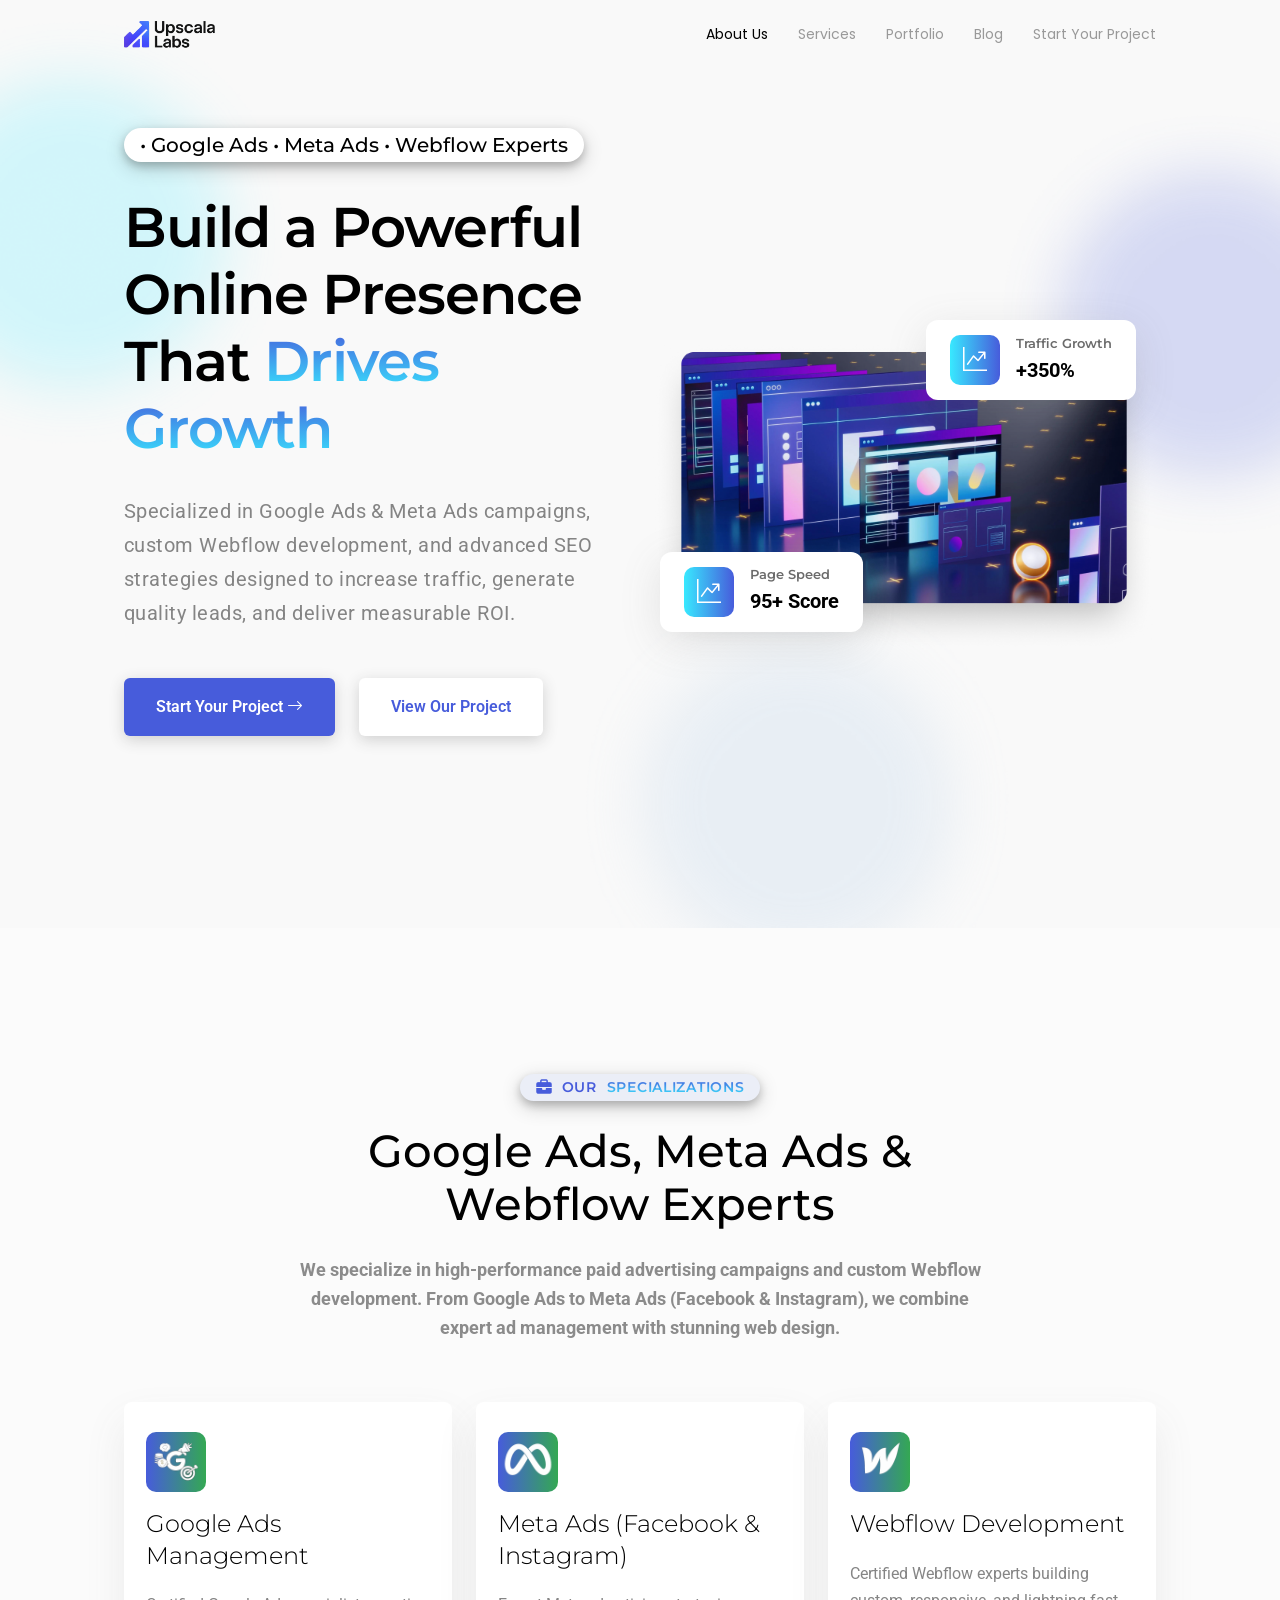
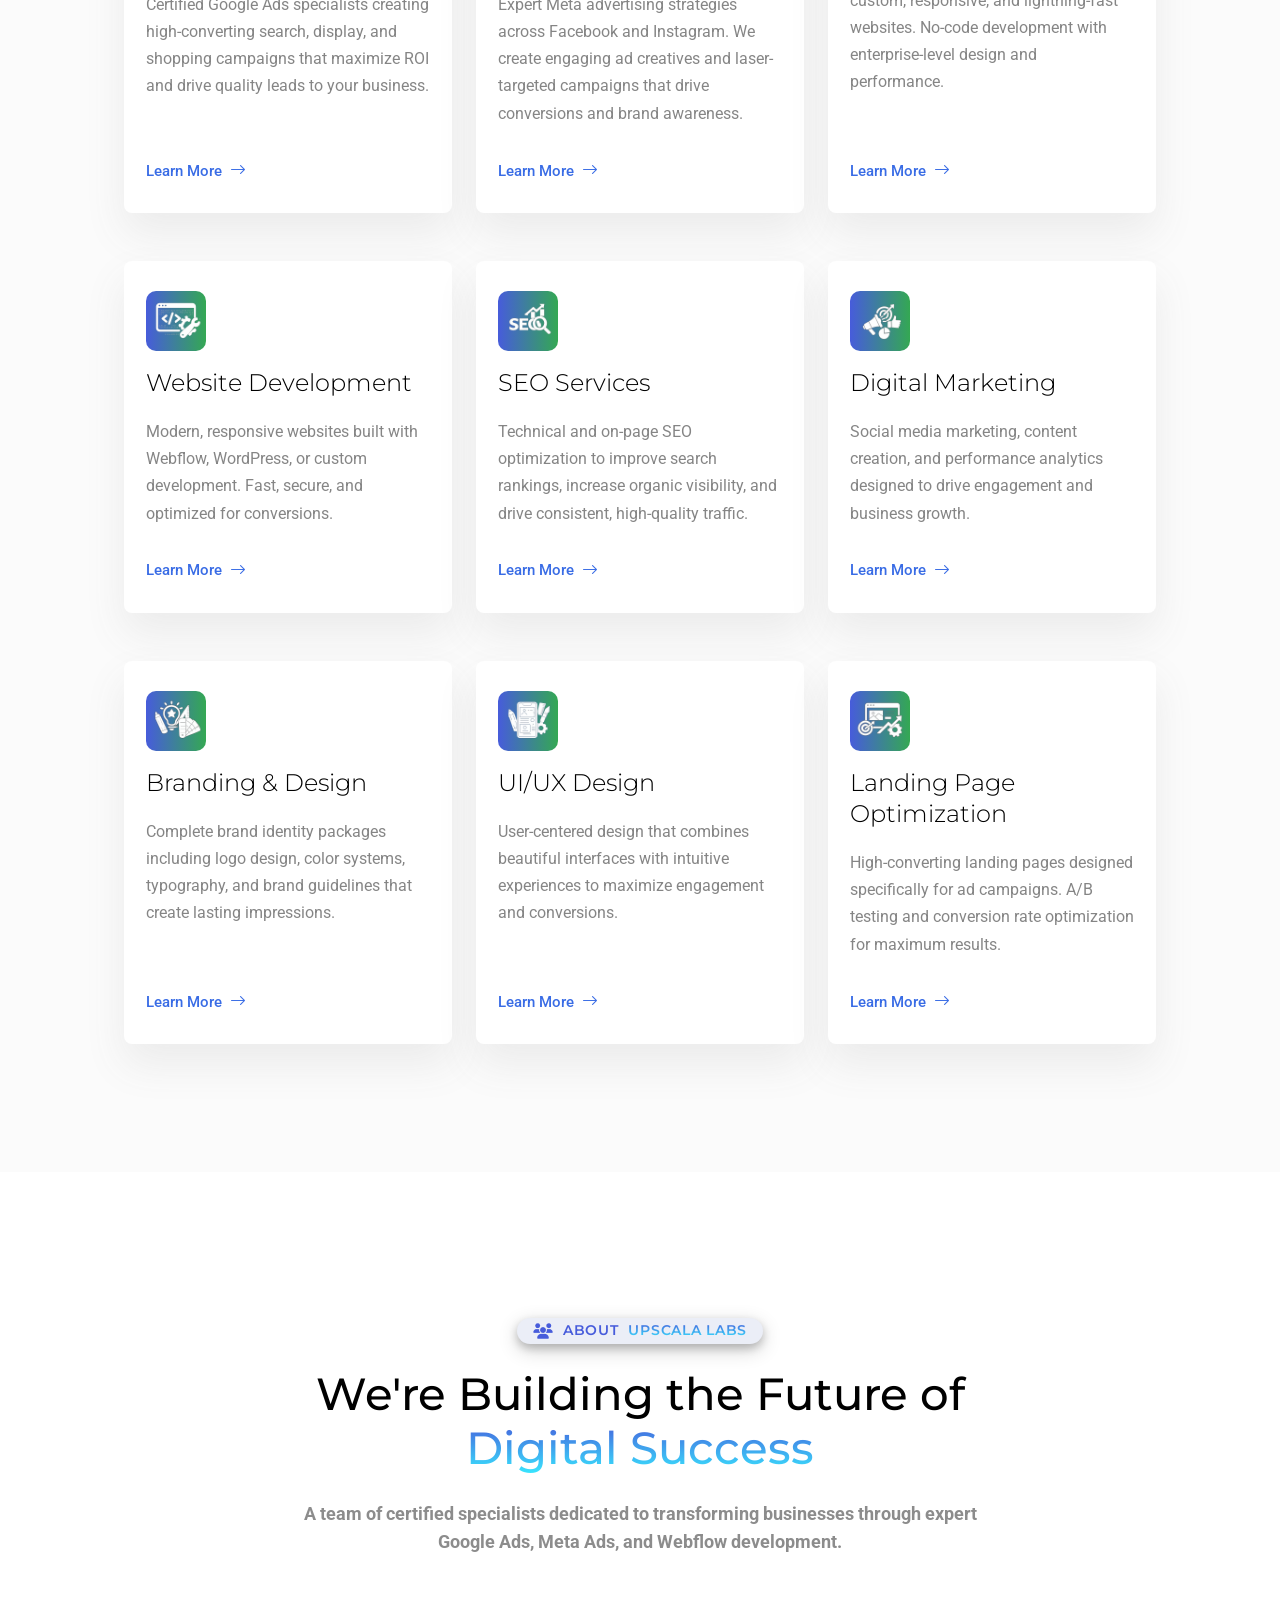
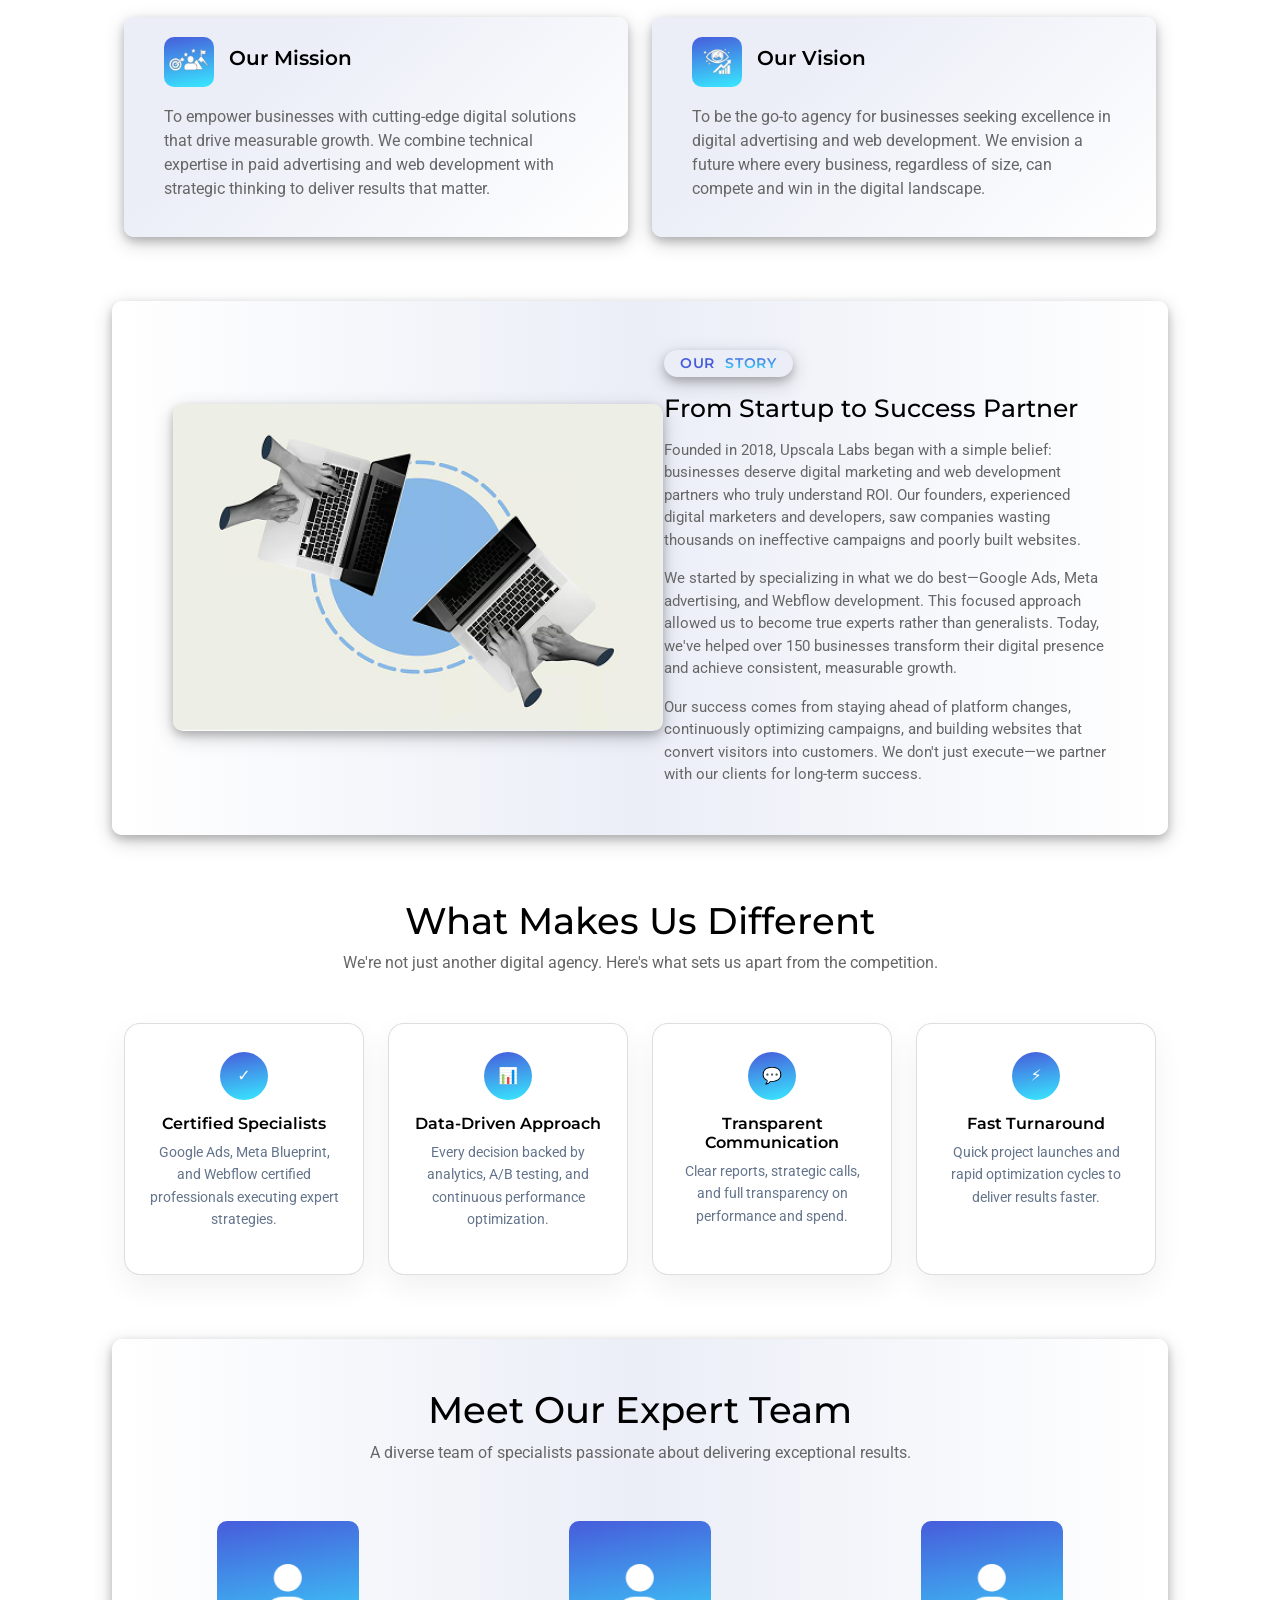
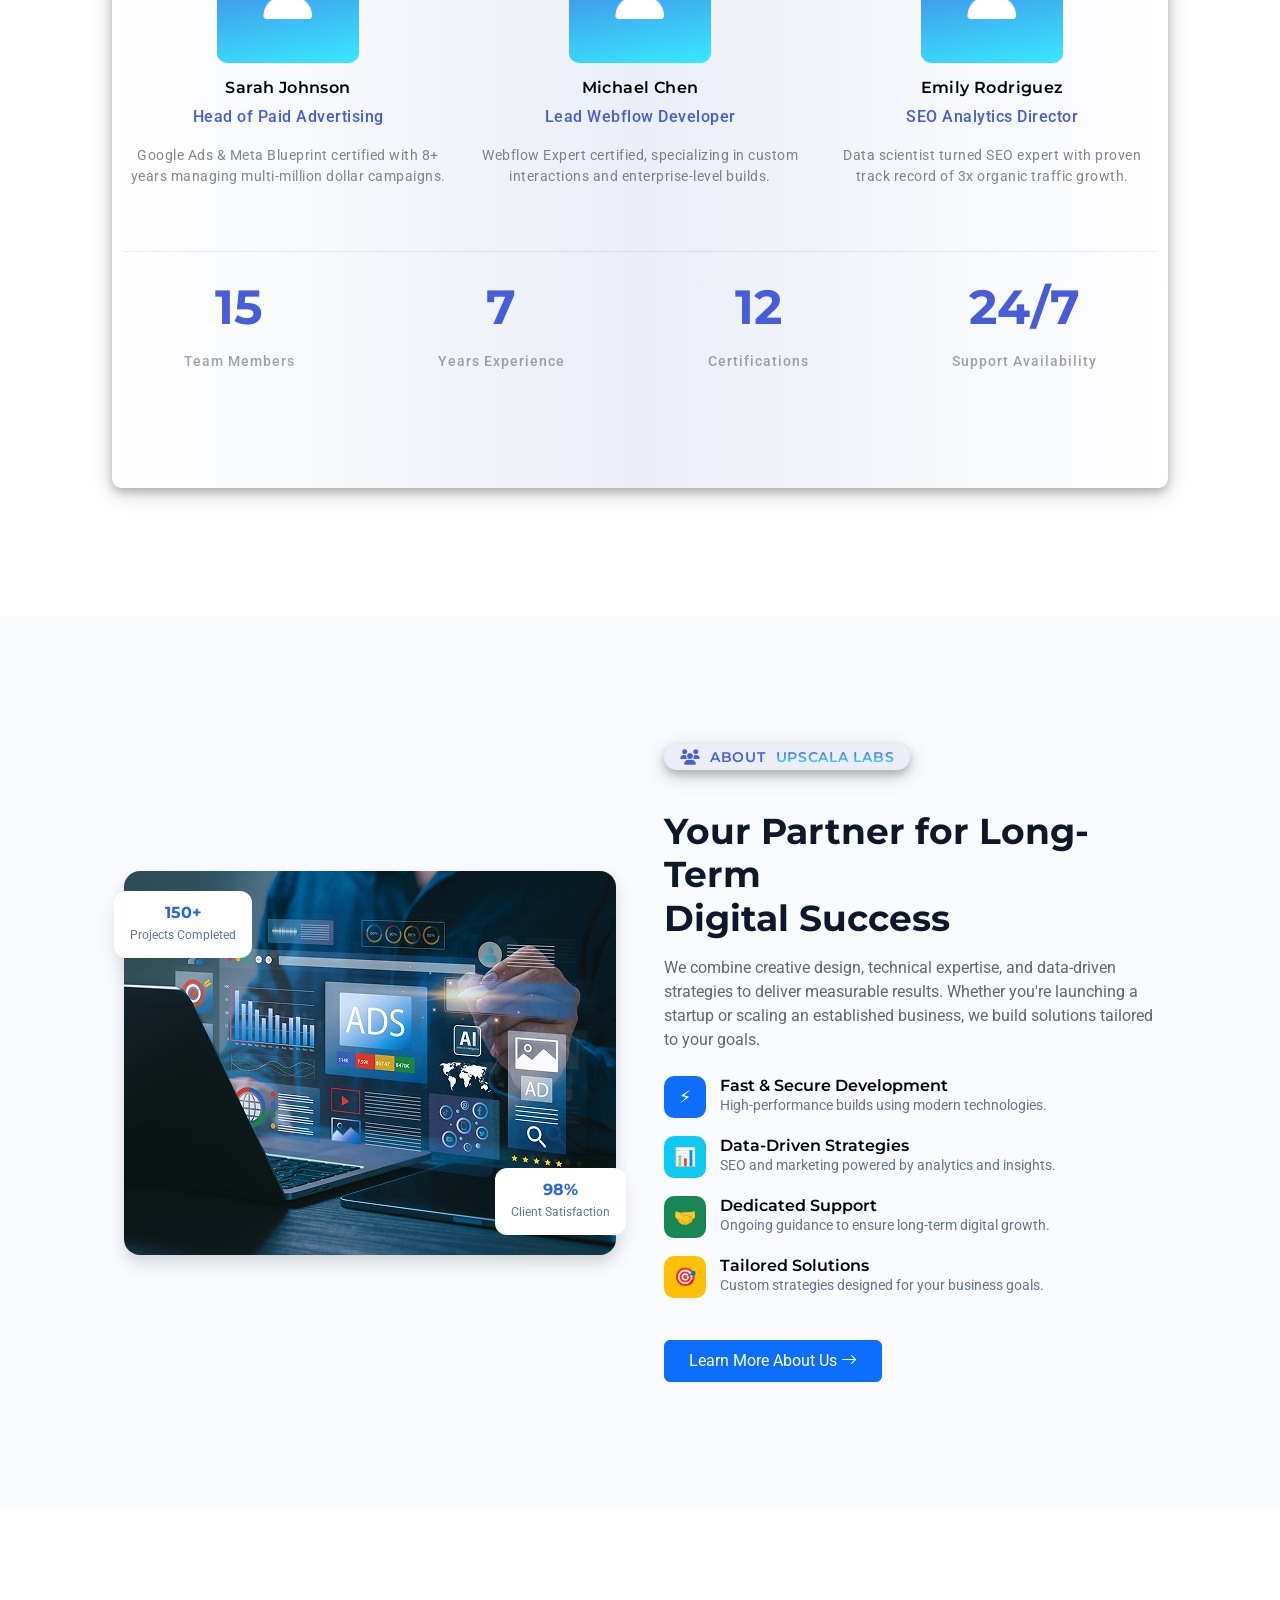
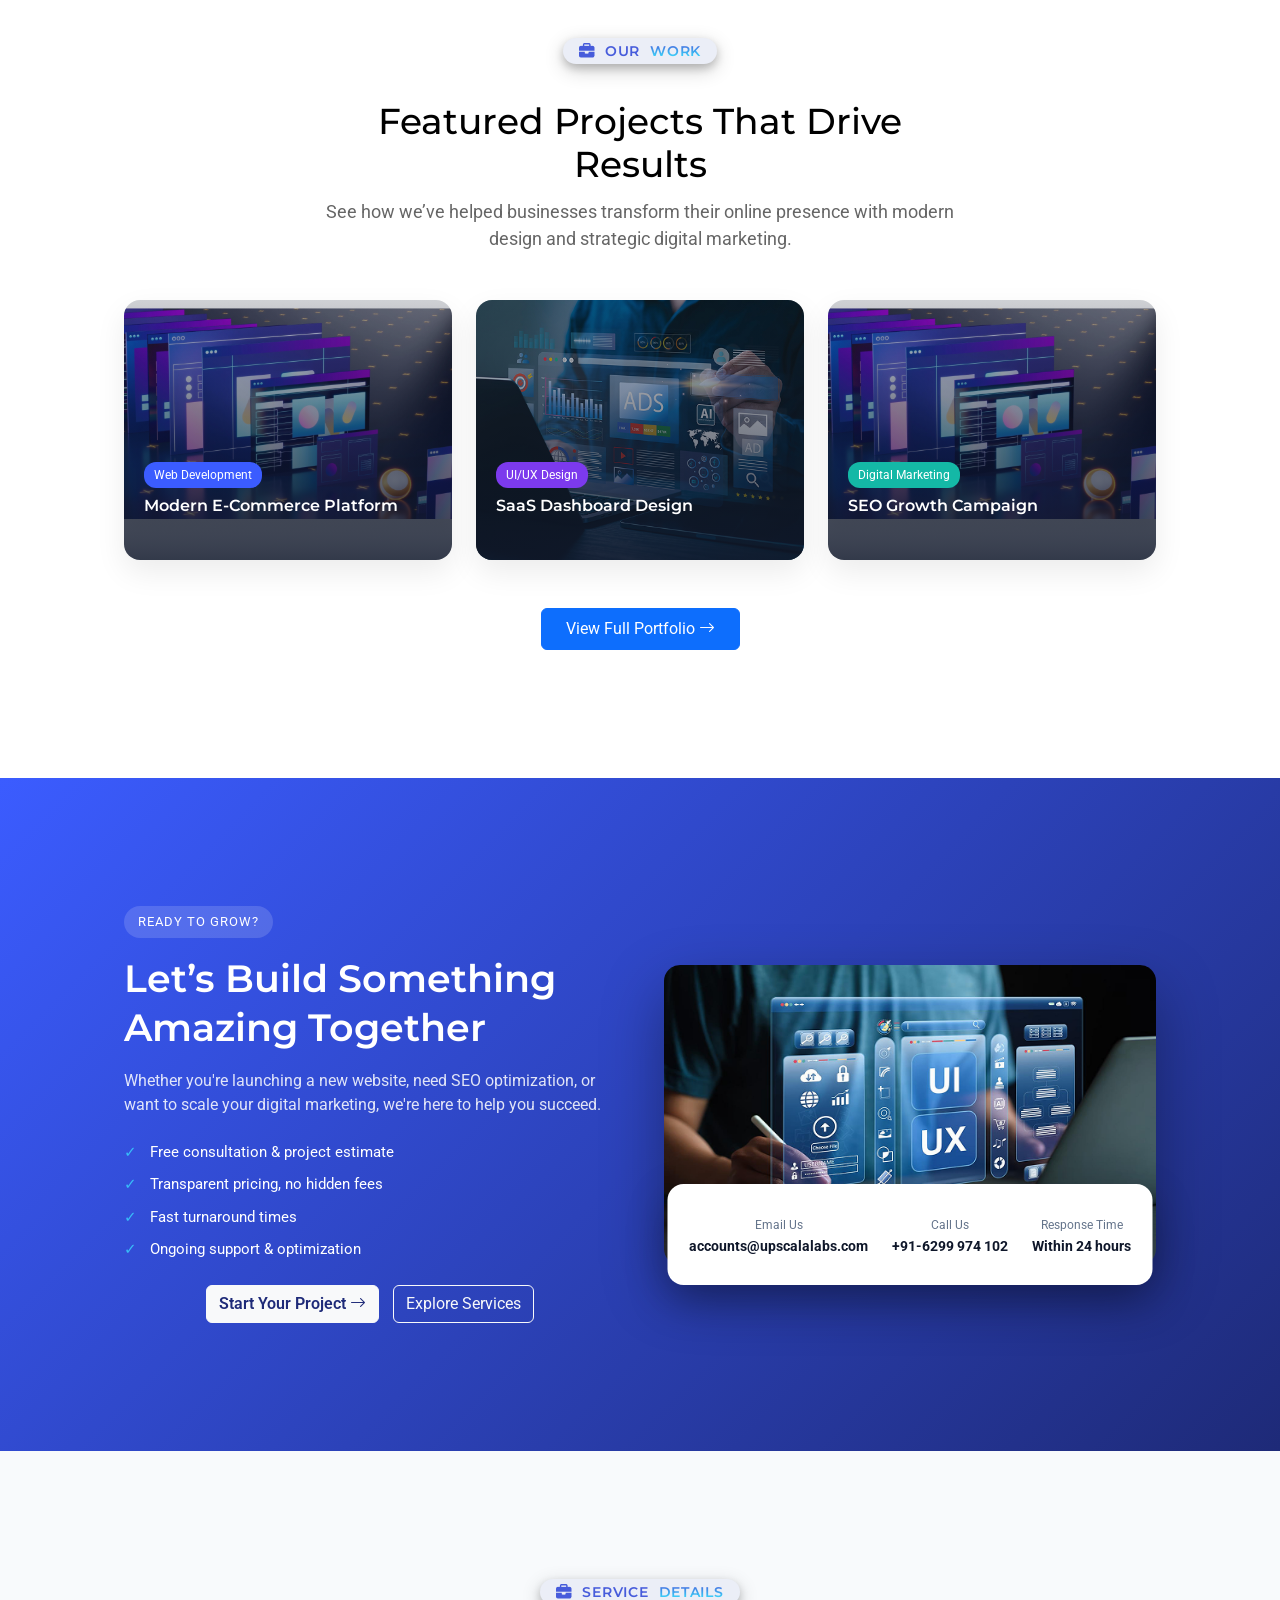
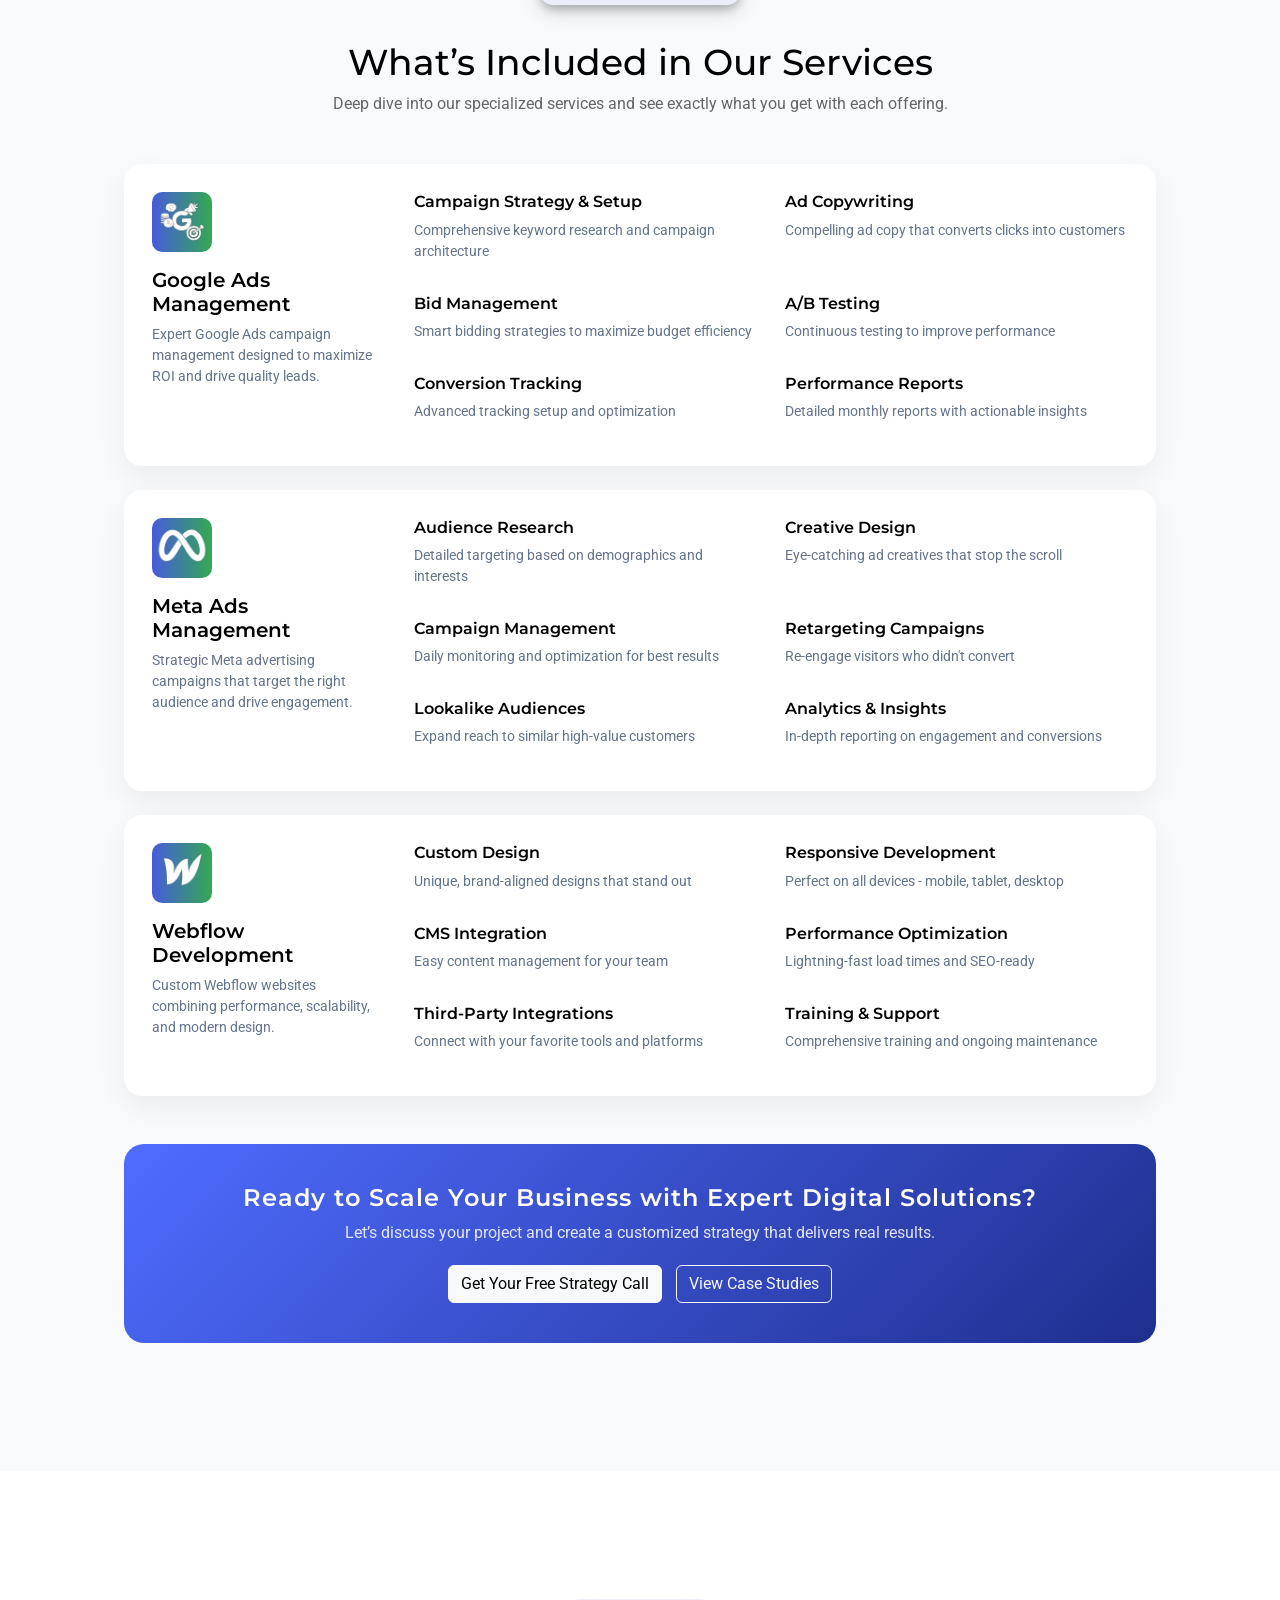
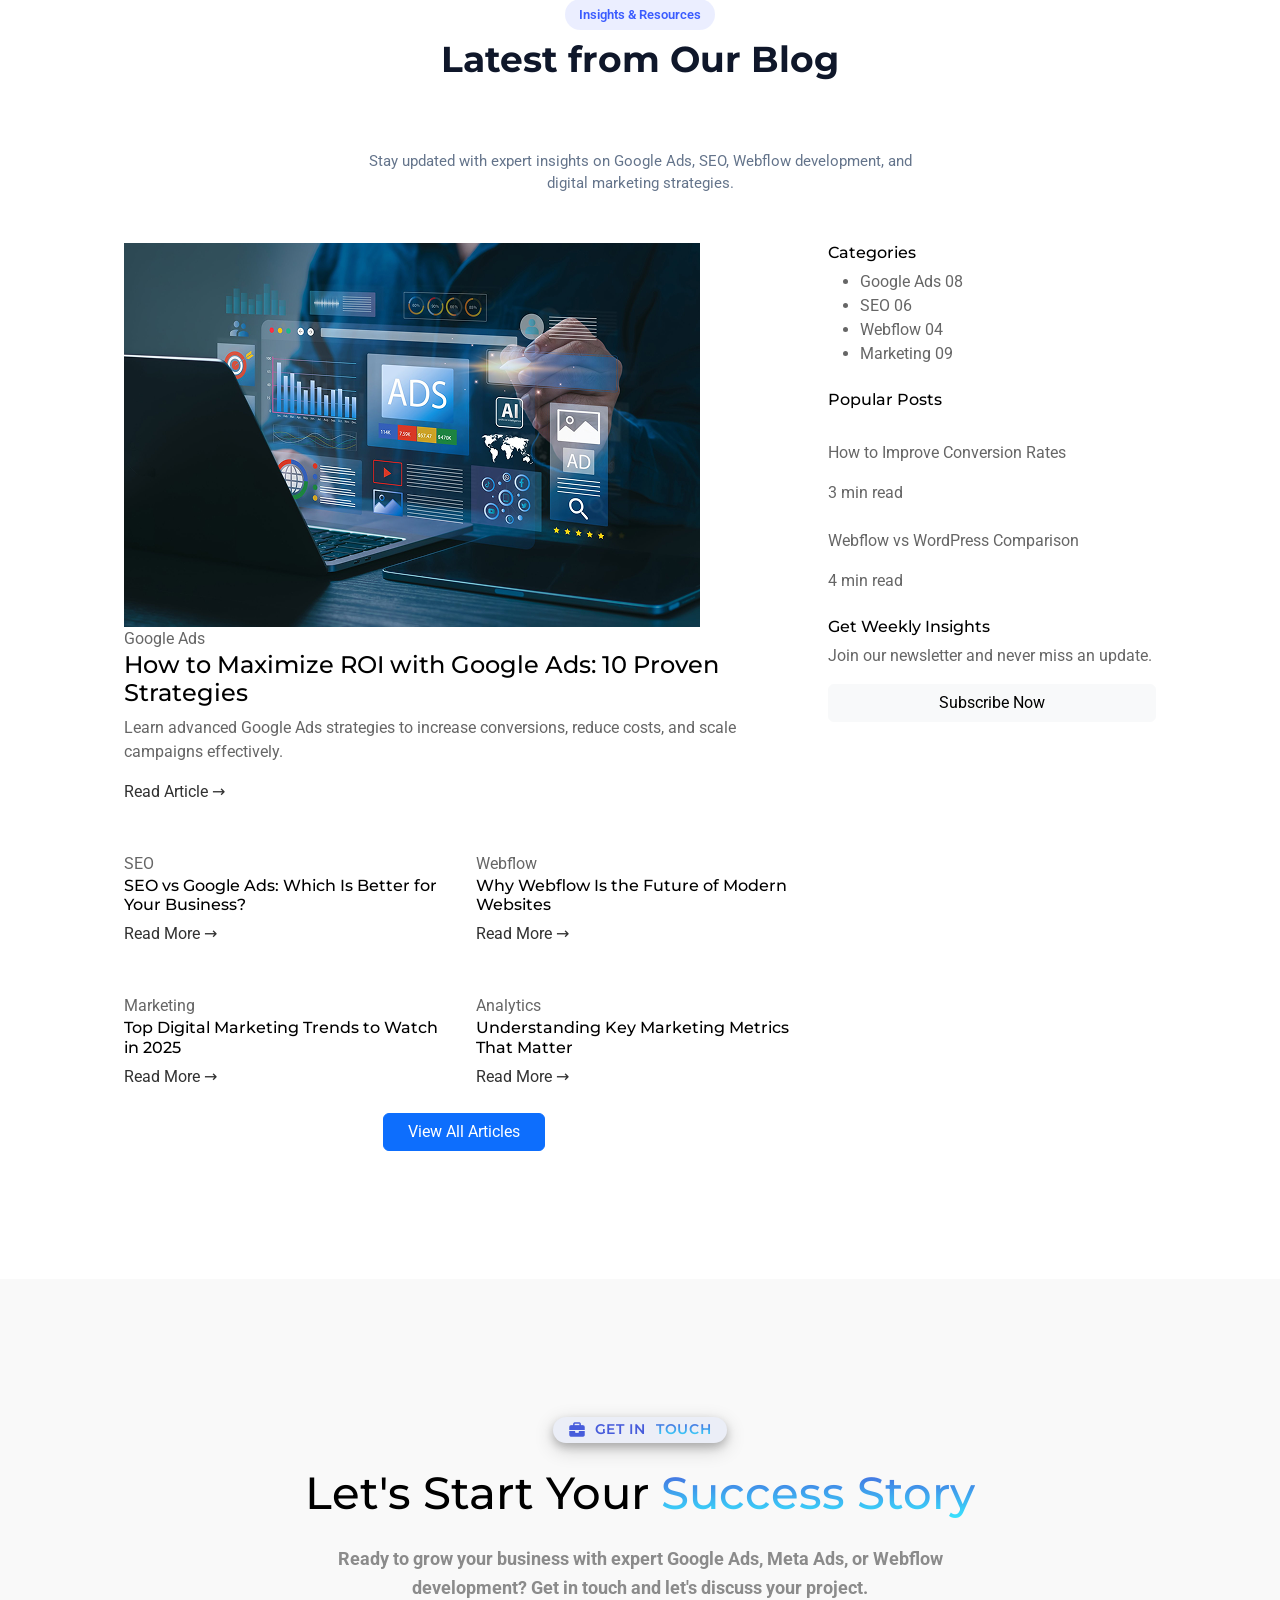
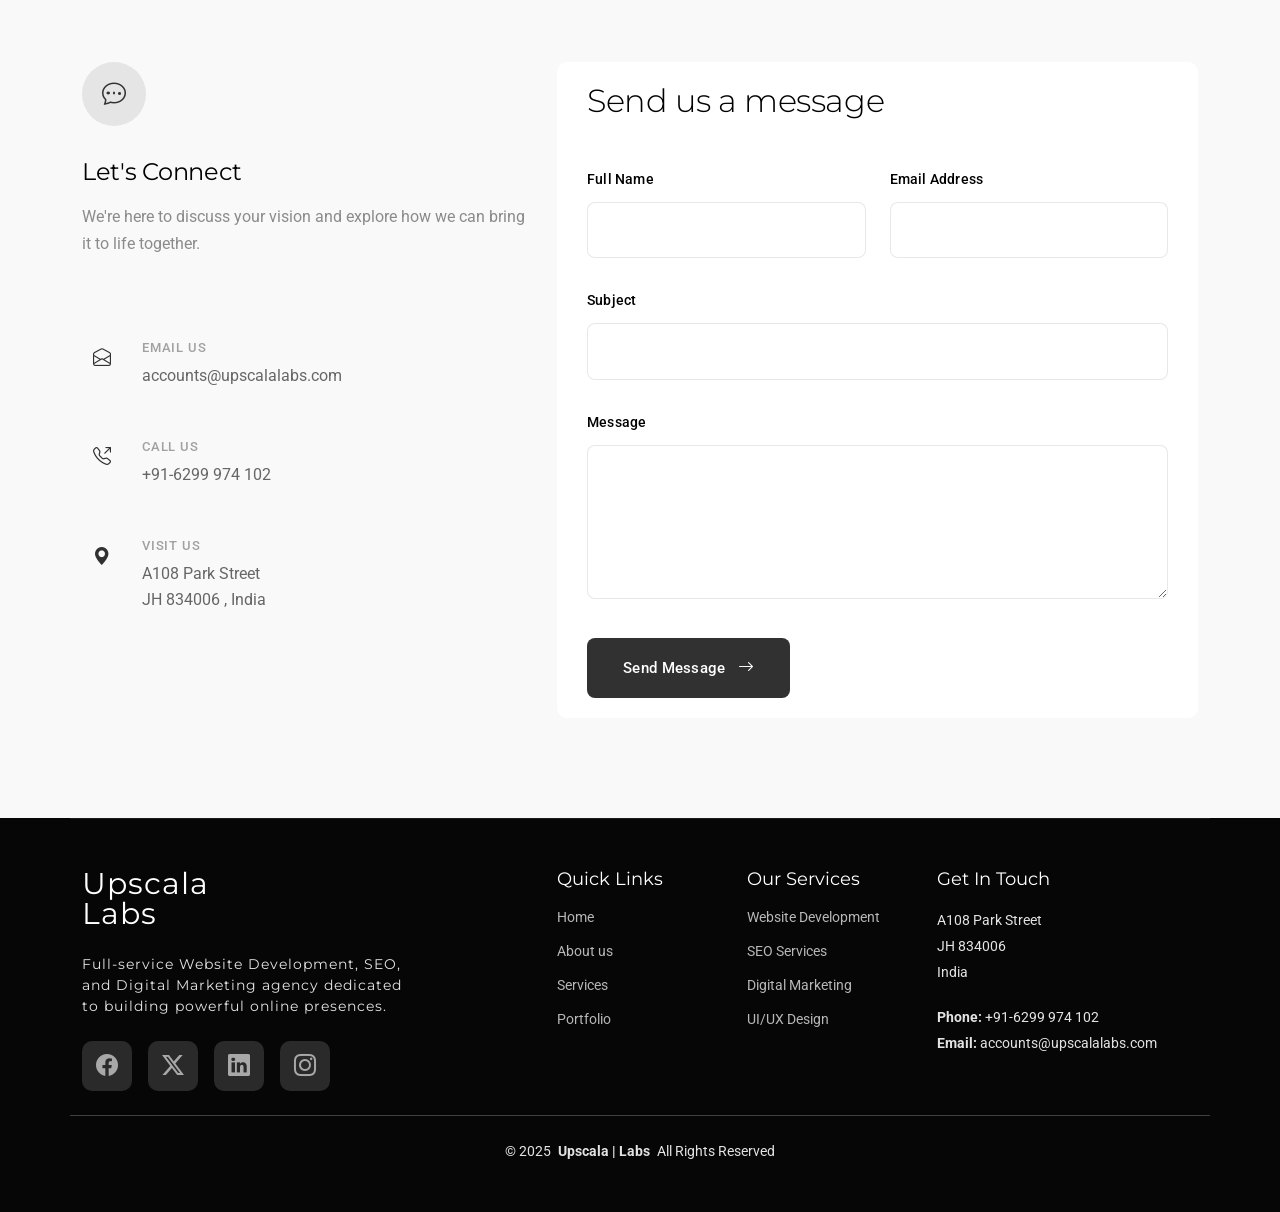
==== commit 88c69a0c: "section added update" ====
--- a/index.html
+++ b/index.html
@@ -655,8 +655,8 @@
       <div class="container text-center">
 
         <h5 class="subtitle"><img src="assets/img/our-work-icon.png" alt="about-subtitle-icon"> OUR <span
-                class="heading-linear-color">WORK</span>
-            </h5>
+            class="heading-linear-color">WORK</span>
+        </h5>
 
         <h2 class="section-heading">
           Featured Projects That Drive <br class="d-none d-md-block" />
@@ -706,7 +706,7 @@
         </div>
 
         <a href="#" class="btn btn-primary mt-5 px-4 py-2">
-          View Full Portfolio 
+          View Full Portfolio
           <i class="bi bi-arrow-right"></i>
         </a>
 
@@ -718,87 +718,407 @@
     <!-- cta Section start-->
 
     <section class="cta-section">
-  <div class="container">
-    <div class="cta-wrapper">
-      <div class="row align-items-center g-5">
-
-        <!-- LEFT CONTENT -->
-        <div class="col-lg-6">
-          <span class="cta-badge">Ready to Grow?</span>
-
-          <h2 class="cta-title mt-3">
-            Let’s Build Something <br />
-            Amazing Together
+      <div class="container">
+        <div class="cta-wrapper">
+          <div class="row align-items-center g-5">
+
+            <!-- LEFT CONTENT -->
+            <div class="col-lg-6">
+              <span class="cta-badge">Ready to Grow?</span>
+
+              <h2 class="cta-title mt-3">
+                Let’s Build Something <br />
+                Amazing Together
+              </h2>
+
+              <p class="cta-desc mt-3">
+                Whether you're launching a new website, need SEO optimization,
+                or want to scale your digital marketing, we're here to help you
+                succeed.
+              </p>
+
+              <ul class="cta-list mt-4">
+                <li>Free consultation & project estimate</li>
+                <li>Transparent pricing, no hidden fees</li>
+                <li>Fast turnaround times</li>
+                <li>Ongoing support & optimization</li>
+              </ul>
+
+              <div class="cta-actions mt-4">
+                <a href="#" class="btn btn-light primary-btn">
+                  Start Your Project
+                  <i class="bi bi-arrow-right"></i>
+                </a>
+                <a href="#" class="btn btn-outline-light">
+                  Explore Services
+                </a>
+              </div>
+            </div>
+
+            <!-- RIGHT IMAGE + CONTACT CARD -->
+            <div class="col-lg-6 position-relative">
+              <div class="cta-image">
+                <img src="assets/img/cta-ready-to-grow.png" alt="UI UX Dashboard cta" class="img-fluid rounded-4" />
+
+                <div class="contact-card">
+                  <div>
+                    <span>Email Us</span>
+                    <strong>accounts@upscalalabs.com</strong>
+                  </div>
+                  <div>
+                    <span>Call Us</span>
+                    <strong>+91-6299 974 102</strong>
+                  </div>
+                  <div>
+                    <span>Response Time</span>
+                    <strong>Within 24 hours</strong>
+                  </div>
+                </div>
+              </div>
+            </div>
+
+          </div>
+        </div>
+      </div>
+    </section>
+
+    <!-- cta Section End-->
+
+    <!-- services-included Section Start -->
+
+    <section class="services-included">
+      <div class="container">
+
+        <!-- SECTION HEADER -->
+        <div class="text-center mb-5">
+          <h5 class="subtitle"><img src="assets/img/our-work-icon.png" alt="about-subtitle-icon"> Service <span
+              class="heading-linear-color">Details</span>
+          </h5>
+          <h2 class="section-heading">
+            What’s Included in Our Services
+
           </h2>
-
-          <p class="cta-desc mt-3">
-            Whether you're launching a new website, need SEO optimization,
-            or want to scale your digital marketing, we're here to help you
-            succeed.
+          <p class="sub-text">
+            Deep dive into our specialized services and see exactly what you get with each offering.
           </p>
-
-          <ul class="cta-list mt-4">
-            <li>Free consultation & project estimate</li>
-            <li>Transparent pricing, no hidden fees</li>
-            <li>Fast turnaround times</li>
-            <li>Ongoing support & optimization</li>
-          </ul>
-
-          <div class="cta-actions mt-4">
-            <a href="#" class="btn btn-light primary-btn">
-              Start Your Project 
-              <i class="bi bi-arrow-right"></i>
-            </a>
-            <a href="#" class="btn btn-outline-light">
-              Explore Services
-            </a>
-          </div>
-        </div>
-
-        <!-- RIGHT IMAGE + CONTACT CARD -->
-        <div class="col-lg-6 position-relative">
-          <div class="cta-image">
-            <img
-              src="assets/img/cta-ready-to-grow.png"
-              alt="UI UX Dashboard cta"
-              class="img-fluid rounded-4"
-            />
-
-            <div class="contact-card">
-              <div>
-                <span>Email Us</span>
-                <strong>accounts@upscalalabs.com</strong>
-              </div>
-              <div>
-                <span>Call Us</span>
-                <strong>+91-6299 974 102</strong>
-              </div>
-              <div>
-                <span>Response Time</span>
-                <strong>Within 24 hours</strong>
-              </div>
-            </div>
-          </div>
-        </div>
-
-      </div>
-    </div>
-  </div>
-</section>
-
-<!-- cta Section End-->
+        </div>
+
+        <!-- SERVICE BLOCK -->
+        <div class="service-card mb-4">
+          <div class="row g-4 align-items-start">
+            <div class="col-lg-3">
+              <div class="service-head">
+                <div class="service-icon">
+                  <img src="assets/img/googleAds-icon.png" alt="googleAdds-icon">
+                  <!-- <i class="bi bi-graph-up-arrow"></i> -->
+                </div>
+
+                <h5>Google Ads Management</h5>
+                <p>
+                  Expert Google Ads campaign management designed to maximize ROI and drive quality leads.
+                </p>
+              </div>
+            </div>
+
+            <div class="col-lg-9">
+              <div class="row g-3">
+                <div class="col-md-6 service-point">
+                  <h2>Campaign Strategy & Setup</h2>
+                  <p>Comprehensive keyword research and
+                    campaign architecture</p>
+                </div>
+                <div class="col-md-6 service-point">
+                  <h2>Ad Copywriting</h2>
+                  <p>Compelling ad copy that converts clicks into
+                    customers</p>
+                </div>
+                <div class="col-md-6 service-point">
+                  <h2>Bid Management</h2>
+                  <p>Smart bidding strategies to maximize budget
+                    efficiency</p>
+                </div>
+                <div class="col-md-6 service-point">
+                  <h2>A/B Testing</h2>
+                  <p>Continuous testing to improve performance</p>
+                </div>
+                <div class="col-md-6 service-point">
+                  <h2>Conversion Tracking</h2>
+                  <p>Advanced tracking setup and optimization</p>
+                </div>
+                <div class="col-md-6 service-point">
+                  <h2>Performance Reports</h2>
+                  <p>Detailed monthly reports with actionable
+                    insights</p>
+                </div>
+              </div>
+            </div>
+          </div>
+        </div>
+
+        <!-- SERVICE BLOCK -->
+        <div class="service-card mb-4">
+          <div class="row g-4 align-items-start">
+            <div class="col-lg-3">
+              <div class="service-head">
+                <div class="service-icon">
+                  <img src="assets/img/MetaAds-icon.png" alt="MetaAds-icon">
+                  <!-- <i class="bi bi-graph-up-arrow"></i> -->
+                </div>
+
+                <h5>Meta Ads Management</h5>
+                <p>
+                  Strategic Meta advertising campaigns that target the right audience and drive engagement.
+                </p>
+              </div>
+            </div>
+
+            <div class="col-lg-9">
+              <div class="row g-3">
+                <div class="col-md-6 service-point">
+                  <h2>Audience Research</h2>
+                  <p>Detailed targeting based on demographics and
+                    interests</p>
+                </div>
+                <div class="col-md-6 service-point">
+                  <h2>Creative Design</h2>
+                  <p>Eye-catching ad creatives that stop the scroll</p>
+                </div>
+                <div class="col-md-6 service-point">
+                  <h2>Campaign Management</h2>
+                  <p>Daily monitoring and optimization for best
+                    results</p>
+                </div>
+                <div class="col-md-6 service-point">
+                  <h2>Retargeting Campaigns</h2>
+                  <p>Re-engage visitors who didn't convert</p>
+                </div>
+                <div class="col-md-6 service-point">
+                  <h2>Lookalike Audiences</h2>
+                  <p>Expand reach to similar high-value customers</p>
+                </div>
+                <div class="col-md-6 service-point">
+                  <h2>Analytics & Insights</h2>
+                  <p>In-depth reporting on engagement and
+                    conversions</p>
+                </div>
+
+              </div>
+            </div>
+          </div>
+        </div>
+
+        <!-- SERVICE BLOCK -->
+        <div class="service-card mb-5">
+          <div class="row g-4 align-items-start">
+            <div class="col-lg-3">
+              <div class="service-head">
+                <div class="service-icon">
+                  <img src="assets/img/webflow-icon.png" alt="webflow-icon">
+                  <!-- <i class="bi bi-graph-up-arrow"></i> -->
+                </div>
+
+                <h5>Webflow Development</h5>
+                <p>
+                  Custom Webflow websites combining performance, scalability, and modern design.
+                </p>
+              </div>
+            </div>
+
+            <div class="col-lg-9">
+              <div class="row g-3">
+                <div class="col-md-6 service-point">
+                  <h2>Custom Design</h2>
+                  <p>Unique, brand-aligned designs that stand out</p>
+                </div>
+                <div class="col-md-6 service-point">
+                  <h2>Responsive Development</h2>
+                  <p>Perfect on all devices - mobile, tablet, desktop</p>
+                </div>
+                <div class="col-md-6 service-point">
+                  <h2>CMS Integration</h2>
+                  <p>Easy content management for your team</p>
+                </div>
+                <div class="col-md-6 service-point">
+                  <h2>Performance Optimization</h2>
+                  <p>Lightning-fast load times and SEO-ready</p>
+                </div>
+                <div class="col-md-6 service-point">
+                  <h2>Third-Party Integrations</h2>
+                  <p>Connect with your favorite tools and platforms</p>
+                </div>
+                <div class="col-md-6 service-point">
+                  <h2>Training & Support</h2>
+                  <p>Comprehensive training and ongoing
+                    maintenance</p>
+                </div>
+              </div>
+            </div>
+          </div>
+        </div>
+
+        <!-- CTA -->
+        <div class="services-cta text-center">
+          <h4>Ready to Scale Your Business with Expert Digital Solutions?</h4>
+          <p>Let’s discuss your project and create a customized strategy that delivers real results.</p>
+          <div class="cta-actions">
+            <a href="#" class="btn btn-light">Get Your Free Strategy Call</a>
+            <a href="#" class="btn btn-outline-light">View Case Studies</a>
+          </div>
+        </div>
+
+      </div>
+    </section>
+
+    <!-- services-included Section End -->
+
+    <!-- /blog Section Start-->
+    <section class="blog-section">
+      <div class="container">
+
+        <!-- Header -->
+        <div class="text-center mb-5">
+          <span class="section-badge">Insights & Resources</span>
+          <h2 class="section-title mt-2">Latest from Our Blog</h2>
+          <p class="section-subtitle mx-auto">
+            Stay updated with expert insights on Google Ads, SEO, Webflow
+            development, and digital marketing strategies.
+          </p>
+        </div>
+
+        <div class="row g-4">
+
+          <!-- LEFT CONTENT -->
+          <div class="col-lg-8">
+
+            <!-- Featured Post -->
+            <article class="blog-card featured mb-4">
+              <img src="assets/img/why-choose-left-img .png" alt="" />
+              <div class="blog-content">
+                <span class="blog-tag">Google Ads</span>
+                <h4>How to Maximize ROI with Google Ads: 10 Proven Strategies</h4>
+                <p>
+                  Learn advanced Google Ads strategies to increase conversions,
+                  reduce costs, and scale campaigns effectively.
+                </p>
+                <a href="#" class="read-more">Read Article →</a>
+              </div>
+            </article>
+
+            <!-- Grid Posts -->
+            <div class="row g-4">
+              <div class="col-md-6">
+                <article class="blog-card">
+                  <img src="assets/img/blog-1.jpg" alt="" />
+                  <div class="blog-content">
+                    <span class="blog-tag">SEO</span>
+                    <h6>SEO vs Google Ads: Which Is Better for Your Business?</h6>
+                    <a href="#" class="read-more">Read More →</a>
+                  </div>
+                </article>
+              </div>
+
+              <div class="col-md-6">
+                <article class="blog-card">
+                  <img src="assets/img/blog-2.jpg" alt="" />
+                  <div class="blog-content">
+                    <span class="blog-tag">Webflow</span>
+                    <h6>Why Webflow Is the Future of Modern Websites</h6>
+                    <a href="#" class="read-more">Read More →</a>
+                  </div>
+                </article>
+              </div>
+
+              <div class="col-md-6">
+                <article class="blog-card">
+                  <img src="assets/img/blog-3.jpg" alt="" />
+                  <div class="blog-content">
+                    <span class="blog-tag">Marketing</span>
+                    <h6>Top Digital Marketing Trends to Watch in 2025</h6>
+                    <a href="#" class="read-more">Read More →</a>
+                  </div>
+                </article>
+              </div>
+
+              <div class="col-md-6">
+                <article class="blog-card">
+                  <img src="assets/img/blog-4.jpg" alt="" />
+                  <div class="blog-content">
+                    <span class="blog-tag">Analytics</span>
+                    <h6>Understanding Key Marketing Metrics That Matter</h6>
+                    <a href="#" class="read-more">Read More →</a>
+                  </div>
+                </article>
+              </div>
+            </div>
+
+            <div class="text-center mt-4">
+              <a href="#" class="btn btn-primary px-4">View All Articles</a>
+            </div>
+          </div>
+
+          <!-- RIGHT SIDEBAR -->
+          <aside class="col-lg-4">
+
+            <!-- Categories -->
+            <div class="sidebar-card mb-4">
+              <h6>Categories</h6>
+              <ul class="category-list">
+                <li>Google Ads <span>08</span></li>
+                <li>SEO <span>06</span></li>
+                <li>Webflow <span>04</span></li>
+                <li>Marketing <span>09</span></li>
+              </ul>
+            </div>
+
+            <!-- Popular Posts -->
+            <div class="sidebar-card mb-4">
+              <h6>Popular Posts</h6>
+
+              <div class="popular-post">
+                <img src="assets/img/blog-mini-1.jpg" alt="" />
+                <div>
+                  <p>How to Improve Conversion Rates</p>
+                  <span>3 min read</span>
+                </div>
+              </div>
+
+              <div class="popular-post">
+                <img src="assets/img/blog-mini-2.jpg" alt="" />
+                <div>
+                  <p>Webflow vs WordPress Comparison</p>
+                  <span>4 min read</span>
+                </div>
+              </div>
+            </div>
+
+            <!-- CTA -->
+            <div class="sidebar-cta">
+              <h6>Get Weekly Insights</h6>
+              <p>Join our newsletter and never miss an update.</p>
+              <a href="#" class="btn btn-light w-100">Subscribe Now</a>
+            </div>
+
+          </aside>
+        </div>
+
+      </div>
+    </section>
+
+    <!-- /blog Section End-->
 
 
     <!-- Contact Section -->
     <section id="contact" class="contact section light-background">
       <!-- Section Title -->
       <div class="container section-title">
-        <span class="subtitle">Contact</span>
-        <h2>Let's Connect</h2>
+        <h5 class="subtitle"><img src="assets/img/service-subtitle-icon.png" alt="service-subtitle-icon"> Get In
+          <span class="heading-linear-color">Touch</span>
+        </h5>
+        <h2>Let's Start Your <span class="heading-linear-color">Success
+            Story</span> </h2>
         <p>
-          Necessitatibus eius consequatur ex aliquid fuga eum quidem sint
-          consectetur velit. Sed ut perspiciatis unde omnis iste natus error
-          sit voluptatem accusantium doloremque laudantium totam rem aperiam
+          Ready to grow your business with expert Google Ads, Meta Ads, or Webflow
+          development? Get in touch and let's discuss your project.
         </p>
       </div>
       <!-- End Section Title -->
--- a/assets/css/main.css
+++ b/assets/css/main.css
@@ -1144,6 +1144,9 @@
   .story-section {
     padding: 19px;
   }
+  .info-card {
+    margin-bottom: 20px;
+}
 }
 
 /* ================= Common ================= */
@@ -1925,12 +1928,141 @@
     font-size: 28px;
   }
 
-  .contact-card {
+.contact-card {
     position: static;
     transform: none;
     margin-top: 20px;
     flex-direction: column;
     text-align: center;
+    width: 100%;
+}
+.cta-image img {
+    height: auto;
+}
+}
+
+
+/*--------------------------------------------------------------
+# Services Included Section
+--------------------------------------------------------------*/
+.services-included {
+  background: #f8fafc;
+}
+
+.section-badge {
+  display: inline-block;
+  padding: 6px 14px;
+  font-size: 13px;
+  font-weight: 600;
+  color: #3b5cff;
+  background: rgba(59, 92, 255, 0.1);
+  border-radius: 999px;
+}
+
+.section-title {
+  font-size: 36px;
+  font-weight: 700;
+  color: #0f172a;
+}
+
+.section-subtitle {
+  max-width: 560px;
+  color: #64748b;
+  font-size: 15px;
+}
+
+.service-card {
+  background: #ffffff;
+  border-radius: 18px;
+  padding: 28px;
+  box-shadow: 0 12px 30px rgba(0, 0, 0, 0.06);
+}
+.service-head .service-icon {
+    width: 60px;
+    height: 60px;
+    background: linear-gradient(90deg, rgba(71, 92, 219, 1) 0%, rgba(52, 168, 83, 1) 100%);
+    border-radius: 10px;
+    display: flex;
+    align-items: center;
+    justify-content: center;
+    margin-bottom: 16px;
+    transition: transform 0.4s ease-in-out;
+    flex-shrink: 0;
+}
+
+.service-head h5 {
+  font-weight: 600;
+  margin-top: 14px;
+}
+
+.service-head p {
+  font-size: 14px;
+  color: #64748b;
+}
+
+.service-icon {
+  width: 44px;
+  height: 44px;
+  border-radius: 10px;
+  display: flex;
+  align-items: center;
+  justify-content: center;
+  font-weight: 700;
+  color: #fff;
+}
+
+.service-icon.google { background: #4285f4; }
+.service-icon.meta { background: #2563eb; }
+.service-icon.webflow { background: #7c3aed; }
+
+.service-point {
+    padding-left: 20px;
+}
+
+.service-point h2 {
+    font-size: 16px;
+    font-weight: 600;
+}
+
+.service-point p {
+    font-size: 14px;
+    font-weight: 400;
+    color: #64748b;
+}
+
+.services-cta {
+  background: linear-gradient(135deg, #4f6cff, #1f2f8f);
+  color: #fff;
+  padding: 40px 30px;
+  border-radius: 20px;
+}
+
+.services-cta h4 {
+    font-weight: 600;
+    color: #fff;
+    letter-spacing: 1px;
+}
+
+.services-cta p {
+  color: rgba(255, 255, 255, 0.85);
+}
+
+.cta-actions {
+  margin-top: 20px;
+  display: flex;
+  gap: 14px;
+  justify-content: center;
+  flex-wrap: wrap;
+}
+
+/* Responsive */
+@media (max-width: 768px) {
+  .section-title {
+    font-size: 28px;
+  }
+
+  .service-card {
+    padding: 20px;
   }
 }
 
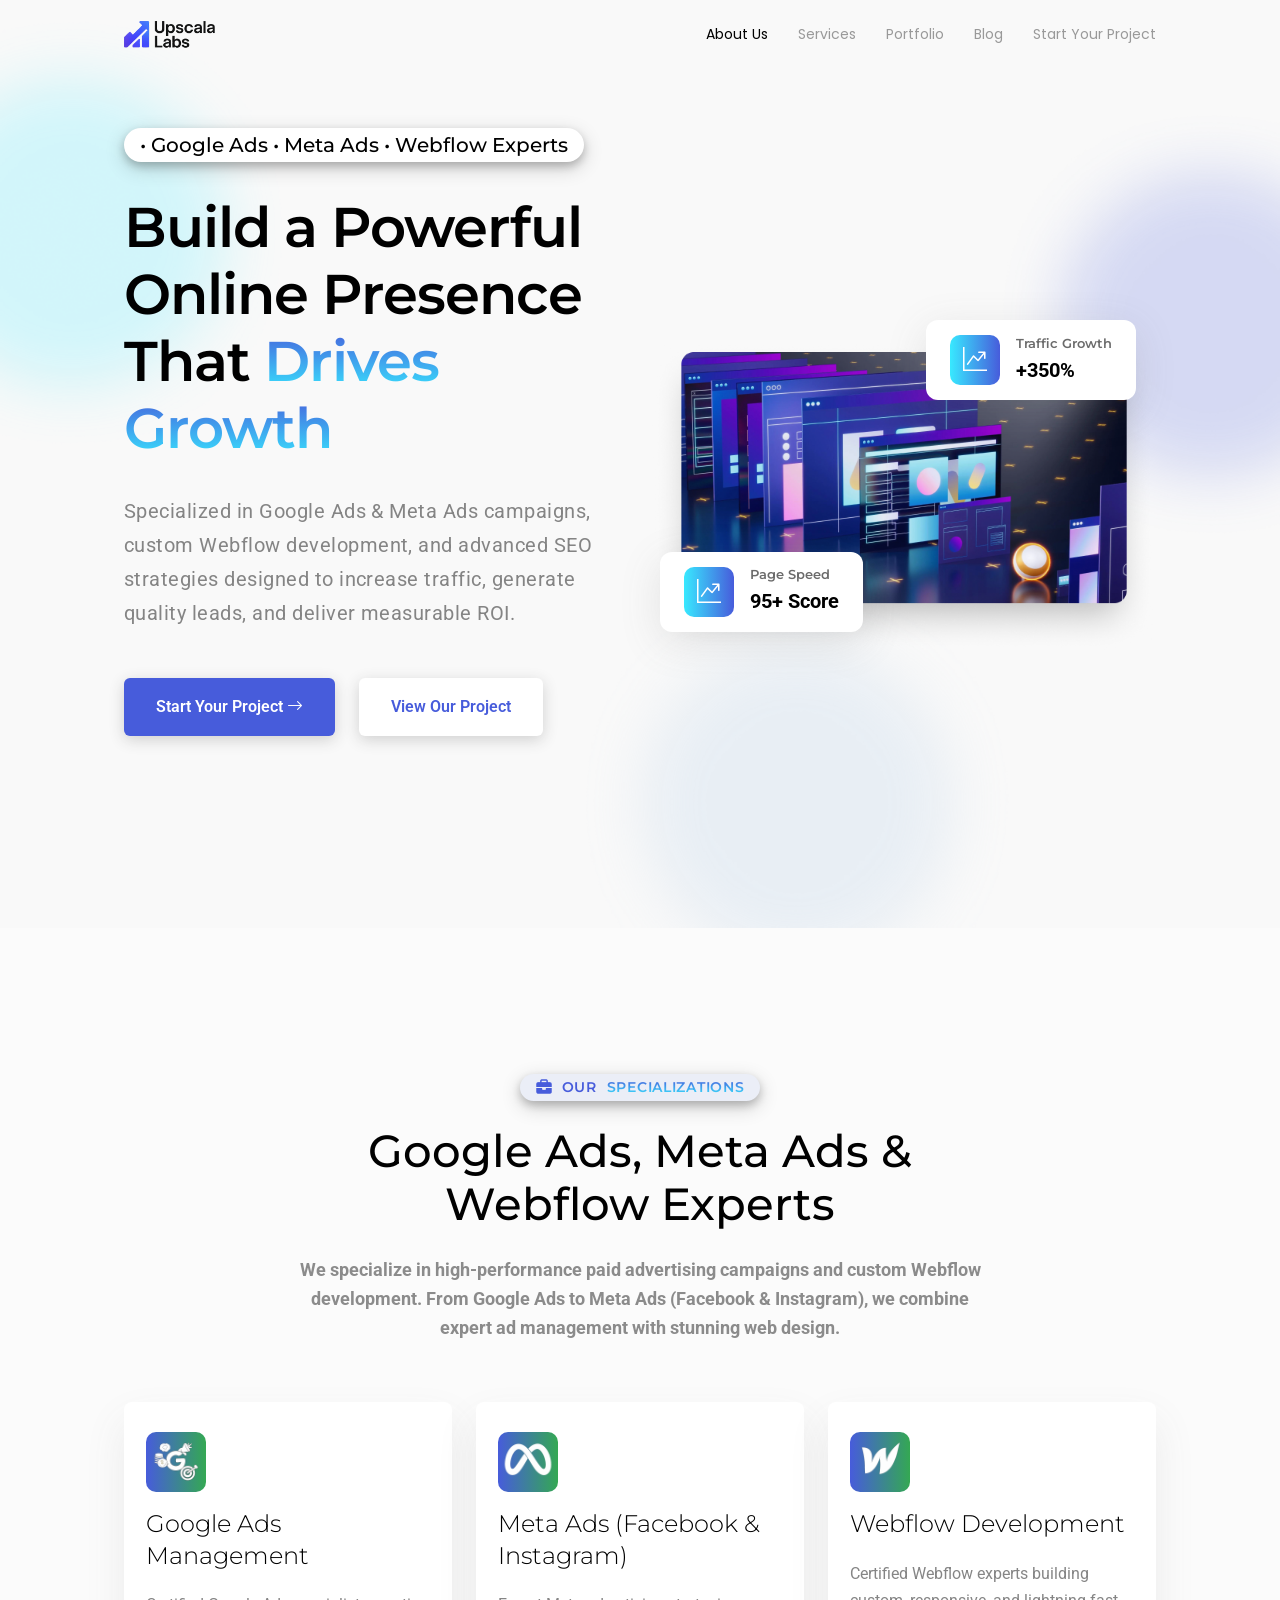
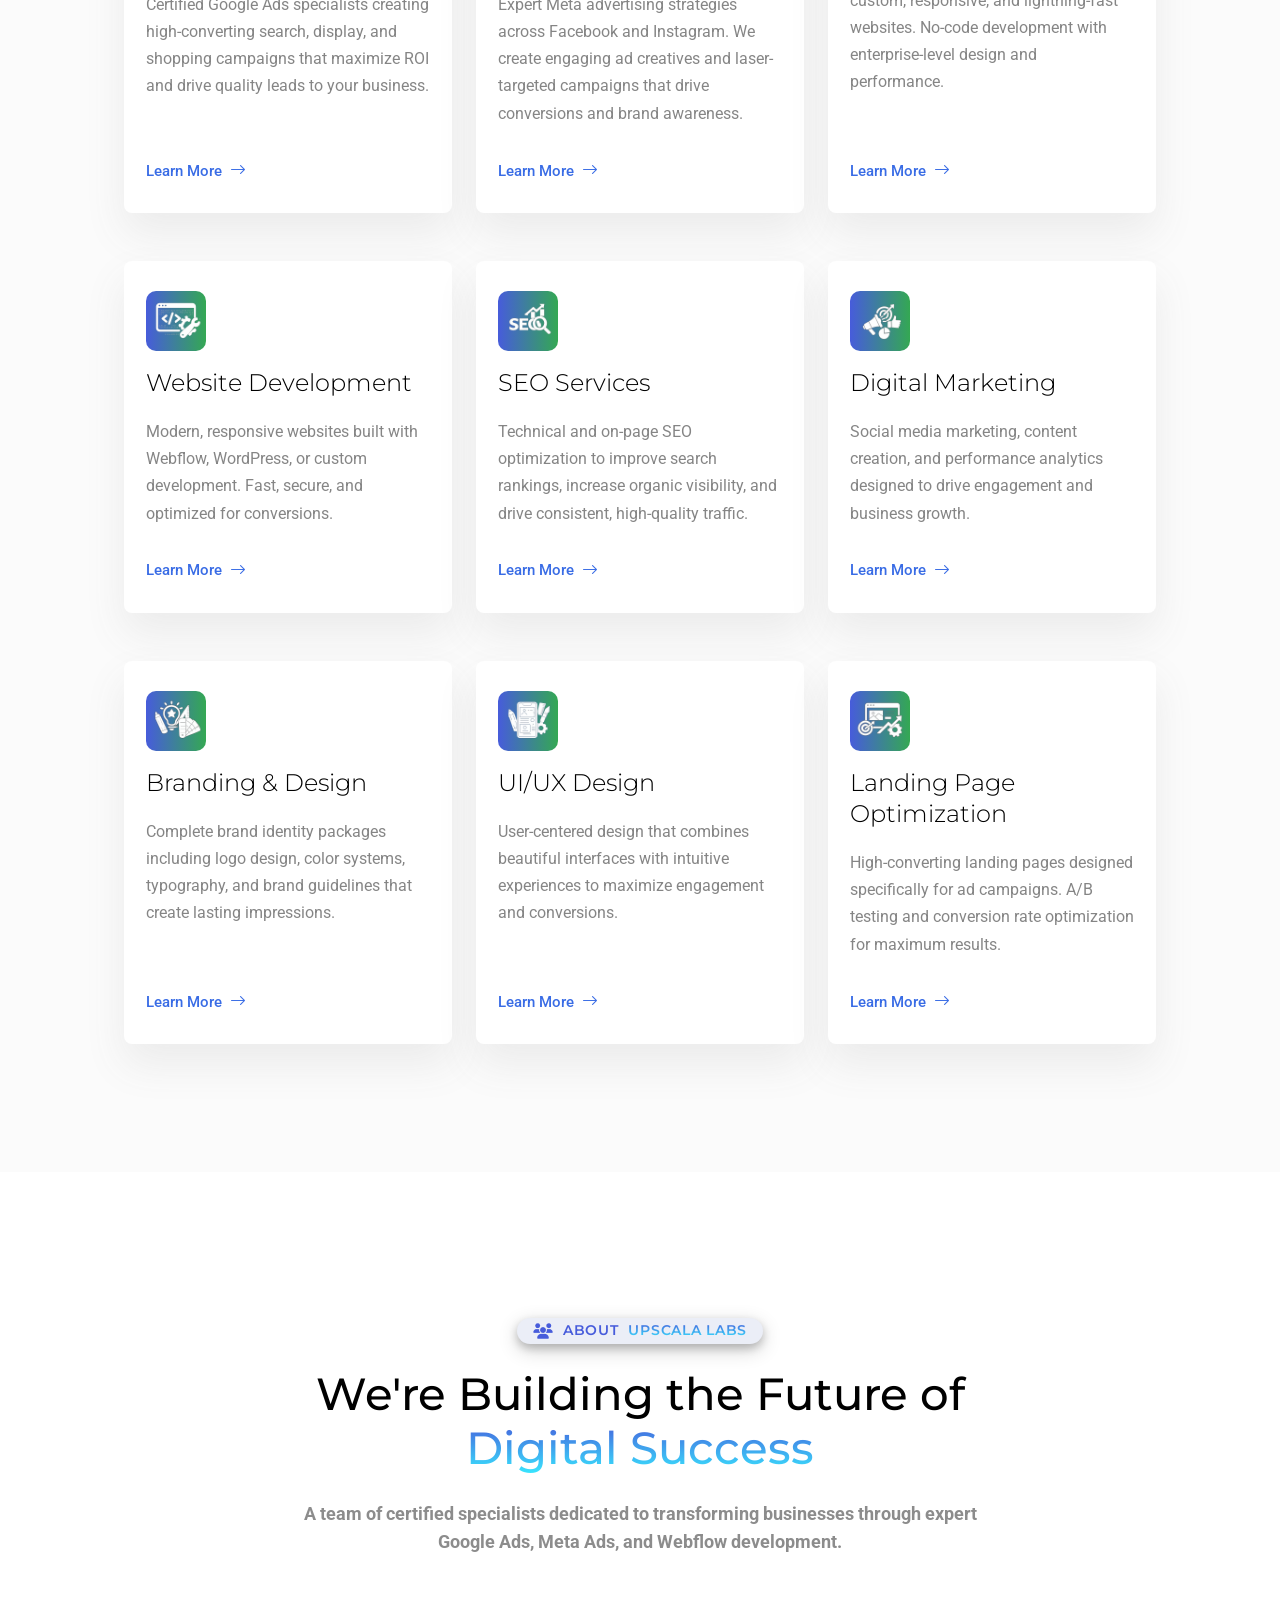
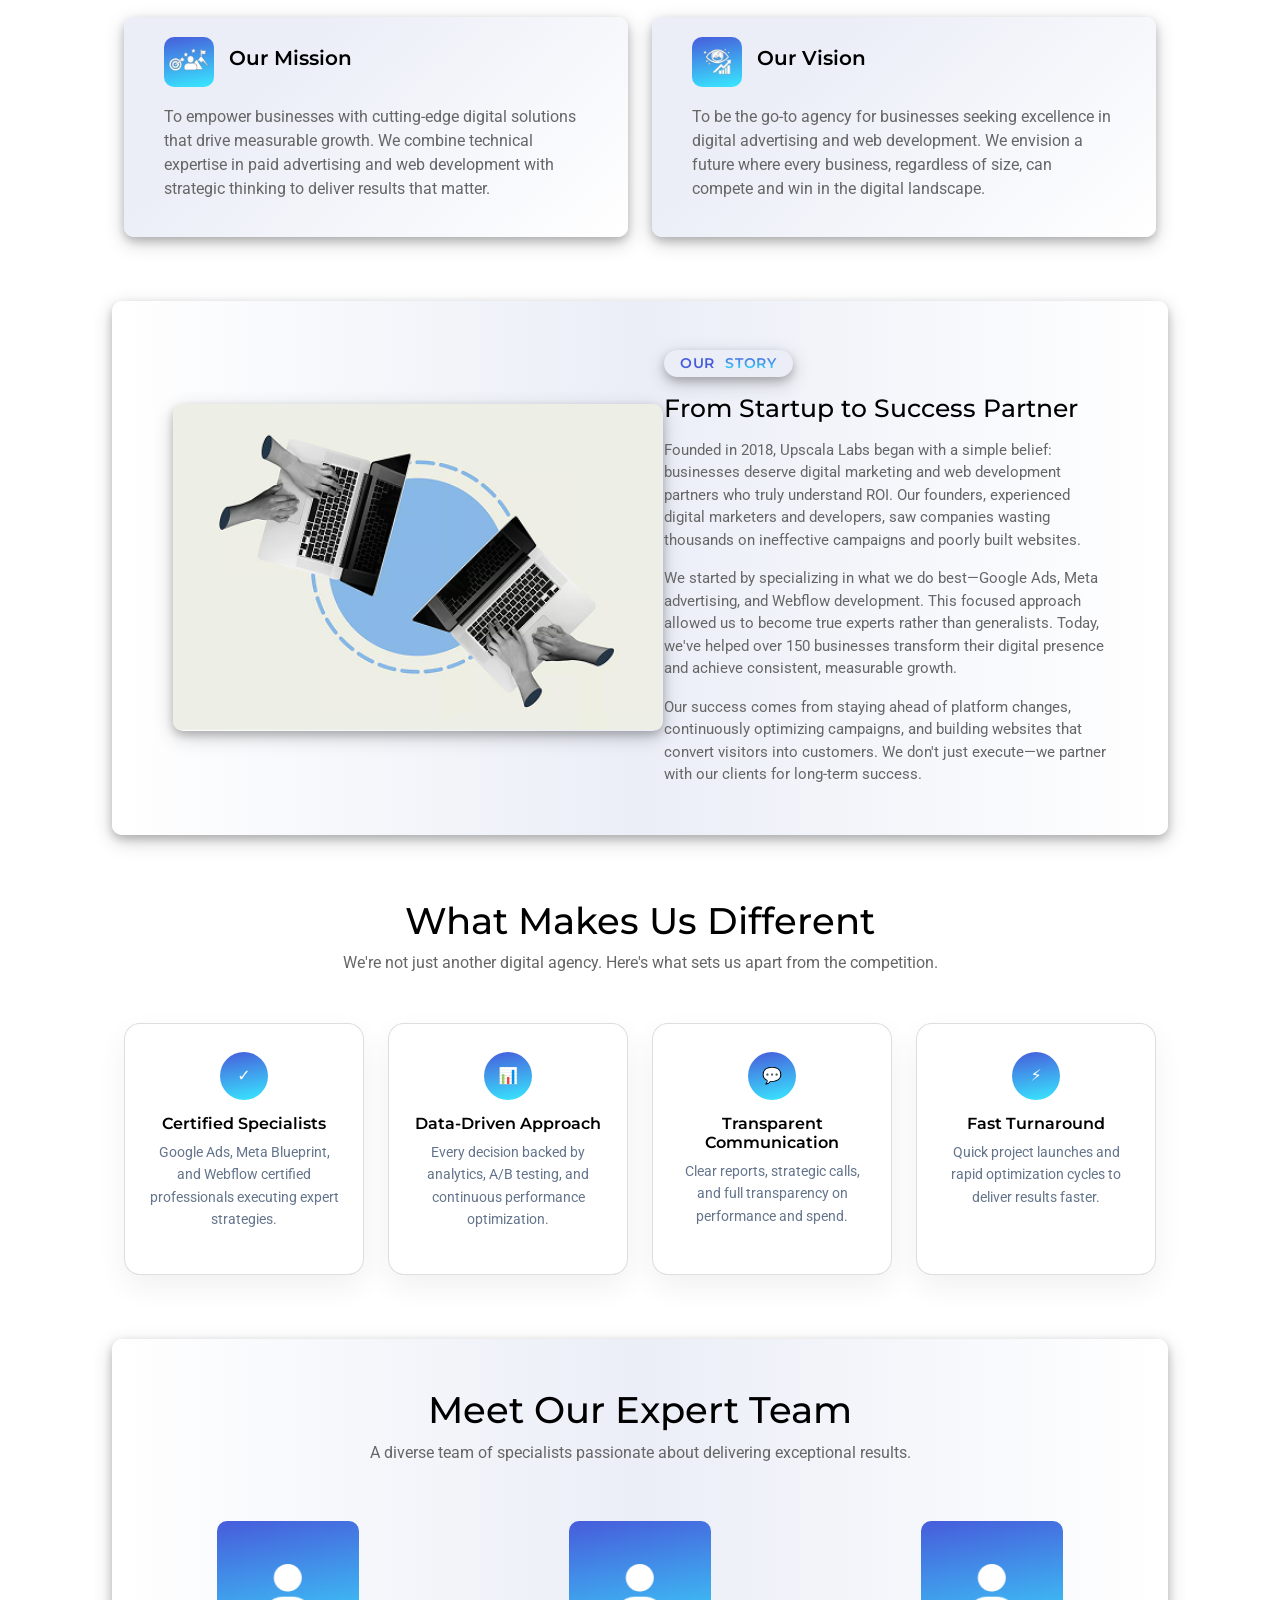
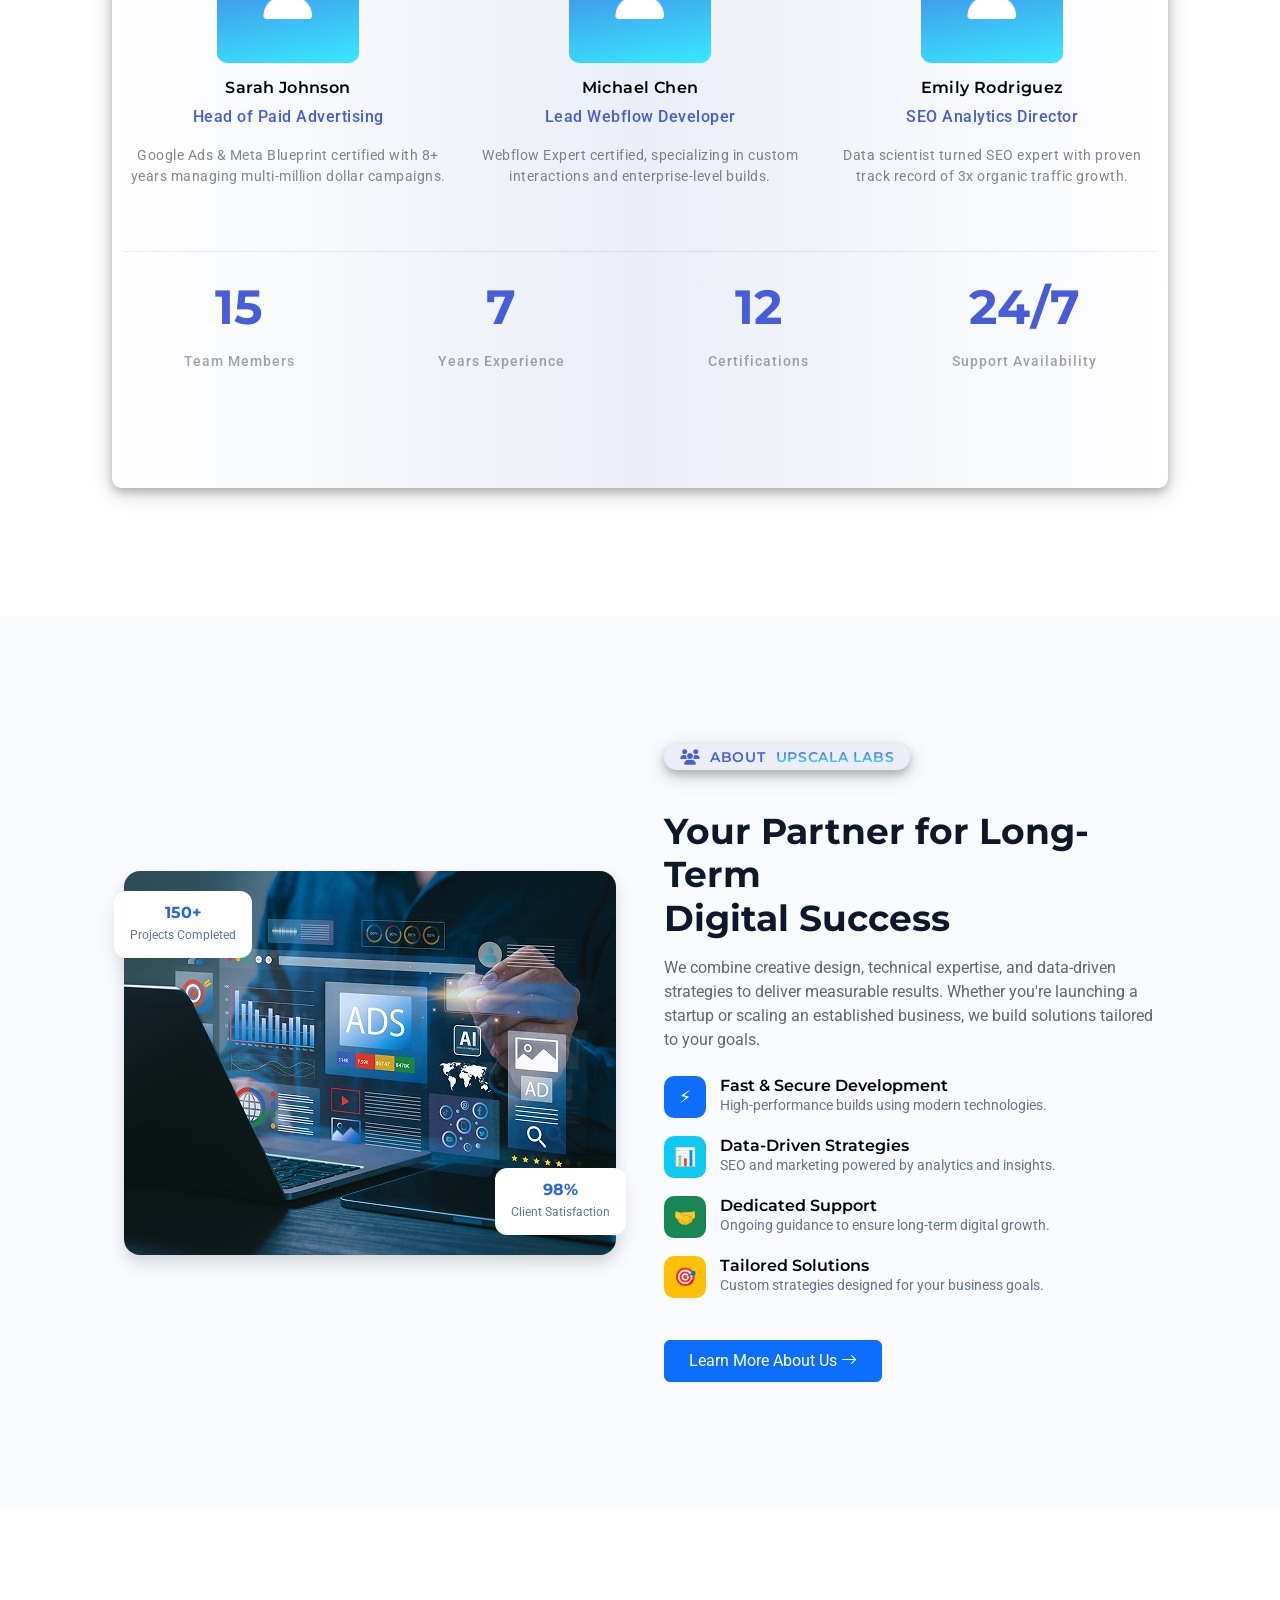
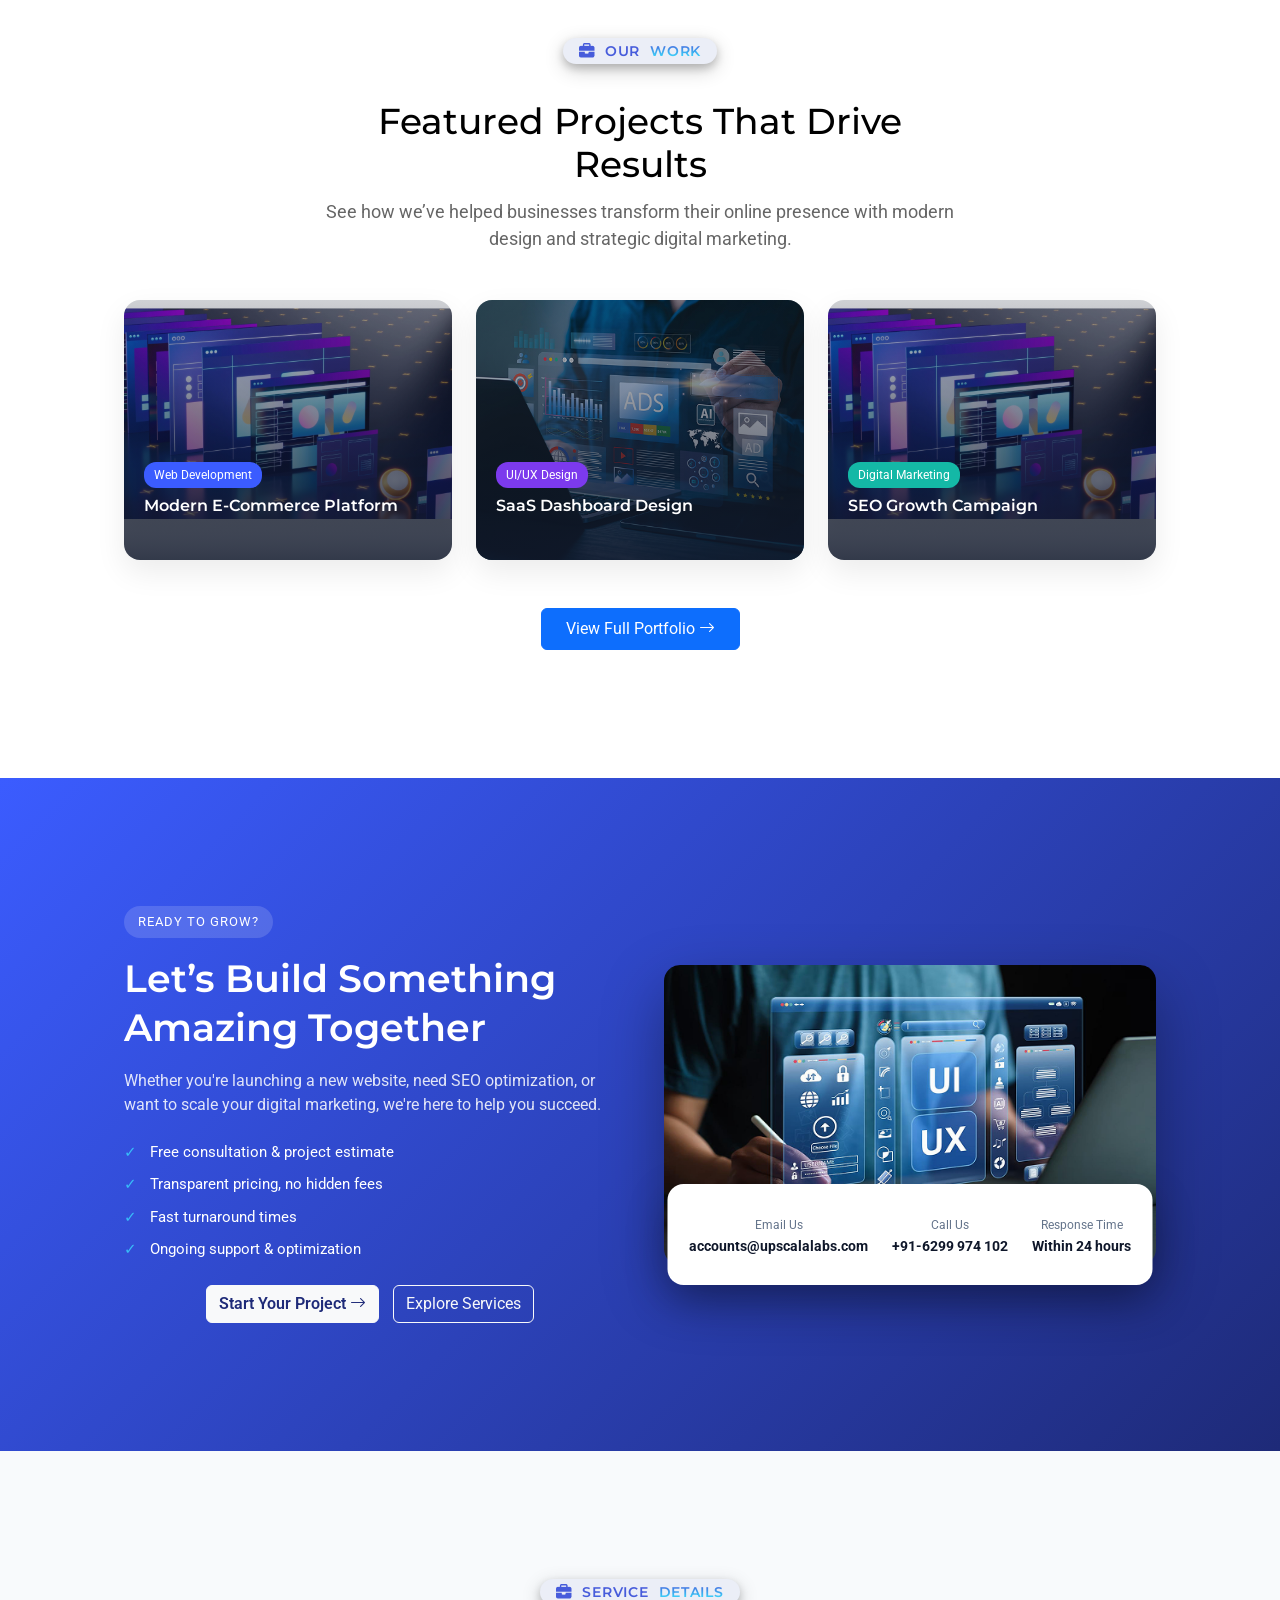
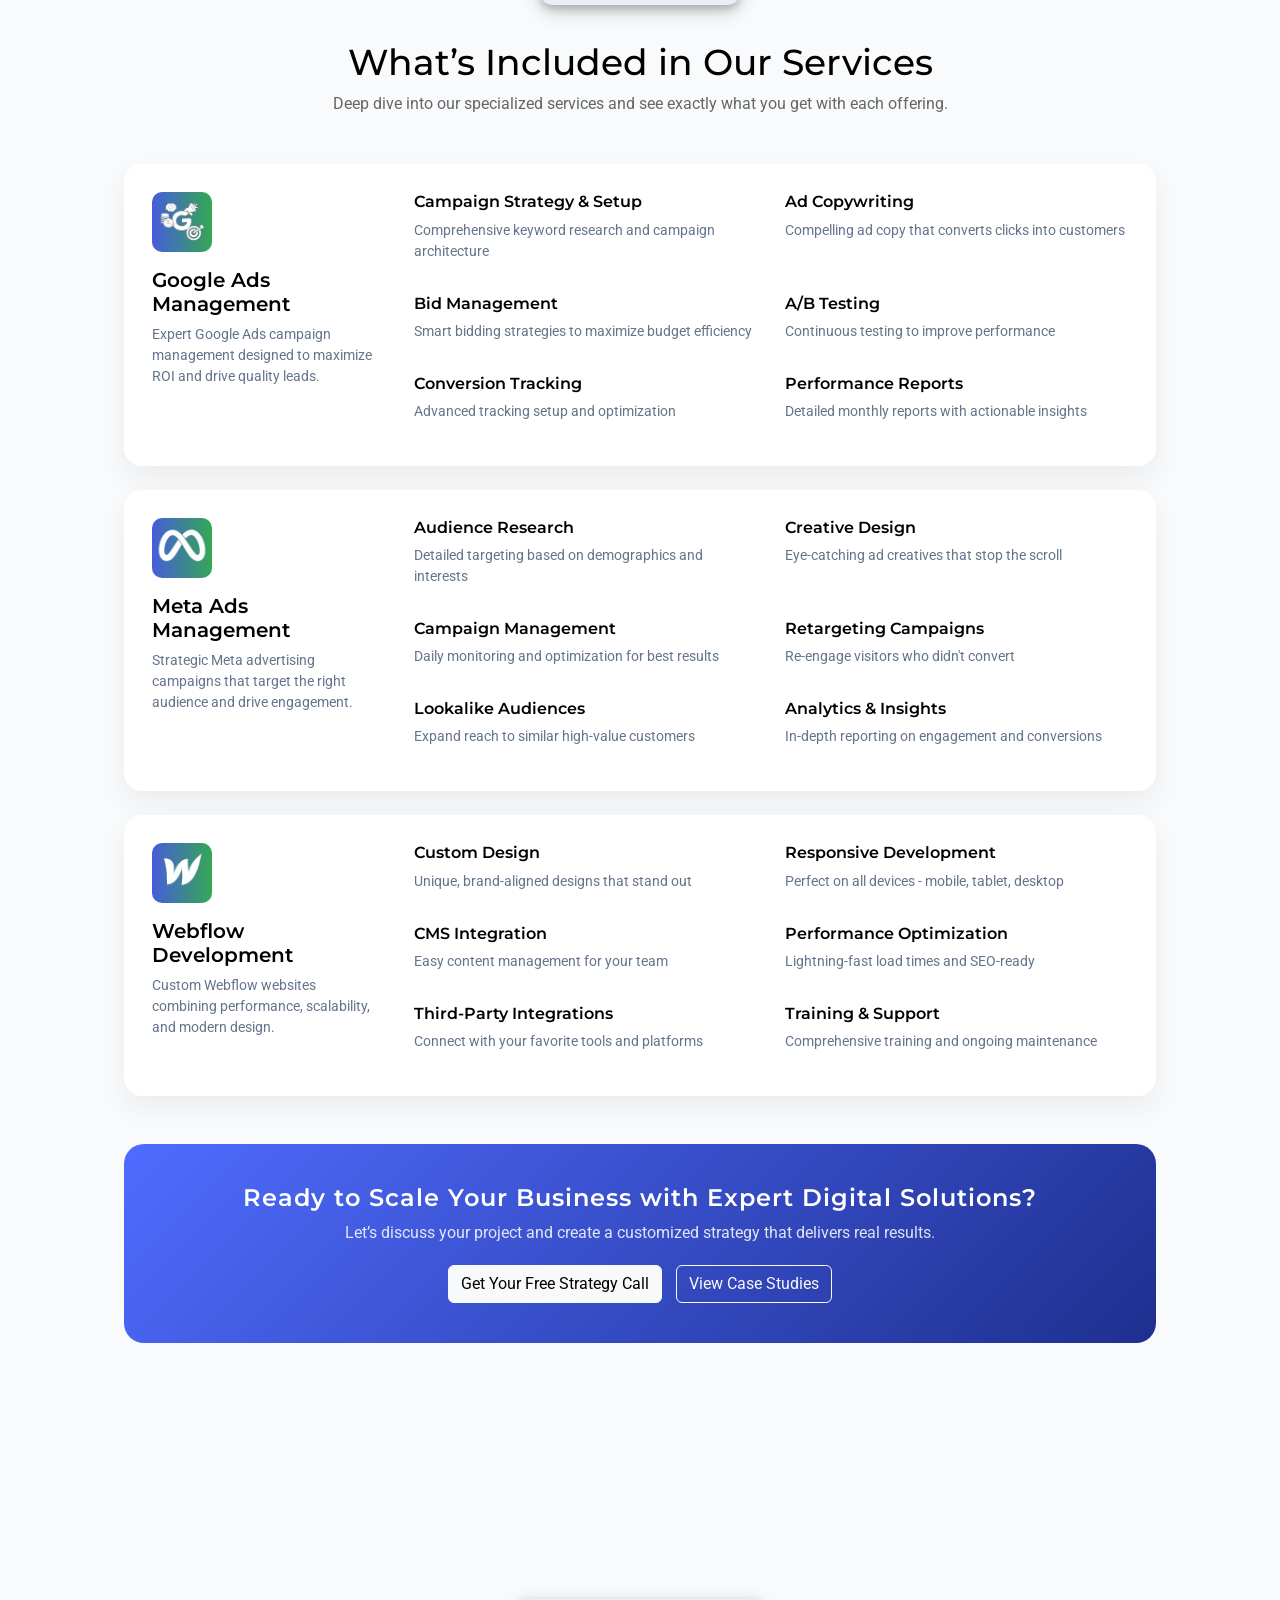
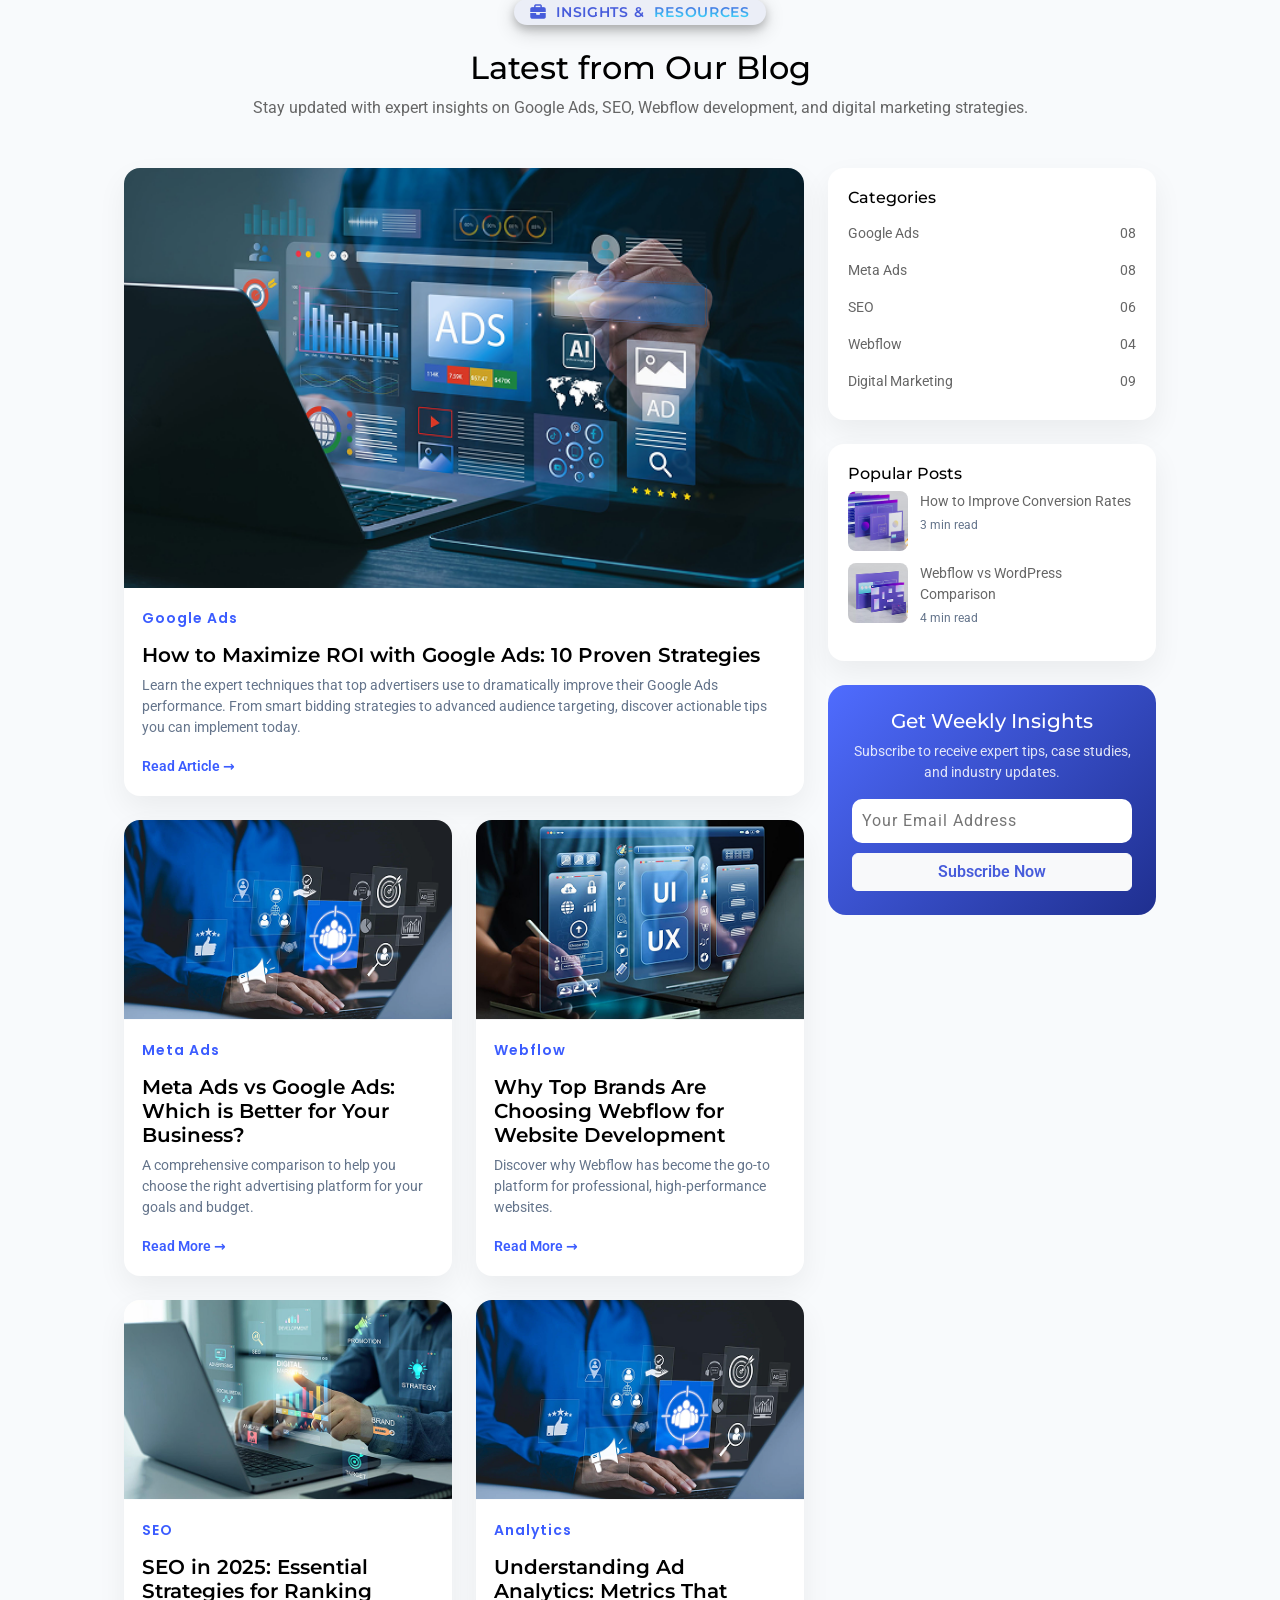
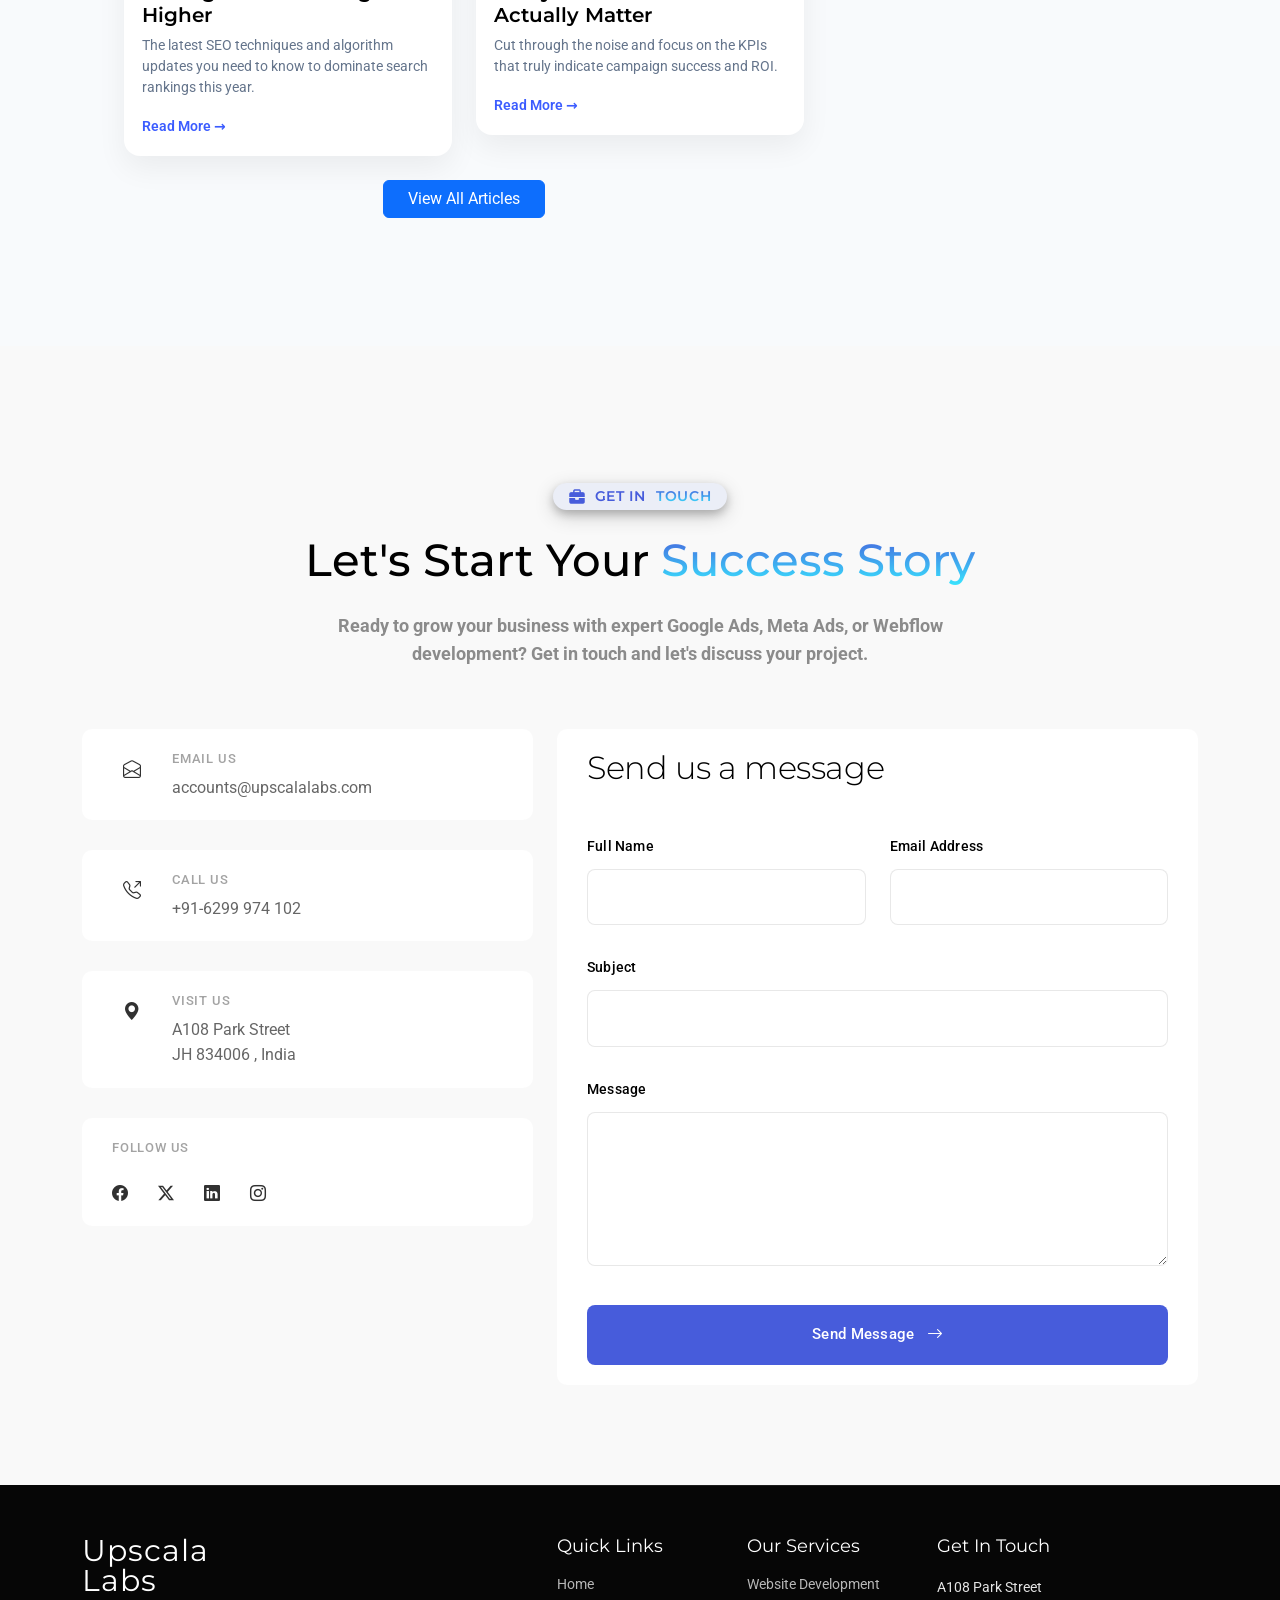
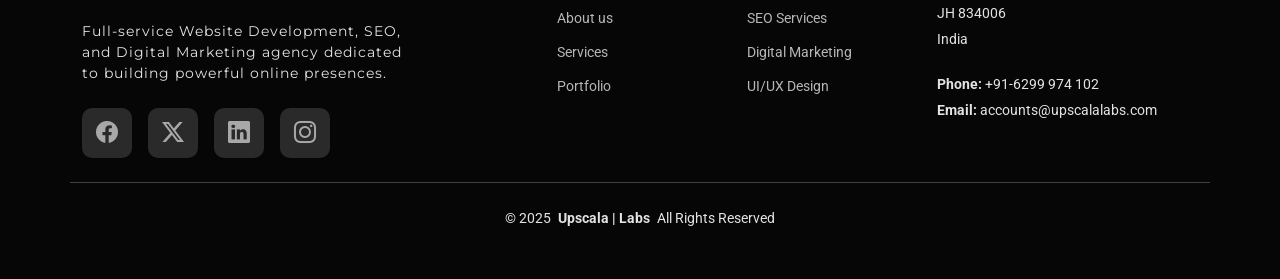
==== commit 61dd2e5e: "section update" ====
--- a/index.html
+++ b/index.html
@@ -56,7 +56,7 @@
       <div class="container">
         <h5>• Google Ads • Meta Ads • Webflow Experts</h5>
         <div class="row align-items-center">
-          <div class="col-lg-6">
+          <div class="col-lg-6 mt-0">
             <div class="hero-content">
               <h1>
                 Build a Powerful Online Presence That
@@ -977,11 +977,18 @@
 
         <!-- Header -->
         <div class="text-center mb-5">
-          <span class="section-badge">Insights & Resources</span>
-          <h2 class="section-title mt-2">Latest from Our Blog</h2>
-          <p class="section-subtitle mx-auto">
+          <h5 class="subtitle"><img src="assets/img/service-subtitle-icon.png" alt="service-subtitle-icon"> Insights &
+            <span class="heading-linear-color">Resources</span>
+          </h5>
+          <h2>Latest from Our Blog</h2>
+          <p>
             Stay updated with expert insights on Google Ads, SEO, Webflow
             development, and digital marketing strategies.
+          </p>
+          <!-- <span class="section-badge"> </span>
+          <h2 class="section-title mt-2"></h2>
+          <p class="section-subtitle mx-auto"> -->
+
           </p>
         </div>
 
@@ -997,8 +1004,9 @@
                 <span class="blog-tag">Google Ads</span>
                 <h4>How to Maximize ROI with Google Ads: 10 Proven Strategies</h4>
                 <p>
-                  Learn advanced Google Ads strategies to increase conversions,
-                  reduce costs, and scale campaigns effectively.
+                  Learn the expert techniques that top advertisers use to dramatically improve their Google
+                  Ads performance. From smart bidding strategies to advanced audience targeting, discover
+                  actionable tips you can implement today.
                 </p>
                 <a href="#" class="read-more">Read Article →</a>
               </div>
@@ -1008,10 +1016,14 @@
             <div class="row g-4">
               <div class="col-md-6">
                 <article class="blog-card">
-                  <img src="assets/img/blog-1.jpg" alt="" />
+                  <img src="assets/img/CustomerTargeting_blog.png" alt="" />
                   <div class="blog-content">
-                    <span class="blog-tag">SEO</span>
-                    <h6>SEO vs Google Ads: Which Is Better for Your Business?</h6>
+                    <span class="blog-tag">Meta Ads</span>
+                    <h6>Meta Ads vs Google Ads: Which is
+                      Better for Your Business?</h6>
+                    <p>A comprehensive comparison to help you choose
+                      the right advertising platform for your goals and
+                      budget.</p>
                     <a href="#" class="read-more">Read More →</a>
                   </div>
                 </article>
@@ -1019,10 +1031,14 @@
 
               <div class="col-md-6">
                 <article class="blog-card">
-                  <img src="assets/img/blog-2.jpg" alt="" />
+                  <img src="assets/img/UXDesign_blog.png" alt="" />
                   <div class="blog-content">
                     <span class="blog-tag">Webflow</span>
-                    <h6>Why Webflow Is the Future of Modern Websites</h6>
+                    <h6>Why Top Brands Are Choosing
+                      Webflow for Website Development</h6>
+                    <p>Discover why Webflow has become the go-to
+                      platform for professional, high-performance
+                      websites.</p>
                     <a href="#" class="read-more">Read More →</a>
                   </div>
                 </article>
@@ -1030,10 +1046,14 @@
 
               <div class="col-md-6">
                 <article class="blog-card">
-                  <img src="assets/img/blog-3.jpg" alt="" />
+                  <img src="assets/img/DigitalMarketingdevelopment_blog.png" alt="" />
                   <div class="blog-content">
-                    <span class="blog-tag">Marketing</span>
-                    <h6>Top Digital Marketing Trends to Watch in 2025</h6>
+                    <span class="blog-tag">SEO</span>
+                    <h6>SEO in 2025: Essential Strategies for
+                      Ranking Higher</h6>
+                    <p>The latest SEO techniques and algorithm
+                      updates you need to know to dominate search
+                      rankings this year.</p>
                     <a href="#" class="read-more">Read More →</a>
                   </div>
                 </article>
@@ -1041,10 +1061,13 @@
 
               <div class="col-md-6">
                 <article class="blog-card">
-                  <img src="assets/img/blog-4.jpg" alt="" />
+                  <img src="assets/img/CustomerTargeting_blog.png" alt="" />
                   <div class="blog-content">
                     <span class="blog-tag">Analytics</span>
-                    <h6>Understanding Key Marketing Metrics That Matter</h6>
+                    <h6>Understanding Ad Analytics: Metrics
+                      That Actually Matter</h6>
+                    <p>Cut through the noise and focus on the KPIs that
+                      truly indicate campaign success and ROI.</p>
                     <a href="#" class="read-more">Read More →</a>
                   </div>
                 </article>
@@ -1064,9 +1087,10 @@
               <h6>Categories</h6>
               <ul class="category-list">
                 <li>Google Ads <span>08</span></li>
+                <li>Meta Ads <span>08</span></li>
                 <li>SEO <span>06</span></li>
                 <li>Webflow <span>04</span></li>
-                <li>Marketing <span>09</span></li>
+                <li>Digital Marketing <span>09</span></li>
               </ul>
             </div>
 
@@ -1075,7 +1099,7 @@
               <h6>Popular Posts</h6>
 
               <div class="popular-post">
-                <img src="assets/img/blog-mini-1.jpg" alt="" />
+                <img src="assets/img/post_blog1.png" alt="" />
                 <div>
                   <p>How to Improve Conversion Rates</p>
                   <span>3 min read</span>
@@ -1083,7 +1107,7 @@
               </div>
 
               <div class="popular-post">
-                <img src="assets/img/blog-mini-2.jpg" alt="" />
+                <img src="assets/img/post_blog2.png" alt="" />
                 <div>
                   <p>Webflow vs WordPress Comparison</p>
                   <span>4 min read</span>
@@ -1094,7 +1118,9 @@
             <!-- CTA -->
             <div class="sidebar-cta">
               <h6>Get Weekly Insights</h6>
-              <p>Join our newsletter and never miss an update.</p>
+              <p>Subscribe to receive expert tips, case studies,
+                and industry updates.</p>
+              <input placeholder="Your Email Address" type="email" id="email" name="email">
               <a href="#" class="btn btn-light w-100">Subscribe Now</a>
             </div>
 
@@ -1126,7 +1152,7 @@
       <div class="container">
         <div class="row gy-4">
           <div class="col-lg-5">
-            <div class="info-item">
+            <!-- <div class="info-item">
               <div class="info-icon">
                 <i class="bi bi-chat-dots"></i>
               </div>
@@ -1137,7 +1163,7 @@
                   bring it to life together.
                 </p>
               </div>
-            </div>
+            </div> -->
 
             <div class="contact-details">
               <div class="detail-item">
@@ -1167,6 +1193,22 @@
                 <div class="detail-content">
                   <span class="detail-label">Visit us</span>
                   <span class="detail-value">A108 Park Street<br />JH 834006 , India</span>
+                </div>
+              </div>
+
+              <div class="detail-item">
+                <!-- <div class="detail-icon">
+                  <i class="bi bi-geo-alt-fill"></i>
+                </div> -->
+                <div class="detail-content">
+                  <span class="detail-label">Follow us</span>
+                  <div class="social-links d-flex mt-4">
+                    <a href=""><i class="bi bi-facebook"></i></a>
+                    <a href=""><i class="bi bi-twitter-x"></i></a>
+                    <a href=""><i class="bi bi-linkedin"></i></a>
+                    <a href=""><i class="bi bi-instagram"></i></a>
+                  </div>
+                  <!-- <span class="detail-value">A108 Park Street<br />JH 834006 , India</span> -->
                 </div>
               </div>
             </div>
--- a/assets/css/main.css
+++ b/assets/css/main.css
@@ -837,9 +837,9 @@
 }
 
 @media (max-width: 768px) {
-  .hero .hero-content h1 {
-    font-size: 2.5rem;
-  }
+ .hero .hero-content h1 {
+    font-size: 2.3rem;
+}
 }
 
 .hero .hero-content p {
@@ -858,11 +858,11 @@
 }
 
 @media (max-width: 576px) {
-  .hero .hero-cta {
+ .hero .hero-cta {
     flex-direction: column;
-    align-items: flex-start;
+    align-items: normal;
     gap: 1rem;
-  }
+}
 }
 
 .hero .hero-cta .btn-primary {
@@ -984,6 +984,21 @@
     padding: 1rem;
     min-width: 160px;
   }
+  .hero .hero-image .floating-card {
+    min-width: 82px;
+    height: 63px;
+}
+.hero .hero-image .floating-card-upside {
+    min-width: 82px;
+    height: 63px;
+    right: 6px;
+}
+.hero-image {
+    display: none;
+}
+.hero h5 {
+    font-size: 12px;
+}
 }
 
 .hero .hero-image .floating-card .card-icon {
@@ -1714,6 +1729,13 @@
   color: #64748b;
 }
 
+@media (max-width: 576px) {
+  .feature-list .icon {
+    width: 65px;
+    height: 42px;
+}
+}
+
 /*--------------------------------------------------------------
 # featured-projects Section
 --------------------------------------------------------------*/
@@ -2066,6 +2088,167 @@
   }
 }
 
+/*--------------------------------------------------------------
+# Blog Section
+--------------------------------------------------------------*/
+.blog-section {
+  background: #f8fafc;
+}
+
+.section-badge {
+  padding: 6px 14px;
+  font-size: 13px;
+  font-weight: 600;
+  background: rgba(59, 92, 255, 0.1);
+  color: #3b5cff;
+  border-radius: 999px;
+}
+
+.section-title {
+  font-size: 36px;
+  font-weight: 700;
+  color: #0f172a;
+}
+
+.section-subtitle {
+  max-width: 560px;
+  font-size: 15px;
+  color: #64748b;
+}
+
+.blog-card {
+  background: #ffffff;
+  border-radius: 16px;
+  overflow: hidden;
+  box-shadow: 0 12px 30px rgba(0, 0, 0, 0.06);
+}
+
+.blog-card img {
+  width: 100%;
+  height: 200px;
+  object-fit: cover;
+}
+
+.blog-card.featured img {
+    height: 420px;
+    object-fit: cover;
+    width: 100%;
+}
+
+.blog-content {
+  padding: 18px;
+}
+
+.blog-tag {
+    font-size: 14px;
+    color: #3b5cff;
+    border-radius: 10px;
+    display: inline-block;
+    margin-bottom: 6px;
+    font-weight: 600;
+    letter-spacing: 1px;
+    font-family: 'Poppins';
+}
+
+.blog-content h4, .blog-content h6 {
+    font-weight: 600;
+    margin: 8px 0;
+    font-size: 20px;
+}
+
+.blog-content p {
+  font-size: 14px;
+  color: #64748b;
+}
+
+.read-more {
+  font-size: 14px;
+  font-weight: 600;
+  color: #3b5cff;
+}
+
+.sidebar-card {
+  background: #ffffff;
+  border-radius: 16px;
+  padding: 20px;
+  box-shadow: 0 12px 30px rgba(0, 0, 0, 0.06);
+}
+
+.category-list {
+  list-style: none;
+  padding: 0;
+  margin: 0;
+}
+
+.category-list li {
+  display: flex;
+  justify-content: space-between;
+  padding: 8px 0;
+  font-size: 14px;
+}
+
+.popular-post {
+  display: flex;
+  gap: 12px;
+  margin-bottom: 12px;
+}
+
+.popular-post img {
+  width: 60px;
+  height: 60px;
+  border-radius: 8px;
+  object-fit: cover;
+}
+
+.popular-post p {
+  font-size: 14px;
+  margin: 0;
+}
+
+.popular-post span {
+  font-size: 12px;
+  color: #64748b;
+}
+
+.sidebar-cta h6 {
+    color: #fff;
+    font-size: 20px;
+}
+
+.sidebar-cta input#email {
+    margin-bottom: 10px;
+    border-radius: 10px;
+    border: none;
+    width: 100%;
+    padding: 10px 10px;
+    letter-spacing: 1px;
+}
+
+a.btn.btn-light.w-100 {
+    color: #475cdb;
+    font-weight: 600;
+}
+
+.sidebar-cta {
+  background: linear-gradient(135deg, #4f6cff, #1f2f8f);
+  color: #fff;
+  padding: 24px;
+  border-radius: 18px;
+  text-align: center;
+}
+
+.sidebar-cta p {
+  font-size: 14px;
+  color: rgba(255, 255, 255, 0.85);
+}
+
+/* Responsive */
+@media (max-width: 768px) {
+  .section-title {
+    font-size: 28px;
+  }
+}
+
 
 /*--------------------------------------------------------------
 # Contact Section
@@ -2110,10 +2293,13 @@
 }
 
 .contact .contact-details .detail-item {
-  display: flex;
-  align-items: flex-start;
-  gap: 20px;
-  margin-bottom: 48px;
+    display: flex;
+    align-items: flex-start;
+    gap: 20px;
+    margin-bottom: 30px !important;
+    background-color: var(--surface-color);
+    padding: 20px 30px;
+    border-radius: 10px;
 }
 
 .contact .contact-details .detail-item:last-child {
@@ -2229,19 +2415,25 @@
 }
 
 .contact .form-wrapper .submit-btn {
-  background: var(--accent-color);
-  color: var(--contrast-color);
-  border: none;
-  border-radius: 8px;
-  padding: 18px 36px;
-  font-size: 15px;
-  font-weight: 500;
-  display: inline-flex;
-  align-items: center;
-  gap: 12px;
-  cursor: pointer;
-  transition: all 0.3s ease;
-  letter-spacing: 0.3px;
+    background: #475cdb;
+    color: var(--contrast-color);
+    border: none;
+    border-radius: 8px;
+    padding: 18px 36px;
+    font-size: 15px;
+    font-weight: 500;
+    display: inline-flex;
+    align-items: center;
+    justify-content: center;
+    gap: 12px;
+    cursor: pointer;
+    transition: all 0.3s ease;
+    letter-spacing: 0.3px;
+    width: 100%;
+}
+
+.detail-content .social-links.d-flex.mt-4 {
+    gap: 30px;
 }
 
 .contact .form-wrapper .submit-btn i {
@@ -2249,11 +2441,11 @@
   transition: transform 0.3s ease;
 }
 
-.contact .form-wrapper .submit-btn:hover {
+/* .contact .form-wrapper .submit-btn:hover {
   background: color-mix(in srgb, var(--accent-color), transparent 10%);
   transform: translateY(-2px);
   box-shadow: 0 8px 25px color-mix(in srgb, var(--accent-color), transparent 70%);
-}
+} */
 
 .contact .form-wrapper .submit-btn:hover i {
   transform: translateX(4px);
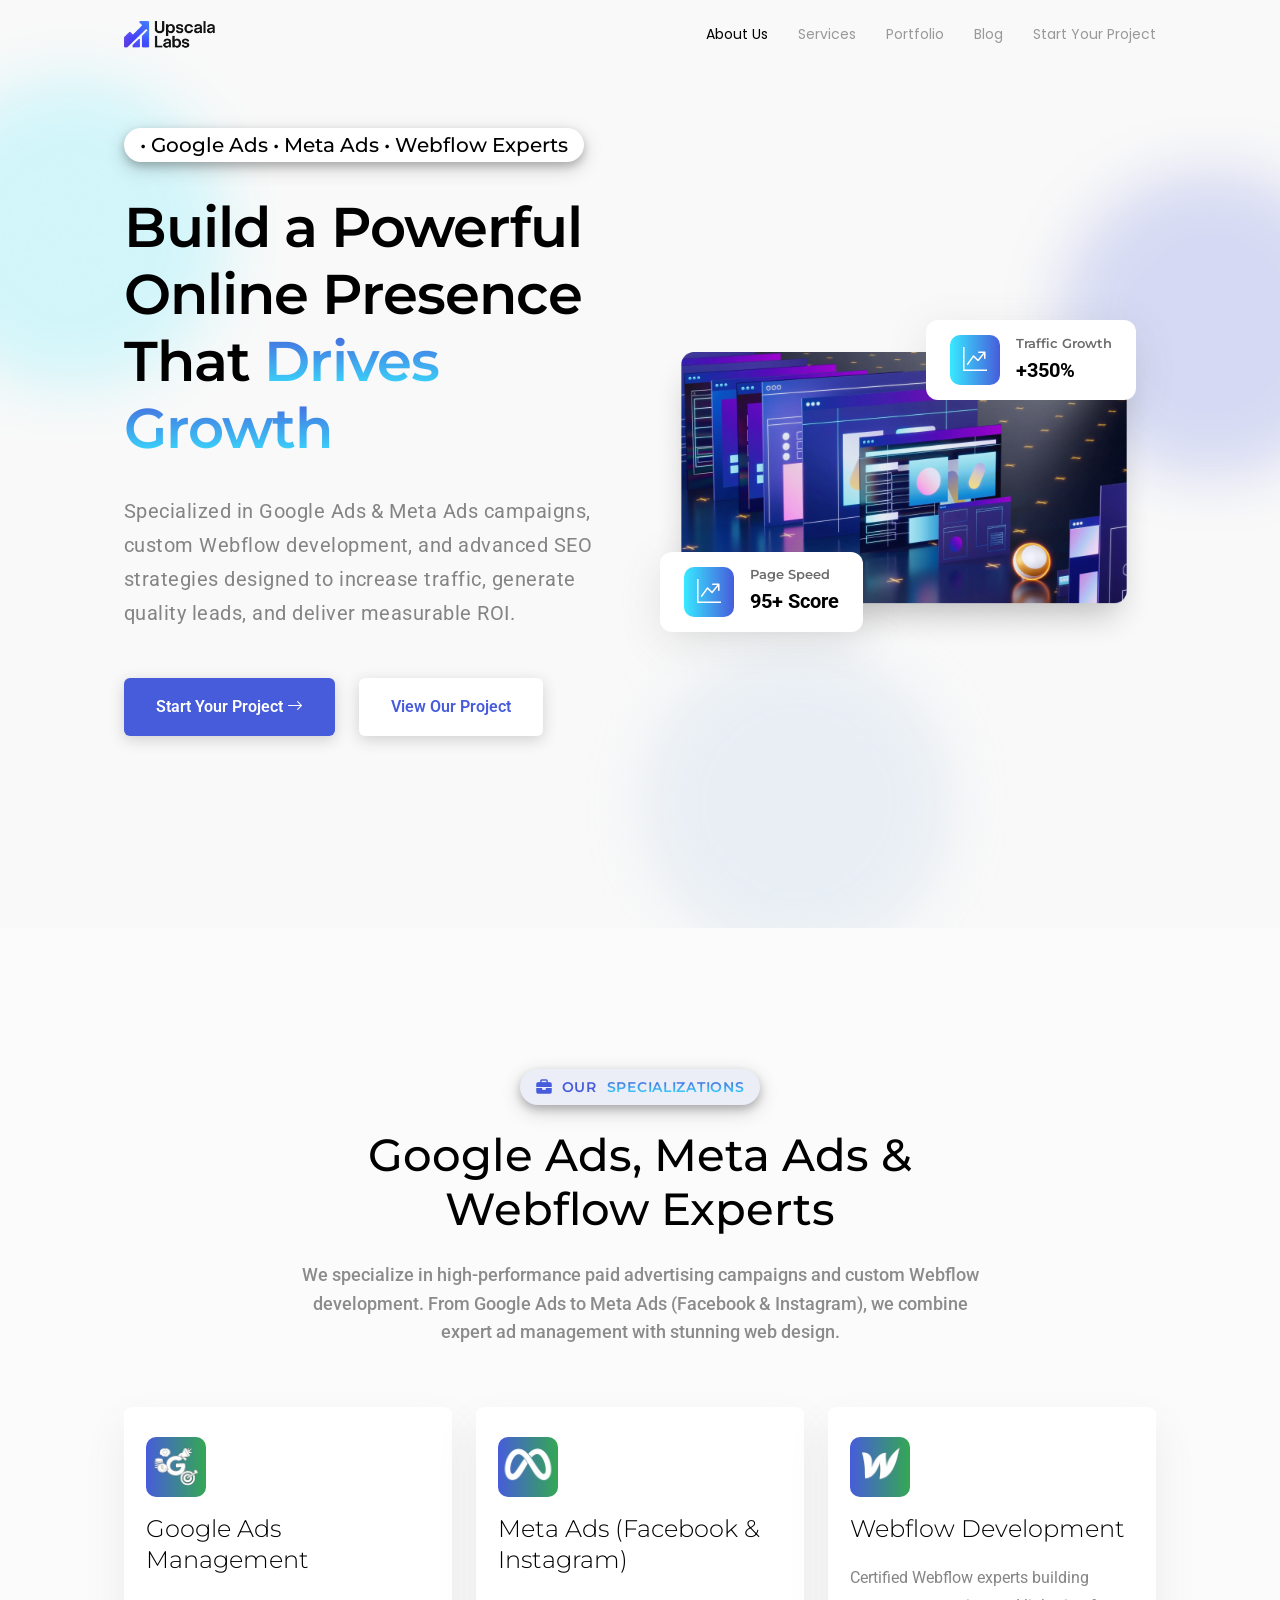
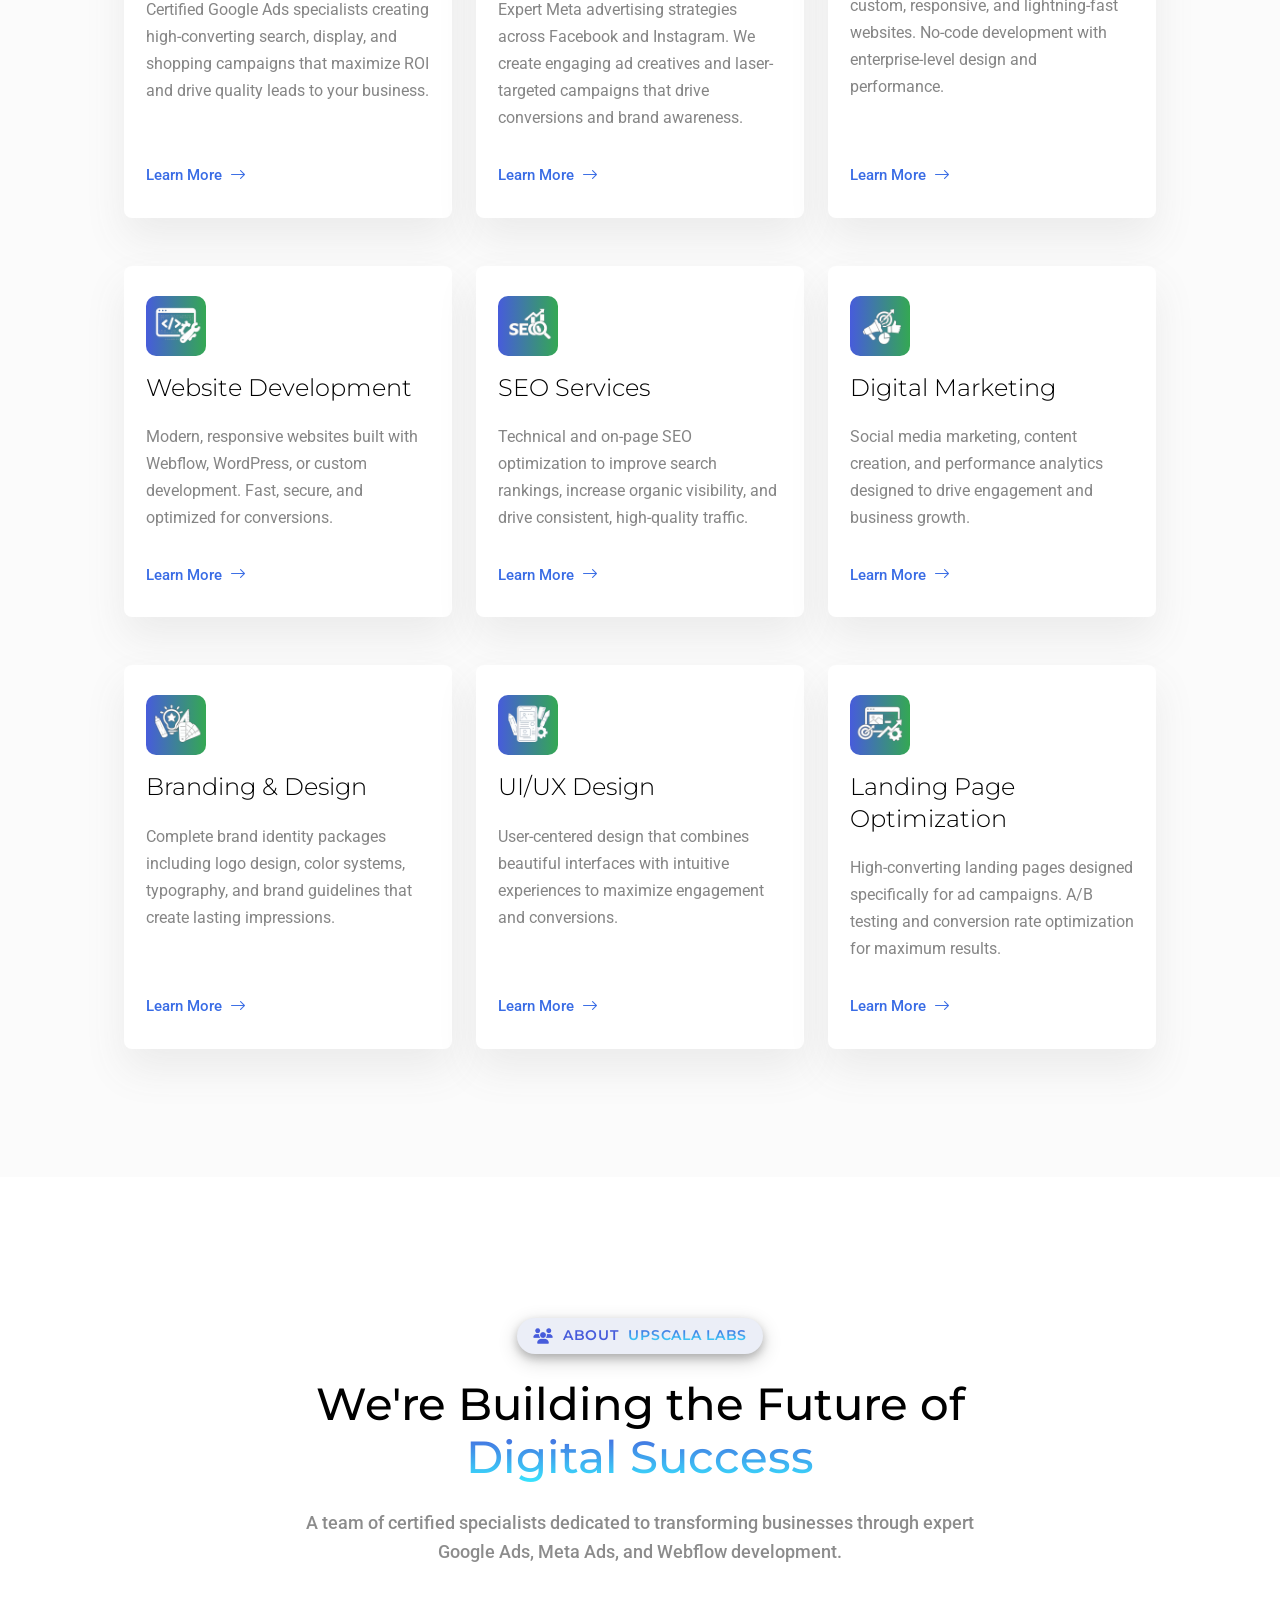
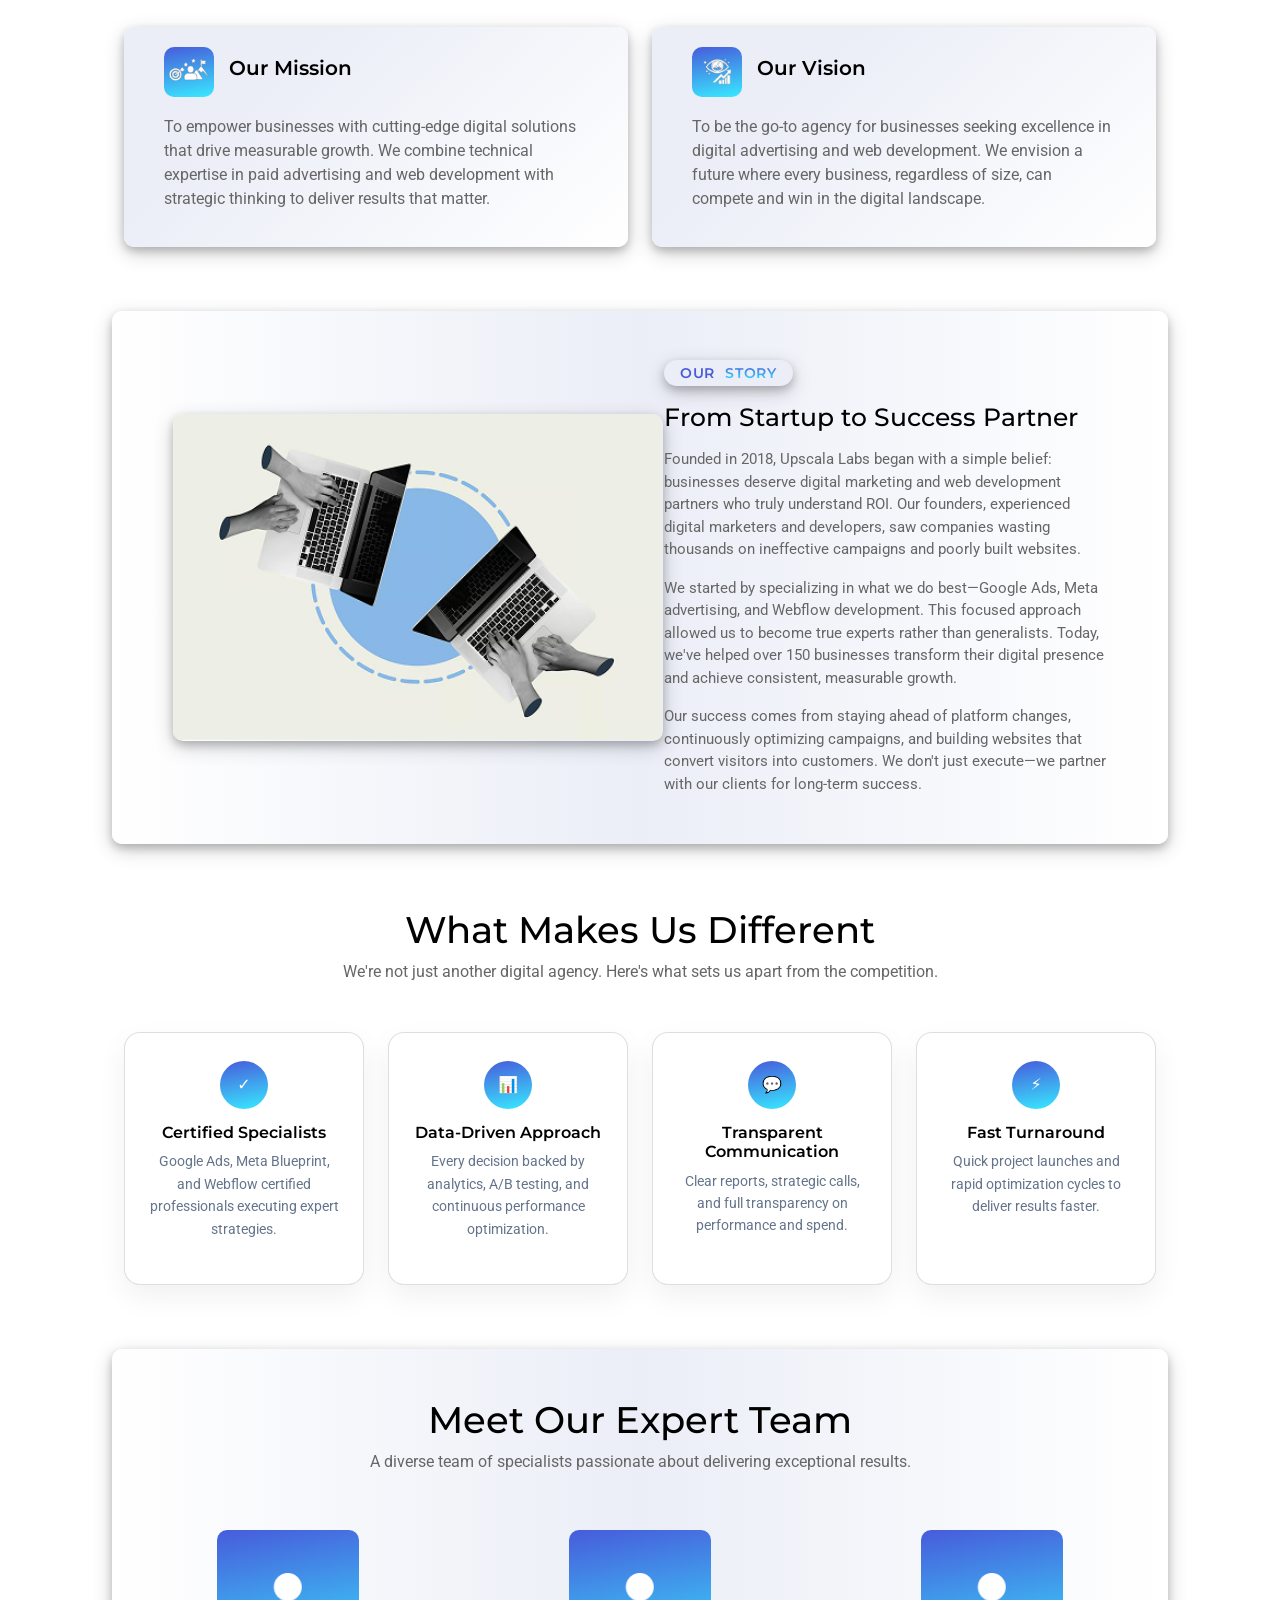
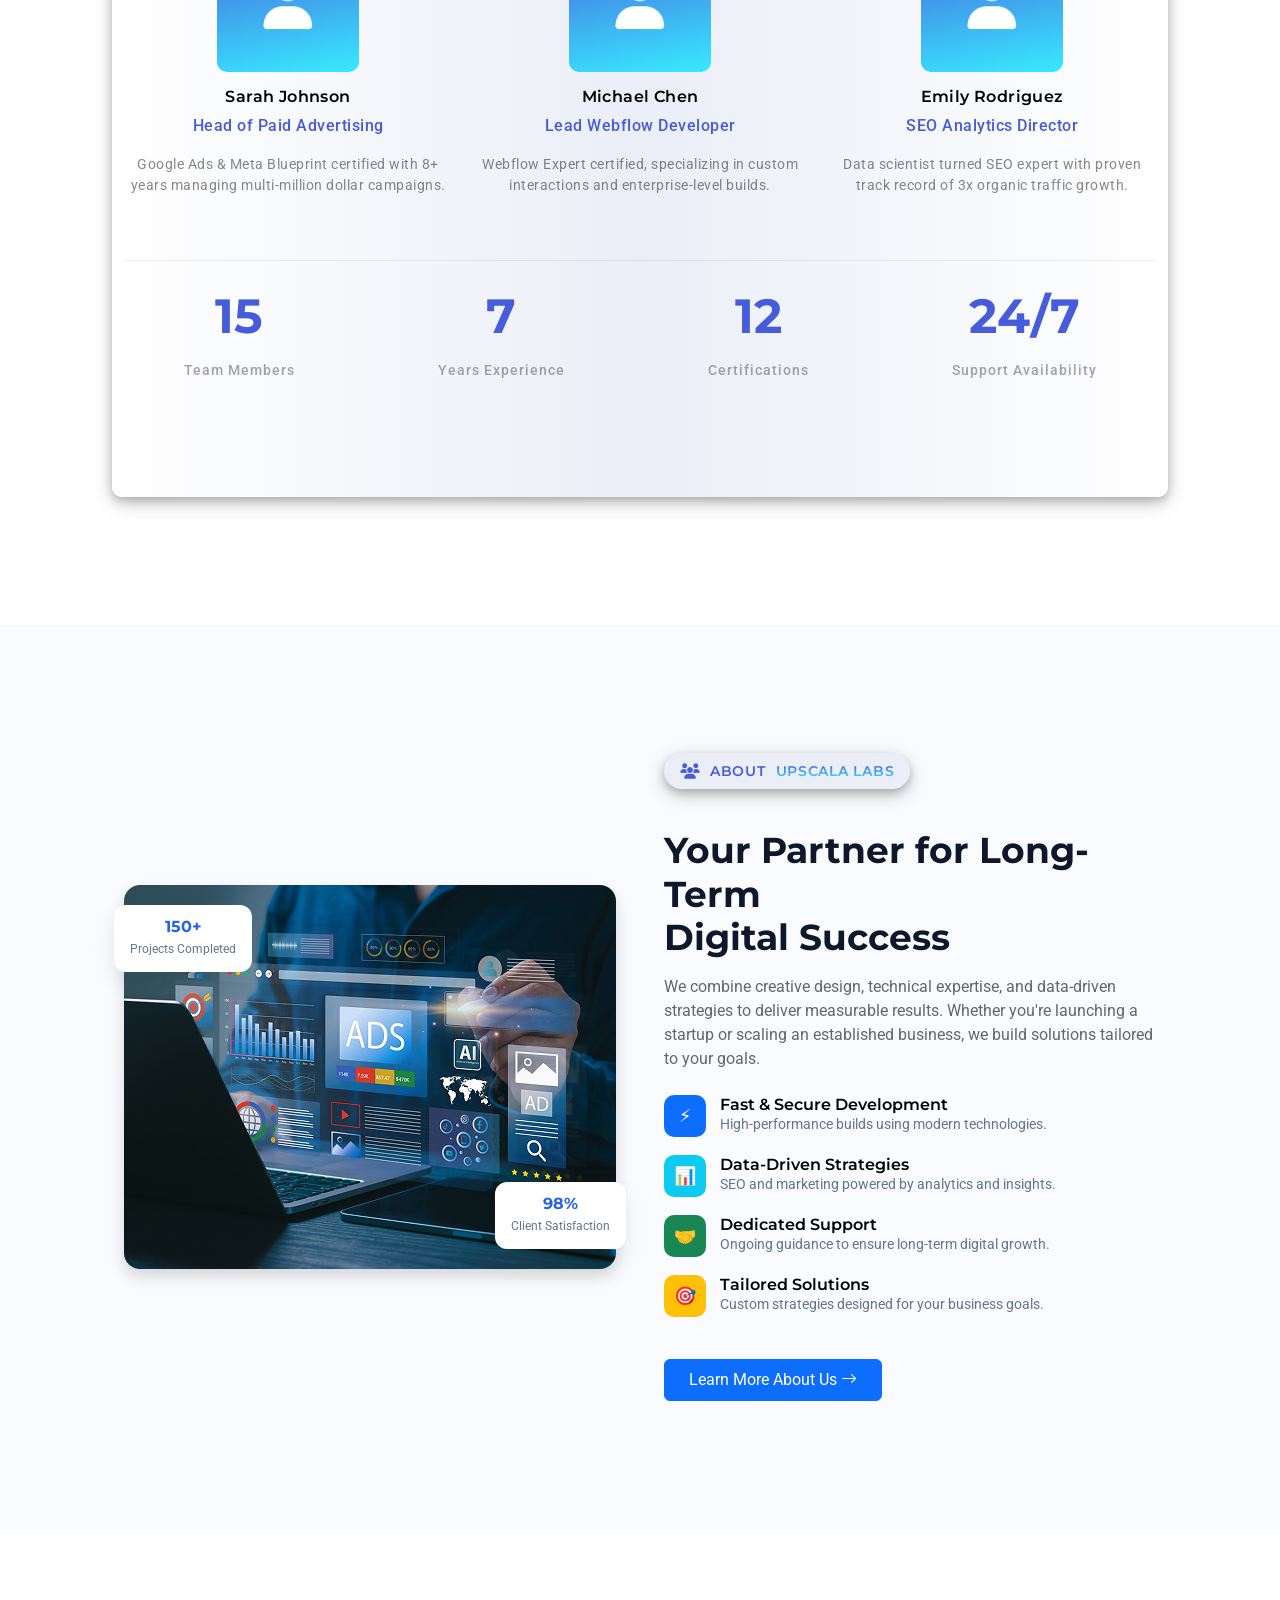
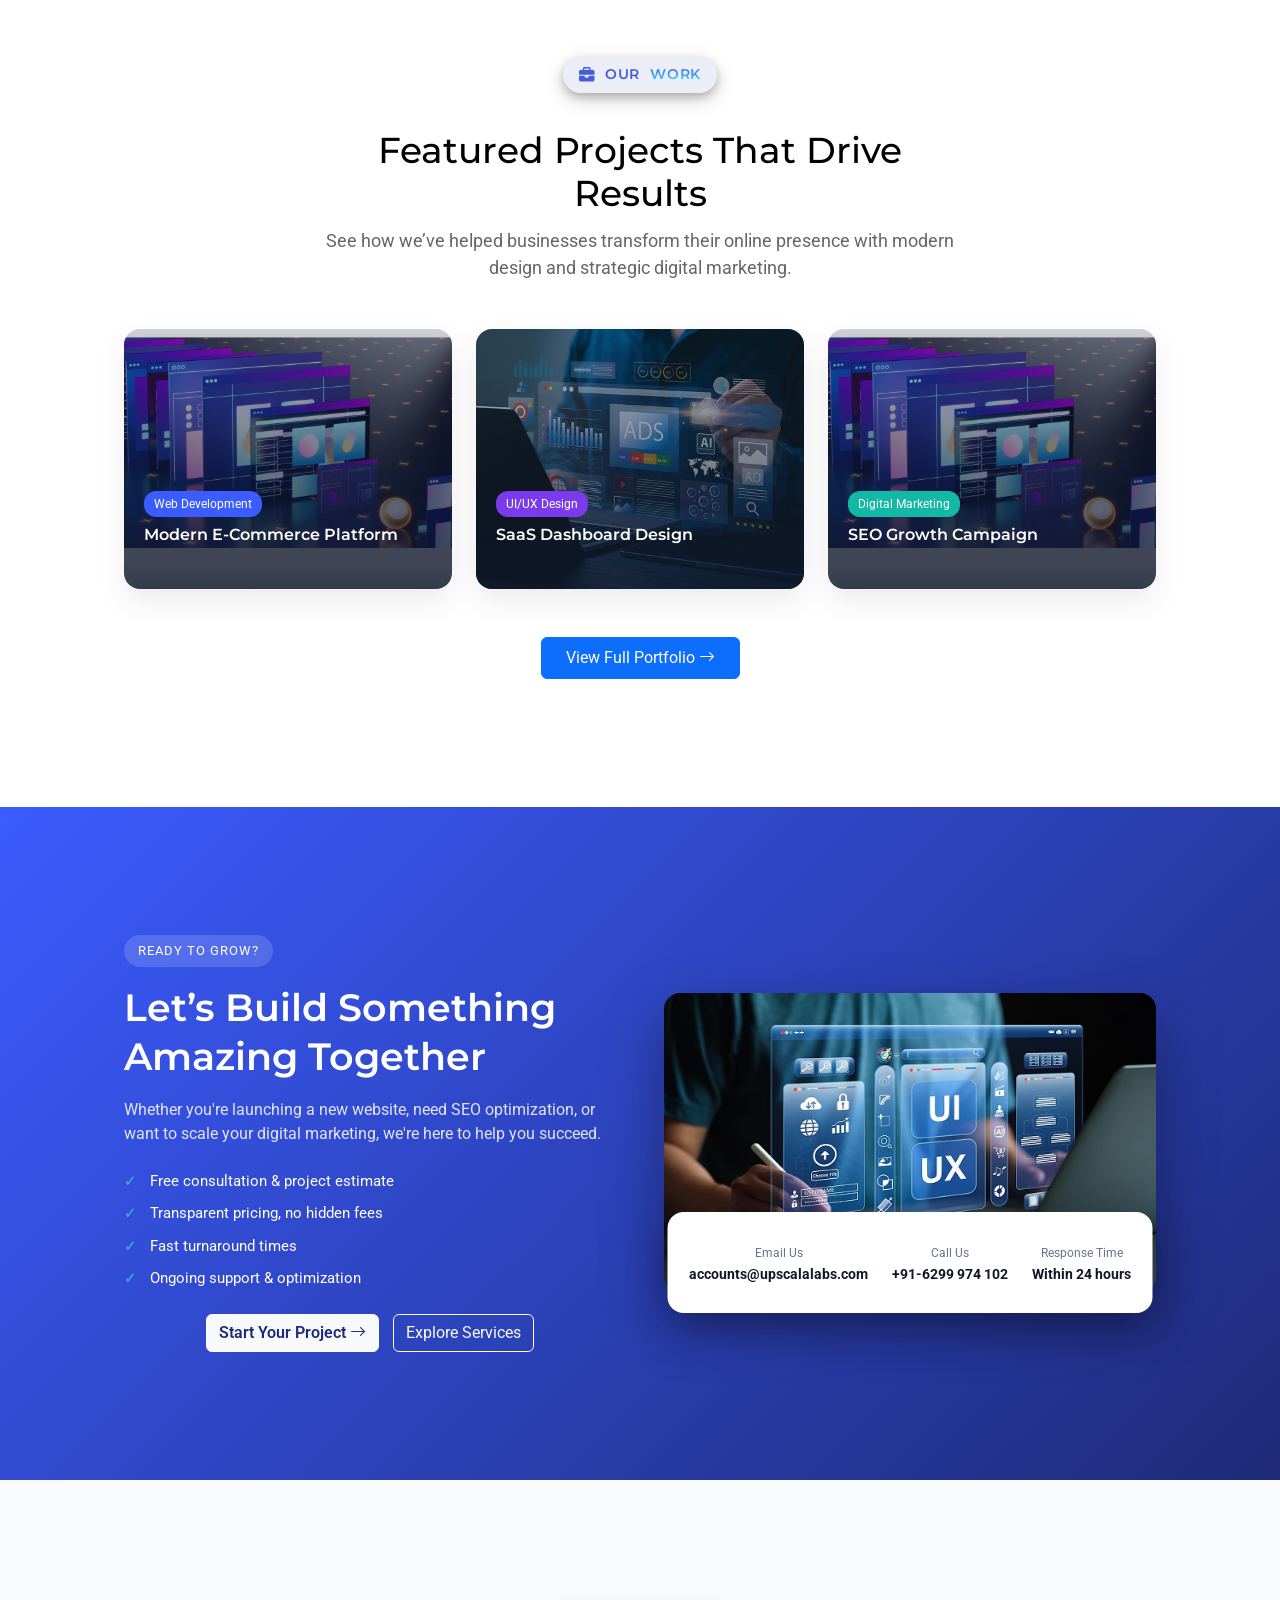
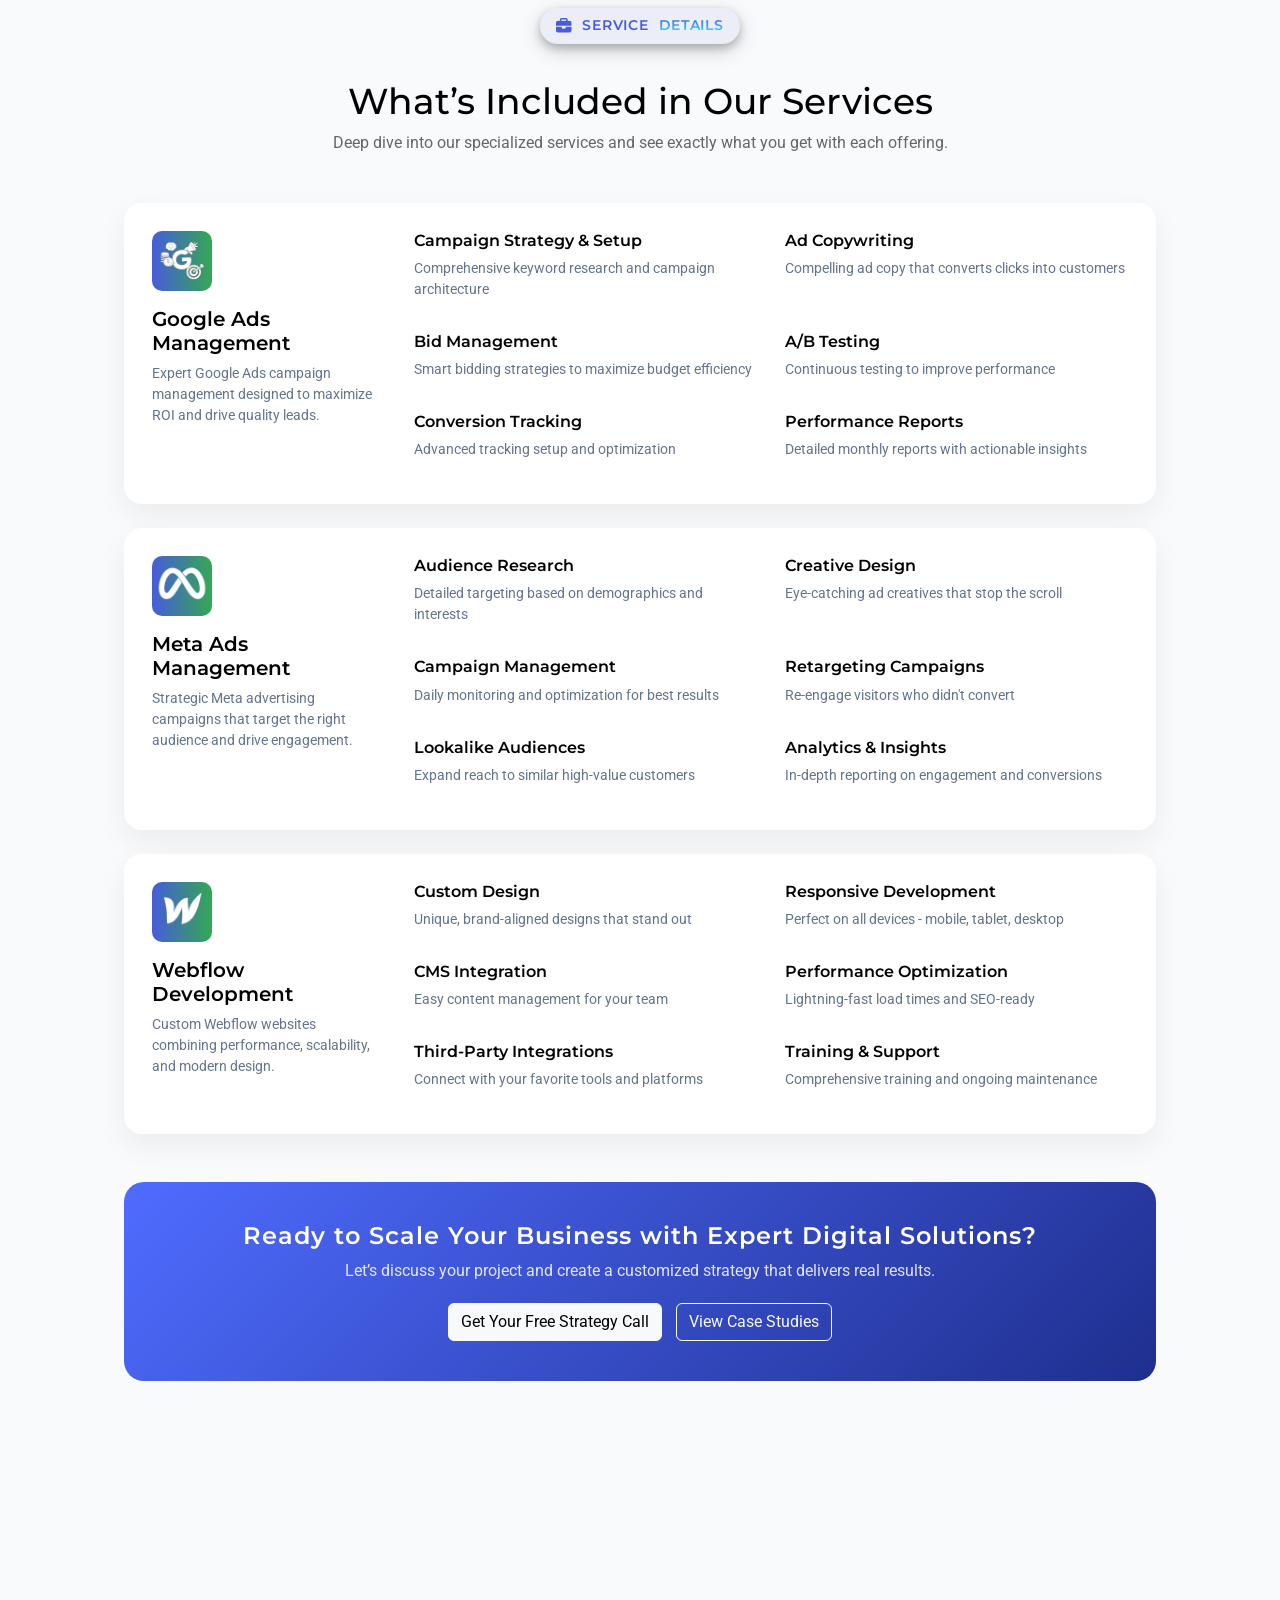
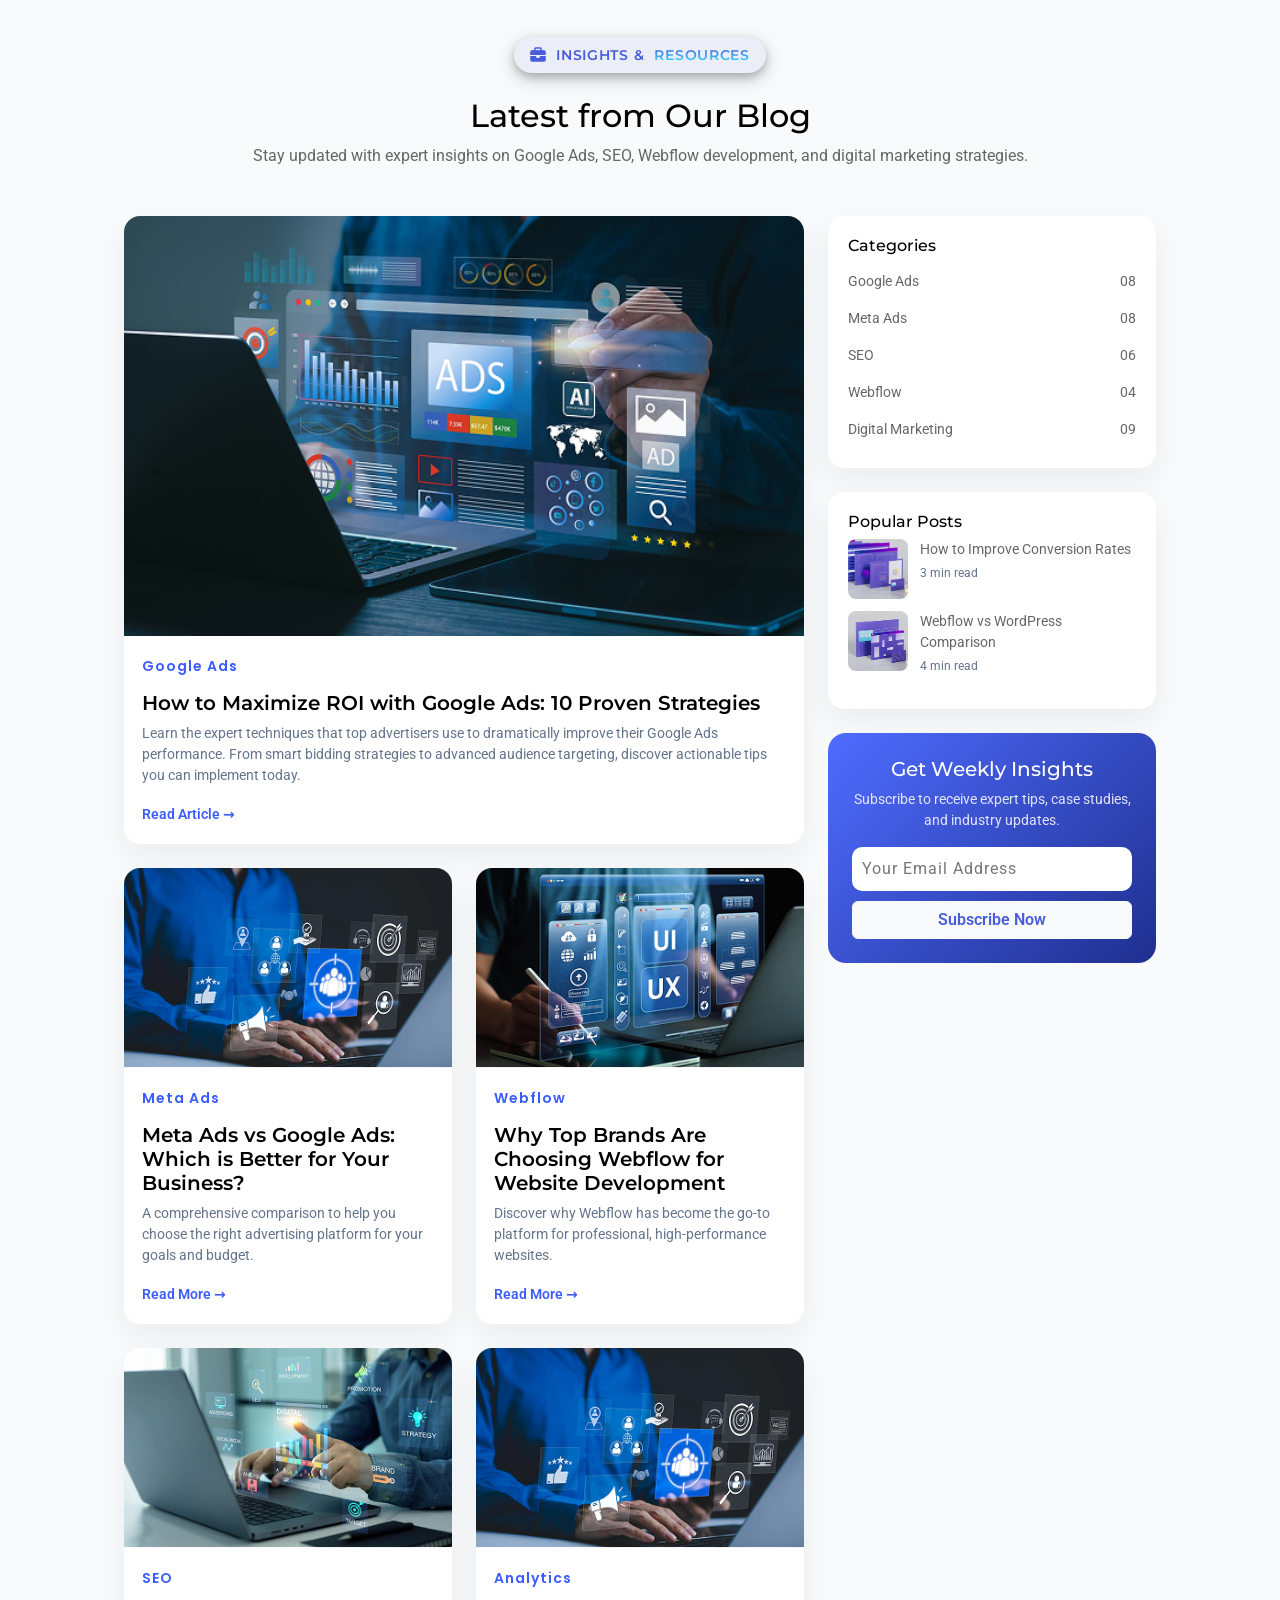
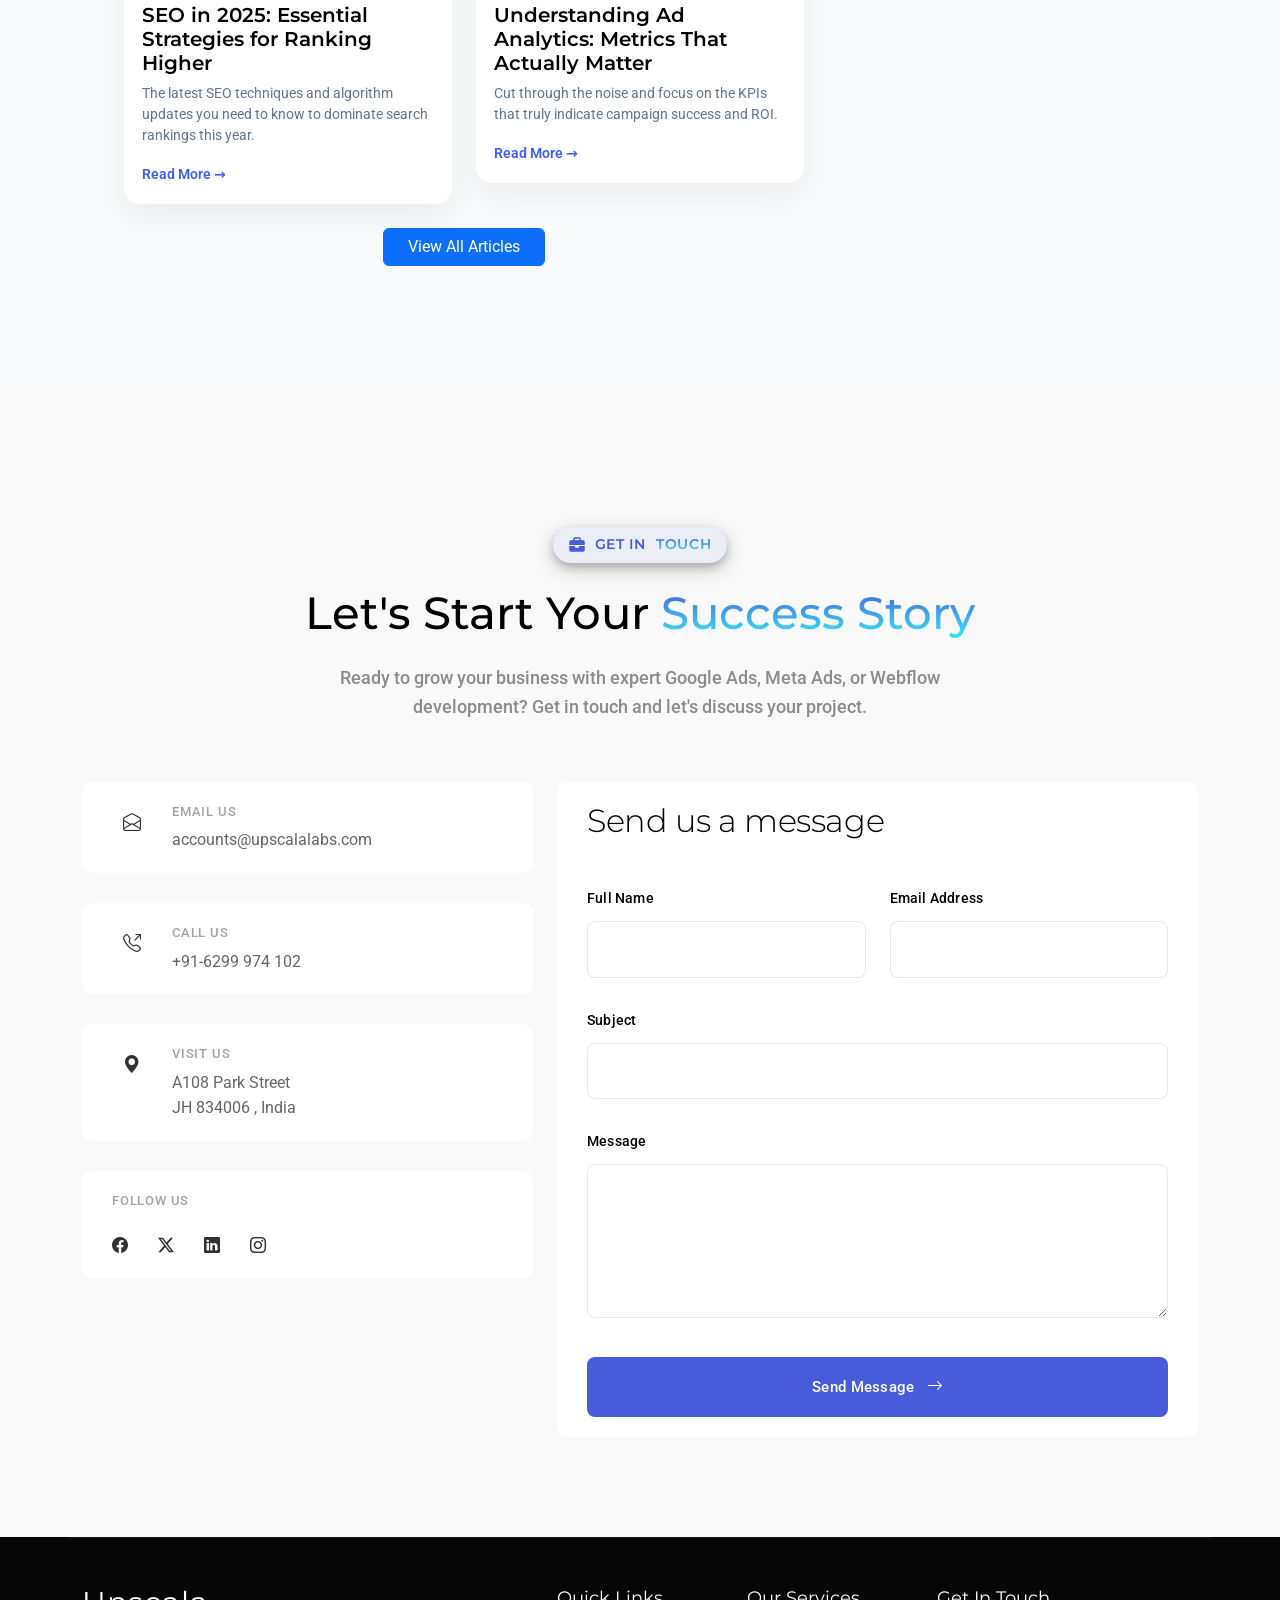
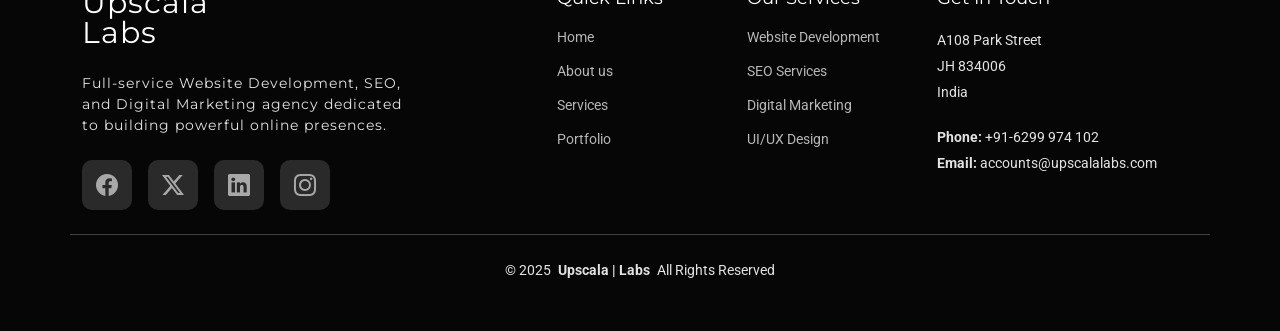
==== commit 3ae534e2: "pages update" ====
--- a/index.html
+++ b/index.html
@@ -39,10 +39,10 @@
 
       <nav id="navmenu" class="navmenu">
         <ul>
-          <li><a href="#" class="active">About Us</a></li>
-          <li><a href="#">Services</a></li>
-          <li><a href="#">Portfolio</a></li>
-          <li><a href="#">Blog</a></li>
+          <li><a href="about-us.html" class="active">About Us</a></li>
+          <li><a href="service-details.html">Services</a></li>
+          <li><a href="portfolio-details.html">Portfolio</a></li>
+          <li><a href="Blog-detail.html">Blog</a></li>
           <li><a class="btn-primary" href="#">Start Your Project</a></li>
         </ul>
         <i class="mobile-nav-toggle d-xl-none bi bi-list"></i>
@@ -1292,10 +1292,10 @@
         <div class="col-lg-2 col-6 footer-links">
           <h4>Quick Links</h4>
           <ul>
-            <li><a href="#">Home</a></li>
-            <li><a href="#">About us</a></li>
-            <li><a href="#">Services</a></li>
-            <li><a href="#">Portfolio</a></li>
+            <li><a href="index.html">Home</a></li>
+            <li><a href="about-us.html">About us</a></li>
+            <li><a href="service-details.html">Services</a></li>
+            <li><a href="404.html">Portfolio</a></li>
           </ul>
         </div>
 
--- a/assets/css/main.css
+++ b/assets/css/main.css
@@ -634,9 +634,10 @@
 # Global Page Titles & Breadcrumbs
 --------------------------------------------------------------*/
 .page-title {
-  text-align: center;
-  padding: 40px 0 20px 0;
-  border-top: 1px solid color-mix(in srgb, var(--default-color), transparent 90%);
+    text-align: center;
+    padding: 40px 0 20px 0;
+    border-top: 1px solid color-mix(in srgb, var(--default-color), transparent 90%);
+    margin-top: 80px;
 }
 
 .page-title .breadcrumbs {
@@ -765,21 +766,21 @@
 }
 
 .section-title .subtitle {
-  font-size: 0.875rem;
-  font-weight: 600;
-  color: #475cdb;
-  text-transform: uppercase;
-  letter-spacing: 0.045rem;
-  margin-bottom: 1.5rem;
-  position: relative;
-  align-items: center;
-  justify-content: center;
-  gap: 0.625rem;
-  box-shadow: 0 0.25rem 0.5rem 0 rgba(0, 0, 0, 0.2), 0 0.375rem 1.25rem 0 rgba(0, 0, 0, 0.19);
-  padding: 0.3rem 1rem;
-  border-radius: 50rem;
-  background: #ebeef7;
-  display: inline-flex;
+    font-size: 0.875rem;
+    font-weight: 600;
+    color: #475cdb;
+    text-transform: uppercase;
+    letter-spacing: 0.045rem;
+    margin-bottom: 1.5rem;
+    position: relative;
+    align-items: center;
+    justify-content: center;
+    gap: 0.625rem;
+    box-shadow: 0 0.25rem 0.5rem 0 rgba(0, 0, 0, 0.2), 0 0.375rem 1.25rem 0 rgba(0, 0, 0, 0.19);
+    padding: 0.6rem 1rem;
+    border-radius: 50rem;
+    background: #ebeef7;
+    display: inline-flex;
 }
 
 /* .section-title .subtitle::after {
@@ -794,11 +795,12 @@
 } */
 
 .section-title p {
-  font-size: 1.125rem;
-  line-height: 1.6;
-  color: color-mix(in srgb, var(--default-color), transparent 25%);
-  max-width: 700px;
-  margin: 0 auto;
+    font-size: 1.125rem;
+    line-height: 1.6;
+    color: color-mix(in srgb, var(--default-color), transparent 25%);
+    max-width: 700px;
+    margin: 0 auto;
+    font-weight: 500;
 }
 
 /*--------------------------------------------------------------
@@ -1472,6 +1474,206 @@
 }
 
 /*--------------------------------------------------------------
+# About Us Page Section
+--------------------------------------------------------------*/
+.about .about-img {
+  position: relative;
+  border-radius: 20px;
+  overflow: hidden;
+  box-shadow: 0 0 45px rgba(0, 0, 0, 0.08);
+}
+
+.about .about-img img {
+  border-radius: 20px;
+}
+
+.about .experience-badge {
+  position: absolute;
+  bottom: -30px;
+  left: 20px;
+  background-color: var(--surface-color);
+  padding: 20px;
+  border-radius: 10px;
+  box-shadow: 0 5px 25px rgba(0, 0, 0, 0.1);
+  text-align: center;
+  min-width: 160px;
+}
+
+.about .experience-badge h2 {
+  font-size: 3.5rem;
+  font-weight: 700;
+  margin: 0;
+  line-height: 1;
+  color: var(--accent-color);
+}
+
+.about .experience-badge p {
+  margin: 5px 0 0;
+  font-size: 0.9rem;
+  text-transform: uppercase;
+  font-weight: 500;
+  color: var(--heading-color);
+}
+
+.about .projects-badge {
+    position: absolute;
+    top: 40px;
+    right: 0;
+    background-color: #fff;
+    padding: 20px;
+    border-radius: 10px 0 0 10px;
+    text-align: center;
+    min-width: 160px;
+}
+
+.about .projects-badge h2 {
+    font-size: 2.5rem;
+    font-weight: 700;
+    margin: 0;
+    line-height: 1;
+    color: #000;
+}
+
+.about .projects-badge p {
+    margin: 5px 0 0;
+    font-size: 0.8rem;
+    text-transform: uppercase;
+    font-weight: 500;
+    color: #000;
+}
+
+.about .feature-item {
+  display: flex;
+  gap: 20px;
+  align-items: flex-start;
+}
+
+.about .feature-item .feature-icon {
+    flex-shrink: 0;
+    width: 60px;
+    height: 60px;
+    background: linear-gradient(170deg, rgba(71, 92, 219, 1) 0%, rgba(56, 233, 255, 1) 100%);
+    border-radius: 50%;
+    display: flex;
+    align-items: center;
+    justify-content: center;
+}
+
+.about .feature-item .feature-icon i {
+    font-size: 28px;
+    color: #fff;
+}
+
+.about .feature-item .feature-content h4 {
+  font-size: 1.25rem;
+  margin-bottom: 10px;
+}
+
+.about .feature-item .feature-content p {
+  margin-bottom: 0;
+  color: color-mix(in srgb, var(--default-color), transparent 25%);
+}
+
+.about .check-list {
+  list-style: none;
+  padding: 0;
+  margin: 30px 0;
+}
+
+.about .check-list li {
+  display: flex;
+  align-items: center;
+  gap: 10px;
+  margin-bottom: 15px;
+  color: color-mix(in srgb, var(--default-color), transparent 25%);
+}
+
+.about .check-list li i {
+    color: #475CDB;
+    font-size: 1.2rem;
+}
+
+.about .btn-primary {
+  background-color: #475CDB;
+  border: none;
+  padding: 15px 38px;
+  font-weight: 500;
+  font-size: 0.95rem;
+  text-transform: uppercase;
+  letter-spacing: 2px;
+  color: var(--contrast-color);
+  transition: all 0.3s ease;
+}
+
+.about .btn-primary:hover {
+  background-color: color-mix(in srgb, var(--accent-color), transparent 20%);
+  transform: translateY(-2px);
+}
+
+@media (max-width: 991.98px) {
+  .about .experience-badge {
+    bottom: -15px;
+    left: 50%;
+    transform: translateX(-50%);
+    padding: 15px;
+    min-width: 140px;
+  }
+
+  .about .experience-badge h2 {
+    font-size: 2.8rem;
+  }
+
+  .about .experience-badge p {
+    font-size: 0.8rem;
+  }
+
+  .about .projects-badge {
+    top: 15px;
+    right: 15px;
+    padding: 15px;
+    min-width: 140px;
+    border-radius: 10px;
+  }
+
+  .about .projects-badge h2 {
+    font-size: 2rem;
+  }
+
+  .about .projects-badge p {
+    font-size: 0.75rem;
+  }
+}
+
+@media (max-width: 575.98px) {
+  .about .experience-badge {
+    padding: 12px;
+    min-width: 120px;
+  }
+
+  .about .experience-badge h2 {
+    font-size: 2.2rem;
+  }
+
+  .about .experience-badge p {
+    font-size: 0.75rem;
+  }
+
+  .about .projects-badge {
+    padding: 12px;
+    min-width: 120px;
+  }
+
+  .about .projects-badge h2 {
+    font-size: 1.8rem;
+  }
+
+  .about .projects-badge p {
+    font-size: 0.7rem;
+  }
+}
+
+
+/*--------------------------------------------------------------
 # Services Section
 --------------------------------------------------------------*/
 .services {
@@ -1638,21 +1840,21 @@
 } */
 
 .subtitle {
-  font-size: 0.875rem;
-  font-weight: 600;
-  color: #475cdb;
-  text-transform: uppercase;
-  letter-spacing: 0.045rem;
-  margin-bottom: 1.5rem;
-  position: relative;
-  align-items: center;
-  justify-content: center;
-  gap: 0.625rem;
-  box-shadow: 0 0.25rem 0.5rem 0 rgba(0, 0, 0, 0.2), 0 0.375rem 1.25rem 0 rgba(0, 0, 0, 0.19);
-  padding: 0.3rem 1rem;
-  border-radius: 50rem;
-  background: #ebeef7;
-  display: inline-flex;
+    font-size: 0.875rem;
+    font-weight: 600;
+    color: #475cdb;
+    text-transform: uppercase;
+    letter-spacing: 0.045rem;
+    margin-bottom: 1.5rem;
+    position: relative;
+    align-items: center;
+    justify-content: center;
+    gap: 0.625rem;
+    box-shadow: 0 0.25rem 0.5rem 0 rgba(0, 0, 0, 0.2), 0 0.375rem 1.25rem 0 rgba(0, 0, 0, 0.19);
+    padding: 0.6rem 1rem;
+    border-radius: 50rem;
+    background: #ebeef7;
+    display: inline-flex;
 }
 
 .image-wrapper {
@@ -2249,6 +2451,1124 @@
   }
 }
 
+/*--------------------------------------------------------------
+# Blog Details Section
+--------------------------------------------------------------*/
+.blog-details .article-hero {
+  position: relative;
+  height: 70vh;
+  min-height: 600px;
+  margin: -60px -15px 4rem;
+  border-radius: 0 0 24px 24px;
+  overflow: hidden;
+}
+
+@media (max-width: 768px) {
+  .blog-details .article-hero {
+    height: 60vh;
+    min-height: 500px;
+    margin: -60px -15px 3rem;
+  }
+}
+
+.blog-details .article-hero .hero-background {
+  position: absolute;
+  top: 0;
+  left: 0;
+  width: 100%;
+  height: 100%;
+}
+
+.blog-details .article-hero .hero-background .hero-bg-image {
+  width: 100%;
+  height: 100%;
+  object-fit: cover;
+}
+
+.blog-details .article-hero .hero-background .hero-overlay {
+  position: absolute;
+  top: 0;
+  left: 0;
+  width: 100%;
+  height: 100%;
+  background: linear-gradient(135deg, rgba(0, 0, 0, 0.7) 0%, rgba(0, 0, 0, 0.4) 100%);
+}
+
+.blog-details .article-hero .hero-content {
+  position: relative;
+  z-index: 2;
+  display: flex;
+  flex-direction: column;
+  justify-content: center;
+  height: 100%;
+  max-width: 800px;
+  margin: 0 auto;
+  padding: 2rem;
+  color: white;
+  text-align: center;
+}
+
+.blog-details .article-hero .hero-content .category-badges {
+  margin-bottom: 1.5rem;
+}
+
+.blog-details .article-hero .hero-content .category-badges .badge {
+  display: inline-block;
+  padding: 0.5rem 1.2rem;
+  margin: 0 0.5rem;
+  background: rgba(255, 255, 255, 0.2);
+  backdrop-filter: blur(10px);
+  border: 1px solid rgba(255, 255, 255, 0.3);
+  border-radius: 25px;
+  font-size: 0.9rem;
+  font-weight: 500;
+}
+
+.blog-details .article-hero .hero-content h1 {
+  font-size: 3.5rem;
+  line-height: 1.2;
+  margin-bottom: 1.5rem;
+  color: white;
+}
+
+@media (max-width: 768px) {
+  .blog-details .article-hero .hero-content h1 {
+    font-size: 2.5rem;
+  }
+}
+
+.blog-details .article-hero .hero-content .hero-excerpt {
+  font-size: 1.2rem;
+  line-height: 1.6;
+  margin-bottom: 2rem;
+  color: rgba(255, 255, 255, 0.9);
+}
+
+.blog-details .article-hero .hero-content .author-meta {
+  display: flex;
+  align-items: center;
+  justify-content: center;
+  gap: 1.5rem;
+  flex-wrap: wrap;
+}
+
+.blog-details .article-hero .hero-content .author-meta .author-avatar {
+  width: 50px;
+  height: 50px;
+  border-radius: 50%;
+  border: 2px solid rgba(255, 255, 255, 0.3);
+}
+
+.blog-details .article-hero .hero-content .author-meta .author-details {
+  text-align: left;
+}
+
+.blog-details .article-hero .hero-content .author-meta .author-details h4 {
+  margin: 0;
+  color: white;
+  font-size: 1.1rem;
+}
+
+.blog-details .article-hero .hero-content .author-meta .author-details span {
+  color: rgba(255, 255, 255, 0.8);
+  font-size: 0.9rem;
+}
+
+.blog-details .article-hero .hero-content .author-meta .article-stats {
+  display: flex;
+  gap: 1rem;
+  font-size: 0.9rem;
+  color: rgba(255, 255, 255, 0.8);
+}
+
+.blog-details .article-hero .hero-content .author-meta .article-stats span {
+  display: flex;
+  align-items: center;
+  gap: 0.3rem;
+}
+
+@media (max-width: 768px) {
+  .blog-details .article-hero .hero-content .author-meta {
+    flex-direction: column;
+    text-align: center;
+  }
+
+  .blog-details .article-hero .hero-content .author-meta .author-details {
+    text-align: center;
+  }
+}
+
+.blog-details .article-body {
+  display: grid;
+  grid-template-columns: 280px 1fr;
+  gap: 3rem;
+  margin-bottom: 4rem;
+}
+
+@media (max-width: 992px) {
+  .blog-details .article-body {
+    grid-template-columns: 1fr;
+    gap: 2rem;
+  }
+}
+
+@media (max-width: 992px) {
+  .blog-details .article-body .sidebar-navigation {
+    order: 2;
+  }
+}
+
+.blog-details .article-body .sidebar-navigation .nav-sticky {
+  position: sticky;
+  top: 100px;
+  background: var(--surface-color);
+  border-radius: 16px;
+  padding: 2rem;
+  box-shadow: 0 8px 32px rgba(0, 0, 0, 0.08);
+}
+
+.blog-details .article-body .sidebar-navigation .nav-sticky h3 {
+  display: flex;
+  align-items: center;
+  gap: 0.5rem;
+  font-size: 1.1rem;
+  margin-bottom: 1.5rem;
+  color: var(--heading-color);
+}
+
+.blog-details .article-body .sidebar-navigation .nav-sticky h3 i {
+  color: var(--accent-color);
+}
+
+.blog-details .article-body .sidebar-navigation .nav-sticky .content-nav {
+  list-style: none;
+  padding: 0;
+  margin: 0 0 2rem;
+}
+
+.blog-details .article-body .sidebar-navigation .nav-sticky .content-nav li {
+  margin-bottom: 0.75rem;
+}
+
+.blog-details .article-body .sidebar-navigation .nav-sticky .content-nav li .nav-link {
+  display: block;
+  padding: 0.5rem 1rem;
+  color: color-mix(in srgb, var(--default-color), transparent 40%);
+  text-decoration: none;
+  border-radius: 8px;
+  font-size: 0.95rem;
+  transition: all 0.3s ease;
+  position: relative;
+}
+
+.blog-details .article-body .sidebar-navigation .nav-sticky .content-nav li .nav-link::before {
+  content: "";
+  position: absolute;
+  left: 0;
+  top: 50%;
+  width: 3px;
+  height: 0;
+  background: var(--accent-color);
+  border-radius: 2px;
+  transform: translateY(-50%);
+  transition: all 0.3s ease;
+}
+
+.blog-details .article-body .sidebar-navigation .nav-sticky .content-nav li .nav-link:hover,
+.blog-details .article-body .sidebar-navigation .nav-sticky .content-nav li .nav-link.active {
+  background: color-mix(in srgb, var(--accent-color), transparent 90%);
+  color: var(--accent-color);
+  padding-left: 1.5rem;
+}
+
+.blog-details .article-body .sidebar-navigation .nav-sticky .content-nav li .nav-link:hover::before,
+.blog-details .article-body .sidebar-navigation .nav-sticky .content-nav li .nav-link.active::before {
+  height: 20px;
+}
+
+.blog-details .article-body .sidebar-navigation .nav-sticky .reading-progress {
+  border-top: 1px solid color-mix(in srgb, var(--default-color), transparent 90%);
+  padding-top: 1.5rem;
+}
+
+.blog-details .article-body .sidebar-navigation .nav-sticky .reading-progress .progress-bar {
+  width: 100%;
+  height: 4px;
+  background: color-mix(in srgb, var(--default-color), transparent 90%);
+  border-radius: 2px;
+  overflow: hidden;
+  margin-bottom: 0.5rem;
+}
+
+.blog-details .article-body .sidebar-navigation .nav-sticky .reading-progress .progress-bar .progress-fill {
+  height: 100%;
+  background: var(--accent-color);
+  width: 25%;
+  transition: width 0.3s ease;
+}
+
+.blog-details .article-body .sidebar-navigation .nav-sticky .reading-progress .progress-text {
+  font-size: 0.8rem;
+  color: color-mix(in srgb, var(--default-color), transparent 40%);
+}
+
+@media (max-width: 992px) {
+  .blog-details .article-body .main-content {
+    order: 1;
+  }
+}
+
+.blog-details .article-body .main-content .content-block {
+  margin-bottom: 4rem;
+  padding-bottom: 2rem;
+}
+
+.blog-details .article-body .main-content .content-block:not(:last-child) {
+  border-bottom: 1px solid color-mix(in srgb, var(--default-color), transparent 95%);
+}
+
+.blog-details .article-body .main-content .content-block h2 {
+  display: flex;
+  align-items: center;
+  gap: 0.75rem;
+  font-size: 2rem;
+  margin-bottom: 2rem;
+  color: var(--heading-color);
+}
+
+.blog-details .article-body .main-content .content-block h2 i {
+  color: var(--accent-color);
+  font-size: 1.5rem;
+}
+
+.blog-details .article-body .main-content .content-block .intro-text .lead-paragraph {
+  font-size: 1.3rem;
+  line-height: 1.7;
+  color: var(--heading-color);
+  margin-bottom: 1.5rem;
+}
+
+.blog-details .article-body .main-content .content-block .intro-text p {
+  font-size: 1.1rem;
+  line-height: 1.8;
+  margin-bottom: 1.5rem;
+}
+
+.blog-details .article-body .main-content .content-block .featured-quote {
+  background: linear-gradient(135deg, var(--surface-color) 0%, color-mix(in srgb, var(--accent-color), transparent 95%) 100%);
+  border-radius: 16px;
+  padding: 3rem;
+  margin: 3rem 0;
+  position: relative;
+}
+
+.blog-details .article-body .main-content .content-block .featured-quote .quote-icon {
+  position: absolute;
+  top: 1rem;
+  right: 1rem;
+  width: 60px;
+  height: 60px;
+  background: var(--accent-color);
+  border-radius: 50%;
+  display: flex;
+  align-items: center;
+  justify-content: center;
+}
+
+.blog-details .article-body .main-content .content-block .featured-quote .quote-icon i {
+  font-size: 1.5rem;
+  color: var(--contrast-color);
+}
+
+.blog-details .article-body .main-content .content-block .featured-quote blockquote {
+  margin: 0;
+}
+
+.blog-details .article-body .main-content .content-block .featured-quote blockquote p {
+  font-size: 1.4rem;
+  font-style: italic;
+  line-height: 1.6;
+  color: var(--heading-color);
+  margin-bottom: 1rem;
+}
+
+.blog-details .article-body .main-content .content-block .featured-quote blockquote footer {
+  font-size: 1rem;
+  color: color-mix(in srgb, var(--default-color), transparent 30%);
+  font-style: normal;
+}
+
+.blog-details .article-body .main-content .content-block .content-with-media {
+  display: grid;
+  grid-template-columns: 1fr 1fr;
+  gap: 3rem;
+  align-items: start;
+  margin: 2rem 0;
+}
+
+@media (max-width: 768px) {
+  .blog-details .article-body .main-content .content-block .content-with-media {
+    grid-template-columns: 1fr;
+    gap: 2rem;
+  }
+}
+
+.blog-details .article-body .main-content .content-block .content-with-media .media-element .content-image {
+  width: 100%;
+  border-radius: 12px;
+  box-shadow: 0 8px 32px rgba(0, 0, 0, 0.1);
+}
+
+.blog-details .article-body .main-content .content-block .content-with-media .media-element .image-caption {
+  text-align: center;
+  font-size: 0.9rem;
+  color: color-mix(in srgb, var(--default-color), transparent 40%);
+  margin-top: 0.75rem;
+}
+
+.blog-details .article-body .main-content .content-block .content-with-media .stats-grid {
+  display: grid;
+  grid-template-columns: repeat(3, 1fr);
+  gap: 1.5rem;
+  margin-top: 2rem;
+}
+
+@media (max-width: 576px) {
+  .blog-details .article-body .main-content .content-block .content-with-media .stats-grid {
+    grid-template-columns: 1fr;
+  }
+}
+
+.blog-details .article-body .main-content .content-block .content-with-media .stats-grid .stat-item {
+  text-align: center;
+  padding: 1.5rem;
+  background: var(--surface-color);
+  border-radius: 12px;
+}
+
+.blog-details .article-body .main-content .content-block .content-with-media .stats-grid .stat-item .stat-number {
+  font-size: 2.5rem;
+  font-weight: bold;
+  color: var(--accent-color);
+  display: block;
+  margin-bottom: 0.5rem;
+}
+
+.blog-details .article-body .main-content .content-block .content-with-media .stats-grid .stat-item .stat-label {
+  font-size: 0.9rem;
+  color: color-mix(in srgb, var(--default-color), transparent 30%);
+}
+
+.blog-details .article-body .main-content .content-block .feature-cards {
+  display: grid;
+  grid-template-columns: repeat(3, 1fr);
+  gap: 2rem;
+  margin: 2rem 0;
+}
+
+@media (max-width: 768px) {
+  .blog-details .article-body .main-content .content-block .feature-cards {
+    grid-template-columns: 1fr;
+  }
+}
+
+.blog-details .article-body .main-content .content-block .feature-cards .feature-card {
+  background: var(--surface-color);
+  border-radius: 16px;
+  padding: 2rem;
+  text-align: center;
+  transition: transform 0.3s ease, box-shadow 0.3s ease;
+}
+
+.blog-details .article-body .main-content .content-block .feature-cards .feature-card:hover {
+  transform: translateY(-8px);
+  box-shadow: 0 16px 48px rgba(0, 0, 0, 0.1);
+}
+
+.blog-details .article-body .main-content .content-block .feature-cards .feature-card .card-icon {
+  width: 70px;
+  height: 70px;
+  background: color-mix(in srgb, var(--accent-color), transparent 90%);
+  border-radius: 50%;
+  display: flex;
+  align-items: center;
+  justify-content: center;
+  margin: 0 auto 1.5rem;
+}
+
+.blog-details .article-body .main-content .content-block .feature-cards .feature-card .card-icon i {
+  font-size: 1.8rem;
+  color: var(--accent-color);
+}
+
+.blog-details .article-body .main-content .content-block .feature-cards .feature-card h3 {
+  color: var(--heading-color);
+  margin-bottom: 1rem;
+  font-size: 1.3rem;
+}
+
+.blog-details .article-body .main-content .content-block .feature-cards .feature-card p {
+  margin: 0;
+  color: color-mix(in srgb, var(--default-color), transparent 20%);
+  line-height: 1.6;
+}
+
+.blog-details .article-body .main-content .content-block .split-content {
+  display: grid;
+  grid-template-columns: 1fr 1fr;
+  gap: 3rem;
+  margin: 2rem 0;
+}
+
+@media (max-width: 768px) {
+  .blog-details .article-body .main-content .content-block .split-content {
+    grid-template-columns: 1fr;
+    gap: 2rem;
+  }
+}
+
+.blog-details .article-body .main-content .content-block .split-content .monitoring-benefits {
+  margin-top: 2rem;
+}
+
+.blog-details .article-body .main-content .content-block .split-content .monitoring-benefits .benefit-item {
+  display: flex;
+  align-items: center;
+  gap: 1rem;
+  margin-bottom: 1rem;
+}
+
+.blog-details .article-body .main-content .content-block .split-content .monitoring-benefits .benefit-item i {
+  color: var(--accent-color);
+  font-size: 1.2rem;
+}
+
+.blog-details .article-body .main-content .content-block .split-content .monitoring-benefits .benefit-item span {
+  color: color-mix(in srgb, var(--default-color), transparent 15%);
+}
+
+.blog-details .article-body .main-content .content-block .split-content .monitoring-dashboard {
+  background: var(--surface-color);
+  border-radius: 16px;
+  padding: 2rem;
+  box-shadow: 0 8px 32px rgba(0, 0, 0, 0.08);
+}
+
+.blog-details .article-body .main-content .content-block .split-content .monitoring-dashboard .dashboard-header {
+  display: flex;
+  justify-content: space-between;
+  align-items: center;
+  margin-bottom: 2rem;
+  padding-bottom: 1rem;
+  border-bottom: 1px solid color-mix(in srgb, var(--default-color), transparent 90%);
+}
+
+.blog-details .article-body .main-content .content-block .split-content .monitoring-dashboard .dashboard-header h4 {
+  margin: 0;
+  color: var(--heading-color);
+}
+
+.blog-details .article-body .main-content .content-block .split-content .monitoring-dashboard .dashboard-header .status-indicator {
+  padding: 0.25rem 0.75rem;
+  border-radius: 12px;
+  font-size: 0.8rem;
+  font-weight: 500;
+}
+
+.blog-details .article-body .main-content .content-block .split-content .monitoring-dashboard .dashboard-header .status-indicator.online {
+  background: color-mix(in srgb, #22c55e, transparent 90%);
+  color: #22c55e;
+}
+
+.blog-details .article-body .main-content .content-block .split-content .monitoring-dashboard .vital-signs {
+  display: grid;
+  grid-template-columns: 1fr 1fr;
+  gap: 1rem;
+}
+
+.blog-details .article-body .main-content .content-block .split-content .monitoring-dashboard .vital-signs .vital-item {
+  padding: 1rem;
+  background: color-mix(in srgb, var(--accent-color), transparent 95%);
+  border-radius: 8px;
+  display: flex;
+  justify-content: space-between;
+  align-items: center;
+}
+
+.blog-details .article-body .main-content .content-block .split-content .monitoring-dashboard .vital-signs .vital-item .vital-label {
+  font-size: 0.9rem;
+  color: color-mix(in srgb, var(--default-color), transparent 30%);
+}
+
+.blog-details .article-body .main-content .content-block .split-content .monitoring-dashboard .vital-signs .vital-item .vital-value {
+  font-weight: 600;
+  color: var(--heading-color);
+}
+
+.blog-details .article-body .main-content .content-block .challenges-grid {
+  display: grid;
+  grid-template-columns: repeat(2, 1fr);
+  gap: 2rem;
+  margin: 2rem 0;
+}
+
+@media (max-width: 768px) {
+  .blog-details .article-body .main-content .content-block .challenges-grid {
+    grid-template-columns: 1fr;
+  }
+}
+
+.blog-details .article-body .main-content .content-block .challenges-grid .challenge-card {
+  background: var(--surface-color);
+  border-radius: 16px;
+  padding: 2rem;
+  border-left: 4px solid var(--accent-color);
+}
+
+.blog-details .article-body .main-content .content-block .challenges-grid .challenge-card .challenge-header {
+  display: flex;
+  align-items: center;
+  gap: 1rem;
+  margin-bottom: 1rem;
+}
+
+.blog-details .article-body .main-content .content-block .challenges-grid .challenge-card .challenge-header i {
+  font-size: 1.5rem;
+  color: var(--accent-color);
+}
+
+.blog-details .article-body .main-content .content-block .challenges-grid .challenge-card .challenge-header h3 {
+  margin: 0;
+  color: var(--heading-color);
+  font-size: 1.2rem;
+}
+
+.blog-details .article-body .main-content .content-block .challenges-grid .challenge-card p {
+  margin: 0;
+  color: color-mix(in srgb, var(--default-color), transparent 20%);
+  line-height: 1.6;
+}
+
+.blog-details .article-body .main-content .content-block .future-outlook {
+  margin: 3rem 0;
+}
+
+.blog-details .article-body .main-content .content-block .future-outlook .outlook-item {
+  display: flex;
+  align-items: center;
+  gap: 2rem;
+  margin-bottom: 2rem;
+  padding: 2rem;
+  background: var(--surface-color);
+  border-radius: 16px;
+}
+
+.blog-details .article-body .main-content .content-block .future-outlook .outlook-item .outlook-number {
+  font-size: 2rem;
+  font-weight: bold;
+  color: var(--accent-color);
+  min-width: 80px;
+}
+
+.blog-details .article-body .main-content .content-block .future-outlook .outlook-item .outlook-content h4 {
+  margin: 0 0 0.5rem;
+  color: var(--heading-color);
+}
+
+.blog-details .article-body .main-content .content-block .future-outlook .outlook-item .outlook-content p {
+  margin: 0;
+  color: color-mix(in srgb, var(--default-color), transparent 20%);
+}
+
+.blog-details .article-actions {
+  background: var(--surface-color);
+  border-radius: 20px;
+  padding: 3rem;
+  margin-top: 4rem;
+}
+
+.blog-details .article-actions .engagement-section {
+  display: grid;
+  grid-template-columns: 1fr 1fr;
+  gap: 3rem;
+  margin-bottom: 3rem;
+}
+
+@media (max-width: 768px) {
+  .blog-details .article-actions .engagement-section {
+    grid-template-columns: 1fr;
+    gap: 2rem;
+  }
+}
+
+.blog-details .article-actions .engagement-section h3 {
+  color: var(--heading-color);
+  margin-bottom: 1.5rem;
+  font-size: 1.3rem;
+}
+
+.blog-details .article-actions .engagement-section .share-options {
+  display: flex;
+  gap: 1rem;
+  flex-wrap: wrap;
+}
+
+.blog-details .article-actions .engagement-section .share-options .share-btn {
+  display: flex;
+  align-items: center;
+  gap: 0.5rem;
+  padding: 0.75rem 1.5rem;
+  background: color-mix(in srgb, var(--accent-color), transparent 90%);
+  color: var(--accent-color);
+  border-radius: 30px;
+  text-decoration: none;
+  font-size: 0.9rem;
+  transition: all 0.3s ease;
+}
+
+.blog-details .article-actions .engagement-section .share-options .share-btn:hover {
+  background: var(--accent-color);
+  color: var(--contrast-color);
+  transform: translateY(-2px);
+}
+
+.blog-details .article-actions .engagement-section .share-options .share-btn.twitter:hover {
+  background: #1DA1F2;
+}
+
+.blog-details .article-actions .engagement-section .share-options .share-btn.facebook:hover {
+  background: #4267B2;
+}
+
+.blog-details .article-actions .engagement-section .share-options .share-btn.linkedin:hover {
+  background: #0077B5;
+}
+
+.blog-details .article-actions .engagement-section .share-options .share-btn.email:hover {
+  background: #34495e;
+}
+
+.blog-details .article-actions .engagement-section .reaction-buttons {
+  display: flex;
+  gap: 1rem;
+  flex-wrap: wrap;
+}
+
+.blog-details .article-actions .engagement-section .reaction-buttons .reaction-btn {
+  display: flex;
+  align-items: center;
+  gap: 0.5rem;
+  padding: 0.75rem 1rem;
+  background: color-mix(in srgb, var(--default-color), transparent 95%);
+  border: none;
+  border-radius: 30px;
+  color: color-mix(in srgb, var(--default-color), transparent 30%);
+  cursor: pointer;
+  transition: all 0.3s ease;
+}
+
+.blog-details .article-actions .engagement-section .reaction-buttons .reaction-btn .count {
+  background: color-mix(in srgb, var(--accent-color), transparent 90%);
+  color: var(--accent-color);
+  padding: 0.2rem 0.5rem;
+  border-radius: 12px;
+  font-size: 0.8rem;
+  font-weight: 600;
+}
+
+.blog-details .article-actions .engagement-section .reaction-buttons .reaction-btn:hover {
+  background: color-mix(in srgb, var(--accent-color), transparent 90%);
+  color: var(--accent-color);
+}
+
+.blog-details .article-actions .topic-tags {
+  border-top: 1px solid color-mix(in srgb, var(--default-color), transparent 90%);
+  padding-top: 2rem;
+}
+
+.blog-details .article-actions .topic-tags h3 {
+  color: var(--heading-color);
+  margin-bottom: 1.5rem;
+  font-size: 1.3rem;
+}
+
+.blog-details .article-actions .topic-tags .tag-cloud {
+  display: flex;
+  flex-wrap: wrap;
+  gap: 0.75rem;
+}
+
+.blog-details .article-actions .topic-tags .tag-cloud .topic-tag {
+  padding: 0.5rem 1.2rem;
+  background: color-mix(in srgb, var(--accent-color), transparent 90%);
+  color: var(--accent-color);
+  border-radius: 25px;
+  text-decoration: none;
+  font-size: 0.9rem;
+  transition: all 0.3s ease;
+}
+
+.blog-details .article-actions .topic-tags .tag-cloud .topic-tag:hover {
+  background: var(--accent-color);
+  color: var(--contrast-color);
+  transform: translateY(-2px);
+}
+
+
+/*--------------------------------------------------------------
+# Blog Comment Form Section
+--------------------------------------------------------------*/
+.blog-comment-form {
+  max-width: 900px;
+  margin: 0 auto 0 auto;
+  padding-top: 30px;
+}
+
+.blog-comment-form form {
+  padding: 30px;
+  background-color: var(--surface-color);
+  border-radius: 15px;
+  box-shadow: 0 4px 16px rgba(0, 0, 0, 0.1);
+}
+
+.blog-comment-form .section-header {
+  text-align: center;
+  margin-bottom: 30px;
+}
+
+.blog-comment-form .section-header h3 {
+  font-size: 28px;
+  margin-bottom: 15px;
+  position: relative;
+  padding-bottom: 15px;
+}
+
+.blog-comment-form .section-header h3:after {
+  content: "";
+  position: absolute;
+  display: block;
+  width: 50px;
+  height: 3px;
+  background: var(--accent-color);
+  bottom: 0;
+  left: 50%;
+  transform: translateX(-50%);
+}
+
+.blog-comment-form .section-header p {
+  color: color-mix(in srgb, var(--default-color), transparent 30%);
+  font-size: 15px;
+  margin: 0;
+}
+
+.blog-comment-form .form-group {
+  margin-bottom: 20px;
+}
+
+.blog-comment-form .form-group label {
+  display: block;
+  margin-bottom: 8px;
+  font-weight: 500;
+  color: var(--heading-color);
+  font-size: 14px;
+}
+
+.blog-comment-form .form-group .form-control {
+  height: 48px;
+  padding: 10px 15px;
+  color: var(--default-color);
+  background-color: var(--surface-color);
+  border-radius: 8px;
+  border: 1px solid color-mix(in srgb, var(--default-color), transparent 80%);
+  font-size: 14px;
+  transition: all 0.3s ease-in-out;
+}
+
+.blog-comment-form .form-group .form-control:focus {
+  border-color: var(--accent-color);
+  box-shadow: 0 0 0 3px color-mix(in srgb, var(--accent-color), transparent 85%);
+}
+
+.blog-comment-form .form-group .form-control::placeholder {
+  color: color-mix(in srgb, var(--default-color), transparent 70%);
+}
+
+.blog-comment-form .form-group .form-control:hover:not(:focus) {
+  border-color: color-mix(in srgb, var(--default-color), transparent 60%);
+}
+
+.blog-comment-form .form-group textarea.form-control {
+  height: auto;
+  min-height: 120px;
+  resize: vertical;
+}
+
+.blog-comment-form .btn-submit {
+  padding: 12px 32px;
+  border-radius: 50px;
+  background: var(--accent-color);
+  color: var(--contrast-color);
+  border: none;
+  font-size: 16px;
+  font-weight: 500;
+  transition: 0.3s;
+  position: relative;
+  overflow: hidden;
+}
+
+.blog-comment-form .btn-submit:hover {
+  background: color-mix(in srgb, var(--accent-color), transparent 15%);
+  transform: translateY(-2px);
+  box-shadow: 0 5px 15px color-mix(in srgb, var(--accent-color), transparent 70%);
+}
+
+.blog-comment-form .btn-submit:active {
+  transform: translateY(0);
+  box-shadow: none;
+}
+
+@media (max-width: 768px) {
+  .blog-comment-form {
+    padding: 20px;
+  }
+
+  .blog-comment-form .section-header h3 {
+    font-size: 24px;
+  }
+
+  .blog-comment-form .btn-submit {
+    width: 100%;
+    padding: 12px 20px;
+  }
+}
+
+/*--------------------------------------------------------------
+# Author Profile Section
+--------------------------------------------------------------*/
+.author-profile .author-card {
+  background-color: var(--surface-color);
+  border-radius: 15px;
+  padding: 2rem;
+  box-shadow: 0 5px 20px rgba(0, 0, 0, 0.05);
+  height: 100%;
+}
+
+.author-profile .author-card .author-image {
+  text-align: center;
+  margin-bottom: 1.5rem;
+}
+
+.author-profile .author-card .author-image img {
+  width: 180px;
+  height: 180px;
+  border-radius: 50%;
+  object-fit: cover;
+}
+
+.author-profile .author-card .author-info {
+  text-align: center;
+}
+
+.author-profile .author-card .author-info h2 {
+  font-size: 1.5rem;
+  margin-bottom: 0.5rem;
+}
+
+.author-profile .author-card .author-info .designation {
+  color: color-mix(in srgb, var(--default-color), transparent 40%);
+  font-size: 0.95rem;
+  margin-bottom: 1rem;
+}
+
+.author-profile .author-card .author-info .author-bio {
+  font-size: 0.95rem;
+  line-height: 1.6;
+  margin-bottom: 1.5rem;
+}
+
+.author-profile .author-card .author-stats {
+  border-top: 1px solid color-mix(in srgb, var(--default-color), transparent 90%);
+  border-bottom: 1px solid color-mix(in srgb, var(--default-color), transparent 90%);
+  padding: 1rem 0;
+}
+
+.author-profile .author-card .author-stats .stat-item h4 {
+  font-size: 1.75rem;
+  margin-bottom: 0.25rem;
+  color: var(--accent-color);
+}
+
+.author-profile .author-card .author-stats .stat-item p {
+  font-size: 0.85rem;
+  margin: 0;
+  color: color-mix(in srgb, var(--default-color), transparent 40%);
+}
+
+.author-profile .author-card .social-links {
+  margin-top: 1.5rem;
+}
+
+.author-profile .author-card .social-links a {
+  display: inline-flex;
+  align-items: center;
+  justify-content: center;
+  width: 36px;
+  height: 36px;
+  background-color: color-mix(in srgb, var(--accent-color), transparent 90%);
+  color: var(--accent-color);
+  border-radius: 50%;
+  margin: 0 0.5rem;
+  transition: all 0.3s ease;
+}
+
+.author-profile .author-card .social-links a:hover {
+  background-color: var(--accent-color);
+  color: var(--contrast-color);
+  transform: translateY(-3px);
+}
+
+.author-profile .author-card .social-links a i {
+  font-size: 1rem;
+}
+
+.author-profile .author-content {
+  background-color: var(--surface-color);
+  border-radius: 15px;
+  padding: 2rem;
+  box-shadow: 0 5px 20px rgba(0, 0, 0, 0.05);
+  height: 100%;
+}
+
+.author-profile .author-content .content-header {
+  margin-bottom: 1.5rem;
+}
+
+.author-profile .author-content .content-header h3 {
+  font-size: 1.75rem;
+  margin-bottom: 0;
+}
+
+.author-profile .author-content .content-body p {
+  font-size: 1rem;
+  line-height: 1.7;
+  margin-bottom: 2rem;
+}
+
+.author-profile .author-content .content-body .expertise-areas h4 {
+  font-size: 1.25rem;
+  margin-bottom: 1rem;
+}
+
+.author-profile .author-content .content-body .expertise-areas .tags {
+  display: flex;
+  flex-wrap: wrap;
+  gap: 0.75rem;
+}
+
+.author-profile .author-content .content-body .expertise-areas .tags span {
+  background-color: color-mix(in srgb, var(--accent-color), transparent 90%);
+  color: var(--accent-color);
+  padding: 0.5rem 1rem;
+  border-radius: 25px;
+  font-size: 0.9rem;
+  transition: all 0.3s ease;
+}
+
+.author-profile .author-content .content-body .expertise-areas .tags span:hover {
+  background-color: var(--accent-color);
+  color: var(--contrast-color);
+}
+
+.author-profile .author-content .content-body .featured-articles h4 {
+  font-size: 1.25rem;
+  margin-bottom: 1.5rem;
+}
+
+.author-profile .author-content .content-body .featured-articles .article-card {
+  background-color: var(--background-color);
+  border-radius: 10px;
+  overflow: hidden;
+  transition: transform 0.3s ease;
+}
+
+.author-profile .author-content .content-body .featured-articles .article-card:hover {
+  transform: translateY(-5px);
+}
+
+.author-profile .author-content .content-body .featured-articles .article-card .article-img {
+  height: 200px;
+  overflow: hidden;
+}
+
+.author-profile .author-content .content-body .featured-articles .article-card .article-img img {
+  width: 100%;
+  height: 100%;
+  object-fit: cover;
+  transition: transform 0.3s ease;
+}
+
+.author-profile .author-content .content-body .featured-articles .article-card .article-img:hover img {
+  transform: scale(1.1);
+}
+
+.author-profile .author-content .content-body .featured-articles .article-card .article-details {
+  padding: 1.25rem;
+}
+
+.author-profile .author-content .content-body .featured-articles .article-card .article-details .post-category {
+  display: inline-block;
+  background-color: color-mix(in srgb, var(--accent-color), transparent 90%);
+  color: var(--accent-color);
+  padding: 0.25rem 0.75rem;
+  border-radius: 15px;
+  font-size: 0.85rem;
+  margin-bottom: 0.75rem;
+}
+
+.author-profile .author-content .content-body .featured-articles .article-card .article-details h5 {
+  font-size: 1.1rem;
+  margin-bottom: 0.75rem;
+  line-height: 1.4;
+}
+
+.author-profile .author-content .content-body .featured-articles .article-card .article-details h5 a {
+  color: var(--heading-color);
+  text-decoration: none;
+  transition: color 0.3s ease;
+}
+
+.author-profile .author-content .content-body .featured-articles .article-card .article-details h5 a:hover {
+  color: var(--accent-color);
+}
+
+.author-profile .author-content .content-body .featured-articles .article-card .article-details .post-meta {
+  font-size: 0.85rem;
+  color: color-mix(in srgb, var(--default-color), transparent 40%);
+}
+
+.author-profile .author-content .content-body .featured-articles .article-card .article-details .post-meta span {
+  display: inline-flex;
+  align-items: center;
+  margin-right: 1rem;
+}
+
+.author-profile .author-content .content-body .featured-articles .article-card .article-details .post-meta span i {
+  margin-right: 0.35rem;
+  font-size: 1rem;
+}
+
+@media (max-width: 991.98px) {
+  .author-profile .author-card {
+    margin-bottom: 2rem;
+  }
+}
+
+@media (max-width: 767.98px) {
+  .author-profile .featured-articles .article-card {
+    margin-bottom: 1.5rem;
+  }
+}
+
 
 /*--------------------------------------------------------------
 # Contact Section
@@ -3072,19 +4392,19 @@
 }
 
 .service-details .service-content .service-features .feature-item .feature-icon {
-  flex-shrink: 0;
-  width: 48px;
-  height: 48px;
-  background-color: color-mix(in srgb, var(--accent-color), transparent 90%);
-  border-radius: 8px;
-  display: flex;
-  align-items: center;
-  justify-content: center;
+    flex-shrink: 0;
+    width: 48px;
+    height: 48px;
+    background: linear-gradient(170deg, rgba(71, 92, 219, 1) 0%, rgba(56, 233, 255, 1) 100%);
+    border-radius: 8px;
+    display: flex;
+    align-items: center;
+    justify-content: center;
 }
 
 .service-details .service-content .service-features .feature-item .feature-icon i {
-  font-size: 20px;
-  color: var(--accent-color);
+    font-size: 20px;
+    color: #FFF;
 }
 
 .service-details .service-content .service-features .feature-item .feature-content h4 {
@@ -3124,17 +4444,17 @@
 }
 
 .service-details .service-content .service-process .process-timeline .process-step .step-number {
-  flex-shrink: 0;
-  width: 48px;
-  height: 48px;
-  border-radius: 50%;
-  background-color: var(--accent-color);
-  color: var(--contrast-color);
-  display: flex;
-  align-items: center;
-  justify-content: center;
-  font-weight: 500;
-  font-size: 1rem;
+    flex-shrink: 0;
+    width: 48px;
+    height: 48px;
+    border-radius: 50%;
+    background: linear-gradient(170deg, rgba(71, 92, 219, 1) 0%, rgba(56, 233, 255, 1) 100%);
+    color: var(--contrast-color);
+    display: flex;
+    align-items: center;
+    justify-content: center;
+    font-weight: 500;
+    font-size: 1rem;
 }
 
 .service-details .service-content .service-process .process-timeline .process-step .step-content {
@@ -3220,8 +4540,8 @@
 }
 
 .service-details .service-sidebar .cta-widget {
-  background: linear-gradient(135deg, var(--accent-color), color-mix(in srgb, var(--accent-color), transparent 20%));
-  color: var(--contrast-color);
+    background: linear-gradient(135deg, #4f6cff, #1f2f8f);
+    color: var(--contrast-color);
 }
 
 .service-details .service-sidebar .cta-widget .cta-content {
